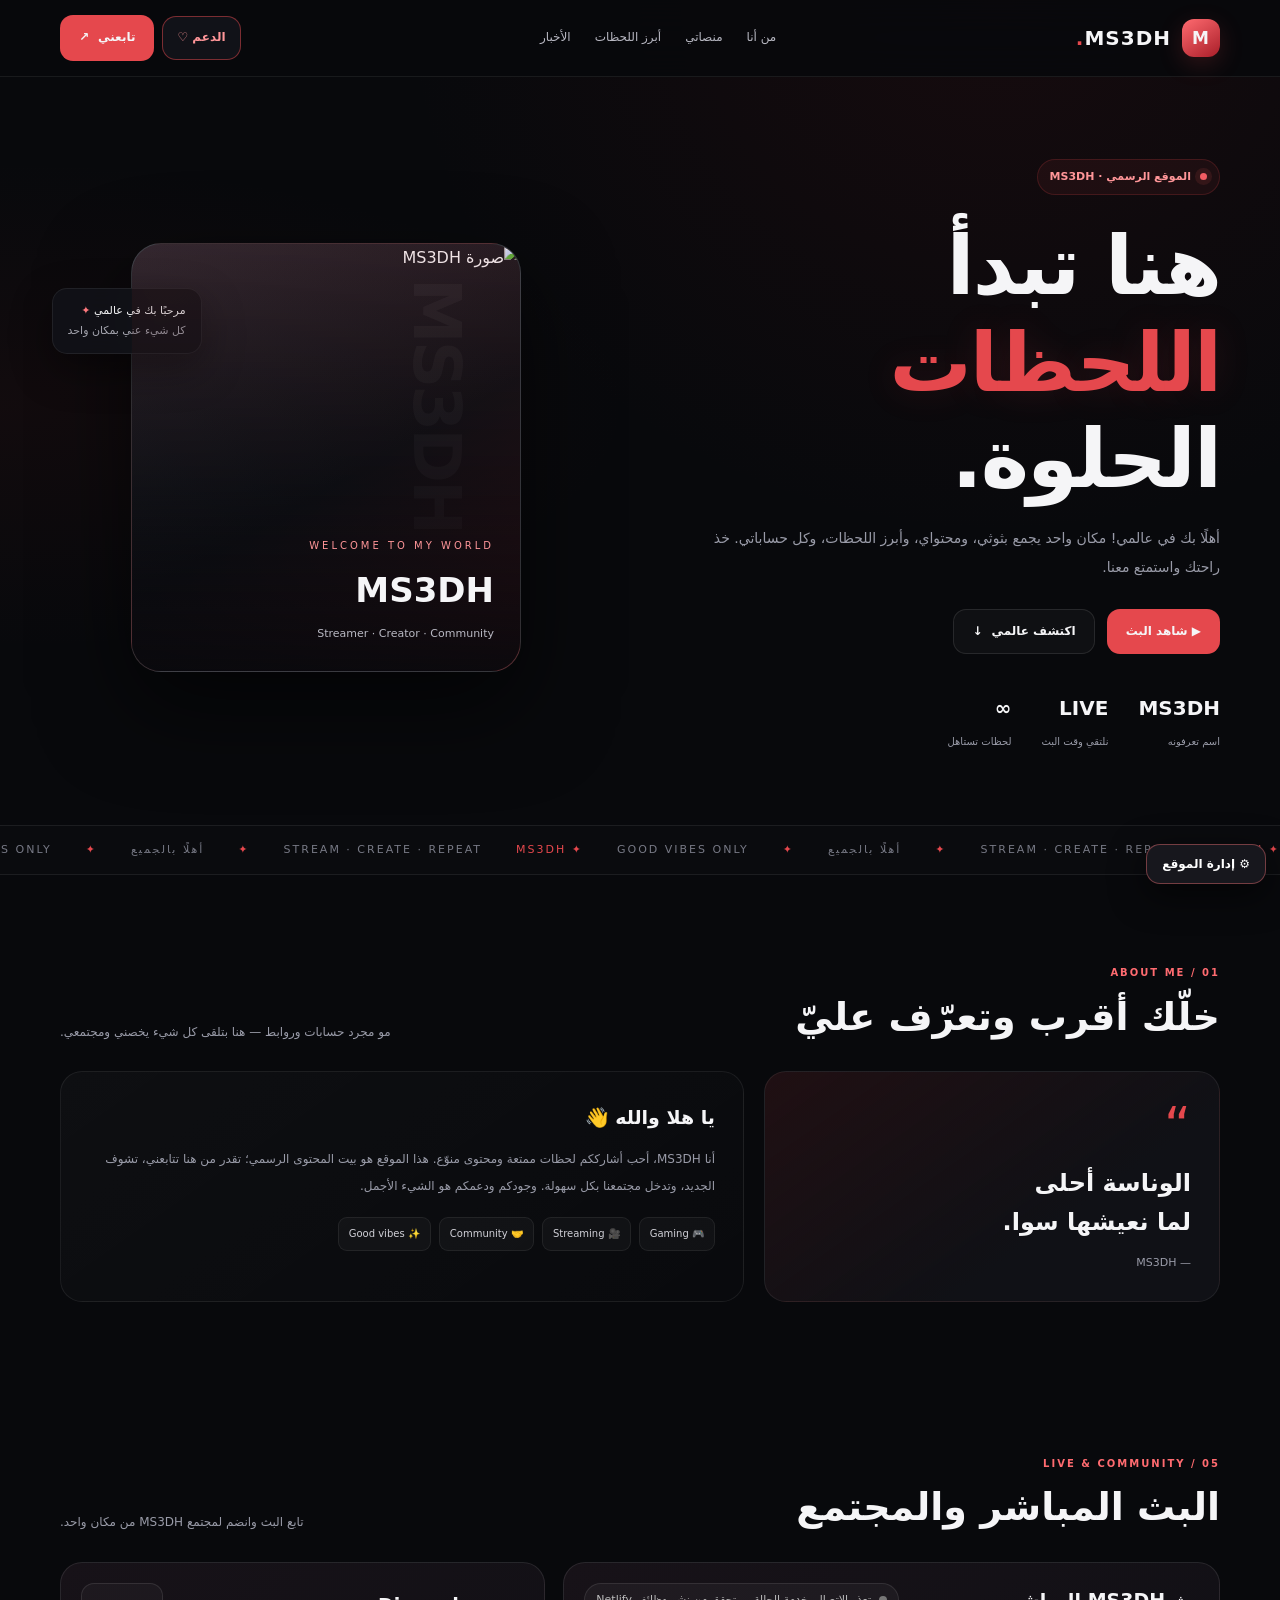
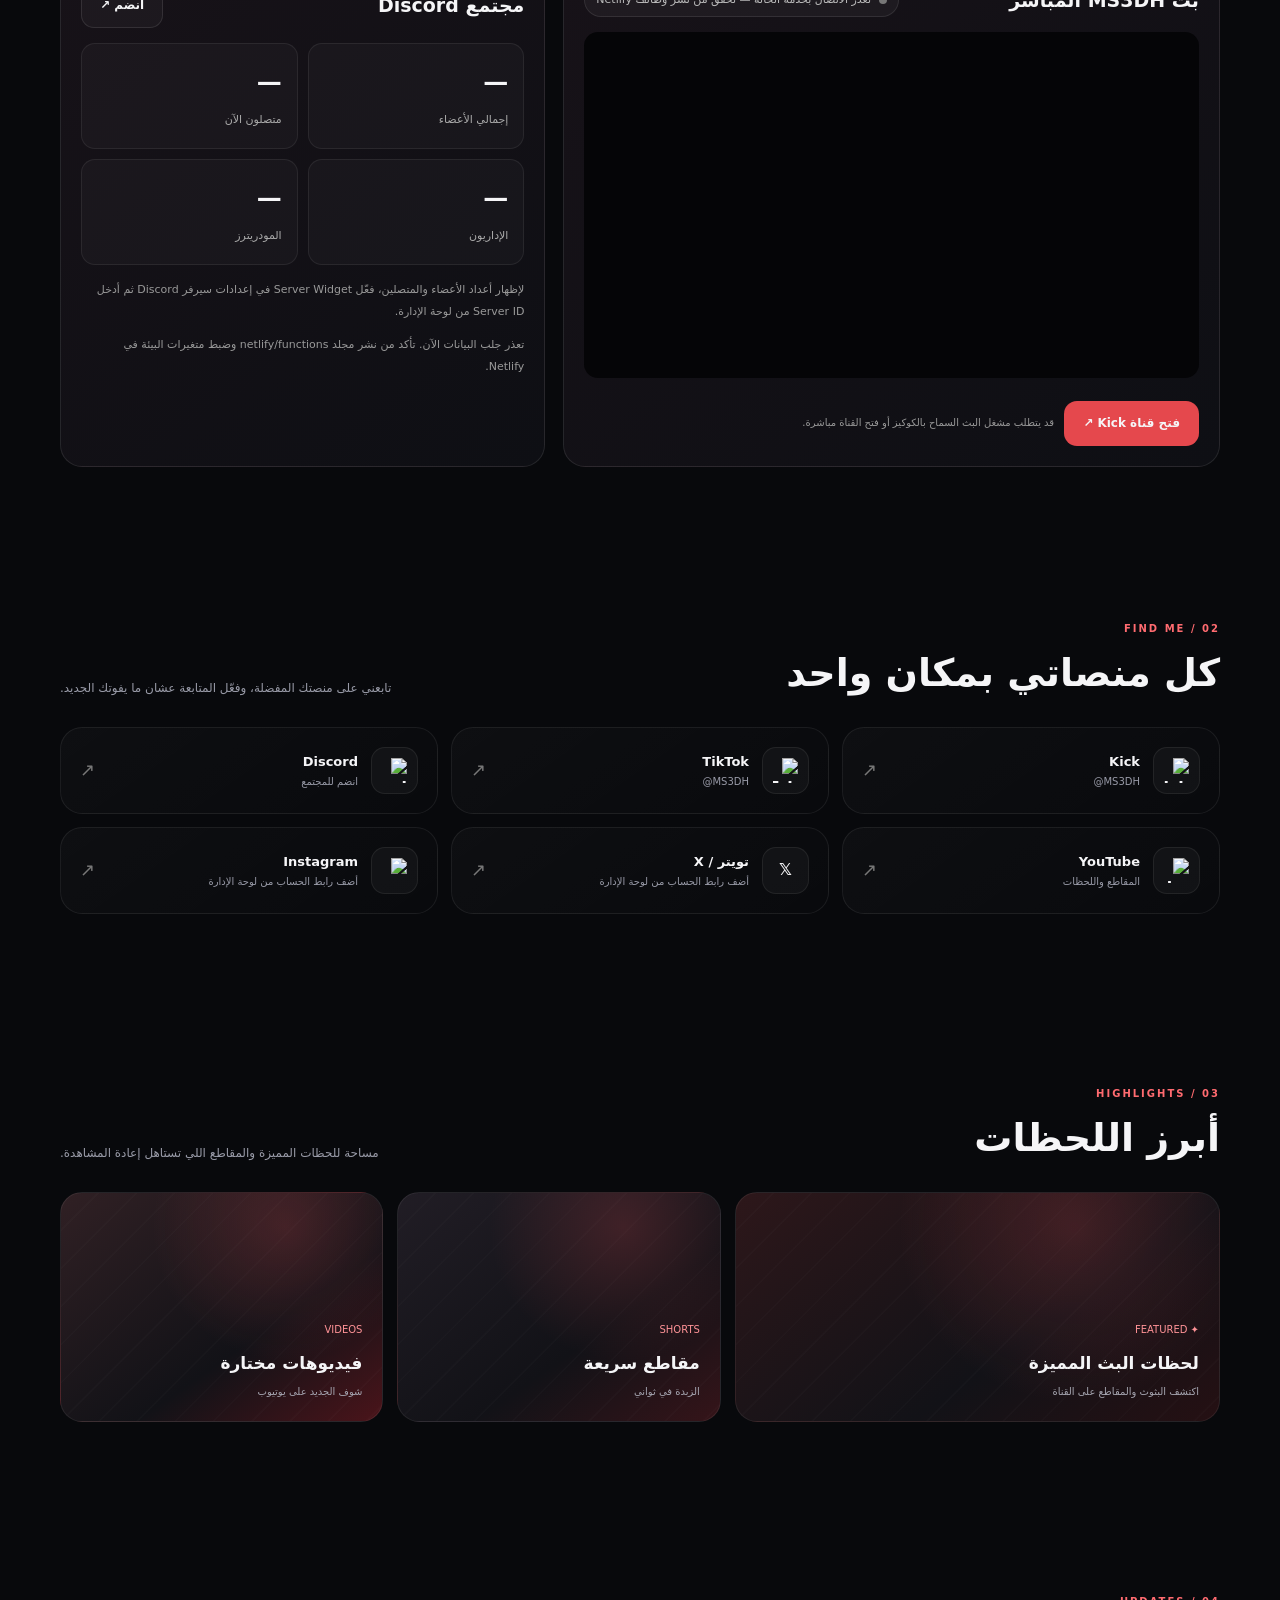
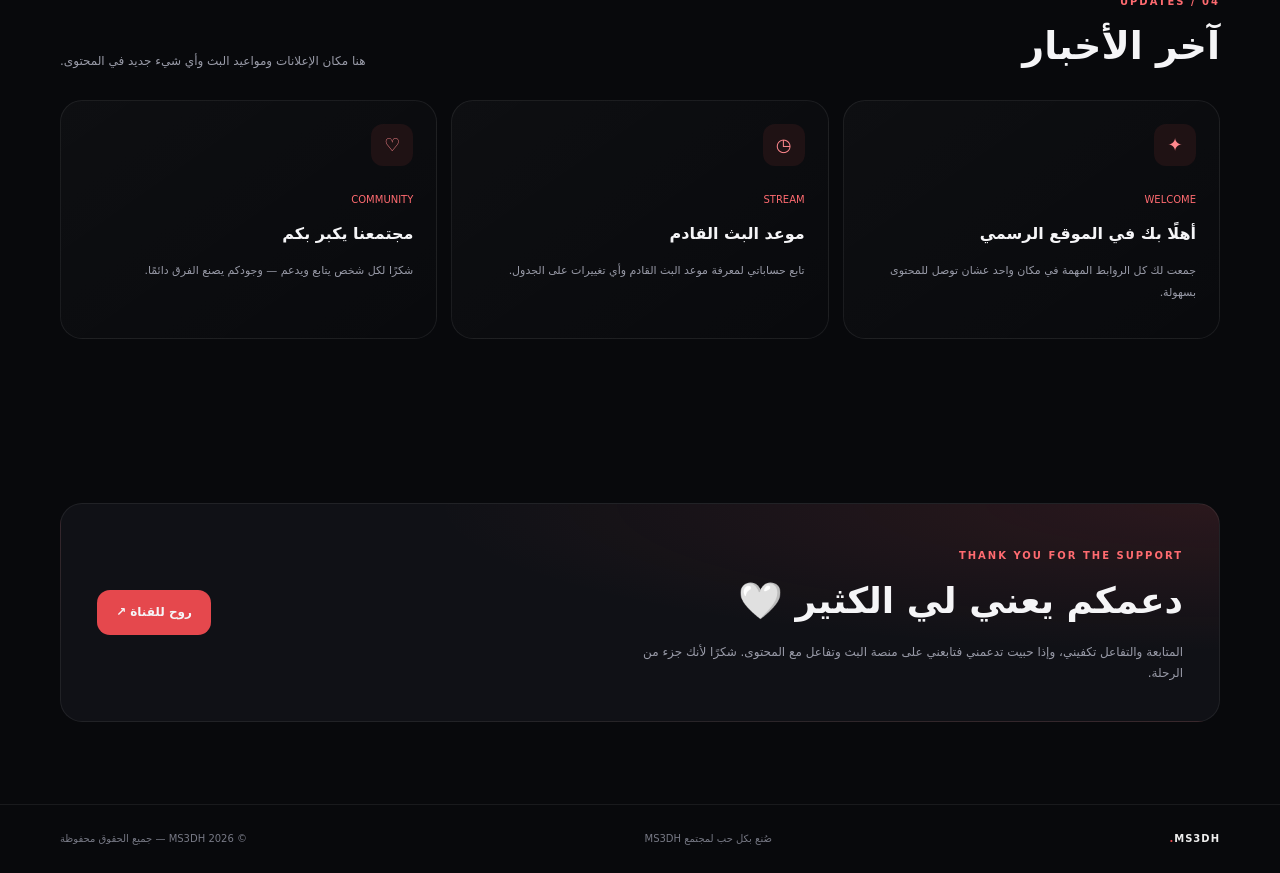
==== index.html @ df0d7928 "Add files via upload" ====
<!doctype html>
<html lang="ar" dir="rtl">
<head>
<meta charset="utf-8">
<meta name="viewport" content="width=device-width, initial-scale=1">
<meta name="theme-color" content="#08090c">
<meta name="description" content="الموقع الرسمي لـ MS3DH — البث، المحتوى، أبرز اللحظات وجميع الروابط في مكان واحد.">
<meta property="og:title" content="MS3DH | الموقع الرسمي">
<meta property="og:description" content="إنسى العالم، واستمتع بالمحتوى.">
<title>MS3DH | الموقع الرسمي</title>

<style type="text/css">@font-face {font-family:'Alexandria';font-style:normal;font-weight:300;src:url(/cf-fonts/v/alexandria/5.2.8/vietnamese/wght/normal.woff2);unicode-range:U+0102-0103,U+0110-0111,U+0128-0129,U+0168-0169,U+01A0-01A1,U+01AF-01B0,U+0300-0301,U+0303-0304,U+0308-0309,U+0323,U+0329,U+1EA0-1EF9,U+20AB;font-display:swap;}@font-face {font-family:'Alexandria';font-style:normal;font-weight:300;src:url(/cf-fonts/v/alexandria/5.2.8/latin/wght/normal.woff2);unicode-range:U+0000-00FF,U+0131,U+0152-0153,U+02BB-02BC,U+02C6,U+02DA,U+02DC,U+0304,U+0308,U+0329,U+2000-206F,U+20AC,U+2122,U+2191,U+2193,U+2212,U+2215,U+FEFF,U+FFFD;font-display:swap;}@font-face {font-family:'Alexandria';font-style:normal;font-weight:300;src:url(/cf-fonts/v/alexandria/5.2.8/arabic/wght/normal.woff2);unicode-range:U+0600-06FF,U+0750-077F,U+0870-088E,U+0890-0891,U+0897-08E1,U+08E3-08FF,U+200C-200E,U+2010-2011,U+204F,U+2E41,U+FB50-FDFF,U+FE70-FE74,U+FE76-FEFC,U+102E0-102FB,U+10E60-10E7E,U+10EC2-10EC4,U+10EFC-10EFF,U+1EE00-1EE03,U+1EE05-1EE1F,U+1EE21-1EE22,U+1EE24,U+1EE27,U+1EE29-1EE32,U+1EE34-1EE37,U+1EE39,U+1EE3B,U+1EE42,U+1EE47,U+1EE49,U+1EE4B,U+1EE4D-1EE4F,U+1EE51-1EE52,U+1EE54,U+1EE57,U+1EE59,U+1EE5B,U+1EE5D,U+1EE5F,U+1EE61-1EE62,U+1EE64,U+1EE67-1EE6A,U+1EE6C-1EE72,U+1EE74-1EE77,U+1EE79-1EE7C,U+1EE7E,U+1EE80-1EE89,U+1EE8B-1EE9B,U+1EEA1-1EEA3,U+1EEA5-1EEA9,U+1EEAB-1EEBB,U+1EEF0-1EEF1;font-display:swap;}@font-face {font-family:'Alexandria';font-style:normal;font-weight:300;src:url(/cf-fonts/v/alexandria/5.2.8/latin-ext/wght/normal.woff2);unicode-range:U+0100-02BA,U+02BD-02C5,U+02C7-02CC,U+02CE-02D7,U+02DD-02FF,U+0304,U+0308,U+0329,U+1D00-1DBF,U+1E00-1E9F,U+1EF2-1EFF,U+2020,U+20A0-20AB,U+20AD-20C0,U+2113,U+2C60-2C7F,U+A720-A7FF;font-display:swap;}@font-face {font-family:'Alexandria';font-style:normal;font-weight:400;src:url(/cf-fonts/v/alexandria/5.2.8/vietnamese/wght/normal.woff2);unicode-range:U+0102-0103,U+0110-0111,U+0128-0129,U+0168-0169,U+01A0-01A1,U+01AF-01B0,U+0300-0301,U+0303-0304,U+0308-0309,U+0323,U+0329,U+1EA0-1EF9,U+20AB;font-display:swap;}@font-face {font-family:'Alexandria';font-style:normal;font-weight:400;src:url(/cf-fonts/v/alexandria/5.2.8/latin/wght/normal.woff2);unicode-range:U+0000-00FF,U+0131,U+0152-0153,U+02BB-02BC,U+02C6,U+02DA,U+02DC,U+0304,U+0308,U+0329,U+2000-206F,U+20AC,U+2122,U+2191,U+2193,U+2212,U+2215,U+FEFF,U+FFFD;font-display:swap;}@font-face {font-family:'Alexandria';font-style:normal;font-weight:400;src:url(/cf-fonts/v/alexandria/5.2.8/arabic/wght/normal.woff2);unicode-range:U+0600-06FF,U+0750-077F,U+0870-088E,U+0890-0891,U+0897-08E1,U+08E3-08FF,U+200C-200E,U+2010-2011,U+204F,U+2E41,U+FB50-FDFF,U+FE70-FE74,U+FE76-FEFC,U+102E0-102FB,U+10E60-10E7E,U+10EC2-10EC4,U+10EFC-10EFF,U+1EE00-1EE03,U+1EE05-1EE1F,U+1EE21-1EE22,U+1EE24,U+1EE27,U+1EE29-1EE32,U+1EE34-1EE37,U+1EE39,U+1EE3B,U+1EE42,U+1EE47,U+1EE49,U+1EE4B,U+1EE4D-1EE4F,U+1EE51-1EE52,U+1EE54,U+1EE57,U+1EE59,U+1EE5B,U+1EE5D,U+1EE5F,U+1EE61-1EE62,U+1EE64,U+1EE67-1EE6A,U+1EE6C-1EE72,U+1EE74-1EE77,U+1EE79-1EE7C,U+1EE7E,U+1EE80-1EE89,U+1EE8B-1EE9B,U+1EEA1-1EEA3,U+1EEA5-1EEA9,U+1EEAB-1EEBB,U+1EEF0-1EEF1;font-display:swap;}@font-face {font-family:'Alexandria';font-style:normal;font-weight:400;src:url(/cf-fonts/v/alexandria/5.2.8/latin-ext/wght/normal.woff2);unicode-range:U+0100-02BA,U+02BD-02C5,U+02C7-02CC,U+02CE-02D7,U+02DD-02FF,U+0304,U+0308,U+0329,U+1D00-1DBF,U+1E00-1E9F,U+1EF2-1EFF,U+2020,U+20A0-20AB,U+20AD-20C0,U+2113,U+2C60-2C7F,U+A720-A7FF;font-display:swap;}@font-face {font-family:'Alexandria';font-style:normal;font-weight:500;src:url(/cf-fonts/v/alexandria/5.2.8/latin/wght/normal.woff2);unicode-range:U+0000-00FF,U+0131,U+0152-0153,U+02BB-02BC,U+02C6,U+02DA,U+02DC,U+0304,U+0308,U+0329,U+2000-206F,U+20AC,U+2122,U+2191,U+2193,U+2212,U+2215,U+FEFF,U+FFFD;font-display:swap;}@font-face {font-family:'Alexandria';font-style:normal;font-weight:500;src:url(/cf-fonts/v/alexandria/5.2.8/latin-ext/wght/normal.woff2);unicode-range:U+0100-02BA,U+02BD-02C5,U+02C7-02CC,U+02CE-02D7,U+02DD-02FF,U+0304,U+0308,U+0329,U+1D00-1DBF,U+1E00-1E9F,U+1EF2-1EFF,U+2020,U+20A0-20AB,U+20AD-20C0,U+2113,U+2C60-2C7F,U+A720-A7FF;font-display:swap;}@font-face {font-family:'Alexandria';font-style:normal;font-weight:500;src:url(/cf-fonts/v/alexandria/5.2.8/arabic/wght/normal.woff2);unicode-range:U+0600-06FF,U+0750-077F,U+0870-088E,U+0890-0891,U+0897-08E1,U+08E3-08FF,U+200C-200E,U+2010-2011,U+204F,U+2E41,U+FB50-FDFF,U+FE70-FE74,U+FE76-FEFC,U+102E0-102FB,U+10E60-10E7E,U+10EC2-10EC4,U+10EFC-10EFF,U+1EE00-1EE03,U+1EE05-1EE1F,U+1EE21-1EE22,U+1EE24,U+1EE27,U+1EE29-1EE32,U+1EE34-1EE37,U+1EE39,U+1EE3B,U+1EE42,U+1EE47,U+1EE49,U+1EE4B,U+1EE4D-1EE4F,U+1EE51-1EE52,U+1EE54,U+1EE57,U+1EE59,U+1EE5B,U+1EE5D,U+1EE5F,U+1EE61-1EE62,U+1EE64,U+1EE67-1EE6A,U+1EE6C-1EE72,U+1EE74-1EE77,U+1EE79-1EE7C,U+1EE7E,U+1EE80-1EE89,U+1EE8B-1EE9B,U+1EEA1-1EEA3,U+1EEA5-1EEA9,U+1EEAB-1EEBB,U+1EEF0-1EEF1;font-display:swap;}@font-face {font-family:'Alexandria';font-style:normal;font-weight:500;src:url(/cf-fonts/v/alexandria/5.2.8/vietnamese/wght/normal.woff2);unicode-range:U+0102-0103,U+0110-0111,U+0128-0129,U+0168-0169,U+01A0-01A1,U+01AF-01B0,U+0300-0301,U+0303-0304,U+0308-0309,U+0323,U+0329,U+1EA0-1EF9,U+20AB;font-display:swap;}@font-face {font-family:'Alexandria';font-style:normal;font-weight:600;src:url(/cf-fonts/v/alexandria/5.2.8/latin/wght/normal.woff2);unicode-range:U+0000-00FF,U+0131,U+0152-0153,U+02BB-02BC,U+02C6,U+02DA,U+02DC,U+0304,U+0308,U+0329,U+2000-206F,U+20AC,U+2122,U+2191,U+2193,U+2212,U+2215,U+FEFF,U+FFFD;font-display:swap;}@font-face {font-family:'Alexandria';font-style:normal;font-weight:600;src:url(/cf-fonts/v/alexandria/5.2.8/arabic/wght/normal.woff2);unicode-range:U+0600-06FF,U+0750-077F,U+0870-088E,U+0890-0891,U+0897-08E1,U+08E3-08FF,U+200C-200E,U+2010-2011,U+204F,U+2E41,U+FB50-FDFF,U+FE70-FE74,U+FE76-FEFC,U+102E0-102FB,U+10E60-10E7E,U+10EC2-10EC4,U+10EFC-10EFF,U+1EE00-1EE03,U+1EE05-1EE1F,U+1EE21-1EE22,U+1EE24,U+1EE27,U+1EE29-1EE32,U+1EE34-1EE37,U+1EE39,U+1EE3B,U+1EE42,U+1EE47,U+1EE49,U+1EE4B,U+1EE4D-1EE4F,U+1EE51-1EE52,U+1EE54,U+1EE57,U+1EE59,U+1EE5B,U+1EE5D,U+1EE5F,U+1EE61-1EE62,U+1EE64,U+1EE67-1EE6A,U+1EE6C-1EE72,U+1EE74-1EE77,U+1EE79-1EE7C,U+1EE7E,U+1EE80-1EE89,U+1EE8B-1EE9B,U+1EEA1-1EEA3,U+1EEA5-1EEA9,U+1EEAB-1EEBB,U+1EEF0-1EEF1;font-display:swap;}@font-face {font-family:'Alexandria';font-style:normal;font-weight:600;src:url(/cf-fonts/v/alexandria/5.2.8/vietnamese/wght/normal.woff2);unicode-range:U+0102-0103,U+0110-0111,U+0128-0129,U+0168-0169,U+01A0-01A1,U+01AF-01B0,U+0300-0301,U+0303-0304,U+0308-0309,U+0323,U+0329,U+1EA0-1EF9,U+20AB;font-display:swap;}@font-face {font-family:'Alexandria';font-style:normal;font-weight:600;src:url(/cf-fonts/v/alexandria/5.2.8/latin-ext/wght/normal.woff2);unicode-range:U+0100-02BA,U+02BD-02C5,U+02C7-02CC,U+02CE-02D7,U+02DD-02FF,U+0304,U+0308,U+0329,U+1D00-1DBF,U+1E00-1E9F,U+1EF2-1EFF,U+2020,U+20A0-20AB,U+20AD-20C0,U+2113,U+2C60-2C7F,U+A720-A7FF;font-display:swap;}@font-face {font-family:'Alexandria';font-style:normal;font-weight:700;src:url(/cf-fonts/v/alexandria/5.2.8/latin-ext/wght/normal.woff2);unicode-range:U+0100-02BA,U+02BD-02C5,U+02C7-02CC,U+02CE-02D7,U+02DD-02FF,U+0304,U+0308,U+0329,U+1D00-1DBF,U+1E00-1E9F,U+1EF2-1EFF,U+2020,U+20A0-20AB,U+20AD-20C0,U+2113,U+2C60-2C7F,U+A720-A7FF;font-display:swap;}@font-face {font-family:'Alexandria';font-style:normal;font-weight:700;src:url(/cf-fonts/v/alexandria/5.2.8/latin/wght/normal.woff2);unicode-range:U+0000-00FF,U+0131,U+0152-0153,U+02BB-02BC,U+02C6,U+02DA,U+02DC,U+0304,U+0308,U+0329,U+2000-206F,U+20AC,U+2122,U+2191,U+2193,U+2212,U+2215,U+FEFF,U+FFFD;font-display:swap;}@font-face {font-family:'Alexandria';font-style:normal;font-weight:700;src:url(/cf-fonts/v/alexandria/5.2.8/arabic/wght/normal.woff2);unicode-range:U+0600-06FF,U+0750-077F,U+0870-088E,U+0890-0891,U+0897-08E1,U+08E3-08FF,U+200C-200E,U+2010-2011,U+204F,U+2E41,U+FB50-FDFF,U+FE70-FE74,U+FE76-FEFC,U+102E0-102FB,U+10E60-10E7E,U+10EC2-10EC4,U+10EFC-10EFF,U+1EE00-1EE03,U+1EE05-1EE1F,U+1EE21-1EE22,U+1EE24,U+1EE27,U+1EE29-1EE32,U+1EE34-1EE37,U+1EE39,U+1EE3B,U+1EE42,U+1EE47,U+1EE49,U+1EE4B,U+1EE4D-1EE4F,U+1EE51-1EE52,U+1EE54,U+1EE57,U+1EE59,U+1EE5B,U+1EE5D,U+1EE5F,U+1EE61-1EE62,U+1EE64,U+1EE67-1EE6A,U+1EE6C-1EE72,U+1EE74-1EE77,U+1EE79-1EE7C,U+1EE7E,U+1EE80-1EE89,U+1EE8B-1EE9B,U+1EEA1-1EEA3,U+1EEA5-1EEA9,U+1EEAB-1EEBB,U+1EEF0-1EEF1;font-display:swap;}@font-face {font-family:'Alexandria';font-style:normal;font-weight:700;src:url(/cf-fonts/v/alexandria/5.2.8/vietnamese/wght/normal.woff2);unicode-range:U+0102-0103,U+0110-0111,U+0128-0129,U+0168-0169,U+01A0-01A1,U+01AF-01B0,U+0300-0301,U+0303-0304,U+0308-0309,U+0323,U+0329,U+1EA0-1EF9,U+20AB;font-display:swap;}@font-face {font-family:'Alexandria';font-style:normal;font-weight:800;src:url(/cf-fonts/v/alexandria/5.2.8/arabic/wght/normal.woff2);unicode-range:U+0600-06FF,U+0750-077F,U+0870-088E,U+0890-0891,U+0897-08E1,U+08E3-08FF,U+200C-200E,U+2010-2011,U+204F,U+2E41,U+FB50-FDFF,U+FE70-FE74,U+FE76-FEFC,U+102E0-102FB,U+10E60-10E7E,U+10EC2-10EC4,U+10EFC-10EFF,U+1EE00-1EE03,U+1EE05-1EE1F,U+1EE21-1EE22,U+1EE24,U+1EE27,U+1EE29-1EE32,U+1EE34-1EE37,U+1EE39,U+1EE3B,U+1EE42,U+1EE47,U+1EE49,U+1EE4B,U+1EE4D-1EE4F,U+1EE51-1EE52,U+1EE54,U+1EE57,U+1EE59,U+1EE5B,U+1EE5D,U+1EE5F,U+1EE61-1EE62,U+1EE64,U+1EE67-1EE6A,U+1EE6C-1EE72,U+1EE74-1EE77,U+1EE79-1EE7C,U+1EE7E,U+1EE80-1EE89,U+1EE8B-1EE9B,U+1EEA1-1EEA3,U+1EEA5-1EEA9,U+1EEAB-1EEBB,U+1EEF0-1EEF1;font-display:swap;}@font-face {font-family:'Alexandria';font-style:normal;font-weight:800;src:url(/cf-fonts/v/alexandria/5.2.8/vietnamese/wght/normal.woff2);unicode-range:U+0102-0103,U+0110-0111,U+0128-0129,U+0168-0169,U+01A0-01A1,U+01AF-01B0,U+0300-0301,U+0303-0304,U+0308-0309,U+0323,U+0329,U+1EA0-1EF9,U+20AB;font-display:swap;}@font-face {font-family:'Alexandria';font-style:normal;font-weight:800;src:url(/cf-fonts/v/alexandria/5.2.8/latin-ext/wght/normal.woff2);unicode-range:U+0100-02BA,U+02BD-02C5,U+02C7-02CC,U+02CE-02D7,U+02DD-02FF,U+0304,U+0308,U+0329,U+1D00-1DBF,U+1E00-1E9F,U+1EF2-1EFF,U+2020,U+20A0-20AB,U+20AD-20C0,U+2113,U+2C60-2C7F,U+A720-A7FF;font-display:swap;}@font-face {font-family:'Alexandria';font-style:normal;font-weight:800;src:url(/cf-fonts/v/alexandria/5.2.8/latin/wght/normal.woff2);unicode-range:U+0000-00FF,U+0131,U+0152-0153,U+02BB-02BC,U+02C6,U+02DA,U+02DC,U+0304,U+0308,U+0329,U+2000-206F,U+20AC,U+2122,U+2191,U+2193,U+2212,U+2215,U+FEFF,U+FFFD;font-display:swap;}@font-face {font-family:'Alexandria';font-style:normal;font-weight:900;src:url(/cf-fonts/v/alexandria/5.2.8/latin-ext/wght/normal.woff2);unicode-range:U+0100-02BA,U+02BD-02C5,U+02C7-02CC,U+02CE-02D7,U+02DD-02FF,U+0304,U+0308,U+0329,U+1D00-1DBF,U+1E00-1E9F,U+1EF2-1EFF,U+2020,U+20A0-20AB,U+20AD-20C0,U+2113,U+2C60-2C7F,U+A720-A7FF;font-display:swap;}@font-face {font-family:'Alexandria';font-style:normal;font-weight:900;src:url(/cf-fonts/v/alexandria/5.2.8/latin/wght/normal.woff2);unicode-range:U+0000-00FF,U+0131,U+0152-0153,U+02BB-02BC,U+02C6,U+02DA,U+02DC,U+0304,U+0308,U+0329,U+2000-206F,U+20AC,U+2122,U+2191,U+2193,U+2212,U+2215,U+FEFF,U+FFFD;font-display:swap;}@font-face {font-family:'Alexandria';font-style:normal;font-weight:900;src:url(/cf-fonts/v/alexandria/5.2.8/vietnamese/wght/normal.woff2);unicode-range:U+0102-0103,U+0110-0111,U+0128-0129,U+0168-0169,U+01A0-01A1,U+01AF-01B0,U+0300-0301,U+0303-0304,U+0308-0309,U+0323,U+0329,U+1EA0-1EF9,U+20AB;font-display:swap;}@font-face {font-family:'Alexandria';font-style:normal;font-weight:900;src:url(/cf-fonts/v/alexandria/5.2.8/arabic/wght/normal.woff2);unicode-range:U+0600-06FF,U+0750-077F,U+0870-088E,U+0890-0891,U+0897-08E1,U+08E3-08FF,U+200C-200E,U+2010-2011,U+204F,U+2E41,U+FB50-FDFF,U+FE70-FE74,U+FE76-FEFC,U+102E0-102FB,U+10E60-10E7E,U+10EC2-10EC4,U+10EFC-10EFF,U+1EE00-1EE03,U+1EE05-1EE1F,U+1EE21-1EE22,U+1EE24,U+1EE27,U+1EE29-1EE32,U+1EE34-1EE37,U+1EE39,U+1EE3B,U+1EE42,U+1EE47,U+1EE49,U+1EE4B,U+1EE4D-1EE4F,U+1EE51-1EE52,U+1EE54,U+1EE57,U+1EE59,U+1EE5B,U+1EE5D,U+1EE5F,U+1EE61-1EE62,U+1EE64,U+1EE67-1EE6A,U+1EE6C-1EE72,U+1EE74-1EE77,U+1EE79-1EE7C,U+1EE7E,U+1EE80-1EE89,U+1EE8B-1EE9B,U+1EEA1-1EEA3,U+1EEA5-1EEA9,U+1EEAB-1EEBB,U+1EEF0-1EEF1;font-display:swap;}
</style>
<style>
:root{--bg:#08090c;--panel:#101116;--panel2:#15161d;--text:#f5f5f7;--muted:#999ba8;--accent:#e5484d;--accent2:#ff6b70;--line:#ffffff12;--radius:22px}
*{box-sizing:border-box}html{scroll-behavior:smooth;scroll-padding-top:90px}body{margin:0;background:var(--bg);color:var(--text);font-family:Alexandria,system-ui,sans-serif;line-height:1.8;overflow-x:hidden}
body:before{content:"";position:fixed;inset:0;z-index:-2;background:radial-gradient(ellipse at 78% 0%,#6b171b24,transparent 42%),radial-gradient(ellipse at 0% 45%,#7b222016,transparent 35%),#08090c}
a{color:inherit;text-decoration:none}button{font:inherit;cursor:pointer}.wrap{width:min(1160px,calc(100% - 36px));margin:auto}
.topbar{position:sticky;top:0;z-index:20;background:#08090cdb;backdrop-filter:blur(18px);border-bottom:1px solid var(--line)}
.nav{height:76px;display:flex;align-items:center;justify-content:space-between;gap:24px}.brand{display:flex;align-items:center;gap:11px;font-size:20px;font-weight:900;letter-spacing:1px}.brandmark{width:38px;height:38px;border-radius:12px;background:linear-gradient(145deg,var(--accent2),#a91e29);display:grid;place-items:center;overflow:hidden;box-shadow:0 7px 24px #e5484d30;font-weight:900;font-size:17px}.brandmark img{width:100%;height:100%;object-fit:cover;display:block}
.navlinks{display:flex;gap:24px;color:#b8b8c2;font-size:12px}.navlinks a:hover{color:white}.navcta,.btn{display:inline-flex;align-items:center;justify-content:center;gap:9px;padding:11px 18px;border-radius:13px;background:var(--accent);font-weight:700;font-size:12px;transition:.25s;border:1px solid transparent}.navactions{display:flex;align-items:center;gap:8px;flex-shrink:0}.navsupport{display:inline-flex!important;visibility:visible!important;opacity:1!important;align-items:center;justify-content:center;gap:6px;padding:10px 14px;border-radius:14px;background:#111218;border:1px solid #e5484d80;color:#ff9699;font-weight:800;font-size:12px;text-decoration:none;white-space:nowrap;flex-shrink:0;position:relative;z-index:21}.navsupport:hover{background:#e5484d;color:#fff}.navcta:hover,.btn:hover{transform:translateY(-2px);background:var(--accent2);box-shadow:0 10px 30px #e5484d28}.btn.secondary{background:#ffffff08;border-color:#ffffff1a}.btn.secondary:hover{background:#ffffff12}
.hero{position:relative;padding:82px 0 70px;min-height:565px;display:grid;grid-template-columns:1.05fr .95fr;align-items:center;gap:40px}.eyebrow{display:inline-flex;align-items:center;gap:9px;color:#ff9699;background:#e5484d12;border:1px solid #e5484d30;padding:7px 12px;border-radius:999px;font-size:11px;font-weight:700}.pulse{width:7px;height:7px;border-radius:50%;background:#f15c62;box-shadow:0 0 0 5px #f15c621b}.hero h1{font-size:clamp(43px,6.7vw,82px);line-height:1.18;margin:23px 0 16px;font-weight:900;letter-spacing:-2px}.hero h1 span{color:var(--accent);text-shadow:0 0 35px #e5484d25}.hero p{max-width:540px;color:var(--muted);font-size:14px;line-height:2.1}.actions{display:flex;flex-wrap:wrap;gap:12px;margin-top:26px}.mini-stats{display:flex;gap:30px;margin-top:36px}.stat strong{display:block;font-size:20px}.stat small{color:var(--muted);font-size:10px}.hero-art{position:relative;min-height:370px;display:grid;place-items:center}.orb{position:absolute;width:min(360px,80vw);aspect-ratio:1;border-radius:50%;background:radial-gradient(circle at 35% 25%,#e5484d55,transparent 62%);filter:blur(10px)}.hero-card{position:relative;width:min(390px,100%);aspect-ratio:4/4.4;border-radius:30px;overflow:hidden;border:1px solid #ffffff20;background:linear-gradient(150deg,#25252d,#101116 55%,#3d1116);box-shadow:0 35px 90px #0009;display:flex;align-items:flex-end;padding:26px}.hero-photo{position:absolute;inset:0;width:100%;height:100%;object-fit:cover;z-index:0}.hero-card:before{content:"";position:absolute;inset:0;z-index:1;background:linear-gradient(0deg,#09090df2 0%,#09090d66 42%,#e5484d15 100%)}.hero-card:after{content:"MS3DH";position:absolute;top:34px;right:25px;font-size:clamp(40px,6vw,66px);font-weight:900;letter-spacing:-3px;color:#ffffff0b;writing-mode:vertical-rl}.card-copy{position:relative;z-index:2}.card-copy small{color:#ff9699;font-size:10px;letter-spacing:3px}.card-copy h2{font-size:34px;margin:2px 0 0;font-weight:900}.card-copy p{margin:0;font-size:11px;color:#b9b9c3}.floating{position:absolute;top:45px;left:-8px;padding:12px 15px;border-radius:15px;border:1px solid var(--line);background:#111218e8;backdrop-filter:blur(12px);font-size:11px;box-shadow:0 15px 40px #0006}.floating b{color:#ff797e}
.ticker{border-block:1px solid var(--line);overflow:hidden;background:#ffffff03}.ticker-inner{display:flex;gap:34px;white-space:nowrap;padding:14px 0;color:#777985;font-size:11px;letter-spacing:2px;animation:marquee 28s linear infinite;width:max-content}.ticker span{color:var(--accent)}@keyframes marquee{to{transform:translateX(-30%)}}
section{padding:82px 0}.section-head{display:flex;align-items:end;justify-content:space-between;gap:20px;margin-bottom:28px}.kicker{color:var(--accent2);font-size:10px;font-weight:800;letter-spacing:2px}.section-head h2{font-size:clamp(26px,4vw,38px);line-height:1.35;margin:6px 0 0;font-weight:900}.section-head p{color:var(--muted);font-size:12px;max-width:440px;margin:0}
.about-grid{display:grid;grid-template-columns:.8fr 1.2fr;gap:20px}.about-quote,.about-copy,.social-card,.moment,.news-card,.device,.support-box{border:1px solid var(--line);background:linear-gradient(145deg,#ffffff07,#ffffff02);border-radius:var(--radius)}.about-quote{padding:28px;display:flex;flex-direction:column;justify-content:space-between;min-height:230px;background:linear-gradient(145deg,#e5484d1c,#101116 65%)}.quote-mark{font-size:52px;color:var(--accent);line-height:1}.about-quote h3{font-size:24px;line-height:1.6;margin:12px 0}.about-quote small{color:var(--muted);font-size:11px}.about-copy{padding:28px}.about-copy h3{margin:0 0 12px;font-size:19px}.about-copy p{color:var(--muted);font-size:12px;line-height:2.2;margin:0 0 18px}.tags{display:flex;flex-wrap:wrap;gap:8px}.tag{font-size:10px;padding:7px 10px;background:#ffffff08;border:1px solid var(--line);border-radius:9px;color:#d1d1d8}
.social-grid{display:grid;grid-template-columns:repeat(3,1fr);gap:13px}.social-card{padding:19px;display:flex;align-items:center;gap:13px;transition:.25s}.social-card:hover{transform:translateY(-4px);border-color:#e5484d70;background:#e5484d0b}.social-icon{width:47px;height:47px;display:grid;place-items:center;background:#ffffff09;border:1px solid var(--line);border-radius:14px;font-weight:900;font-size:16px;flex-shrink:0}.social-icon img{width:25px;height:25px;object-fit:contain;display:block}.social-info{flex:1;min-width:0}.social-info b{display:block;font-size:13px}.social-info small{display:block;color:var(--muted);font-size:10px;direction:ltr;text-align:right;overflow:hidden;text-overflow:ellipsis}.arrow{color:#777;font-size:18px}
.moments-grid{display:grid;grid-template-columns:1.2fr .8fr .8fr;gap:14px}.moment{min-height:230px;position:relative;overflow:hidden;padding:20px;display:flex;align-items:end;background:linear-gradient(145deg,#2d171a,#121217 62%,#251013);transition:.25s}.moment:nth-child(2){background:linear-gradient(145deg,#211d25,#121217 62%,#351419)}.moment:nth-child(3){background:linear-gradient(145deg,#302024,#121217 62%,#4a141a)}.moment-photo{position:absolute;inset:0;width:100%;height:100%;object-fit:cover;z-index:0;opacity:.78;transition:transform .35s}.moment:hover .moment-photo{transform:scale(1.04)}.moment:before{content:"";position:absolute;inset:0;background:radial-gradient(circle at 70% 15%,#f0525930,transparent 45%),repeating-linear-gradient(135deg,transparent 0 25px,#ffffff04 26px 27px)}.moment:hover{transform:translateY(-4px)}.moment-content{position:relative}.moment small{color:#ff9397;font-size:10px}.moment h3{margin:5px 0;font-size:17px}.moment p{margin:0;color:#a6a6b1;font-size:10px}
.news-grid{display:grid;grid-template-columns:repeat(3,1fr);gap:14px}.news-card{padding:23px}.news-icon{width:42px;height:42px;border-radius:12px;background:#e5484d16;color:#ff888d;display:grid;place-items:center;font-size:18px;margin-bottom:18px}.news-card small{color:var(--accent2);font-size:10px}.news-card h3{font-size:16px;margin:7px 0}.news-card p{color:var(--muted);font-size:11px;line-height:2}
.devices-grid{display:grid;grid-template-columns:repeat(4,1fr);gap:12px}.device{padding:19px}.device .emoji{font-size:24px}.device h3{font-size:13px;margin:12px 0 2px}.device p{font-size:11px;color:var(--muted);margin:0}
.support-message{min-height:190px}.support-box{padding:36px;display:flex;align-items:center;justify-content:space-between;gap:25px;background:radial-gradient(ellipse at 100% 0%,#e5484d20,transparent 48%),#101116}.support-box h2{font-size:clamp(24px,4vw,36px);margin:0 0 8px}.support-box p{color:var(--muted);font-size:12px;margin:0;max-width:570px}
footer{border-top:1px solid var(--line);padding:25px 0;color:#777985;font-size:10px}.footer-inner{display:flex;align-items:center;justify-content:space-between;gap:18px}.footer-brand{color:#eee;font-weight:900;letter-spacing:1px}.backtop{position:fixed;bottom:20px;left:20px;width:44px;height:44px;border-radius:14px;background:#e5484d;color:white;border:0;box-shadow:0 8px 25px #0008;display:none;z-index:15}.backtop.show{display:block}
.reveal{opacity:0;transform:translateY(18px);transition:opacity .65s ease,transform .65s ease}.reveal.visible{opacity:1;transform:none}
@media(max-width:800px){.navlinks{display:none}.hero{grid-template-columns:1fr;padding:56px 0 42px;gap:16px}.hero-copy{text-align:center}.hero-copy p{margin-inline:auto}.actions,.mini-stats{justify-content:center}.hero-art{min-height:330px}.hero-card{width:min(330px,90%)}.floating{left:2px;top:25px}.about-grid{grid-template-columns:1fr}.social-grid{grid-template-columns:repeat(2,1fr)}.moments-grid{grid-template-columns:1fr 1fr}.moment:first-child{grid-column:span 2}.news-grid{grid-template-columns:1fr 1fr}.devices-grid{grid-template-columns:repeat(2,1fr)}section{padding:62px 0}.support-box{align-items:flex-start;flex-direction:column}}
@media(max-width:480px){.wrap{width:calc(100% - 26px)}.nav{height:66px}.brand{font-size:17px}.navactions{display:flex!important;flex-direction:row-reverse;align-items:center;gap:6px;flex-shrink:0;visibility:visible;opacity:1}.navsupport{display:inline-flex!important;padding:9px 10px;font-size:10px;transition:.2s}.navsupport:hover{background:#e5484d;color:#fff}.navactions{flex-direction:row-reverse;gap:6px}.navsupport{padding:9px 10px;font-size:10px}.navcta{padding:9px 12px;font-size:10px}.hero h1{font-size:46px}.hero p{font-size:12px}.mini-stats{gap:22px}.stat strong{font-size:17px}.hero-art{min-height:295px}.hero-card{width:275px}.section-head{align-items:flex-start;flex-direction:column}.social-grid{grid-template-columns:1fr}.social-card{padding:15px}.moments-grid,.news-grid{grid-template-columns:1fr}.moment:first-child{grid-column:auto}.moment{min-height:190px}.devices-grid{grid-template-columns:1fr 1fr}.device{padding:14px}.support-box{padding:24px}.footer-inner{flex-direction:column;text-align:center}.about-copy,.about-quote{padding:22px}}
@media(max-width:480px){.nav{gap:6px}.brand{gap:7px;letter-spacing:0}.brandmark{width:34px;height:34px}.navactions{gap:5px}.navsupport{padding:8px 9px;font-size:10px}.navcta{padding:8px 9px;font-size:10px}}
/* Ensure the support button remains visible beside Follow on every screen */
.navactions{display:flex!important;flex-direction:row!important;align-items:center!important;justify-content:flex-start!important;gap:8px!important;flex-shrink:0!important;visibility:visible!important;opacity:1!important;position:relative;z-index:30;}
.navsupport{display:inline-flex!important;visibility:visible!important;opacity:1!important;position:relative!important;z-index:31!important;flex:0 0 auto!important;order:0!important;min-height:38px;align-items:center!important;justify-content:center!important;white-space:nowrap!important;pointer-events:auto!important;}
.navcta{display:inline-flex!important;visibility:visible!important;opacity:1!important;flex:0 0 auto!important;order:1!important;white-space:nowrap!important;}
@media(max-width:800px){.nav{display:flex!important;justify-content:space-between!important;gap:8px!important}.navactions{gap:5px!important;max-width:none!important}.navsupport{padding:8px 9px!important;font-size:10px!important}.navcta{padding:8px 9px!important;font-size:10px!important}.brand{min-width:0!important;flex-shrink:1!important}}
@media(max-width:360px){.nav{gap:4px!important}.brand{font-size:14px!important;gap:5px!important}.brandmark{width:30px!important;height:30px!important}.navactions{gap:4px!important}.navsupport,.navcta{padding:7px 6px!important;font-size:9px!important}}
</style>
</head>
<body>
<header class="topbar">
  <div class="wrap nav">
    <a class="brand" href="#home"><span class="brandmark"><img src="https://i.ibb.co/qLXk0xDk/IMG.jpg" alt="MS3DH logo" onerror="this.style.display='none';this.parentElement.textContent='M'"></span><span>MS3DH<span style="color:var(--accent)">.</span></span></a>
    <nav class="navlinks" aria-label="التنقل"><a href="#about">من أنا</a><a href="#socials">منصاتي</a><a href="#moments">أبرز اللحظات</a><a href="#news">الأخبار</a></nav>
    <div class="navactions"><a class="navsupport" href="https://creators.sa/ms3dh" target="_blank" rel="noopener noreferrer">الدعم ♡</a><a class="navcta" href="#socials">تابعني <span>↗</span></a></div>
  </div>
</header>
<main>
  <div class="wrap hero" id="home">
    <div class="hero-copy reveal">
      <span class="eyebrow"><i class="pulse"></i> الموقع الرسمي · MS3DH</span>
      <h1>هنا تبدأ<br><span>اللحظات</span> الحلوة.</h1>
      <p>أهلًا بك في عالمي! مكان واحد يجمع بثوثي، ومحتواي، وأبرز اللحظات، وكل حساباتي. خذ راحتك واستمتع معنا.</p>
      <div class="actions"><a class="btn" href="https://kick.com/MS3DH" target="_blank" rel="noopener">▶ شاهد البث</a><a class="btn secondary" href="#about">اكتشف عالمي <span>↓</span></a></div>
      <div class="mini-stats"><div class="stat"><strong>MS3DH</strong><small>اسم تعرفونه</small></div><div class="stat"><strong>LIVE</strong><small>نلتقي وقت البث</small></div><div class="stat"><strong>∞</strong><small>لحظات تستاهل</small></div></div>
    </div>
    <div class="hero-art reveal"><div class="orb"></div><div class="hero-card"><img class="hero-photo" src="https://i.ibb.co/qLXk0xDk/IMG.jpg" alt="صورة MS3DH"><div class="card-copy"><small>WELCOME TO MY WORLD</small><h2>MS3DH</h2><p>Streamer · Creator · Community</p></div></div><div class="floating">مرحبًا بك في عالمي <b>✦</b><br><span style="color:#a5a5af">كل شيء عني بمكان واحد</span></div></div>
  </div>
  <div class="ticker"><div class="ticker-inner"><span>✦ MS3DH</span> STREAM · CREATE · REPEAT <span>✦</span> أهلًا بالجميع <span>✦</span> GOOD VIBES ONLY <span>✦ MS3DH</span> STREAM · CREATE · REPEAT <span>✦</span> أهلًا بالجميع <span>✦</span> GOOD VIBES ONLY <span>✦ MS3DH</span> STREAM · CREATE · REPEAT</div></div>
  <section id="about"><div class="wrap reveal">
    <div class="section-head"><div><span class="kicker">01 / ABOUT ME</span><h2>خلّك أقرب وتعرّف عليّ</h2></div><p>مو مجرد حسابات وروابط — هنا بتلقى كل شيء يخصني ومجتمعي.</p></div>
    <div class="about-grid">
      <div class="about-quote"><div class="quote-mark">“</div><h3>الوناسة أحلى<br>لما نعيشها سوا.</h3><small>— MS3DH</small></div>
      <div class="about-copy"><h3>يا هلا والله 👋</h3><p>أنا MS3DH، أحب أشارككم لحظات ممتعة ومحتوى منوّع. هذا الموقع هو بيت المحتوى الرسمي؛ تقدر من هنا تتابعني، تشوف الجديد، وتدخل مجتمعنا بكل سهولة. وجودكم ودعمكم هو الشيء الأجمل.</p><div class="tags"><span class="tag">🎮 Gaming</span><span class="tag">🎥 Streaming</span><span class="tag">🤝 Community</span><span class="tag">✨ Good vibes</span></div></div>
    </div>
  </div></section>

<style>
.ms-live-discord{padding:64px 0}.ms-live-grid{display:grid;grid-template-columns:1.15fr .85fr;gap:18px}.ms-live-panel{border:1px solid #ffffff18;border-radius:22px;background:linear-gradient(145deg,#171218,#0e0f14);padding:20px;overflow:hidden}.ms-live-head{display:flex;justify-content:space-between;align-items:center;gap:12px;margin-bottom:15px}.ms-live-head h3{margin:0;font-size:19px}.ms-live-badge{display:inline-flex;align-items:center;gap:8px;border-radius:999px;padding:6px 11px;background:#ffffff0a;border:1px solid #ffffff18;font-size:11px;color:#bbb}.ms-live-badge .dot{width:8px;height:8px;border-radius:50%;background:#777}.ms-live-badge.is-live{color:#ff8c91;border-color:#e5484d66;background:#e5484d18}.ms-live-badge.is-live .dot{background:#ff454d;box-shadow:0 0 12px #ff454d;animation:msPulse 1.3s infinite}@keyframes msPulse{50%{opacity:.35;transform:scale(.75)}}.ms-player{width:100%;aspect-ratio:16/9;border:0;border-radius:14px;background:#050507}.ms-discord-stats{display:grid;grid-template-columns:repeat(2,1fr);gap:10px;margin:14px 0}.ms-discord-stat{padding:15px;border-radius:14px;background:#ffffff07;border:1px solid #ffffff12}.ms-discord-stat b{display:block;font-size:25px}.ms-discord-stat span{font-size:11px;color:#aaa}.ms-discord-widget{width:100%;height:360px;border:0;border-radius:14px;background:#0b0c11}.ms-role-note{font-size:11px;color:#999;line-height:2}.ms-role-list{display:flex;gap:8px;flex-wrap:wrap;margin-top:12px}.ms-role-pill{padding:7px 10px;border-radius:10px;background:#e5484d12;border:1px solid #e5484d30;font-size:11px}
@media(max-width:800px){.ms-live-grid{grid-template-columns:1fr}.ms-live-discord{padding:45px 0}.ms-player{aspect-ratio:16/10}}
</style>
<section class="ms-live-discord" id="live-community"><div class="wrap reveal">
 <div class="section-head"><div><span class="kicker">05 / LIVE & COMMUNITY</span><h2>البث المباشر والمجتمع</h2></div><p>تابع البث وانضم لمجتمع MS3DH من مكان واحد.</p></div>
 <div class="ms-live-grid">
  <div class="ms-live-panel"><div class="ms-live-head"><h3>بث MS3DH المباشر</h3><span class="ms-live-badge" id="ms-live-status"><i class="dot"></i><span>جارٍ التحقق من البث</span></span></div>
   <iframe class="ms-player" id="ms-kick-player" src="https://player.kick.com/i5vb" title="بث Kick المباشر لـ MS3DH" allow="autoplay; fullscreen; picture-in-picture" allowfullscreen></iframe>
   <div class="ms-actions" style="display:flex;gap:10px;flex-wrap:wrap;margin-top:13px"><a class="btn" id="ms-kick-open" href="https://kick.com/i5vb" target="_blank" rel="noopener">فتح قناة Kick ↗</a><span style="font-size:10px;color:#999;align-self:center">قد يتطلب مشغل البث السماح بالكوكيز أو فتح القناة مباشرة.</span></div>
  </div>
  <div class="ms-live-panel"><div class="ms-live-head"><h3>مجتمع Discord</h3><a class="btn secondary" id="ms-discord-join" href="https://discord.gg/PY9y7Vj5A" target="_blank" rel="noopener">انضم ↗</a></div>
   <div class="ms-discord-stats"><div class="ms-discord-stat"><b id="ms-discord-members">—</b><span>إجمالي الأعضاء</span></div><div class="ms-discord-stat"><b id="ms-discord-online">—</b><span>متصلون الآن</span></div><div class="ms-discord-stat"><b id="ms-discord-admins">—</b><span>الإداريون</span></div><div class="ms-discord-stat"><b id="ms-discord-mods">—</b><span>المودريترز</span></div></div>
   <div id="ms-discord-widget-wrap"><p class="ms-role-note">لإظهار أعداد الأعضاء والمتصلين، فعّل Server Widget في إعدادات سيرفر Discord ثم أدخل Server ID من لوحة الإدارة.</p></div>
   <p class="ms-role-note" id="ms-discord-note">يتم جلب الأعضاء والمتصلين والإداريين والمودريترز تلقائيًا بعد إعداد بوت Discord الآمن في Netlify.</p>
  </div>
 </div>
</div></section>

  <section id="socials"><div class="wrap reveal">
    <div class="section-head"><div><span class="kicker">02 / FIND ME</span><h2>كل منصاتي بمكان واحد</h2></div><p>تابعني على منصتك المفضلة، وفعّل المتابعة عشان ما يفوتك الجديد.</p></div>
    <div class="social-grid">
      <a class="social-card" href="https://kick.com/MS3DH" target="_blank" rel="noopener"><span class="social-icon"><img src="https://cdn.simpleicons.org/kick/e5484d" alt="Kick logo"></span><span class="social-info"><b>Kick</b><small>@MS3DH</small></span><span class="arrow">↗</span></a>
      <a class="social-card" href="https://www.tiktok.com/@ms3dh_?_r=1&_t=ZS-9ATO76HznXU" target="_blank" rel="noopener"><span class="social-icon"><img src="https://cdn.simpleicons.org/tiktok/e5484d" alt="TikTok logo"></span><span class="social-info"><b>TikTok</b><small>@MS3DH</small></span><span class="arrow">↗</span></a>
      <a class="social-card" href="https://discord.gg/PY9y7Vj5A" target="_blank" rel="noopener"><span class="social-icon"><img src="https://cdn.simpleicons.org/discord/e5484d" alt="Discord logo"></span><span class="social-info"><b>Discord</b><small>انضم للمجتمع</small></span><span class="arrow">↗</span></a>
      <a class="social-card" href="https://www.youtube.com/" target="_blank" rel="noopener"><span class="social-icon"><img src="https://cdn.simpleicons.org/youtube/e5484d" alt="YouTube logo"></span><span class="social-info"><b>YouTube</b><small>المقاطع واللحظات</small></span><span class="arrow">↗</span></a>
      <a class="social-card" data-ms-social="twitter" href="#" target="_blank" rel="noopener noreferrer"><span class="social-icon" aria-label="Twitter">𝕏</span><span class="social-info"><b data-ms-social-name>تويتر / X</b><small data-ms-social-handle>أضف رابط الحساب من لوحة الإدارة</small></span><span class="arrow">↗</span></a>
      <a class="social-card" data-ms-social="instagram" href="#" target="_blank" rel="noopener noreferrer"><span class="social-icon"><img src="https://cdn.simpleicons.org/instagram/e5484d" alt="Instagram logo"></span><span class="social-info"><b data-ms-social-name>Instagram</b><small data-ms-social-handle>أضف رابط الحساب من لوحة الإدارة</small></span><span class="arrow">↗</span></a>
    </div>
  </div></section>
  <section id="moments"><div class="wrap reveal">
    <div class="section-head"><div><span class="kicker">03 / HIGHLIGHTS</span><h2>أبرز اللحظات</h2></div><p>مساحة للحظات المميزة والمقاطع اللي تستاهل إعادة المشاهدة.</p></div>
    <div class="moments-grid">
      <a class="moment" href="https://kick.com/MS3DH" target="_blank" rel="noopener"><img class="moment-photo" src="https://i.ibb.co/wN2VgYmb/image-10.png" alt="صورة لحظات البث" onerror="this.style.display='none'"><div class="moment-content"><small>✦ FEATURED</small><h3>لحظات البث المميزة</h3><p>اكتشف البثوث والمقاطع على القناة</p></div></a>
      <a class="moment" href="https://www.tiktok.com/@ms3dh_?_r=1&_t=ZS-9ATO76HznXU" target="_blank" rel="noopener"><img class="moment-photo" src="https://i.ibb.co/bp5fkdm/file-000000001e008211bd5a2aeb6dd0a10c.png" alt="صورة المقاطع السريعة" onerror="this.style.display='none'"><div class="moment-content"><small>SHORTS</small><h3>مقاطع سريعة</h3><p>الزبدة في ثواني</p></div></a>
      <a class="moment" href="https://www.youtube.com/" target="_blank" rel="noopener"><img class="moment-photo" src="https://i.ibb.co/RkzQmh9B/file-00000000e7ac8211b9393662de19f4c1.png" alt="صورة الفيديوهات" onerror="this.style.display='none'"><div class="moment-content"><small>VIDEOS</small><h3>فيديوهات مختارة</h3><p>شوف الجديد على يوتيوب</p></div></a>
    </div>
  </div></section>
  <section id="news"><div class="wrap reveal">
    <div class="section-head"><div><span class="kicker">04 / UPDATES</span><h2>آخر الأخبار</h2></div><p>هنا مكان الإعلانات ومواعيد البث وأي شيء جديد في المحتوى.</p></div>
    <div class="news-grid">
      <article class="news-card"><div class="news-icon">✦</div><small>WELCOME</small><h3>أهلًا بك في الموقع الرسمي</h3><p>جمعت لك كل الروابط المهمة في مكان واحد عشان توصل للمحتوى بسهولة.</p></article>
      <article class="news-card"><div class="news-icon">◷</div><small>STREAM</small><h3>موعد البث القادم</h3><p>تابع حساباتي لمعرفة موعد البث القادم وأي تغييرات على الجدول.</p></article>
      <article class="news-card"><div class="news-icon">♡</div><small>COMMUNITY</small><h3>مجتمعنا يكبر بكم</h3><p>شكرًا لكل شخص يتابع ويدعم — وجودكم يصنع الفرق دائمًا.</p></article>
    </div>
  </div></section>
  <section id="support" data-ms-hidden="0"><div class="wrap"><div class="support-box support-message"><div><span class="kicker">THANK YOU FOR THE SUPPORT</span><h2>دعمكم يعني لي الكثير 🤍</h2><p>المتابعة والتفاعل تكفيني، وإذا حبيت تدعمني فتابعني على منصة البث وتفاعل مع المحتوى. شكرًا لأنك جزء من الرحلة.</p></div><a class="btn" href="https://kick.com/MS3DH" target="_blank" rel="noopener">روح للقناة ↗</a></div></div></section>
</main>
<footer><div class="wrap footer-inner"><div class="footer-brand">MS3DH<span style="color:var(--accent)">.</span></div><div>صُنع بكل حب لمجتمع MS3DH</div><div>© <span id="year"></span> MS3DH — جميع الحقوق محفوظة</div></div></footer>
<button class="backtop" id="backtop" aria-label="العودة للأعلى">↑</button>
<script>
document.getElementById('year').textContent=new Date().getFullYear();
const observer=new IntersectionObserver(entries=>entries.forEach(entry=>{if(entry.isIntersecting){entry.target.classList.add('visible');observer.unobserve(entry.target)}}),{threshold:.12});
document.querySelectorAll('.reveal').forEach(el=>observer.observe(el));
const backtop=document.getElementById('backtop');
window.addEventListener('scroll',()=>backtop.classList.toggle('show',window.scrollY>500),{passive:true});
backtop.addEventListener('click',()=>window.scrollTo({top:0,behavior:'smooth'}));
</script>
<script type="module" src="https://static.cloudflareinsights.com/beacon.min.js/v4bc70e2c01a94c73b74392e4234840661791215815920" integrity="sha512-L0ha0OXavK/8okipN9F8BtP84dg9DUhPERbBXzwI6dgTA55d2+yweo3pn5CSFYs45/r8md2+xvUPtTdvTNRfjA==" data-cf-beacon='{"version":"2024.11.0","token":"a3a7c5d0bbae400096ba173e48f04ab7","r":1,"spa":2}' crossorigin="anonymous"></script>

<style>
/* MS3DH self-service admin */
#ms-admin-launch{position:fixed;right:14px;bottom:16px;z-index:9998;border:1px solid #ff777b66;border-radius:14px;background:#17171d;color:#fff;padding:12px 15px;font:700 12px Alexandria,system-ui;box-shadow:0 10px 35px #0009}
#ms-admin-overlay{position:fixed;inset:0;z-index:9999;background:#050507eF;display:none;overflow:auto;padding:16px}
#ms-admin-overlay.open{display:block}
.ms-admin-shell{max-width:920px;margin:0 auto;background:#111218;border:1px solid #ffffff1c;border-radius:20px;overflow:hidden;color:#f6f6f8;font-family:Alexandria,system-ui}
.ms-admin-top{position:sticky;top:0;background:#15161d;border-bottom:1px solid #ffffff18;padding:15px 18px;display:flex;align-items:center;justify-content:space-between;gap:12px;z-index:2}
.ms-admin-top h2{font-size:17px;margin:0}.ms-admin-top p{font-size:10px;color:#a8a8b3;margin:3px 0 0}
.ms-admin-body{padding:18px;display:grid;gap:15px}
.ms-admin-box{border:1px solid #ffffff18;border-radius:15px;padding:15px;background:#ffffff04}
.ms-admin-box h3{font-size:13px;margin:0 0 10px}.ms-admin-box p{font-size:11px;color:#aaa;line-height:1.9}
.ms-admin-grid{display:grid;grid-template-columns:repeat(2,minmax(0,1fr));gap:10px}
.ms-admin-field{display:grid;gap:5px;font-size:11px;color:#c7c7d0}
.ms-admin-field input,.ms-admin-field textarea,.ms-admin-field select{width:100%;min-width:0;background:#090a0e;border:1px solid #ffffff22;border-radius:10px;padding:10px;color:white;font:12px Alexandria,system-ui;outline:none}
.ms-admin-field textarea{min-height:76px;resize:vertical}
.ms-admin-actions{display:flex;flex-wrap:wrap;gap:8px;margin-top:12px}
.ms-admin-btn{border:1px solid #ffffff22;border-radius:10px;background:#24252d;color:white;padding:10px 12px;font:700 11px Alexandria,system-ui}
.ms-admin-btn.primary{background:#e5484d;border-color:#e5484d}.ms-admin-btn.danger{background:#391519;border-color:#7b292f}
.ms-admin-tabs{display:flex;gap:7px;overflow:auto;padding:12px 16px;border-bottom:1px solid #ffffff15}
.ms-admin-tabs button{white-space:nowrap}.ms-admin-tab.active{background:#e5484d;border-color:#e5484d}
.ms-admin-list{display:grid;gap:8px}.ms-admin-item{display:flex;align-items:center;justify-content:space-between;gap:10px;background:#ffffff06;border:1px solid #ffffff12;border-radius:11px;padding:10px;font-size:11px}.ms-admin-item span{overflow-wrap:anywhere}
#ms-admin-toast{position:fixed;z-index:10001;bottom:78px;left:50%;transform:translateX(-50%);background:#24252d;color:#fff;border:1px solid #ffffff24;padding:10px 14px;border-radius:12px;font:12px Alexandria,system-ui;display:none;max-width:90vw;text-align:center}
.ms-editing [data-ms-editable="1"]{outline:none;outline-offset:0;cursor:text}
.ms-editing img{cursor:pointer}
@media(max-width:600px){#ms-admin-overlay{padding:7px}.ms-admin-top{padding:12px}.ms-admin-body{padding:10px}.ms-admin-box{padding:12px}.ms-admin-grid{grid-template-columns:1fr}.ms-admin-top h2{font-size:14px}}
</style>

<button id="ms-admin-launch" type="button" onclick="document.getElementById('ms-admin-overlay').classList.add('open')">⚙ إدارة الموقع</button>
<div id="ms-admin-overlay" aria-modal="true" role="dialog" aria-label="لوحة إدارة MS3DH">
  <div class="ms-admin-shell">
    <div class="ms-admin-top">
      <div><h2>لوحة إدارة MS3DH</h2><p>تحكم بالمحتوى من جهازك</p></div>
      <button class="ms-admin-btn" id="ms-admin-close" onclick="document.getElementById('ms-admin-overlay').classList.remove('open')">إغلاق ✕</button>
    </div>
    <div id="ms-admin-login" class="ms-admin-body" style="display:grid">
      <div class="ms-admin-box">
        <h3>تسجيل دخول الإدارة</h3>
        <p>أول دخول: اسم المستخدم <b></b> وكلمة المرور <b></b>. غيّر بيانات الدخول فورًا من تبويب «الإعدادات».</p>
        <div class="ms-admin-grid">
          <label class="ms-admin-field">اسم المستخدم<input id="ms-login-user" autocomplete="username" value=""></label>
          <label class="ms-admin-field">كلمة المرور<input id="ms-login-pass" type="password" autocomplete="current-password"></label>
        </div>
        <div class="ms-admin-actions"><button class="ms-admin-btn primary" id="ms-login-submit">دخول</button></div>
        <p id="ms-login-error" style="color:#ff777b;display:none">بيانات الدخول غير صحيحة.</p>
      </div>
      <div class="ms-admin-box"><h3></p></div>
    </div>
    <div id="ms-admin-app" style="display:none">
      <div class="ms-admin-tabs">
        <button class="ms-admin-btn ms-admin-tab active" data-tab="content">تعديل المحتوى</button>
        <button class="ms-admin-btn ms-admin-tab" data-tab="collections">إدارة الأقسام</button>
        <button class="ms-admin-btn ms-admin-tab" data-tab="settings">الإعدادات</button>
        <button class="ms-admin-btn ms-admin-tab" data-tab="backup">نسخ احتياطي</button>
      </div>
      <div class="ms-admin-body">
        <div class="ms-admin-panel" id="ms-tab-content">
          <div class="ms-admin-box">
            <h3>إدارة قسم About Me / من أنا</h3>
            <p>عدّل العنوان والوصف والعبارة الرئيسية والوسوم من هنا مباشرة.</p>
            <div class="ms-admin-grid">
              <label class="ms-admin-field">عنوان القسم<input id="ms-about-heading"></label>
              <label class="ms-admin-field">عنوان النبذة<input id="ms-about-title"></label>
              <label class="ms-admin-field">العبارة البارزة<textarea id="ms-about-quote"></textarea></label>
              <label class="ms-admin-field">الوصف<textarea id="ms-about-description"></textarea></label>
              <label class="ms-admin-field">الوسوم (افصل بينها بفاصلة)<input id="ms-about-tags" placeholder="Gaming, Streaming, Community"></label>
            </div>
            <div class="ms-admin-actions"><button class="ms-admin-btn primary" id="ms-about-save">حفظ قسم About Me</button></div>
          </div>
          <div class="ms-admin-box" id="ms-platform-settings-box">
            <h3>تعديل أسماء وروابط المنصات</h3>
            <div class="ms-admin-grid">
              <label class="ms-admin-field">اسم Kick<input id="ms-platform-kick-name"></label>
              <label class="ms-admin-field">رابط Kick<input id="ms-platform-kick-url" type="url" placeholder="https://"></label>
              <label class="ms-admin-field">اسم TikTok<input id="ms-platform-tiktok-name"></label>
              <label class="ms-admin-field">رابط TikTok<input id="ms-platform-tiktok-url" type="url" placeholder="https://"></label>
              <label class="ms-admin-field">اسم Discord<input id="ms-platform-discord-name"></label>
              <label class="ms-admin-field">رابط Discord<input id="ms-platform-discord-url" type="url" placeholder="https://"></label>
              <label class="ms-admin-field">اسم YouTube<input id="ms-platform-youtube-name"></label>
              <label class="ms-admin-field">رابط YouTube<input id="ms-platform-youtube-url" type="url" placeholder="https://"></label>
            </div>
            <div class="ms-admin-actions"><button class="ms-admin-btn primary" id="ms-platform-save">حفظ أسماء وروابط المنصات</button></div>
          </div>
          <div class="ms-admin-box" id="ms-social-settings-box">
            <h3>إدارة حسابات تويتر وإنستغرام</h3>
            <p>غيّر اسم كل حساب والرابط واسم المستخدم، أو أخفِ الحساب من قسم «كل منصاتي».</p>
            <div class="ms-admin-grid">
              <label class="ms-admin-field">اسم حساب تويتر / X<input id="ms-twitter-name" value="تويتر / X" placeholder="تويتر / X"></label>
              <label class="ms-admin-field">اسم المستخدم في تويتر<input id="ms-twitter-handle" placeholder="@username"></label>
              <label class="ms-admin-field">رابط تويتر / X<input id="ms-twitter-url" type="url" placeholder="https://x.com/username"></label>
              <label class="ms-admin-field" style="display:flex;align-items:center;gap:8px">إظهار تويتر <input id="ms-twitter-visible" type="checkbox" checked style="width:20px;height:20px"></label>
              <label class="ms-admin-field">اسم حساب إنستغرام<input id="ms-instagram-name" value="Instagram" placeholder="Instagram"></label>
              <label class="ms-admin-field">اسم المستخدم في إنستغرام<input id="ms-instagram-handle" placeholder="@username"></label>
              <label class="ms-admin-field">رابط إنستغرام<input id="ms-instagram-url" type="url" placeholder="https://instagram.com/username"></label>
              <label class="ms-admin-field" style="display:flex;align-items:center;gap:8px">إظهار إنستغرام <input id="ms-instagram-visible" type="checkbox" checked style="width:20px;height:20px"></label>
            </div>
            <div class="ms-admin-actions"><button class="ms-admin-btn primary" id="ms-social-save">حفظ حسابات التواصل</button></div>
          </div>
          <div class="ms-admin-box">
            <h3>تعديل النصوص مباشرة</h3>
            <p>اضغط «تشغيل وضع التعديل»، ثم اضغط على أي عنوان أو نص في الموقع وعدّله. اضغط على أي صورة لتغيير رابطها، وعلى أي رابط لتغيير وجهته. ثم اضغط «حفظ التغييرات».</p>
            <div class="ms-admin-actions">
              <button class="ms-admin-btn primary" id="ms-edit-toggle">تشغيل وضع التعديل</button>
              <button class="ms-admin-btn primary" id="ms-save">حفظ التغييرات</button>
              <button class="ms-admin-btn" id="ms-cancel-edit">إلغاء وضع التعديل</button>
            </div>
          </div>
          <div class="ms-admin-box">
            <h3>تحكم شامل بالموقع</h3>
            <p>إظهار أو إخفاء الأقسام، وضبط الخلفية وحجم النصوص على كامل الموقع.</p>
            <div class="ms-admin-grid">
              <label class="ms-admin-field">لون الخلفية<input id="ms-bg-color" type="color" value="#08090c"></label>
              <label class="ms-admin-field">لون النص<input id="ms-text-color" type="color" value="#f5f5f7"></label>
              <label class="ms-admin-field">حجم النص العام<select id="ms-font-size"><option value="12px">صغير</option><option value="14px" selected>متوسط</option><option value="16px">كبير</option><option value="18px">كبير جدًا</option></select></label>
            </div>
            <div id="ms-section-toggles" class="ms-admin-list" style="margin-top:12px"></div>
            <div class="ms-admin-actions"><button class="ms-admin-btn primary" id="ms-global-save">تطبيق وحفظ التحكم الشامل</button></div>
          </div>
          <div class="ms-admin-box">
            <h3>إعدادات سريعة للرئيسية</h3>
            <div class="ms-admin-grid">
              <label class="ms-admin-field">رابط زر البث<input id="ms-kick-url" placeholder="ضع رابط قناتك"></label>
              <label class="ms-admin-field">لون التمييز<input id="ms-accent" type="color" value="#e5484d"></label>
              <label class="ms-admin-field">عنوان الصفحة للمتصفح<input id="ms-page-title"></label>
              <label class="ms-admin-field">وصف الموقع لمحركات البحث<textarea id="ms-page-description"></textarea></label>
            </div>
            <div class="ms-admin-actions"><button class="ms-admin-btn primary" id="ms-quick-save">حفظ الإعدادات السريعة</button></div>
          </div>

          <div class="ms-admin-box">
            <h3>إعدادات البث وDiscord</h3>
            <p>حالة البث وإحصاءات Discord تُجلب تلقائيًا من وظائف Netlify الآمنة. قناة Kick ورابط الدعوة هنا للعرض فقط؛ إعدادات البوت والرتب السرية تُضبط في متغيرات البيئة داخل Netlify ولا توضع في HTML.</p>
            <div class="ms-admin-grid">
              <label class="ms-admin-field">اسم قناة Kick<input id="ms-live-kick-channel" value="i5vb"></label>
              <label class="ms-admin-field">رابط دعوة Discord<input id="ms-live-discord-invite" value="https://discord.gg/PY9y7Vj5A" placeholder="https://discord.gg/..."></label>
            </div>
            <div class="ms-admin-actions"><button class="ms-admin-btn primary" id="ms-live-discord-save">حفظ إعدادات العرض</button><button class="ms-admin-btn" id="ms-live-discord-refresh">تحديث البيانات الآن</button></div>
            <p class="ms-role-note">لتفعيل البيانات الحقيقية: راجع ملف README_AR.md داخل المشروع، وأضف DISCORD_BOT_TOKEN وDISCORD_GUILD_ID ومعرّفات رتب الإداريين والمودريترز في Netlify Environment variables.</p>
          </div>
        </div>
        <div class="ms-admin-panel" id="ms-tab-collections" style="display:none">
          <div class="ms-admin-box">
            <h3>إضافة عنصر إلى قسم</h3>
            <div class="ms-admin-grid">
              <label class="ms-admin-field">القسم<select id="ms-new-type"><option value="news">خبر جديد</option><option value="moment">لحظة مميزة</option><option value="device">جهاز جديد</option><option value="social">حساب / منصة</option></select></label>
              <label class="ms-admin-field">العنوان<input id="ms-new-title" placeholder="اكتب العنوان"></label>
              <label class="ms-admin-field">وصف أو اسم الحساب<input id="ms-new-desc" placeholder="وصف مختصر"></label>
              <label class="ms-admin-field">رابط صورة (اختياري)<input id="ms-new-image" placeholder="https://..."></label>
              <label class="ms-admin-field">الرابط عند الضغط (اختياري)<input id="ms-new-url" placeholder="https://..."></label>
              <label class="ms-admin-field">تصنيف / رمز<input id="ms-new-meta" placeholder="مثلاً: UPDATE أو 🎮"></label>
            </div>
            <div class="ms-admin-actions"><button class="ms-admin-btn primary" id="ms-add-item">إضافة العنصر</button></div>
          </div>
          <div class="ms-admin-box"><h3>العناصر الموجودة</h3><p>يمكن حذف العناصر المضافة من هذه اللوحة. العناصر الأصلية يمكن تعديل نصوصها مباشرة في وضع التعديل، أو حذفها من الصفحة نفسها بعد اختيارها.</p><div id="ms-admin-items" class="ms-admin-list"></div></div>
        </div>
        <div class="ms-admin-panel" id="ms-tab-settings" style="display:none">
          <div class="ms-admin-box">
            <h3>تغيير بيانات دخول لوحة التحكم</h3>
            <p>هذه البيانات محفوظة محليًا في هذا المتصفح فقط وليست مصادقة آمنة لموقع منشور.</p>
            <div class="ms-admin-grid">
              <label class="ms-admin-field">اسم مستخدم جديد<input id="ms-new-username" autocomplete="off"></label>
              <label class="ms-admin-field">كلمة مرور جديدة<input id="ms-new-password" type="password" autocomplete="new-password"></label>
            </div>
            <div class="ms-admin-actions"><button class="ms-admin-btn primary" id="ms-change-creds">تغيير بيانات الدخول</button></div>
          </div>
          <div class="ms-admin-box"><h3>إجراءات الموقع</h3><div class="ms-admin-actions"><button class="ms-admin-btn" id="ms-preview">معاينة الموقع</button><button class="ms-admin-btn danger" id="ms-reset">إعادة ضبط التعديلات المحلية</button><button class="ms-admin-btn" id="ms-logout">تسجيل الخروج</button></div></div>
        </div>
        <div class="ms-admin-panel" id="ms-tab-backup" style="display:none">
          <div class="ms-admin-box"><h3>نسخة احتياطية</h3><p>نزّل نسخة من تعديلاتك أو استورد نسخة سابقة على هذا المتصفح.</p><div class="ms-admin-actions"><button class="ms-admin-btn primary" id="ms-export">تنزيل نسخة احتياطية</button><label class="ms-admin-btn" for="ms-import-file" style="cursor:pointer">استيراد نسخة</label><input id="ms-import-file" type="file" accept="application/json" style="display:none"></div></div>
          <div class="ms-admin-box"><h3>الحفظ</h3><p>يتم حفظ التعديلات في هذا المتصفح. مسح بيانات المتصفح أو فتح الموقع على جهاز آخر لا ينقل التعديلات تلقائيًا؛ استخدم النسخة الاحتياطية.</p></div>
        </div>
      </div>
    </div>
  </div>
</div>
<div id="ms-admin-toast" role="status"></div>
<script>
(function(){
'use strict';
const $=s=>document.querySelector(s), $$=s=>Array.from(document.querySelectorAll(s));
const STORE='ms3dh_site_admin_v2', CREDS='ms3dh_admin_creds_v1';
const originalHTML=document.body.innerHTML;
let editing=false, authenticated=false, addedIds=0;
const defaults={username:'ms3dh',password:'ms3dh@505'};
function toast(msg){const t=$('#ms-admin-toast');t.textContent=msg;t.style.display='block';clearTimeout(toast.timer);toast.timer=setTimeout(()=>t.style.display='none',2600)}
function getCreds(){try{return {...defaults,...JSON.parse(localStorage.getItem(CREDS)||'{}')}}catch(e){return defaults}}
function getState(){try{return JSON.parse(localStorage.getItem(STORE)||'{}')}catch(e){return {}}}
function saveState(){try{const clone=document.body.cloneNode(true);const overlay=clone.querySelector('#ms-admin-overlay');if(overlay){overlay.classList.remove('open');overlay.style.display='none';const login=overlay.querySelector('#ms-admin-login'),app=overlay.querySelector('#ms-admin-app');if(login)login.style.display='grid';if(app)app.style.display='none';}clone.classList.remove('ms-editing');clone.querySelectorAll('[contenteditable]').forEach(el=>el.removeAttribute('contenteditable'));clone.querySelectorAll('[data-ms-editable],[data-ms-link-editable],[data-ms-image-editable]').forEach(el=>{delete el.dataset.msEditable;delete el.dataset.msLinkEditable;delete el.dataset.msImageEditable});const state={...getState(),html:clone.innerHTML,accent:getComputedStyle(document.documentElement).getPropertyValue('--accent').trim(),title:document.title,description:document.querySelector('meta[name="description"]')?.content||''};localStorage.setItem(STORE,JSON.stringify(state));toast('تم حفظ التعديلات في هذا المتصفح ✓')}catch(e){toast('تعذر الحفظ. قد تكون مساحة التخزين ممتلئة.');}}
function ensureTopSupport(){
 const header=document.querySelector('header.topbar'); if(!header)return;
 const nav=header.querySelector('.nav'); if(!nav)return;
 let actions=nav.querySelector('.navactions');
 if(!actions){actions=document.createElement('div');actions.className='navactions';nav.appendChild(actions);}
 let support=actions.querySelector('.navsupport')||header.querySelector('.navsupport');
 if(!support){support=document.createElement('a');support.className='navsupport';support.textContent='الدعم ♡';}
 support.href='https://creators.sa/ms3dh';support.target='_blank';support.rel='noopener noreferrer';support.setAttribute('aria-label','الدعم');
 const follow=actions.querySelector('.navcta')||header.querySelector('.navcta');
 if(follow && follow.parentElement!==actions)actions.appendChild(follow);
 if(support.parentElement!==actions)actions.insertBefore(support,actions.firstChild);
 else if(follow && support.nextElementSibling!==follow)actions.insertBefore(support,follow);
 support.style.setProperty('display','inline-flex','important');
 support.style.setProperty('visibility','visible','important');
 support.style.setProperty('opacity','1','important');
 actions.style.setProperty('display','flex','important');
 actions.style.setProperty('visibility','visible','important');
 actions.style.setProperty('opacity','1','important');
}
function ensureSocialCards(){
 const grid=document.querySelector('.social-grid');if(!grid)return;
 const specs=[
  {key:'twitter',name:'تويتر / X',handle:'أضف رابط الحساب من لوحة الإدارة',icon:'𝕏'},
  {key:'instagram',name:'Instagram',handle:'أضف رابط الحساب من لوحة الإدارة',icon:'instagram'}
 ];
 specs.forEach(item=>{
  let card=grid.querySelector('[data-ms-social="'+item.key+'"]');
  if(!card){
   card=document.createElement('a');card.className='social-card';card.dataset.msSocial=item.key;card.href='#';card.target='_blank';card.rel='noopener noreferrer';
   const icon=document.createElement('span');icon.className='social-icon';
   if(item.key==='instagram'){const img=document.createElement('img');img.src='https://cdn.simpleicons.org/instagram/e5484d';img.alt='Instagram logo';icon.appendChild(img)}else icon.textContent=item.icon;
   const info=document.createElement('span');info.className='social-info';const b=document.createElement('b');b.dataset.msSocialName='';b.textContent=item.name;const sm=document.createElement('small');sm.dataset.msSocialHandle='';sm.textContent=item.handle;info.append(b,sm);
   const arrow=document.createElement('span');arrow.className='arrow';arrow.textContent='↗';card.append(icon,info,arrow);grid.appendChild(card);
  }
 });
}
function applySaved(){
 const s=getState();
 if(s.html){
  try{
   const holder=document.createElement('div');holder.innerHTML=s.html;
   ['header','main','footer'].forEach(sel=>{const saved=holder.querySelector(sel),current=document.querySelector(sel);if(saved&&current)current.replaceWith(saved.cloneNode(true));});
  }catch(e){}
 }
 if(s.accent)document.documentElement.style.setProperty('--accent',s.accent);
 if(s.title)document.title=s.title;
 if(s.description){const m=document.querySelector('meta[name="description"]');if(m)m.content=s.description}
 const support=document.querySelector('#support');if(support){const hidden=support.dataset.msHidden==='1';support.style.setProperty('display',hidden?'none':'','important');support.removeAttribute('hidden');}
 ensureTopSupport();
 ensureSocialCards();
}
function openPanel(){ $('#ms-admin-overlay').classList.add('open'); if(authenticated){$('#ms-admin-login').style.display='none';$('#ms-admin-app').style.display='block';}else{$('#ms-admin-login').style.display='grid';$('#ms-admin-app').style.display='none';} }
function closePanel(){$('#ms-admin-overlay').classList.remove('open')}
function setTab(tab){$$('.ms-admin-panel').forEach(p=>p.style.display=p.id==='ms-tab-'+tab?'block':'none');$$('.ms-admin-tab').forEach(b=>b.classList.toggle('active',b.dataset.tab===tab));}
function makeEditable(){document.body.classList.add('ms-editing');$$('body *').forEach(el=>{if(el.closest('#ms-admin-overlay')||el.closest('#ms-admin-launch')||el.id==='ms-admin-toast'||el.children.length>0)return;if(!el.textContent.trim())return;el.dataset.msEditable='1';el.contentEditable='true';});$$('header a,main a,footer a').forEach(a=>{if(a.closest('#ms-admin-overlay'))return;a.dataset.msLinkEditable='1';});$$('header img,main img,footer img').forEach(img=>{img.dataset.msImageEditable='1'});editing=true;$('#ms-edit-toggle').textContent='إيقاف وضع التعديل';toast('وضع التعديل مفعّل: اضغط على أي نص أو صورة أو رابط لتعديله');}
function stopEditing(){document.body.classList.remove('ms-editing');$$('[data-ms-editable]').forEach(el=>{el.contentEditable='false';delete el.dataset.msEditable});$$('[data-ms-link-editable]').forEach(el=>delete el.dataset.msLinkEditable);$$('[data-ms-image-editable]').forEach(el=>delete el.dataset.msImageEditable);editing=false;const b=$('#ms-edit-toggle');if(b)b.textContent='تشغيل وضع التعديل';}
document.addEventListener('click',function(e){
 const target=e.target;
 if(!editing)return;
 const img=target.closest('img[data-ms-image-editable]');
 if(img){e.preventDefault();e.stopPropagation();const v=prompt('أدخل رابط الصورة الجديد:',img.src);if(v!==null&&v.trim()){img.src=v.trim();saveState()}return}
 const a=target.closest('a[data-ms-link-editable]');
 if(a){e.preventDefault();e.stopPropagation();const v=prompt('أدخل الرابط الجديد:',a.href);if(v!==null){a.href=v.trim()||'#';saveState()}return}
},{capture:true});
function listAdded(){const box=$('#ms-admin-items');if(!box)return;box.innerHTML='';const groups=[['الأخبار','.news-card'],['أبرز اللحظات','.moment'],['الأجهزة','.device'],['المنصات','.social-card']];let count=0;groups.forEach(([label,selector])=>{$$(selector).filter(el=>!el.closest('#ms-admin-overlay')).forEach(el=>{count++;const row=document.createElement('div');row.className='ms-admin-item';const name=document.createElement('span');const heading=el.querySelector('h3,b');name.textContent=label+' — '+(heading?.innerText||el.innerText.trim().slice(0,55)||'عنصر');const del=document.createElement('button');del.className='ms-admin-btn danger';del.textContent='حذف';del.onclick=()=>{if(confirm('حذف هذا العنصر من الموقع؟')){el.remove();saveState();listAdded()}};row.append(name,del);box.append(row)})});if(!count)box.innerHTML='<p style="color:#aaa;font-size:11px">لا توجد عناصر في هذه الأقسام.</p>'}
function addItem(){
 const type=$('#ms-new-type').value,title=$('#ms-new-title').value.trim(),desc=$('#ms-new-desc').value.trim(),image=$('#ms-new-image').value.trim(),url=$('#ms-new-url').value.trim(),meta=$('#ms-new-meta').value.trim();
 if(!title){toast('اكتب عنوان العنصر أولًا');return}
 const safeUrl=(url&&/^https?:\/\//i.test(url))?url:'#';
 let el;
 if(type==='news'){const parent=$('.news-grid');if(!parent){toast('لم يتم العثور على قسم الأخبار');return}el=document.createElement('article');el.className='news-card';el.innerHTML='<div class="news-icon">✦</div><small></small><h3></h3><p></p>';el.querySelector('small').textContent=meta||'UPDATE';el.querySelector('h3').textContent=title;el.querySelector('p').textContent=desc;parent.prepend(el)}
 if(type==='moment'){const parent=$('.moments-grid');if(!parent){toast('لم يتم العثور على قسم اللحظات');return}el=document.createElement('a');el.className='moment';el.href=safeUrl;el.target='_blank';el.rel='noopener';if(image){const im=document.createElement('img');im.className='moment-photo';im.src=image;im.alt=title;el.append(im)}const c=document.createElement('div');c.className='moment-content';const sm=document.createElement('small');sm.textContent=meta||'✦ HIGHLIGHT';const h=document.createElement('h3');h.textContent=title;const p=document.createElement('p');p.textContent=desc;c.append(sm,h,p);el.append(c);parent.prepend(el)}
 if(type==='device'){const parent=$('.devices-grid');if(!parent){toast('قسم الأجهزة غير موجود في القالب الحالي');return}el=document.createElement('div');el.className='device';const em=document.createElement('div');em.className='emoji';em.textContent=meta||'🎮';const h=document.createElement('h3');h.textContent=title;const p=document.createElement('p');p.textContent=desc;el.append(em,h,p);parent.append(el)}
 if(type==='social'){const parent=$('.social-grid');if(!parent){toast('لم يتم العثور على قسم المنصات');return}el=document.createElement('a');el.className='social-card';el.href=safeUrl;el.target='_blank';el.rel='noopener';const icon=document.createElement('span');icon.className='social-icon';icon.textContent=meta||'↗';const info=document.createElement('span');info.className='social-info';const b=document.createElement('b');b.textContent=title;const sm=document.createElement('small');sm.textContent=desc;info.append(b,sm);const ar=document.createElement('span');ar.className='arrow';ar.textContent='↗';el.append(icon,info,ar);parent.append(el)}
 if(el){el.dataset.msAdded='1';el.dataset.msTitle=title;$('#ms-new-title').value='';$('#ms-new-desc').value='';$('#ms-new-image').value='';$('#ms-new-url').value='';$('#ms-new-meta').value='';saveState();listAdded();toast('تمت إضافة العنصر')}
}
function fillAbout(){
 const section=$('#about');if(!section)return;
 $('#ms-about-heading').value=section.querySelector('.section-head h2')?.innerText||'';
 $('#ms-about-title').value=section.querySelector('.about-copy h3')?.innerText||'';
 $('#ms-about-quote').value=section.querySelector('.about-quote h3')?.innerText.replace(/\n/g,' ')||'';
 $('#ms-about-description').value=section.querySelector('.about-copy p')?.innerText||'';
 $('#ms-about-tags').value=Array.from(section.querySelectorAll('.tags .tag')).map(x=>x.innerText).join(', ');
}
function saveAbout(){
 const section=$('#about');if(!section)return;
 const heading=section.querySelector('.section-head h2'),title=section.querySelector('.about-copy h3'),quote=section.querySelector('.about-quote h3'),desc=section.querySelector('.about-copy p'),tags=section.querySelector('.tags');
 if(heading)heading.textContent=$('#ms-about-heading').value.trim();
 if(title)title.textContent=$('#ms-about-title').value.trim();
 if(quote)quote.textContent=$('#ms-about-quote').value.trim();
 if(desc)desc.textContent=$('#ms-about-description').value.trim();
 if(tags){tags.innerHTML='';$('#ms-about-tags').value.split(',').map(x=>x.trim()).filter(Boolean).forEach(t=>{const span=document.createElement('span');span.className='tag';span.textContent=t;tags.append(span)})}
 saveState();toast('تم حفظ قسم About Me ✓');
}
function getMainPlatformCards(){
 const cards=Array.from(document.querySelectorAll('.social-grid > .social-card')).filter(c=>!c.hasAttribute('data-ms-social'));
 return cards.slice(0,4);
}
function fillPlatformSettings(){
 const keys=['kick','tiktok','discord','youtube'];
 const cards=getMainPlatformCards();
 keys.forEach((key,i)=>{const card=cards[i];if(!card)return;const name=card.querySelector('.social-info b');const url=card.getAttribute('href')||'';const n=$('#ms-platform-'+key+'-name'),u=$('#ms-platform-'+key+'-url');if(n)n.value=name?.textContent||'';if(u)u.value=url==='#'?'':url;});
}
function savePlatformSettings(){
 const keys=['kick','tiktok','discord','youtube'];
 const cards=getMainPlatformCards();
 for(let i=0;i<keys.length;i++){
  const key=keys[i],card=cards[i];if(!card)continue;
  const name=$('#ms-platform-'+key+'-name').value.trim();
  const url=$('#ms-platform-'+key+'-url').value.trim();
  if(url&&!/^https?:\/\//i.test(url)){toast('رابط '+key+' يجب أن يبدأ بـ https:// أو http://');return}
  const heading=card.querySelector('.social-info b');if(heading&&name)heading.textContent=name;
  if(url)card.href=url;else card.href='#';
 }
 saveState();toast('تم حفظ أسماء وروابط المنصات ✓');
}
function fillSocialSettings(){
 ensureSocialCards();
 ['twitter','instagram'].forEach(key=>{
  const card=document.querySelector('[data-ms-social="'+key+'"]');if(!card)return;
  const name=card.querySelector('[data-ms-social-name]'),handle=card.querySelector('[data-ms-social-handle]');
  const id=key==='twitter'?'twitter':'instagram';
  $('#ms-'+id+'-name').value=name?.textContent|| (key==='twitter'?'تويتر / X':'Instagram');
  $('#ms-'+id+'-handle').value=handle?.textContent==='أضف رابط الحساب من لوحة الإدارة'?'':(handle?.textContent||'');
  $('#ms-'+id+'-url').value=card.getAttribute('href')&&card.getAttribute('href')!=='#'?card.href:'';
  $('#ms-'+id+'-visible').checked=card.dataset.msHidden!=='1'&&card.style.display!=='none';
 });
}
function saveSocialSettings(){
 ensureSocialCards();
 for(const key of ['twitter','instagram']){
  const card=document.querySelector('[data-ms-social="'+key+'"]');if(!card)continue;
  const name=$('#ms-'+key+'-name').value.trim()||(key==='twitter'?'تويتر / X':'Instagram');
  const handle=$('#ms-'+key+'-handle').value.trim()||'تابع الحساب';
  const url=$('#ms-'+key+'-url').value.trim();
  if(url&&!/^https?:\/\//i.test(url)){toast('اكتب رابط '+(key==='twitter'?'تويتر':'إنستغرام')+' يبدأ بـ https://');return}
  card.querySelector('[data-ms-social-name]').textContent=name;
  card.querySelector('[data-ms-social-handle]').textContent=handle;
  card.href=url||'#';
  card.style.display=$('#ms-'+key+'-visible').checked?'':'none';
  card.dataset.msHidden=$('#ms-'+key+'-visible').checked?'0':'1';
 }
 saveState();toast('تم حفظ حسابات التواصل ✓');
}
function fillQuick(){const kick=$('a[href*="kick.com"]');$('#ms-kick-url').value=kick?kick.href:'';$('#ms-accent').value=getComputedStyle(document.documentElement).getPropertyValue('--accent').trim()||'#e5484d';$('#ms-page-title').value=document.title;$('#ms-page-description').value=document.querySelector('meta[name="description"]')?.content||''}
function quickSave(){const url=$('#ms-kick-url').value.trim();if(url&&/^https?:\/\//i.test(url))$$('a[href*="kick.com"]').forEach(a=>a.href=url);const accent=$('#ms-accent').value;document.documentElement.style.setProperty('--accent',accent);document.documentElement.style.setProperty('--accent2',accent);document.title=$('#ms-page-title').value.trim()||'MS3DH | الموقع الرسمي';const m=document.querySelector('meta[name="description"]');if(m)m.content=$('#ms-page-description').value;saveState()}
function buildSectionToggles(){const box=$('#ms-section-toggles');if(!box)return;box.innerHTML='';const names={about:'نبذة عني (About Me)',socials:'المنصات',highlights:'اللحظات البارزة',news:'الأخبار',devices:'الأجهزة',support:'الدعم'};$$('main section, main .hero, main .ticker').forEach((el,i)=>{if(!el.id)el.dataset.msSection='section-'+i;const key=el.id||el.dataset.msSection;const row=document.createElement('label');row.className='ms-admin-item';const text=document.createElement('span');text.textContent=names[el.id]|| (el.id?('قسم: '+el.id):('قسم إضافي '+(i+1)));const cb=document.createElement('input');cb.type='checkbox';cb.checked=el.dataset.msHidden!=='1'&&el.style.display!=='none';cb.style.width='20px';cb.style.height='20px';cb.onchange=()=>{el.style.setProperty('display',cb.checked?'':'none','important');el.dataset.msHidden=cb.checked?'0':'1';saveState();toast((names[el.id]||el.id||'القسم')+(cb.checked?' — تم إظهاره':' — تم إخفاؤه'))};row.append(text,cb);box.append(row)})}
function applyGlobal(){document.body.style.background=$('#ms-bg-color').value;document.body.style.color=$('#ms-text-color').value;document.body.style.fontSize=$('#ms-font-size').value;saveState()}
function wireAdmin(){
 $('#ms-admin-launch').onclick=openPanel;$('#ms-admin-close').onclick=closePanel;
 $('#ms-admin-overlay').addEventListener('click',e=>{if(e.target.id==='ms-admin-overlay')closePanel()});
 $('#ms-login-submit').onclick=()=>{const c=getCreds();if($('#ms-login-user').value===c.username&&$('#ms-login-pass').value===c.password){authenticated=true;openPanel();fillQuick();fillAbout();fillPlatformSettings();fillSocialSettings();listAdded();buildSectionToggles();toast('تم فتح لوحة الإدارة')}else $('#ms-login-error').style.display='block'};
 $('#ms-login-pass').addEventListener('keydown',e=>{if(e.key==='Enter')$('#ms-login-submit').click()});
 $$('.ms-admin-tab').forEach(b=>b.onclick=()=>setTab(b.dataset.tab));
 $('#ms-edit-toggle').onclick=()=>editing?stopEditing():makeEditable();
 $('#ms-save').onclick=()=>{stopEditing();saveState()};
 $('#ms-cancel-edit').onclick=()=>{stopEditing();toast('تم إيقاف وضع التعديل')};
 $('#ms-add-item').onclick=addItem;
 $('#ms-about-save').onclick=saveAbout;
 $('#ms-social-save').onclick=saveSocialSettings;
 $('#ms-platform-save').onclick=savePlatformSettings;
 $('#ms-quick-save').onclick=quickSave;
 $('#ms-global-save').onclick=applyGlobal;
 $('#ms-change-creds').onclick=()=>{const u=$('#ms-new-username').value.trim(),p=$('#ms-new-password').value;if(!u||p.length<8){toast('أدخل اسم مستخدم وكلمة مرور من 8 أحرف على الأقل');return}localStorage.setItem(CREDS,JSON.stringify({username:u,password:p}));$('#ms-new-username').value='';$('#ms-new-password').value='';toast('تم تغيير بيانات الدخول المحلية')};
 $('#ms-preview').onclick=()=>closePanel();
 $('#ms-logout').onclick=()=>{authenticated=false;stopEditing();closePanel();$('#ms-login-pass').value='';toast('تم تسجيل الخروج')};
 $('#ms-reset').onclick=()=>{if(confirm('سيتم حذف تعديلات هذا المتصفح والرجوع للملف الأصلي بعد إعادة تحميل الصفحة. متابعة؟')){localStorage.removeItem(STORE);location.reload()}};
 $('#ms-export').onclick=()=>{const data={site:getState(),credentials:getCreds(),exportedAt:new Date().toISOString()};const blob=new Blob([JSON.stringify(data,null,2)],{type:'application/json'});const a=document.createElement('a');a.href=URL.createObjectURL(blob);a.download='MS3DH-backup.json';a.click();setTimeout(()=>URL.revokeObjectURL(a.href),1000)};
 $('#ms-import-file').onchange=async e=>{const f=e.target.files[0];if(!f)return;try{const d=JSON.parse(await f.text());if(!d.site||typeof d.site!=='object')throw new Error();localStorage.setItem(STORE,JSON.stringify(d.site));if(d.credentials)localStorage.setItem(CREDS,JSON.stringify(d.credentials));toast('تم الاستيراد، سيتم تحديث الصفحة');setTimeout(()=>location.reload(),800)}catch(err){toast('ملف النسخة الاحتياطية غير صالح')}e.target.value=''};
}

let msStatusTimer=null;
function msLiveLoadSettings(){
 const st=getState(), cfg=st.msLiveDiscord||{};
 const channel=cfg.channel||'i5vb', invite=cfg.invite||'https://discord.gg/PY9y7Vj5A';
 const player=document.getElementById('ms-kick-player'), open=document.getElementById('ms-kick-open');
 if(player && !player.src.includes('player.kick.com/'+encodeURIComponent(channel)))player.src='https://player.kick.com/'+encodeURIComponent(channel);
 if(open)open.href='https://kick.com/'+encodeURIComponent(channel);
 const ci=document.getElementById('ms-live-kick-channel'), di=document.getElementById('ms-live-discord-invite');
 if(ci)ci.value=channel;if(di)di.value=invite;
 const join=document.getElementById('ms-discord-join');if(join)join.href=invite;
 const note=document.getElementById('ms-discord-note');
 if(note)note.textContent='يتم تحديث حالة البث وإحصاءات Discord تلقائيًا من خدمة Netlify الآمنة.';
 msRefreshLiveAndDiscord();
 if(msStatusTimer)clearInterval(msStatusTimer);
 msStatusTimer=setInterval(msRefreshLiveAndDiscord,60000);
}
async function msRefreshLiveAndDiscord(){
 const badge=document.getElementById('ms-live-status');
 if(badge){badge.classList.remove('is-live');badge.innerHTML='<i class="dot"></i><span>جارٍ التحقق من البث…</span>'}
 try{
  const r=await fetch('/.netlify/functions/status?ts='+Date.now(),{cache:'no-store'});
  if(!r.ok)throw new Error('status endpoint unavailable');
  const d=await r.json();
  if(d.kick){
   if(badge){if(d.kick.isLive===true){badge.classList.add('is-live');badge.innerHTML='<i class="dot"></i><span>LIVE الآن'+(Number.isFinite(d.kick.viewerCount)?' · '+d.kick.viewerCount+' مشاهد':'')+'</span>'}else if(d.kick.isLive===false){badge.innerHTML='<i class="dot"></i><span>غير مباشر الآن</span>'}else{badge.innerHTML='<i class="dot"></i><span>حالة البث غير متاحة مؤقتًا</span>'}}
   const title=document.getElementById('ms-kick-player');
  }
  if(d.discord){
   const set=(id,v)=>{const el=document.getElementById(id);if(el)el.textContent=(v===null||v===undefined)?'—':Number(v).toLocaleString('en-US')};
   set('ms-discord-members',d.discord.memberCount);set('ms-discord-online',d.discord.onlineCount);set('ms-discord-admins',d.discord.adminsCount);set('ms-discord-mods',d.discord.moderatorsCount);
   const wrap=document.getElementById('ms-discord-widget-wrap');
   if(wrap && d.discord.guildName){wrap.innerHTML='<p class="ms-role-note">متصل بسيرفر <b></b> · تحديث تلقائي كل دقيقة</p>';const b=wrap.querySelector('b');if(b)b.textContent=d.discord.guildName;}
   const note=document.getElementById('ms-discord-note');if(note)note.textContent=d.discord.message||'تم تحديث إحصاءات Discord تلقائيًا.';
  }
 }catch(e){
  if(badge)badge.innerHTML='<i class="dot"></i><span>تعذر الاتصال بخدمة الحالة — تحقق من نشر وظائف Netlify</span>';
  const note=document.getElementById('ms-discord-note');if(note)note.textContent='تعذر جلب البيانات الآن. تأكد من نشر مجلد netlify/functions وضبط متغيرات البيئة في Netlify.';
 }
}
document.getElementById('ms-live-discord-save')?.addEventListener('click',()=>{
 const channel=document.getElementById('ms-live-kick-channel').value.trim()||'i5vb';
 const invite=document.getElementById('ms-live-discord-invite').value.trim()||'https://discord.gg/PY9y7Vj5A';
 const st=getState();st.msLiveDiscord={...(st.msLiveDiscord||{}),channel,invite};localStorage.setItem(STORE,JSON.stringify(st));msLiveLoadSettings();toast('تم حفظ إعدادات العرض ✓');
});
document.getElementById('ms-live-discord-refresh')?.addEventListener('click',()=>msRefreshLiveAndDiscord());

applySaved();
ensureSocialCards();
ensureTopSupport();
wireAdmin();
fillQuick();fillAbout();fillPlatformSettings();fillSocialSettings();buildSectionToggles();msLiveLoadSettings();
})();
</script>

</body>
</html>
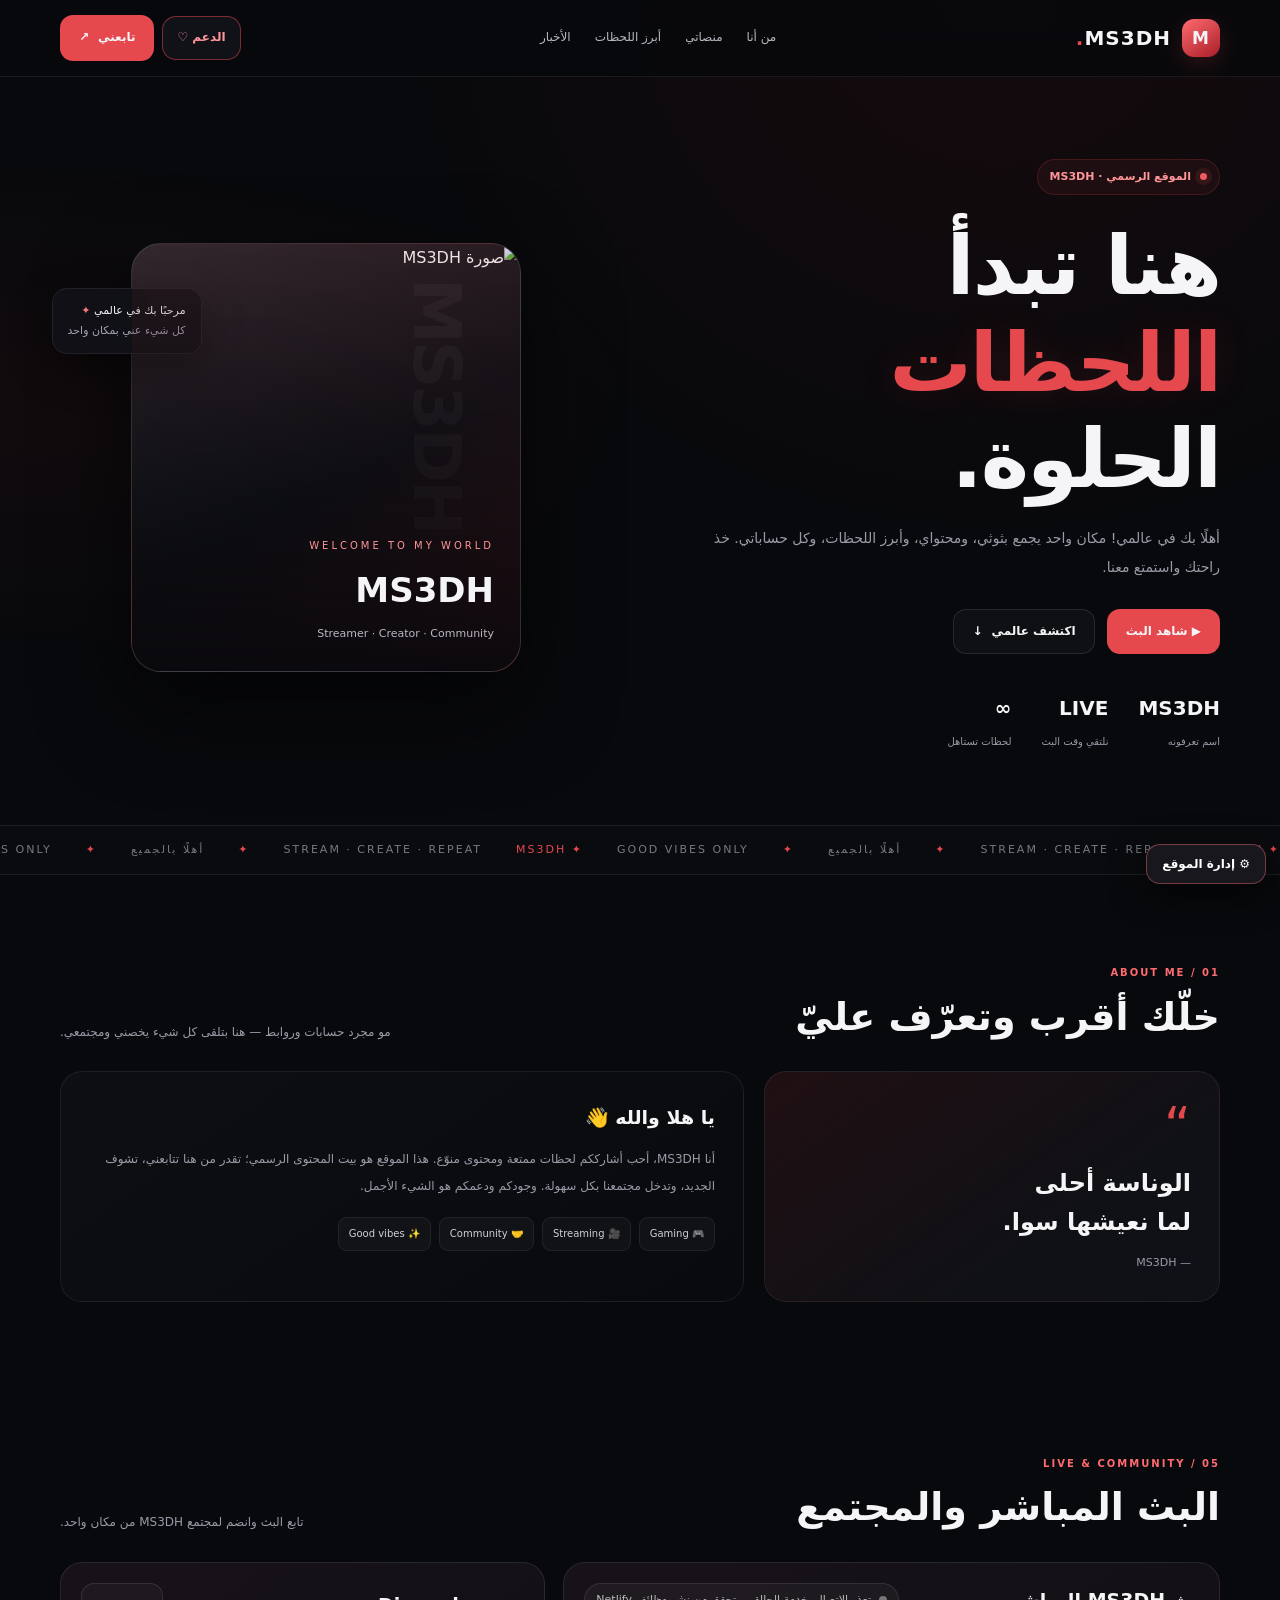
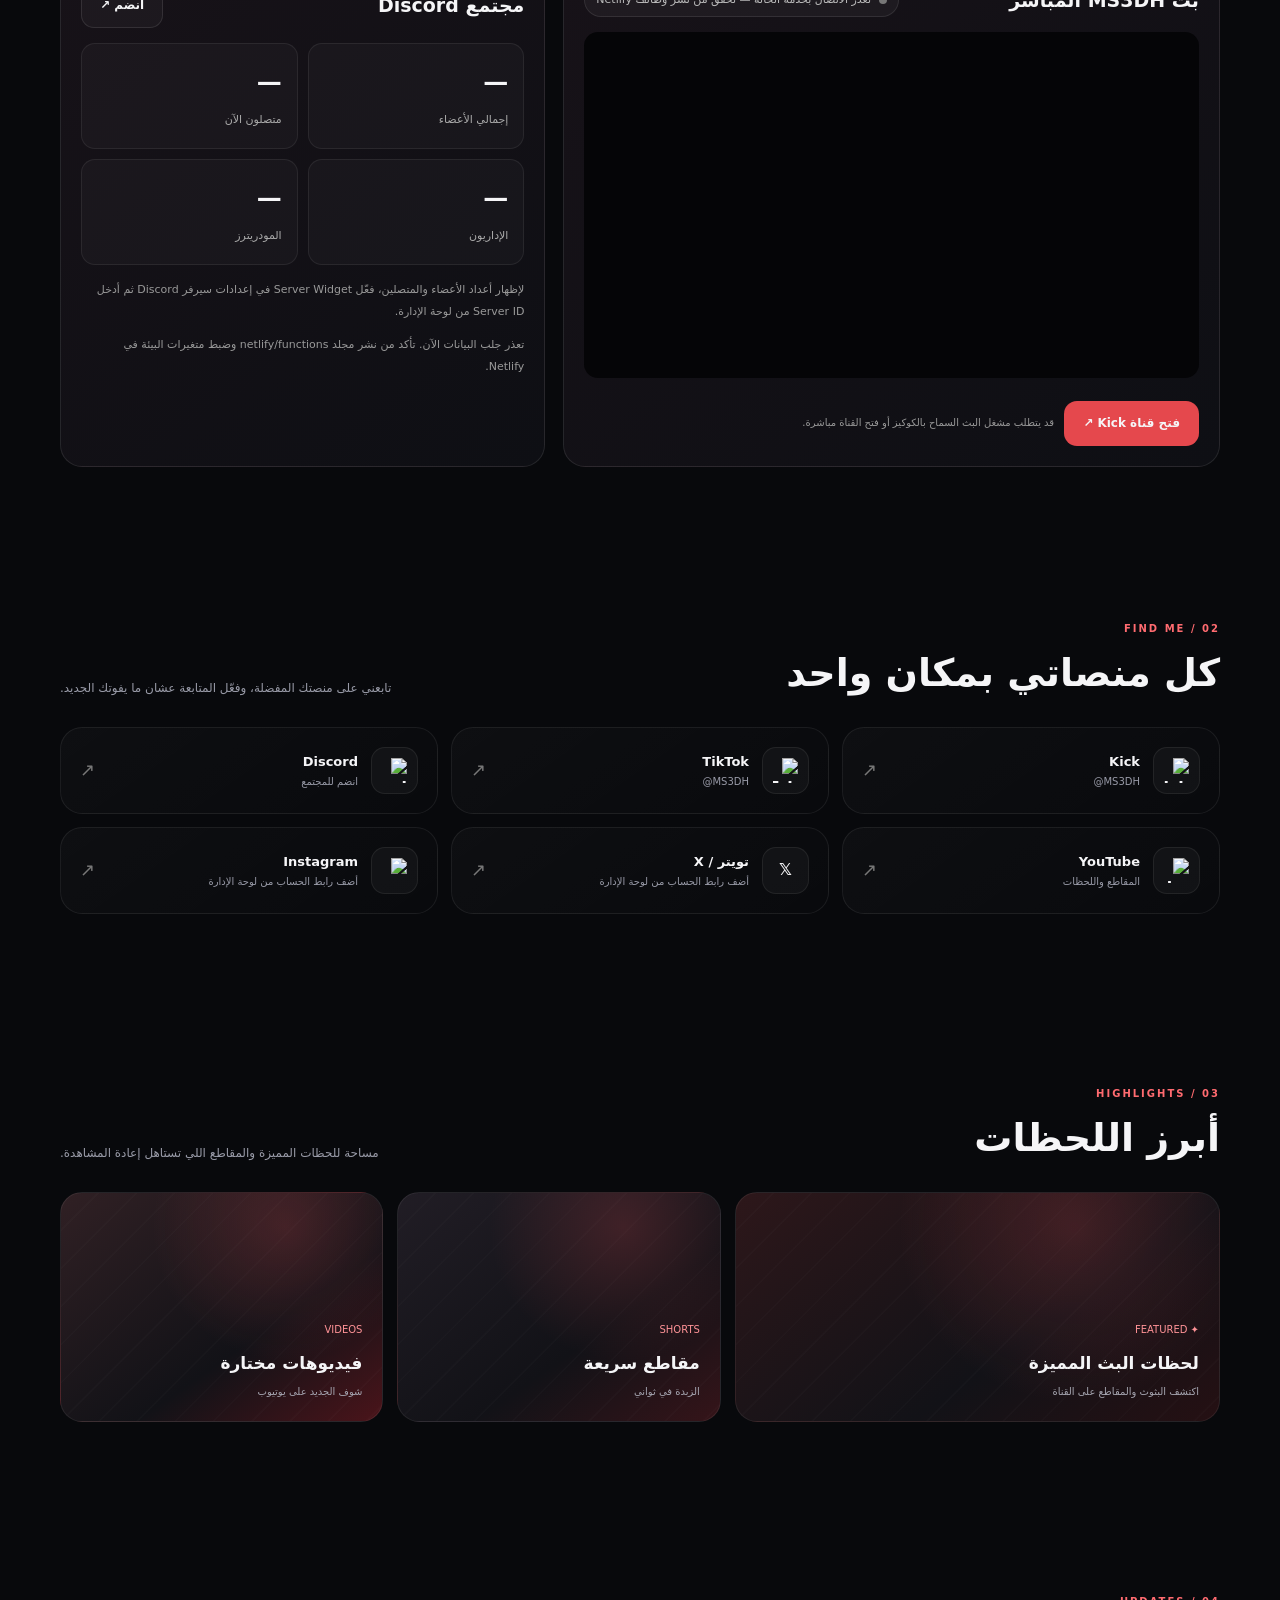
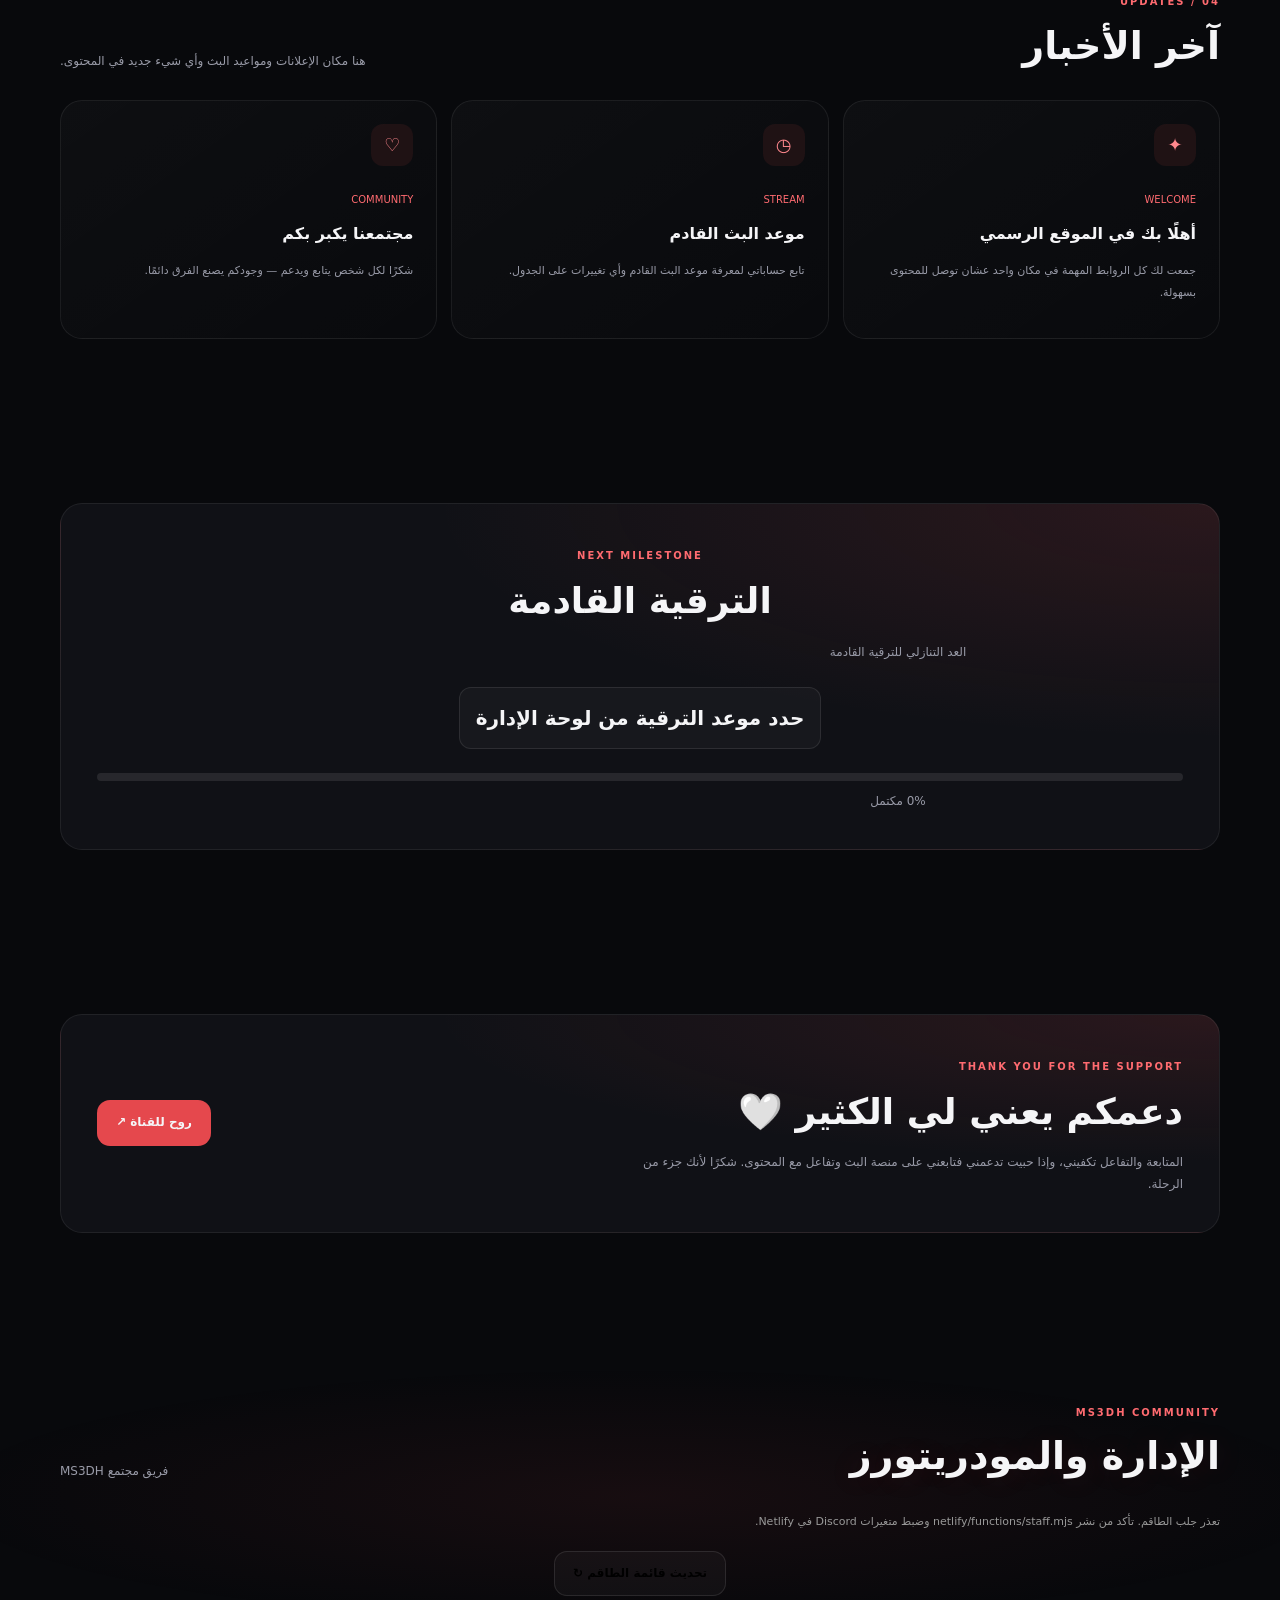
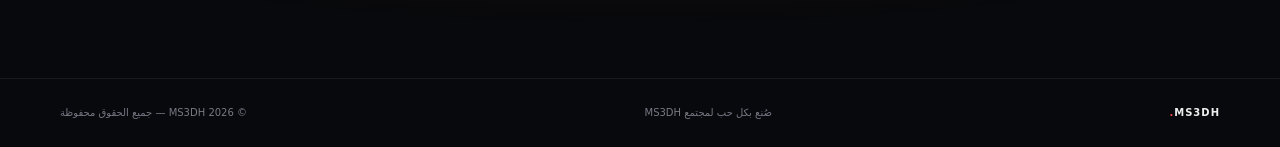
==== commit 55dc9900: "Add files via upload" ====
--- a/index.html
+++ b/index.html
@@ -33,6 +33,23 @@
 @media(max-width:800px){.navlinks{display:none}.hero{grid-template-columns:1fr;padding:56px 0 42px;gap:16px}.hero-copy{text-align:center}.hero-copy p{margin-inline:auto}.actions,.mini-stats{justify-content:center}.hero-art{min-height:330px}.hero-card{width:min(330px,90%)}.floating{left:2px;top:25px}.about-grid{grid-template-columns:1fr}.social-grid{grid-template-columns:repeat(2,1fr)}.moments-grid{grid-template-columns:1fr 1fr}.moment:first-child{grid-column:span 2}.news-grid{grid-template-columns:1fr 1fr}.devices-grid{grid-template-columns:repeat(2,1fr)}section{padding:62px 0}.support-box{align-items:flex-start;flex-direction:column}}
 @media(max-width:480px){.wrap{width:calc(100% - 26px)}.nav{height:66px}.brand{font-size:17px}.navactions{display:flex!important;flex-direction:row-reverse;align-items:center;gap:6px;flex-shrink:0;visibility:visible;opacity:1}.navsupport{display:inline-flex!important;padding:9px 10px;font-size:10px;transition:.2s}.navsupport:hover{background:#e5484d;color:#fff}.navactions{flex-direction:row-reverse;gap:6px}.navsupport{padding:9px 10px;font-size:10px}.navcta{padding:9px 12px;font-size:10px}.hero h1{font-size:46px}.hero p{font-size:12px}.mini-stats{gap:22px}.stat strong{font-size:17px}.hero-art{min-height:295px}.hero-card{width:275px}.section-head{align-items:flex-start;flex-direction:column}.social-grid{grid-template-columns:1fr}.social-card{padding:15px}.moments-grid,.news-grid{grid-template-columns:1fr}.moment:first-child{grid-column:auto}.moment{min-height:190px}.devices-grid{grid-template-columns:1fr 1fr}.device{padding:14px}.support-box{padding:24px}.footer-inner{flex-direction:column;text-align:center}.about-copy,.about-quote{padding:22px}}
 @media(max-width:480px){.nav{gap:6px}.brand{gap:7px;letter-spacing:0}.brandmark{width:34px;height:34px}.navactions{gap:5px}.navsupport{padding:8px 9px;font-size:10px}.navcta{padding:8px 9px;font-size:10px}}
+/* MS3DH motion polish: subtle cinematic movement, accessible reduced-motion support */
+#ms-staff-section{position:relative;isolation:isolate;overflow:hidden}
+#ms-staff-section:before{content:"";position:absolute;inset:8% -15%;z-index:-1;pointer-events:none;background:radial-gradient(ellipse at 50% 50%,#e5484d12,transparent 60%);animation:msStaffGlow 8s ease-in-out infinite alternate}
+#ms-staff-section .section-head h2{text-shadow:0 0 28px #e5484d20}
+#ms-staff-list .social-card{animation:msStaffEnter .55s both;will-change:transform;position:relative;overflow:hidden}
+#ms-staff-list .social-card:after{content:"";position:absolute;inset:0;pointer-events:none;background:linear-gradient(110deg,transparent 25%,#ffffff0b 48%,transparent 70%);transform:translateX(-120%);transition:transform .7s ease}
+#ms-staff-list .social-card:hover:after{transform:translateX(120%)}
+#ms-staff-list .social-card img{box-shadow:0 0 0 2px #e5484d55;transition:transform .35s ease,box-shadow .35s ease}
+#ms-staff-list .social-card:hover img{transform:scale(1.07);box-shadow:0 0 0 3px #e5484d99,0 0 24px #e5484d25}
+#ms-promo-countdown .stat{animation:msCountFloat 3s ease-in-out infinite alternate}
+#ms-promo-countdown .stat:nth-child(2){animation-delay:.2s}#ms-promo-countdown .stat:nth-child(3){animation-delay:.4s}#ms-promo-countdown .stat:nth-child(4){animation-delay:.6s}
+#ms-promo-progress{box-shadow:0 0 18px #e5484d80}
+@keyframes msStaffEnter{from{opacity:0;transform:translateY(14px) scale(.985)}to{opacity:1;transform:translateY(0) scale(1)}}
+@keyframes msStaffGlow{from{opacity:.45;transform:translateX(-2%)}to{opacity:1;transform:translateX(2%)}}
+@keyframes msCountFloat{from{transform:translateY(0)}to{transform:translateY(-4px)}}
+@media(prefers-reduced-motion:reduce){#ms-staff-section:before,#ms-staff-list .social-card,#ms-promo-countdown .stat{animation:none!important}#ms-staff-list .social-card,#ms-staff-list .social-card img,#ms-staff-list .social-card:after{transition:none!important}.reveal{transition:none!important}}
+
 /* Ensure the support button remains visible beside Follow on every screen */
 .navactions{display:flex!important;flex-direction:row!important;align-items:center!important;justify-content:flex-start!important;gap:8px!important;flex-shrink:0!important;visibility:visible!important;opacity:1!important;position:relative;z-index:30;}
 .navsupport{display:inline-flex!important;visibility:visible!important;opacity:1!important;position:relative!important;z-index:31!important;flex:0 0 auto!important;order:0!important;min-height:38px;align-items:center!important;justify-content:center!important;white-space:nowrap!important;pointer-events:auto!important;}
@@ -115,7 +132,20 @@
       <article class="news-card"><div class="news-icon">♡</div><small>COMMUNITY</small><h3>مجتمعنا يكبر بكم</h3><p>شكرًا لكل شخص يتابع ويدعم — وجودكم يصنع الفرق دائمًا.</p></article>
     </div>
   </div></section>
+  
+  <section id="ms-promotion" data-ms-hidden="0"><div class="wrap"><div class="support-box" style="display:block;text-align:center">
+    <span class="kicker">NEXT MILESTONE</span><h2 id="ms-promo-title">الترقية القادمة</h2><p id="ms-promo-description">العد التنازلي للترقية القادمة</p>
+    <div id="ms-promo-countdown" style="display:flex;justify-content:center;gap:12px;flex-wrap:wrap;margin:24px 0"></div>
+    <div style="height:8px;background:#ffffff18;border-radius:20px;overflow:hidden"><div id="ms-promo-progress" style="height:100%;width:0;background:var(--accent);transition:width .5s"></div></div>
+    <p id="ms-promo-progress-label" style="margin-top:10px">0% مكتمل</p>
+  </div></div></section>
   <section id="support" data-ms-hidden="0"><div class="wrap"><div class="support-box support-message"><div><span class="kicker">THANK YOU FOR THE SUPPORT</span><h2>دعمكم يعني لي الكثير 🤍</h2><p>المتابعة والتفاعل تكفيني، وإذا حبيت تدعمني فتابعني على منصة البث وتفاعل مع المحتوى. شكرًا لأنك جزء من الرحلة.</p></div><a class="btn" href="https://kick.com/MS3DH" target="_blank" rel="noopener">روح للقناة ↗</a></div></div></section>
+  <section id="ms-staff-section" class="reveal" data-ms-hidden="0"><div class="wrap">
+    <div class="section-head"><div><span class="kicker">MS3DH COMMUNITY</span><h2>الإدارة والمودريتورز</h2></div><p>فريق مجتمع MS3DH</p></div>
+    <div id="ms-staff-status" class="ms-role-note" role="status">جارٍ تحميل الطاقم...</div>
+    <div id="ms-staff-list" class="social-grid"></div>
+    <div style="text-align:center;margin-top:18px"><button class="btn secondary" id="ms-staff-refresh" type="button">تحديث قائمة الطاقم ↻</button></div>
+  </div></section>
 </main>
 <footer><div class="wrap footer-inner"><div class="footer-brand">MS3DH<span style="color:var(--accent)">.</span></div><div>صُنع بكل حب لمجتمع MS3DH</div><div>© <span id="year"></span> MS3DH — جميع الحقوق محفوظة</div></div></footer>
 <button class="backtop" id="backtop" aria-label="العودة للأعلى">↑</button>
@@ -257,6 +287,17 @@
             <div class="ms-admin-actions"><button class="ms-admin-btn primary" id="ms-quick-save">حفظ الإعدادات السريعة</button></div>
           </div>
 
+          <div class="ms-admin-box" id="ms-promo-admin-box">
+            <h3>إدارة الترقية والعد التنازلي</h3><p>حدد اسم الهدف وموعده ونسبة التقدم، وسيظهر العد التنازلي للزوار.</p>
+            <div class="ms-admin-grid">
+              <label class="ms-admin-field">اسم الترقية<input id="ms-promo-admin-title" placeholder="الترقية القادمة"></label>
+              <label class="ms-admin-field">وصف الترقية<input id="ms-promo-admin-description" placeholder="الهدف القادم"></label>
+              <label class="ms-admin-field">موعد الترقية<input id="ms-promo-admin-date" type="datetime-local"></label>
+              <label class="ms-admin-field">نسبة التقدم الحالية (%)<input id="ms-promo-admin-progress" type="number" min="0" max="100" value="0"></label>
+            </div>
+            <div class="ms-admin-actions"><button class="ms-admin-btn primary" id="ms-promo-admin-save" type="button">حفظ إعدادات الترقية</button></div>
+            <p class="ms-role-note">ملاحظة: إعدادات الترقية تُحفظ في هذا المتصفح فقط، وليست مشتركة تلقائيًا بين الأجهزة.</p>
+          </div>
           <div class="ms-admin-box">
             <h3>إعدادات البث وDiscord</h3>
             <p>حالة البث وإحصاءات Discord تُجلب تلقائيًا من وظائف Netlify الآمنة. قناة Kick ورابط الدعوة هنا للعرض فقط؛ إعدادات البوت والرتب السرية تُضبط في متغيرات البيئة داخل Netlify ولا توضع في HTML.</p>
@@ -352,6 +393,34 @@
   }
  });
 }
+function msPromoRender(){
+ const p=getState().msPromotion||{};
+ const title=document.getElementById('ms-promo-title'),desc=document.getElementById('ms-promo-description');
+ const countdown=document.getElementById('ms-promo-countdown'),bar=document.getElementById('ms-promo-progress'),label=document.getElementById('ms-promo-progress-label');
+ if(!countdown||!bar||!label)return;
+ if(title)title.textContent=p.title||'الترقية القادمة';
+ if(desc)desc.textContent=p.description||'العد التنازلي للترقية القادمة';
+ const progress=Math.max(0,Math.min(100,Number(p.progress)||0));bar.style.width=progress+'%';label.textContent=progress+'% مكتمل';
+ const target=p.date?new Date(p.date).getTime():NaN,remaining=target-Date.now();countdown.replaceChildren();let parts;
+ if(!Number.isFinite(target))parts=['حدد موعد الترقية من لوحة الإدارة'];
+ else if(remaining<=0)parts=['حان موعد الترقية!'];
+ else parts=[`${Math.floor(remaining/86400000)} يوم`,`${Math.floor((remaining%86400000)/3600000)} ساعة`,`${Math.floor((remaining%3600000)/60000)} دقيقة`,`${Math.floor((remaining%60000)/1000)} ثانية`];
+ parts.forEach(value=>{const item=document.createElement('div');item.className='stat';item.style.cssText='padding:12px 16px;background:#ffffff08;border:1px solid #ffffff18;border-radius:12px';const strong=document.createElement('strong');strong.textContent=value;item.appendChild(strong);countdown.appendChild(item)});
+}
+function msPromoLoad(){const p=getState().msPromotion||{};const title=document.getElementById('ms-promo-admin-title'),desc=document.getElementById('ms-promo-admin-description'),date=document.getElementById('ms-promo-admin-date'),progress=document.getElementById('ms-promo-admin-progress');if(title)title.value=p.title||'';if(desc)desc.value=p.description||'';if(date)date.value=p.date||'';if(progress)progress.value=p.progress??0;msPromoRender()}
+function msStaffRender(data){
+ const status=document.getElementById('ms-staff-status'),list=document.getElementById('ms-staff-list');if(!status||!list)return;
+ list.replaceChildren();const members=Array.isArray(data.staff)?data.staff:[];
+ if(!members.length){status.textContent='لا توجد رتب مطابقة للإعدادات حاليًا.';return}
+ members.forEach(member=>{const card=document.createElement('article');card.className='social-card';const avatar=member.avatar||member.avatarUrl||member.avatar_url;
+ if(avatar){const img=document.createElement('img');img.src=avatar;img.alt='';img.loading='lazy';img.referrerPolicy='no-referrer';img.style.cssText='width:52px;height:52px;border-radius:50%;object-fit:cover';card.appendChild(img)}
+ const info=document.createElement('span');info.className='social-info';const name=document.createElement('b');name.textContent=member.name||member.username||'عضو الطاقم';const category=document.createElement('small');category.textContent=(member.category==='admin'||member.type==='admin')?'الإدارة':'المودريتورز';const roles=document.createElement('small');const roleNames=member.roles||member.roleNames||[];roles.textContent=Array.isArray(roleNames)?roleNames.map(r=>typeof r==='string'?r:(r.name||'')).filter(Boolean).join(' · '):String(roleNames||'');info.append(name,category,roles);card.appendChild(info);list.appendChild(card)});
+ status.textContent=`تم تحديث الطاقم · ${members.length} عضو`;
+}
+async function msStaffLoad(){const status=document.getElementById('ms-staff-status');if(!status)return;status.textContent='جارٍ تحديث قائمة الطاقم...';try{const response=await fetch('/.netlify/functions/staff?ts='+Date.now(),{cache:'no-store'});if(!response.ok)throw new Error('staff endpoint unavailable');const data=await response.json();if(data.success===false)throw new Error(data.error||'staff endpoint error');msStaffRender(data)}catch(e){status.textContent='تعذر جلب الطاقم. تأكد من نشر netlify/functions/staff.mjs وضبط متغيرات Discord في Netlify.'}}
+document.getElementById('ms-promo-admin-save')?.addEventListener('click',()=>{const title=document.getElementById('ms-promo-admin-title').value.trim(),description=document.getElementById('ms-promo-admin-description').value.trim(),date=document.getElementById('ms-promo-admin-date').value,progress=Number(document.getElementById('ms-promo-admin-progress').value);if(!title){toast('اكتب اسم الترقية');return}if(!date||!Number.isFinite(new Date(date).getTime())){toast('حدد موعد الترقية');return}if(!Number.isFinite(progress)||progress<0||progress>100){toast('نسبة التقدم يجب أن تكون من 0 إلى 100');return}const state=getState();state.msPromotion={title,description,date,progress};localStorage.setItem(STORE,JSON.stringify(state));msPromoRender();toast('تم حفظ إعدادات الترقية ✓')});
+document.getElementById('ms-staff-refresh')?.addEventListener('click',msStaffLoad);
+
 function applySaved(){
  const s=getState();
  if(s.html){
@@ -462,7 +531,7 @@
 }
 function fillQuick(){const kick=$('a[href*="kick.com"]');$('#ms-kick-url').value=kick?kick.href:'';$('#ms-accent').value=getComputedStyle(document.documentElement).getPropertyValue('--accent').trim()||'#e5484d';$('#ms-page-title').value=document.title;$('#ms-page-description').value=document.querySelector('meta[name="description"]')?.content||''}
 function quickSave(){const url=$('#ms-kick-url').value.trim();if(url&&/^https?:\/\//i.test(url))$$('a[href*="kick.com"]').forEach(a=>a.href=url);const accent=$('#ms-accent').value;document.documentElement.style.setProperty('--accent',accent);document.documentElement.style.setProperty('--accent2',accent);document.title=$('#ms-page-title').value.trim()||'MS3DH | الموقع الرسمي';const m=document.querySelector('meta[name="description"]');if(m)m.content=$('#ms-page-description').value;saveState()}
-function buildSectionToggles(){const box=$('#ms-section-toggles');if(!box)return;box.innerHTML='';const names={about:'نبذة عني (About Me)',socials:'المنصات',highlights:'اللحظات البارزة',news:'الأخبار',devices:'الأجهزة',support:'الدعم'};$$('main section, main .hero, main .ticker').forEach((el,i)=>{if(!el.id)el.dataset.msSection='section-'+i;const key=el.id||el.dataset.msSection;const row=document.createElement('label');row.className='ms-admin-item';const text=document.createElement('span');text.textContent=names[el.id]|| (el.id?('قسم: '+el.id):('قسم إضافي '+(i+1)));const cb=document.createElement('input');cb.type='checkbox';cb.checked=el.dataset.msHidden!=='1'&&el.style.display!=='none';cb.style.width='20px';cb.style.height='20px';cb.onchange=()=>{el.style.setProperty('display',cb.checked?'':'none','important');el.dataset.msHidden=cb.checked?'0':'1';saveState();toast((names[el.id]||el.id||'القسم')+(cb.checked?' — تم إظهاره':' — تم إخفاؤه'))};row.append(text,cb);box.append(row)})}
+function buildSectionToggles(){const box=$('#ms-section-toggles');if(!box)return;box.innerHTML='';const names={about:'نبذة عني (About Me)',socials:'المنصات',highlights:'اللحظات البارزة',news:'الأخبار',devices:'الأجهزة',support:'الدعم','ms-staff-section':'الإدارة والمودريتورز','ms-promotion':'الترقية والعد التنازلي'};$$('main section, main .hero, main .ticker').forEach((el,i)=>{if(!el.id)el.dataset.msSection='section-'+i;const key=el.id||el.dataset.msSection;const row=document.createElement('label');row.className='ms-admin-item';const text=document.createElement('span');text.textContent=names[el.id]|| (el.id?('قسم: '+el.id):('قسم إضافي '+(i+1)));const cb=document.createElement('input');cb.type='checkbox';cb.checked=el.dataset.msHidden!=='1'&&el.style.display!=='none';cb.style.width='20px';cb.style.height='20px';cb.onchange=()=>{el.style.setProperty('display',cb.checked?'':'none','important');el.dataset.msHidden=cb.checked?'0':'1';saveState();toast((names[el.id]||el.id||'القسم')+(cb.checked?' — تم إظهاره':' — تم إخفاؤه'))};row.append(text,cb);box.append(row)})}
 function applyGlobal(){document.body.style.background=$('#ms-bg-color').value;document.body.style.color=$('#ms-text-color').value;document.body.style.fontSize=$('#ms-font-size').value;saveState()}
 function wireAdmin(){
  $('#ms-admin-launch').onclick=openPanel;$('#ms-admin-close').onclick=closePanel;
@@ -534,10 +603,12 @@
 document.getElementById('ms-live-discord-refresh')?.addEventListener('click',()=>msRefreshLiveAndDiscord());
 
 applySaved();
+// Keep the team section last, including when older saved HTML is restored from this browser.
+(()=>{const staff=document.getElementById('ms-staff-section'),support=document.getElementById('support');if(staff&&support&&support.parentNode===staff.parentNode)support.after(staff);})();
 ensureSocialCards();
 ensureTopSupport();
 wireAdmin();
-fillQuick();fillAbout();fillPlatformSettings();fillSocialSettings();buildSectionToggles();msLiveLoadSettings();
+fillQuick();fillAbout();fillPlatformSettings();fillSocialSettings();buildSectionToggles();msLiveLoadSettings();msPromoLoad();msStaffLoad();setInterval(msPromoRender,1000);setInterval(msStaffLoad,60000);
 })();
 </script>
 
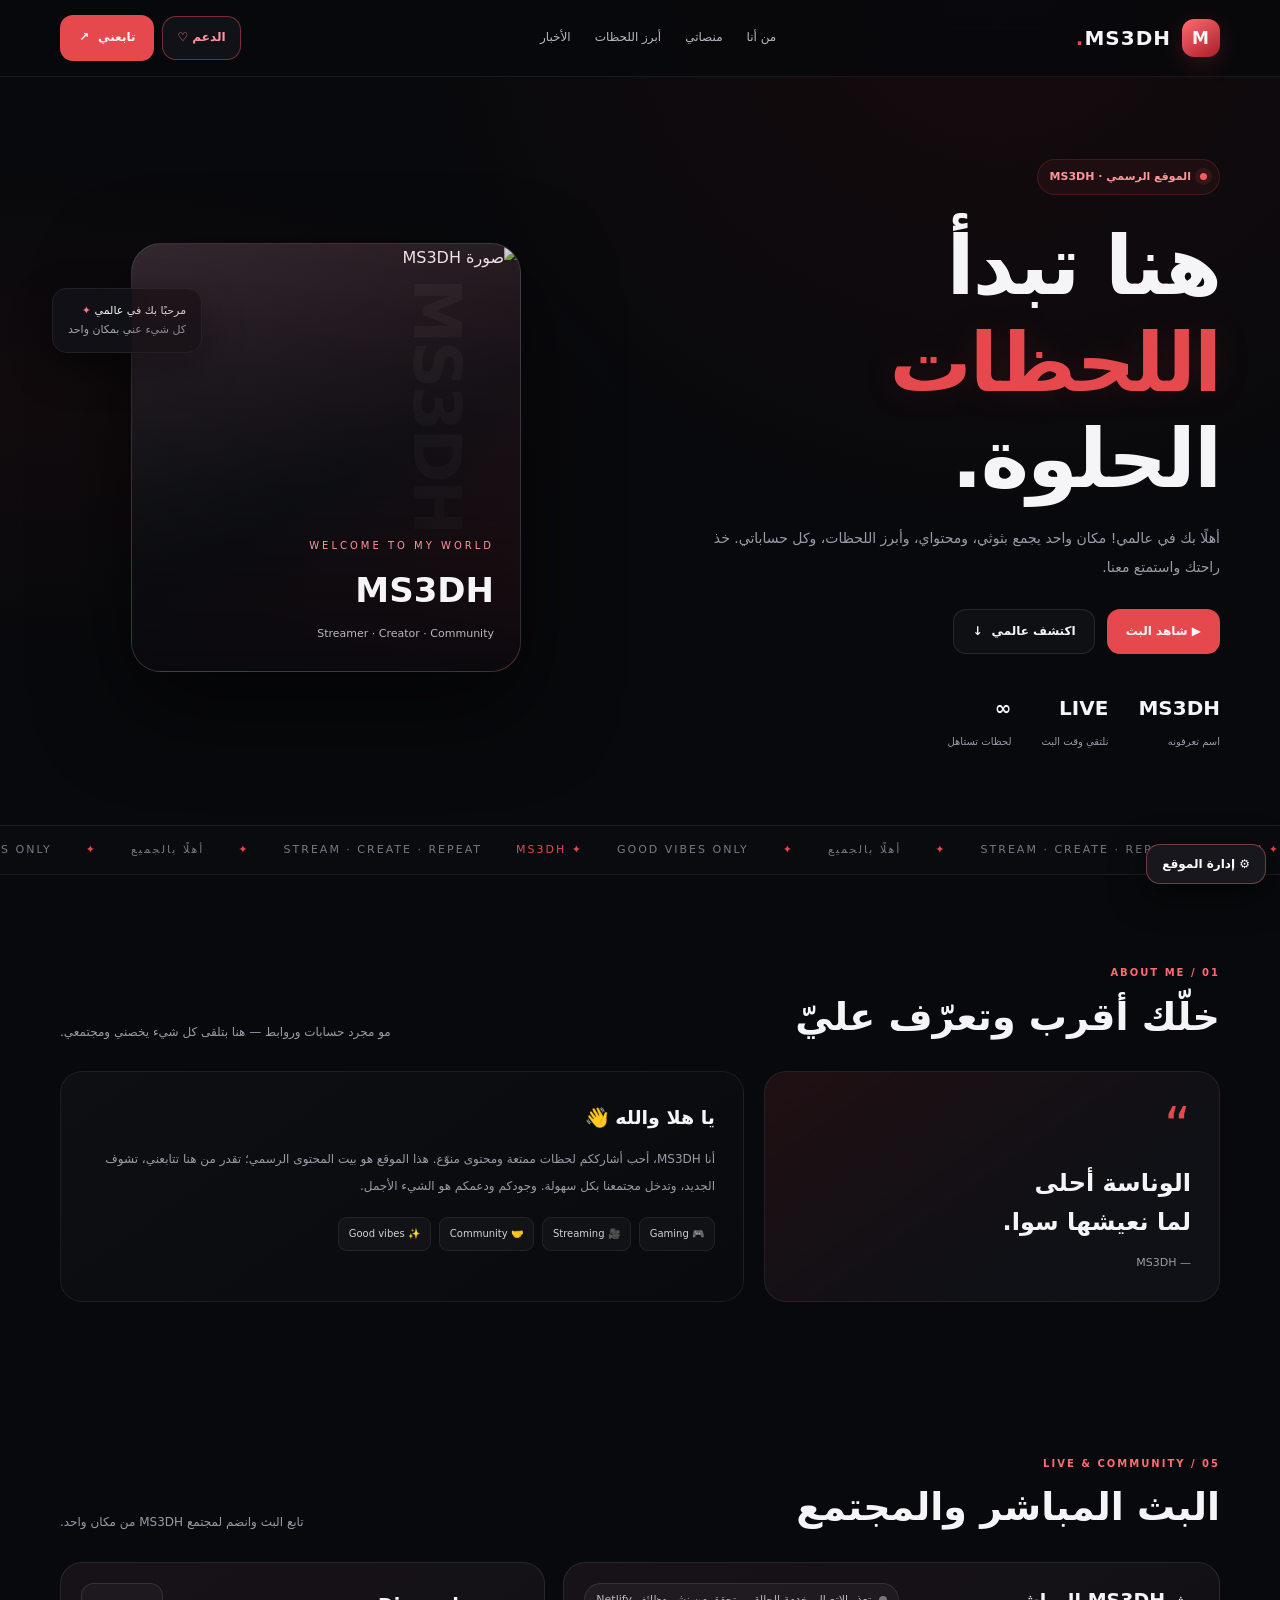
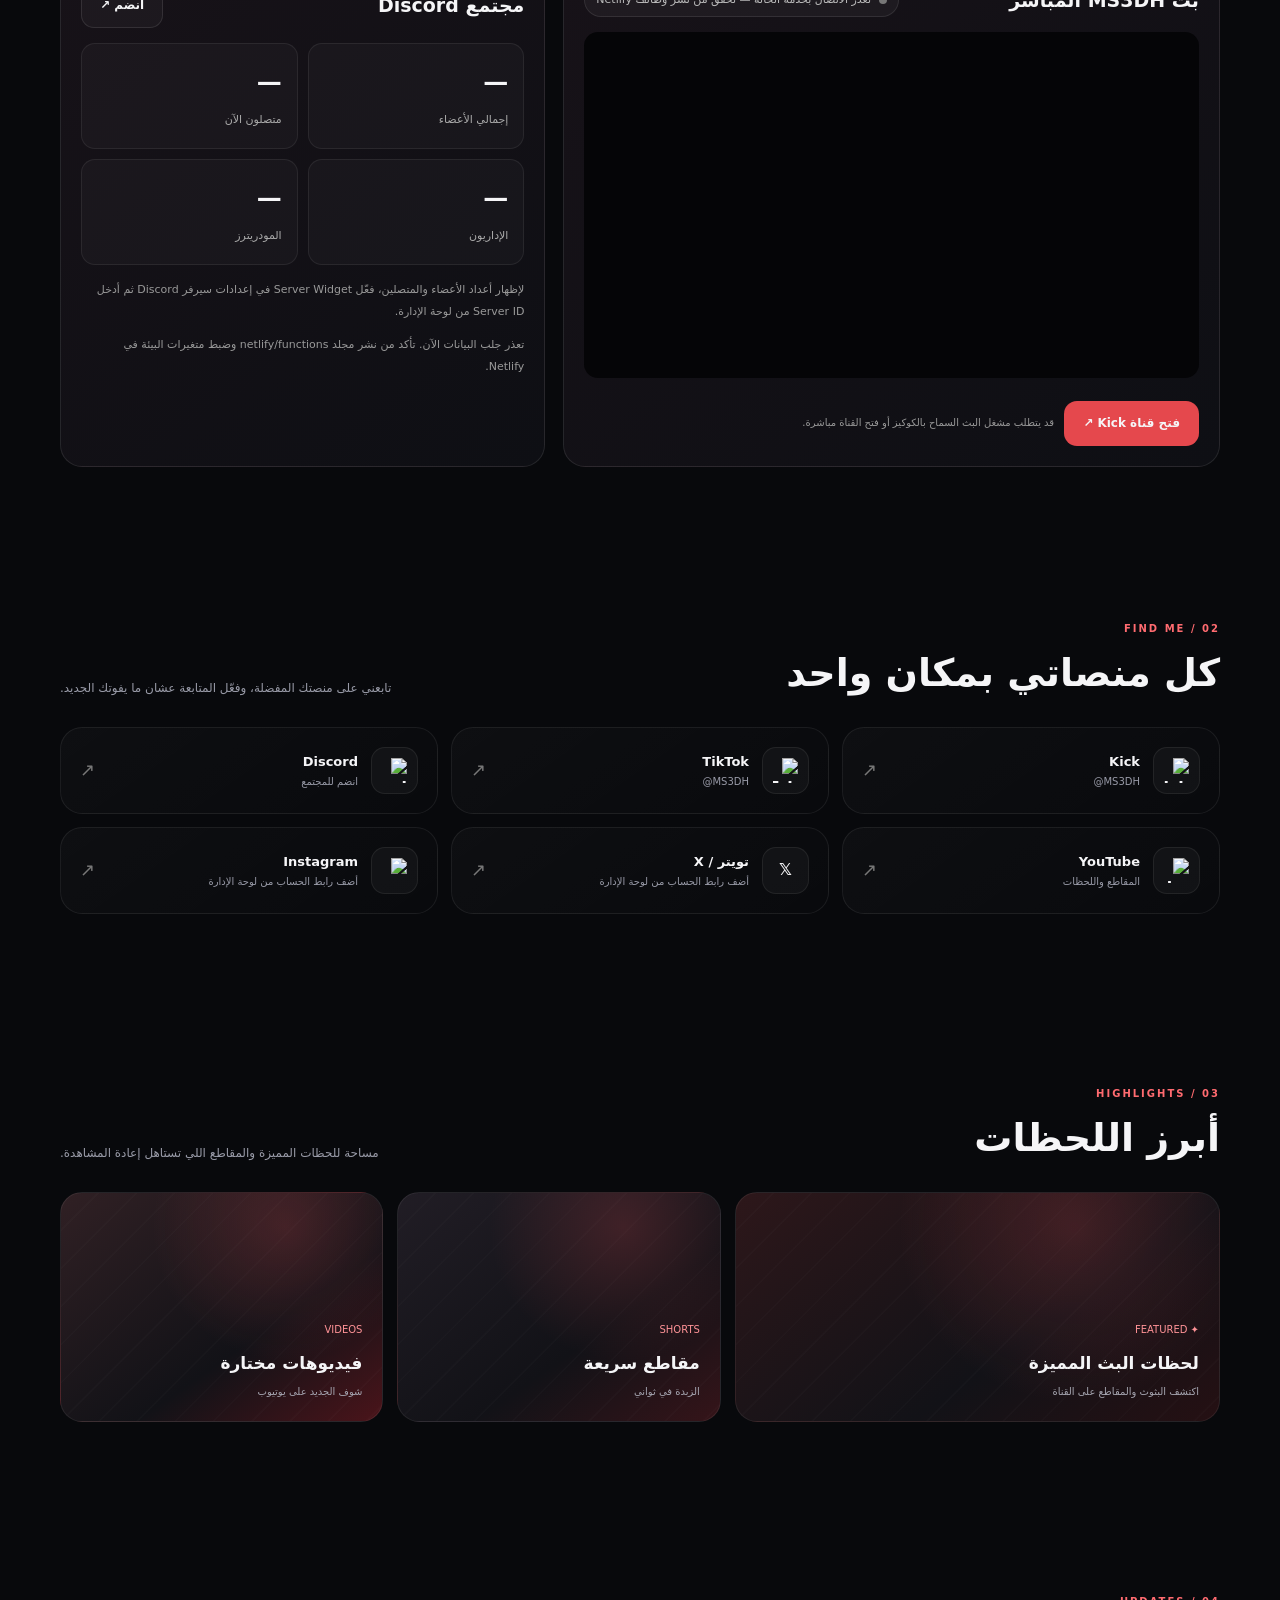
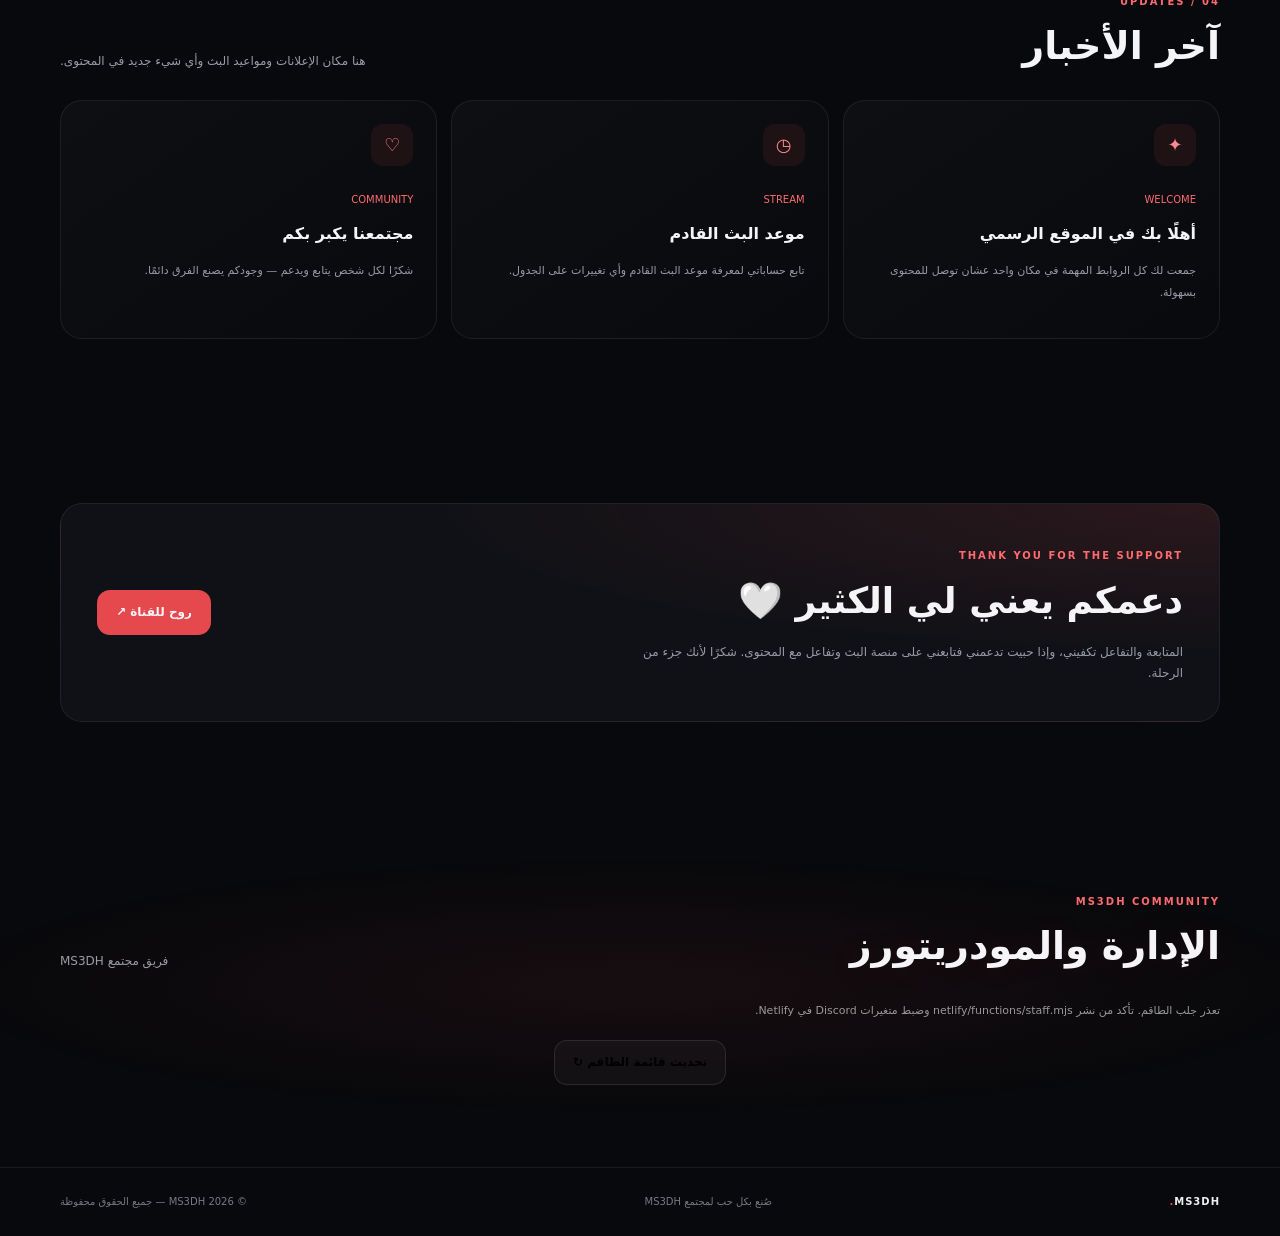
==== commit 47d398c9: "Add files via upload" ====
--- a/index.html
+++ b/index.html
@@ -50,6 +50,11 @@
 @keyframes msCountFloat{from{transform:translateY(0)}to{transform:translateY(-4px)}}
 @media(prefers-reduced-motion:reduce){#ms-staff-section:before,#ms-staff-list .social-card,#ms-promo-countdown .stat{animation:none!important}#ms-staff-list .social-card,#ms-staff-list .social-card img,#ms-staff-list .social-card:after{transition:none!important}.reveal{transition:none!important}}
 
+/* Enhanced per-member promotion countdown motion */
+.ms-staff-countdown{animation:msCountdownPulse 2.4s ease-in-out infinite alternate;text-shadow:0 0 12px #e5484d30}
+.ms-staff-admin-person{animation:msStaffEnter .45s both;border:1px solid #e5484d24!important}
+.ms-staff-admin-person:hover{border-color:#e5484d70!important;transform:translateY(-2px);transition:transform .25s,border-color .25s}
+@keyframes msCountdownPulse{from{opacity:.78;transform:translateY(0)}to{opacity:1;transform:translateY(-2px)}}
 /* Ensure the support button remains visible beside Follow on every screen */
 .navactions{display:flex!important;flex-direction:row!important;align-items:center!important;justify-content:flex-start!important;gap:8px!important;flex-shrink:0!important;visibility:visible!important;opacity:1!important;position:relative;z-index:30;}
 .navsupport{display:inline-flex!important;visibility:visible!important;opacity:1!important;position:relative!important;z-index:31!important;flex:0 0 auto!important;order:0!important;min-height:38px;align-items:center!important;justify-content:center!important;white-space:nowrap!important;pointer-events:auto!important;}
@@ -133,12 +138,6 @@
     </div>
   </div></section>
   
-  <section id="ms-promotion" data-ms-hidden="0"><div class="wrap"><div class="support-box" style="display:block;text-align:center">
-    <span class="kicker">NEXT MILESTONE</span><h2 id="ms-promo-title">الترقية القادمة</h2><p id="ms-promo-description">العد التنازلي للترقية القادمة</p>
-    <div id="ms-promo-countdown" style="display:flex;justify-content:center;gap:12px;flex-wrap:wrap;margin:24px 0"></div>
-    <div style="height:8px;background:#ffffff18;border-radius:20px;overflow:hidden"><div id="ms-promo-progress" style="height:100%;width:0;background:var(--accent);transition:width .5s"></div></div>
-    <p id="ms-promo-progress-label" style="margin-top:10px">0% مكتمل</p>
-  </div></div></section>
   <section id="support" data-ms-hidden="0"><div class="wrap"><div class="support-box support-message"><div><span class="kicker">THANK YOU FOR THE SUPPORT</span><h2>دعمكم يعني لي الكثير 🤍</h2><p>المتابعة والتفاعل تكفيني، وإذا حبيت تدعمني فتابعني على منصة البث وتفاعل مع المحتوى. شكرًا لأنك جزء من الرحلة.</p></div><a class="btn" href="https://kick.com/MS3DH" target="_blank" rel="noopener">روح للقناة ↗</a></div></div></section>
   <section id="ms-staff-section" class="reveal" data-ms-hidden="0"><div class="wrap">
     <div class="section-head"><div><span class="kicker">MS3DH COMMUNITY</span><h2>الإدارة والمودريتورز</h2></div><p>فريق مجتمع MS3DH</p></div>
@@ -184,6 +183,32 @@
 .ms-editing [data-ms-editable="1"]{outline:none;outline-offset:0;cursor:text}
 .ms-editing img{cursor:pointer}
 @media(max-width:600px){#ms-admin-overlay{padding:7px}.ms-admin-top{padding:12px}.ms-admin-body{padding:10px}.ms-admin-box{padding:12px}.ms-admin-grid{grid-template-columns:1fr}.ms-admin-top h2{font-size:14px}}
+
+/* MS3DH animated staff cards and mission board */
+#ms-staff-list{display:grid;grid-template-columns:repeat(auto-fit,minmax(min(100%,280px),1fr));gap:18px}
+#ms-staff-list .social-card{display:flex;align-items:flex-start;gap:14px;min-width:0;padding:22px;border:1px solid #e5484d44;border-radius:20px;background:linear-gradient(145deg,#17171d,#0b0b10 72%);box-shadow:0 12px 36px #0005;transition:transform .28s,border-color .28s,box-shadow .28s;animation:msCardIn .6s both;}
+#ms-staff-list .social-card:hover{transform:translateY(-7px) scale(1.012);border-color:#ff5964;box-shadow:0 18px 42px #e5484d20,0 0 0 1px #e5484d24}
+#ms-staff-list .social-info{min-width:0;flex:1}
+.ms-member-missions{margin-top:13px;padding:12px;border:1px solid #ffffff14;border-radius:14px;background:#ffffff05}
+.ms-member-missions h4{margin:0 0 9px;font-size:13px;color:#ff858a;display:flex;align-items:center;gap:7px}
+.ms-public-task{display:flex;gap:8px;align-items:flex-start;padding:7px 0;border-top:1px solid #ffffff0c;font-size:12px;line-height:1.7;color:#dedee5}
+.ms-public-task .ms-task-dot{width:8px;height:8px;flex:0 0 8px;margin-top:6px;border-radius:50%;background:#ff5a64;box-shadow:0 0 12px #ff5a6470}
+.ms-public-task.is-done{opacity:.6;text-decoration:line-through}
+.ms-public-task.is-done .ms-task-dot{background:#55d6a2;box-shadow:0 0 12px #55d6a270}
+.ms-admin-task-board{margin-top:14px;padding:14px;border:1px solid #e5484d35;border-radius:16px;background:linear-gradient(145deg,#e5484d0c,#ffffff03)}
+.ms-admin-task-row{display:grid;grid-template-columns:minmax(0,1fr) minmax(0,1fr) auto auto;gap:8px;align-items:center;margin:8px 0;padding:10px;border:1px solid #ffffff12;border-radius:12px;background:#08090c}
+.ms-admin-task-row input[type=text]{min-width:0;width:100%;box-sizing:border-box}
+.ms-task-remove{border:1px solid #ff596455;background:#ff596412;color:#ff858a;border-radius:9px;padding:8px 10px;cursor:pointer}
+.ms-task-add{border:1px dashed #ff596477;color:#ff858a;background:#ff59640b;border-radius:10px;padding:10px 14px;cursor:pointer;transition:background .2s,transform .2s}
+.ms-task-add:hover{background:#ff59641c;transform:translateY(-2px)}
+.ms-staff-admin-person{border-radius:18px!important;background:linear-gradient(145deg,#17171d,#0b0b10)!important;box-shadow:0 12px 30px #0003;transition:transform .25s,border-color .25s}
+.ms-staff-admin-person:hover{transform:translateY(-3px);border-color:#e5484d70!important}
+@keyframes msCardIn{from{opacity:0;transform:translateY(18px) scale(.985)}to{opacity:1;transform:translateY(0) scale(1)}}
+@keyframes msGlowPulse{0%,100%{box-shadow:0 0 12px #e5484d08}50%{box-shadow:0 0 28px #e5484d20}}
+#ms-staff-section .section-head,#ms-staff-list .social-card{animation:msCardIn .6s both}
+#ms-staff-section .support-box,#ms-staff-section .social-card{animation:msGlowPulse 4s ease-in-out infinite alternate,msCardIn .6s both}
+@media(max-width:640px){.ms-admin-task-row{grid-template-columns:1fr}.ms-admin-task-row label{font-size:12px}}
+@media(prefers-reduced-motion:reduce){#ms-staff-list .social-card,#ms-staff-section .support-box,#ms-staff-section .section-head{animation:none!important;transition:none!important}}
 </style>
 
 <button id="ms-admin-launch" type="button" onclick="document.getElementById('ms-admin-overlay').classList.add('open')">⚙ إدارة الموقع</button>
@@ -287,26 +312,19 @@
             <div class="ms-admin-actions"><button class="ms-admin-btn primary" id="ms-quick-save">حفظ الإعدادات السريعة</button></div>
           </div>
 
-          <div class="ms-admin-box" id="ms-promo-admin-box">
-            <h3>إدارة الترقية والعد التنازلي</h3><p>حدد اسم الهدف وموعده ونسبة التقدم، وسيظهر العد التنازلي للزوار.</p>
-            <div class="ms-admin-grid">
-              <label class="ms-admin-field">اسم الترقية<input id="ms-promo-admin-title" placeholder="الترقية القادمة"></label>
-              <label class="ms-admin-field">وصف الترقية<input id="ms-promo-admin-description" placeholder="الهدف القادم"></label>
-              <label class="ms-admin-field">موعد الترقية<input id="ms-promo-admin-date" type="datetime-local"></label>
-              <label class="ms-admin-field">نسبة التقدم الحالية (%)<input id="ms-promo-admin-progress" type="number" min="0" max="100" value="0"></label>
-            </div>
-            <div class="ms-admin-actions"><button class="ms-admin-btn primary" id="ms-promo-admin-save" type="button">حفظ إعدادات الترقية</button></div>
-            <p class="ms-role-note">ملاحظة: إعدادات الترقية تُحفظ في هذا المتصفح فقط، وليست مشتركة تلقائيًا بين الأجهزة.</p>
+          <div class="ms-admin-box" id="ms-staff-admin-box">
+            <h3>إدارة فريق الإدارة والمودريتورز والترقيات</h3>
+            <p>قائمة الأشخاص تُجلب من Discord. حدّد لكل شخص موعد ترقيته والرتبة القادمة من هنا؛ سيظهر العد التنازلي على بطاقته في الموقع.</p>
+            <div id="ms-staff-admin-list" class="ms-admin-list"><p class="ms-role-note">جارٍ تحميل أعضاء الطاقم...</p></div>
+            <p class="ms-role-note">مواعيد الترقية تُحفظ في هذا المتصفح فقط. لعرضها لكل الزوار والأجهزة، يلزم تخزين مشترك في خدمة خلفية.</p>
           </div>
           <div class="ms-admin-box">
             <h3>إعدادات البث وDiscord</h3>
-            <p>حالة البث وإحصاءات Discord تُجلب تلقائيًا من وظائف Netlify الآمنة. قناة Kick ورابط الدعوة هنا للعرض فقط؛ إعدادات البوت والرتب السرية تُضبط في متغيرات البيئة داخل Netlify ولا توضع في HTML.</p>
             <div class="ms-admin-grid">
               <label class="ms-admin-field">اسم قناة Kick<input id="ms-live-kick-channel" value="i5vb"></label>
               <label class="ms-admin-field">رابط دعوة Discord<input id="ms-live-discord-invite" value="https://discord.gg/PY9y7Vj5A" placeholder="https://discord.gg/..."></label>
             </div>
             <div class="ms-admin-actions"><button class="ms-admin-btn primary" id="ms-live-discord-save">حفظ إعدادات العرض</button><button class="ms-admin-btn" id="ms-live-discord-refresh">تحديث البيانات الآن</button></div>
-            <p class="ms-role-note">لتفعيل البيانات الحقيقية: راجع ملف README_AR.md داخل المشروع، وأضف DISCORD_BOT_TOKEN وDISCORD_GUILD_ID ومعرّفات رتب الإداريين والمودريترز في Netlify Environment variables.</p>
           </div>
         </div>
         <div class="ms-admin-panel" id="ms-tab-collections" style="display:none">
@@ -393,32 +411,38 @@
   }
  });
 }
-function msPromoRender(){
- const p=getState().msPromotion||{};
- const title=document.getElementById('ms-promo-title'),desc=document.getElementById('ms-promo-description');
- const countdown=document.getElementById('ms-promo-countdown'),bar=document.getElementById('ms-promo-progress'),label=document.getElementById('ms-promo-progress-label');
- if(!countdown||!bar||!label)return;
- if(title)title.textContent=p.title||'الترقية القادمة';
- if(desc)desc.textContent=p.description||'العد التنازلي للترقية القادمة';
- const progress=Math.max(0,Math.min(100,Number(p.progress)||0));bar.style.width=progress+'%';label.textContent=progress+'% مكتمل';
- const target=p.date?new Date(p.date).getTime():NaN,remaining=target-Date.now();countdown.replaceChildren();let parts;
- if(!Number.isFinite(target))parts=['حدد موعد الترقية من لوحة الإدارة'];
- else if(remaining<=0)parts=['حان موعد الترقية!'];
- else parts=[`${Math.floor(remaining/86400000)} يوم`,`${Math.floor((remaining%86400000)/3600000)} ساعة`,`${Math.floor((remaining%3600000)/60000)} دقيقة`,`${Math.floor((remaining%60000)/1000)} ثانية`];
- parts.forEach(value=>{const item=document.createElement('div');item.className='stat';item.style.cssText='padding:12px 16px;background:#ffffff08;border:1px solid #ffffff18;border-radius:12px';const strong=document.createElement('strong');strong.textContent=value;item.appendChild(strong);countdown.appendChild(item)});
-}
-function msPromoLoad(){const p=getState().msPromotion||{};const title=document.getElementById('ms-promo-admin-title'),desc=document.getElementById('ms-promo-admin-description'),date=document.getElementById('ms-promo-admin-date'),progress=document.getElementById('ms-promo-admin-progress');if(title)title.value=p.title||'';if(desc)desc.value=p.description||'';if(date)date.value=p.date||'';if(progress)progress.value=p.progress??0;msPromoRender()}
+function msStaffPromotionMap(){return getState().msStaffPromotions||{}}
+function msStaffKey(member){return String(member.id||member.userId||member.user_id||member.username||member.name||'member')}
+function msStaffCountdown(date){if(!date)return 'موعد الترقية غير محدد';const target=new Date(date).getTime();if(!Number.isFinite(target))return 'موعد غير صالح';const left=target-Date.now();if(left<=0)return 'حان موعد الترقية!';const d=Math.floor(left/86400000),h=Math.floor(left%86400000/3600000),m=Math.floor(left%3600000/60000),sec=Math.floor(left%60000/1000);return `باقي ${d} يوم · ${h} ساعة · ${m} دقيقة · ${sec} ثانية`}
+function msStaffAdminRender(members){
+ const box=document.getElementById('ms-staff-admin-list');if(!box)return;box.replaceChildren();const map=msStaffPromotionMap();
+ if(!members.length){box.textContent='لم يتم تحميل أعضاء الطاقم بعد.';return}
+ members.forEach(member=>{
+  const key=msStaffKey(member),saved=map[key]||{};const card=document.createElement('div');card.className='ms-admin-box ms-staff-admin-person';card.style.margin='12px 0';
+  const heading=document.createElement('h3');heading.textContent=(member.name||member.username||'عضو الطاقم')+' — إعدادات الترقية والمهمات';
+  const grid=document.createElement('div');grid.className='ms-admin-grid';
+  const makeField=(label,type,value,placeholder)=>{const wrap=document.createElement('label');wrap.className='ms-admin-field';wrap.append(document.createTextNode(label));const input=document.createElement('input');input.type=type;input.value=value||'';if(placeholder)input.placeholder=placeholder;wrap.appendChild(input);grid.appendChild(wrap);return input};
+  const rank=makeField('الرتبة القادمة','text',saved.rank,'مثال: مشرف');const date=makeField('موعد الترقية','datetime-local',saved.date,'');const desc=makeField('ملاحظة الترقية (اختياري)','text',saved.note,'شروط أو ملاحظات');
+  const taskBoard=document.createElement('div');taskBoard.className='ms-admin-task-board';const taskTitle=document.createElement('h4');taskTitle.textContent='المهمات المساعدة لهذا الشخص';taskBoard.appendChild(taskTitle);
+  const taskRows=document.createElement('div');taskBoard.appendChild(taskRows);let tasks=Array.isArray(saved.tasks)?saved.tasks.map(t=>({...t})):[];
+  const drawTasks=()=>{taskRows.replaceChildren();tasks.forEach((task,i)=>{const row=document.createElement('div');row.className='ms-admin-task-row';const title=document.createElement('input');title.type='text';title.placeholder='اسم المهمة';title.value=task.title||'';title.setAttribute('aria-label','اسم المهمة');title.oninput=()=>tasks[i].title=title.value;const detail=document.createElement('input');detail.type='text';detail.placeholder='تفاصيل المهمة (اختياري)';detail.value=task.description||'';detail.setAttribute('aria-label','تفاصيل المهمة');detail.oninput=()=>tasks[i].description=detail.value;const doneLabel=document.createElement('label');doneLabel.style.cssText='display:flex;gap:6px;align-items:center;white-space:nowrap';const done=document.createElement('input');done.type='checkbox';done.checked=!!task.done;done.onchange=()=>tasks[i].done=done.checked;doneLabel.append(done,document.createTextNode('مكتملة'));const remove=document.createElement('button');remove.type='button';remove.className='ms-task-remove';remove.textContent='حذف';remove.onclick=()=>{tasks.splice(i,1);drawTasks()};row.append(title,detail,doneLabel,remove);taskRows.appendChild(row)})};drawTasks();
+  const add=document.createElement('button');add.type='button';add.className='ms-task-add';add.textContent='+ إضافة مهمة';add.onclick=()=>{tasks.push({title:'',description:'',done:false});drawTasks();taskRows.lastElementChild?.querySelector('input[type="text"]')?.focus()};taskBoard.appendChild(add);
+  const actions=document.createElement('div');actions.className='ms-admin-actions';const save=document.createElement('button');save.className='ms-admin-btn primary';save.type='button';save.textContent='حفظ الترقية والمهمات';save.onclick=()=>{const state=getState();state.msStaffPromotions=state.msStaffPromotions||{};state.msStaffPromotions[key]={rank:rank.value.trim(),date:date.value,note:desc.value.trim(),tasks:tasks.map(t=>({title:String(t.title||'').trim(),description:String(t.description||'').trim(),done:!!t.done})).filter(t=>t.title)};localStorage.setItem(STORE,JSON.stringify(state));msStaffRender({staff:window.__msStaffMembers||members});toast('تم حفظ الترقية والمهمات ✓')};actions.appendChild(save);card.append(heading,grid,taskBoard,actions);box.appendChild(card)
+ })
+}
 function msStaffRender(data){
  const status=document.getElementById('ms-staff-status'),list=document.getElementById('ms-staff-list');if(!status||!list)return;
- list.replaceChildren();const members=Array.isArray(data.staff)?data.staff:[];
+ list.replaceChildren();const members=Array.isArray(data.staff)?data.staff:[];window.__msStaffMembers=members;msStaffAdminRender(members);
  if(!members.length){status.textContent='لا توجد رتب مطابقة للإعدادات حاليًا.';return}
- members.forEach(member=>{const card=document.createElement('article');card.className='social-card';const avatar=member.avatar||member.avatarUrl||member.avatar_url;
- if(avatar){const img=document.createElement('img');img.src=avatar;img.alt='';img.loading='lazy';img.referrerPolicy='no-referrer';img.style.cssText='width:52px;height:52px;border-radius:50%;object-fit:cover';card.appendChild(img)}
- const info=document.createElement('span');info.className='social-info';const name=document.createElement('b');name.textContent=member.name||member.username||'عضو الطاقم';const category=document.createElement('small');category.textContent=(member.category==='admin'||member.type==='admin')?'الإدارة':'المودريتورز';const roles=document.createElement('small');const roleNames=member.roles||member.roleNames||[];roles.textContent=Array.isArray(roleNames)?roleNames.map(r=>typeof r==='string'?r:(r.name||'')).filter(Boolean).join(' · '):String(roleNames||'');info.append(name,category,roles);card.appendChild(info);list.appendChild(card)});
+ const promos=msStaffPromotionMap();members.forEach((member,index)=>{const card=document.createElement('article');card.className='social-card';card.style.animationDelay=(Math.min(index,12)*70)+'ms';const avatar=member.avatar||member.avatarUrl||member.avatar_url;
+ if(avatar){const img=document.createElement('img');img.src=avatar;img.alt='';img.loading='lazy';img.referrerPolicy='no-referrer';img.style.cssText='width:58px;height:58px;border-radius:16px;object-fit:cover';card.appendChild(img)}
+ const info=document.createElement('span');info.className='social-info';const name=document.createElement('b');name.textContent=member.name||member.username||'عضو الطاقم';const category=document.createElement('small');category.textContent=(member.category==='admin'||member.type==='admin')?'الإدارة':'المودريتورز';const roles=document.createElement('small');const roleNames=member.roles||member.roleNames||[];roles.textContent=Array.isArray(roleNames)?roleNames.map(r=>typeof r==='string'?r:(r.name||'')).filter(Boolean).join(' · '):String(roleNames||'');info.append(name,category,roles);
+ const promo=promos[msStaffKey(member)]||{};if(promo.rank){const rank=document.createElement('small');rank.textContent='الترقية القادمة: '+promo.rank;rank.style.cssText='display:block;color:#fff;margin-top:8px;font-weight:700';info.appendChild(rank)}if(promo.note){const note=document.createElement('small');note.textContent=promo.note;note.style.cssText='display:block;margin-top:4px;color:#b9bac4';info.appendChild(note)}const countdown=document.createElement('small');countdown.className='ms-staff-countdown';countdown.dataset.promoDate=promo.date||'';countdown.textContent=msStaffCountdown(promo.date);countdown.style.cssText='display:block;color:#ff858a;margin-top:8px;direction:rtl;text-align:right;font-weight:800;line-height:1.8';info.appendChild(countdown);
+ const tasks=Array.isArray(promo.tasks)?promo.tasks:[];if(tasks.length){const board=document.createElement('div');board.className='ms-member-missions';const title=document.createElement('h4');title.textContent='✦ المهمات المساعدة';board.appendChild(title);tasks.forEach(task=>{const row=document.createElement('div');row.className='ms-public-task'+(task.done?' is-done':'');const dot=document.createElement('span');dot.className='ms-task-dot';const text=document.createElement('span');text.textContent=task.title+(task.description?' — '+task.description:'');row.append(dot,text);board.appendChild(row)});info.appendChild(board)}card.appendChild(info);list.appendChild(card)});
  status.textContent=`تم تحديث الطاقم · ${members.length} عضو`;
 }
+function msStaffTick(){document.querySelectorAll('.ms-staff-countdown').forEach(el=>el.textContent=msStaffCountdown(el.dataset.promoDate));}
 async function msStaffLoad(){const status=document.getElementById('ms-staff-status');if(!status)return;status.textContent='جارٍ تحديث قائمة الطاقم...';try{const response=await fetch('/.netlify/functions/staff?ts='+Date.now(),{cache:'no-store'});if(!response.ok)throw new Error('staff endpoint unavailable');const data=await response.json();if(data.success===false)throw new Error(data.error||'staff endpoint error');msStaffRender(data)}catch(e){status.textContent='تعذر جلب الطاقم. تأكد من نشر netlify/functions/staff.mjs وضبط متغيرات Discord في Netlify.'}}
-document.getElementById('ms-promo-admin-save')?.addEventListener('click',()=>{const title=document.getElementById('ms-promo-admin-title').value.trim(),description=document.getElementById('ms-promo-admin-description').value.trim(),date=document.getElementById('ms-promo-admin-date').value,progress=Number(document.getElementById('ms-promo-admin-progress').value);if(!title){toast('اكتب اسم الترقية');return}if(!date||!Number.isFinite(new Date(date).getTime())){toast('حدد موعد الترقية');return}if(!Number.isFinite(progress)||progress<0||progress>100){toast('نسبة التقدم يجب أن تكون من 0 إلى 100');return}const state=getState();state.msPromotion={title,description,date,progress};localStorage.setItem(STORE,JSON.stringify(state));msPromoRender();toast('تم حفظ إعدادات الترقية ✓')});
 document.getElementById('ms-staff-refresh')?.addEventListener('click',msStaffLoad);
 
 function applySaved(){
@@ -531,7 +555,7 @@
 }
 function fillQuick(){const kick=$('a[href*="kick.com"]');$('#ms-kick-url').value=kick?kick.href:'';$('#ms-accent').value=getComputedStyle(document.documentElement).getPropertyValue('--accent').trim()||'#e5484d';$('#ms-page-title').value=document.title;$('#ms-page-description').value=document.querySelector('meta[name="description"]')?.content||''}
 function quickSave(){const url=$('#ms-kick-url').value.trim();if(url&&/^https?:\/\//i.test(url))$$('a[href*="kick.com"]').forEach(a=>a.href=url);const accent=$('#ms-accent').value;document.documentElement.style.setProperty('--accent',accent);document.documentElement.style.setProperty('--accent2',accent);document.title=$('#ms-page-title').value.trim()||'MS3DH | الموقع الرسمي';const m=document.querySelector('meta[name="description"]');if(m)m.content=$('#ms-page-description').value;saveState()}
-function buildSectionToggles(){const box=$('#ms-section-toggles');if(!box)return;box.innerHTML='';const names={about:'نبذة عني (About Me)',socials:'المنصات',highlights:'اللحظات البارزة',news:'الأخبار',devices:'الأجهزة',support:'الدعم','ms-staff-section':'الإدارة والمودريتورز','ms-promotion':'الترقية والعد التنازلي'};$$('main section, main .hero, main .ticker').forEach((el,i)=>{if(!el.id)el.dataset.msSection='section-'+i;const key=el.id||el.dataset.msSection;const row=document.createElement('label');row.className='ms-admin-item';const text=document.createElement('span');text.textContent=names[el.id]|| (el.id?('قسم: '+el.id):('قسم إضافي '+(i+1)));const cb=document.createElement('input');cb.type='checkbox';cb.checked=el.dataset.msHidden!=='1'&&el.style.display!=='none';cb.style.width='20px';cb.style.height='20px';cb.onchange=()=>{el.style.setProperty('display',cb.checked?'':'none','important');el.dataset.msHidden=cb.checked?'0':'1';saveState();toast((names[el.id]||el.id||'القسم')+(cb.checked?' — تم إظهاره':' — تم إخفاؤه'))};row.append(text,cb);box.append(row)})}
+function buildSectionToggles(){const box=$('#ms-section-toggles');if(!box)return;box.innerHTML='';const names={about:'نبذة عني (About Me)',socials:'المنصات',highlights:'اللحظات البارزة',news:'الأخبار',devices:'الأجهزة',support:'الدعم','ms-staff-section':'الإدارة والمودريتورز والترقيات'};$$('main section, main .hero, main .ticker').forEach((el,i)=>{if(!el.id)el.dataset.msSection='section-'+i;const key=el.id||el.dataset.msSection;const row=document.createElement('label');row.className='ms-admin-item';const text=document.createElement('span');text.textContent=names[el.id]|| (el.id?('قسم: '+el.id):('قسم إضافي '+(i+1)));const cb=document.createElement('input');cb.type='checkbox';cb.checked=el.dataset.msHidden!=='1'&&el.style.display!=='none';cb.style.width='20px';cb.style.height='20px';cb.onchange=()=>{el.style.setProperty('display',cb.checked?'':'none','important');el.dataset.msHidden=cb.checked?'0':'1';saveState();toast((names[el.id]||el.id||'القسم')+(cb.checked?' — تم إظهاره':' — تم إخفاؤه'))};row.append(text,cb);box.append(row)})}
 function applyGlobal(){document.body.style.background=$('#ms-bg-color').value;document.body.style.color=$('#ms-text-color').value;document.body.style.fontSize=$('#ms-font-size').value;saveState()}
 function wireAdmin(){
  $('#ms-admin-launch').onclick=openPanel;$('#ms-admin-close').onclick=closePanel;
@@ -608,9 +632,13 @@
 ensureSocialCards();
 ensureTopSupport();
 wireAdmin();
-fillQuick();fillAbout();fillPlatformSettings();fillSocialSettings();buildSectionToggles();msLiveLoadSettings();msPromoLoad();msStaffLoad();setInterval(msPromoRender,1000);setInterval(msStaffLoad,60000);
+fillQuick();fillAbout();fillPlatformSettings();fillSocialSettings();buildSectionToggles();msLiveLoadSettings();msStaffLoad();setInterval(msStaffTick,1000);setInterval(msStaffLoad,60000);
 })();
 </script>
 
+<script>
+/* Remove only the moderators navigation shortcut beside Support; keep the staff section intact. */
+(()=>{const clean=()=>{document.querySelectorAll('header a, nav a, .navlinks a, .navactions a').forEach(a=>{const t=(a.textContent||'').trim().toLowerCase();if(/مدريتزر|مودريتزر|مودريترز|المودريتزرز|moderators?|mods/.test(t)&&!a.classList.contains('navsupport'))a.remove();});};if(document.readyState==='loading')document.addEventListener('DOMContentLoaded',clean);else clean();})();
+</script>
 </body>
 </html>
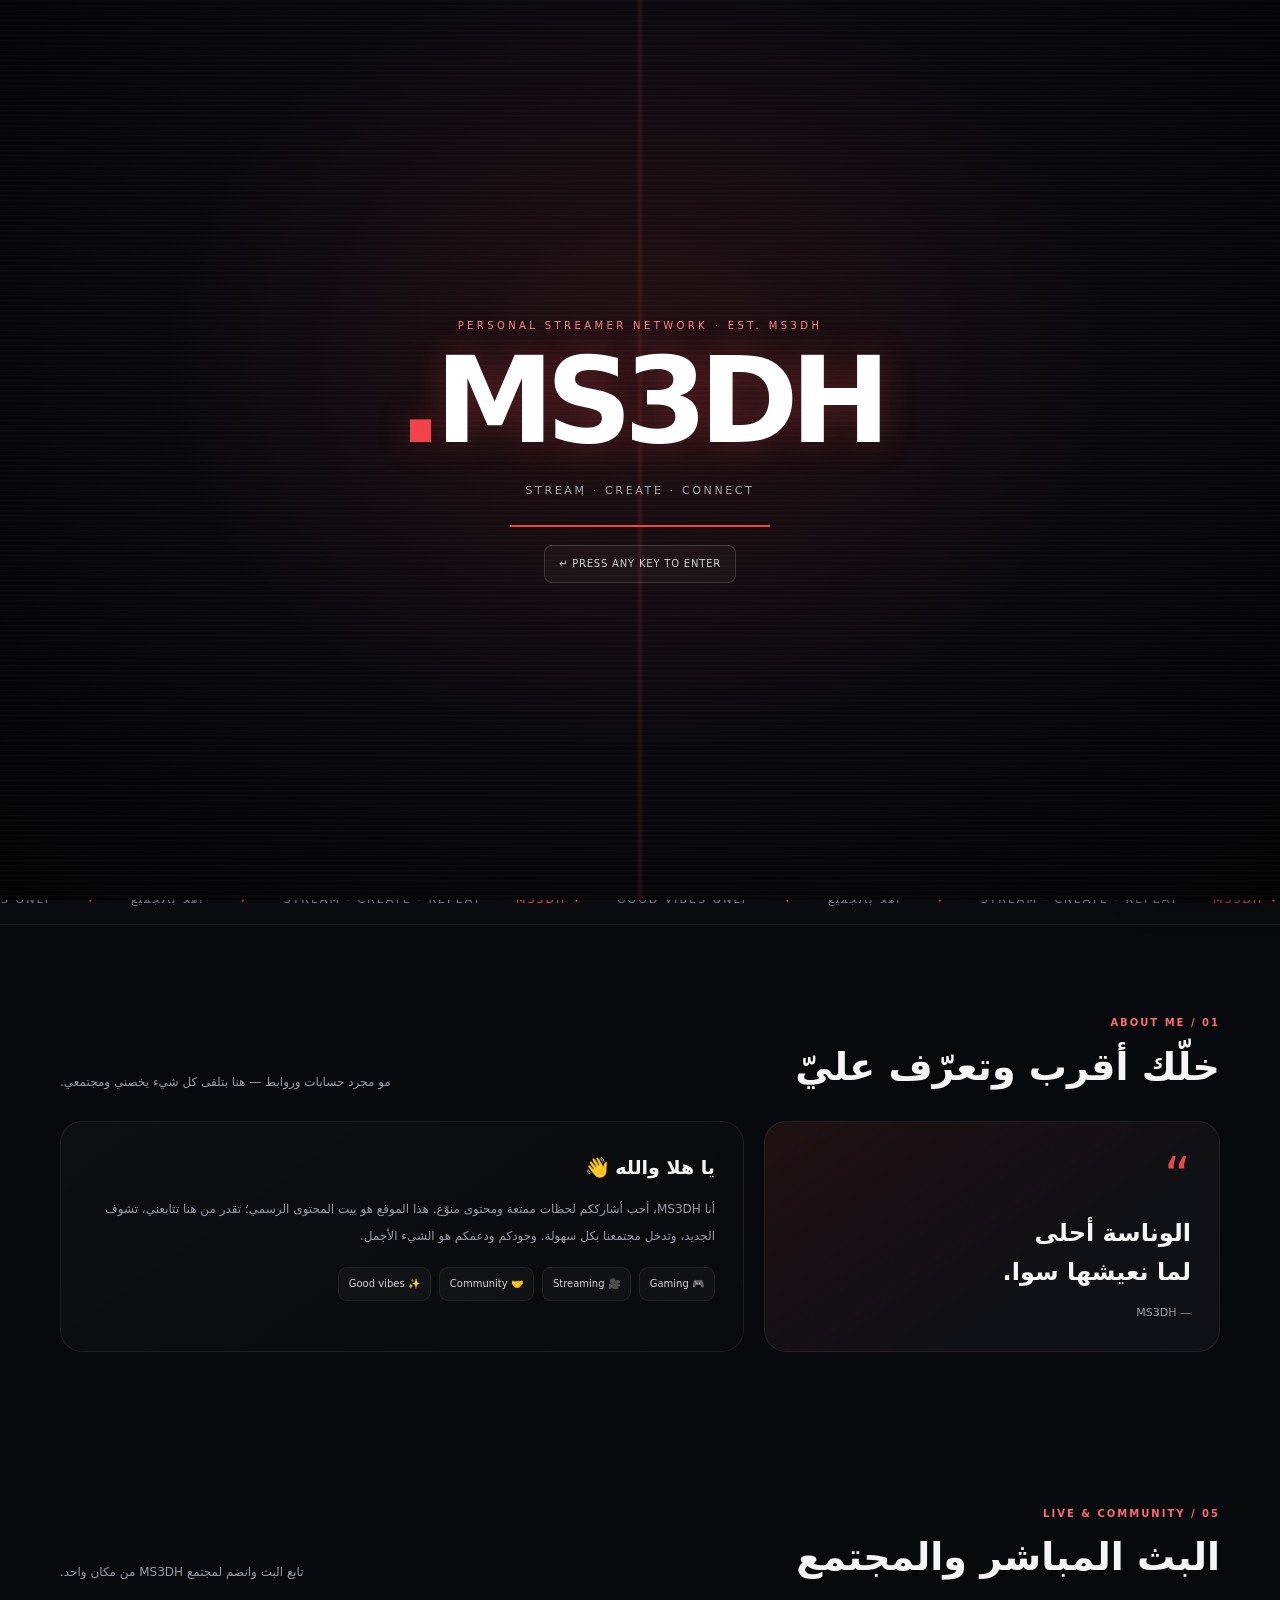
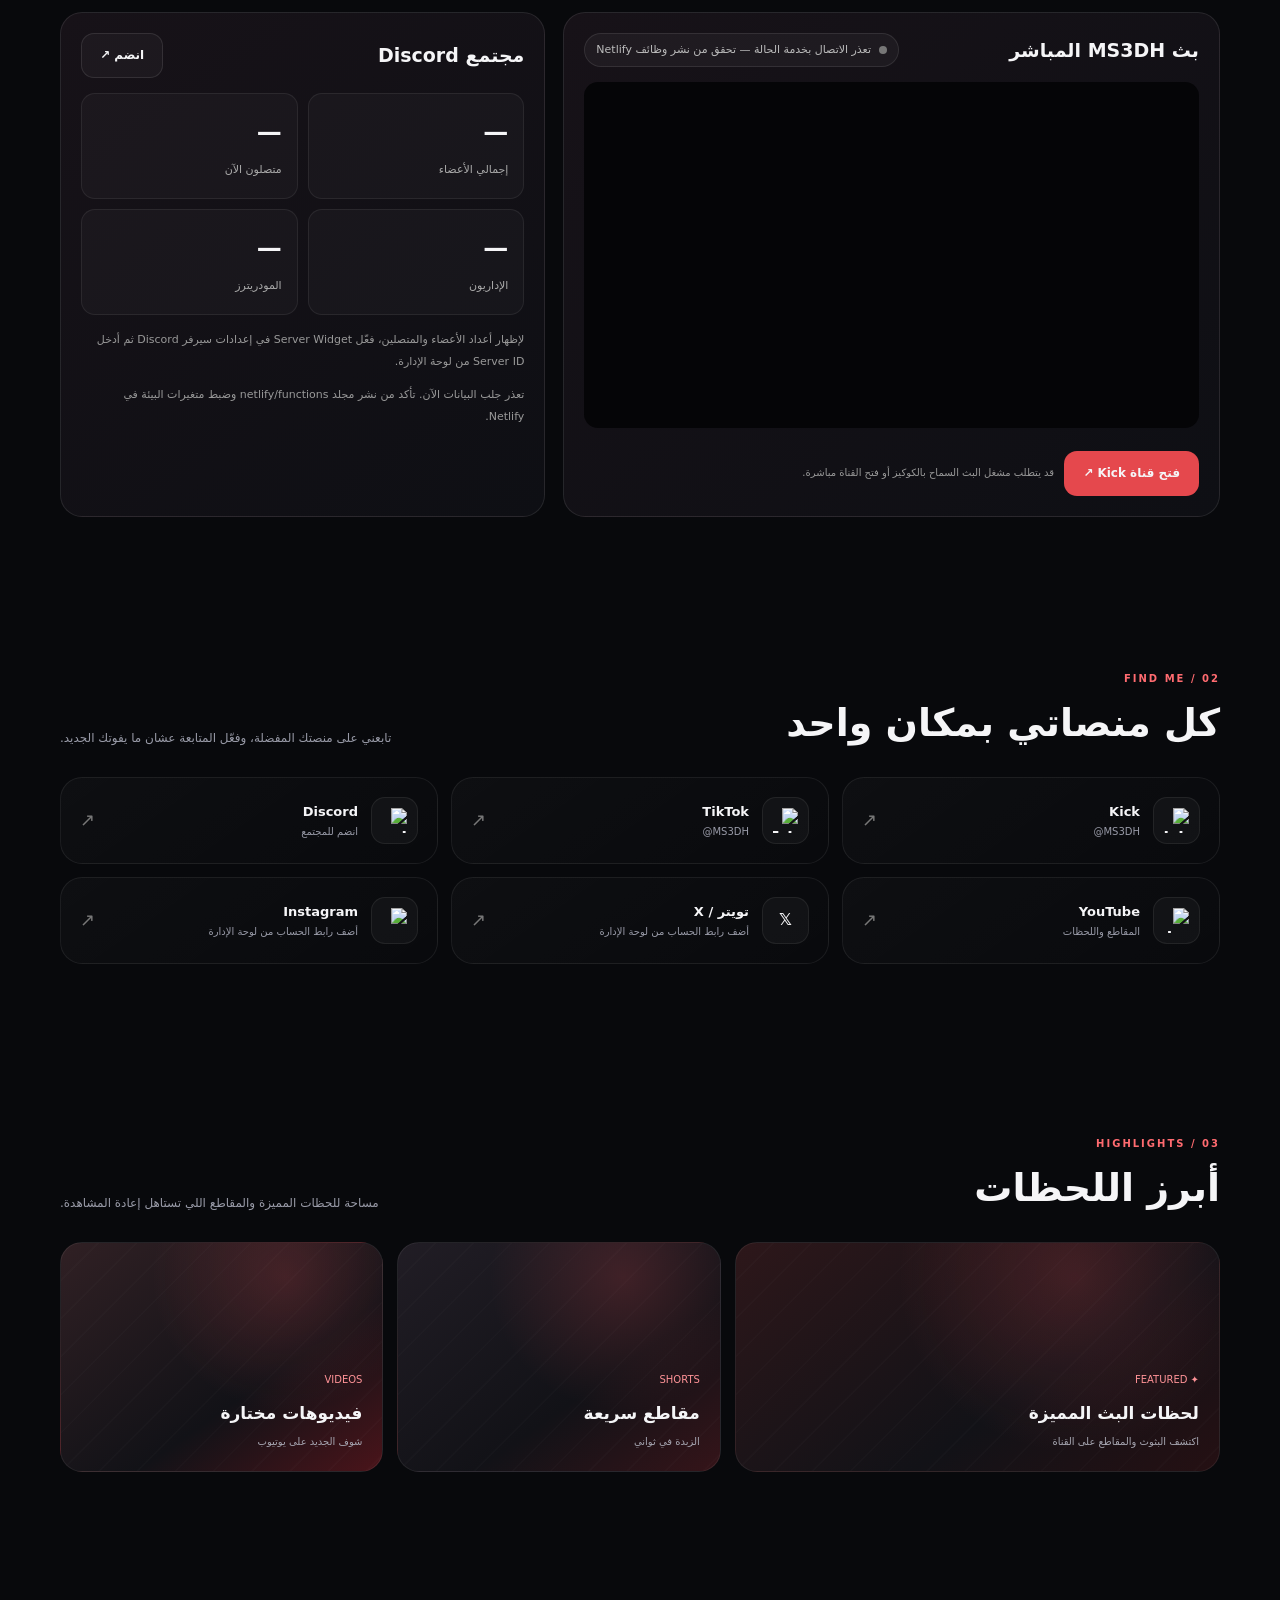
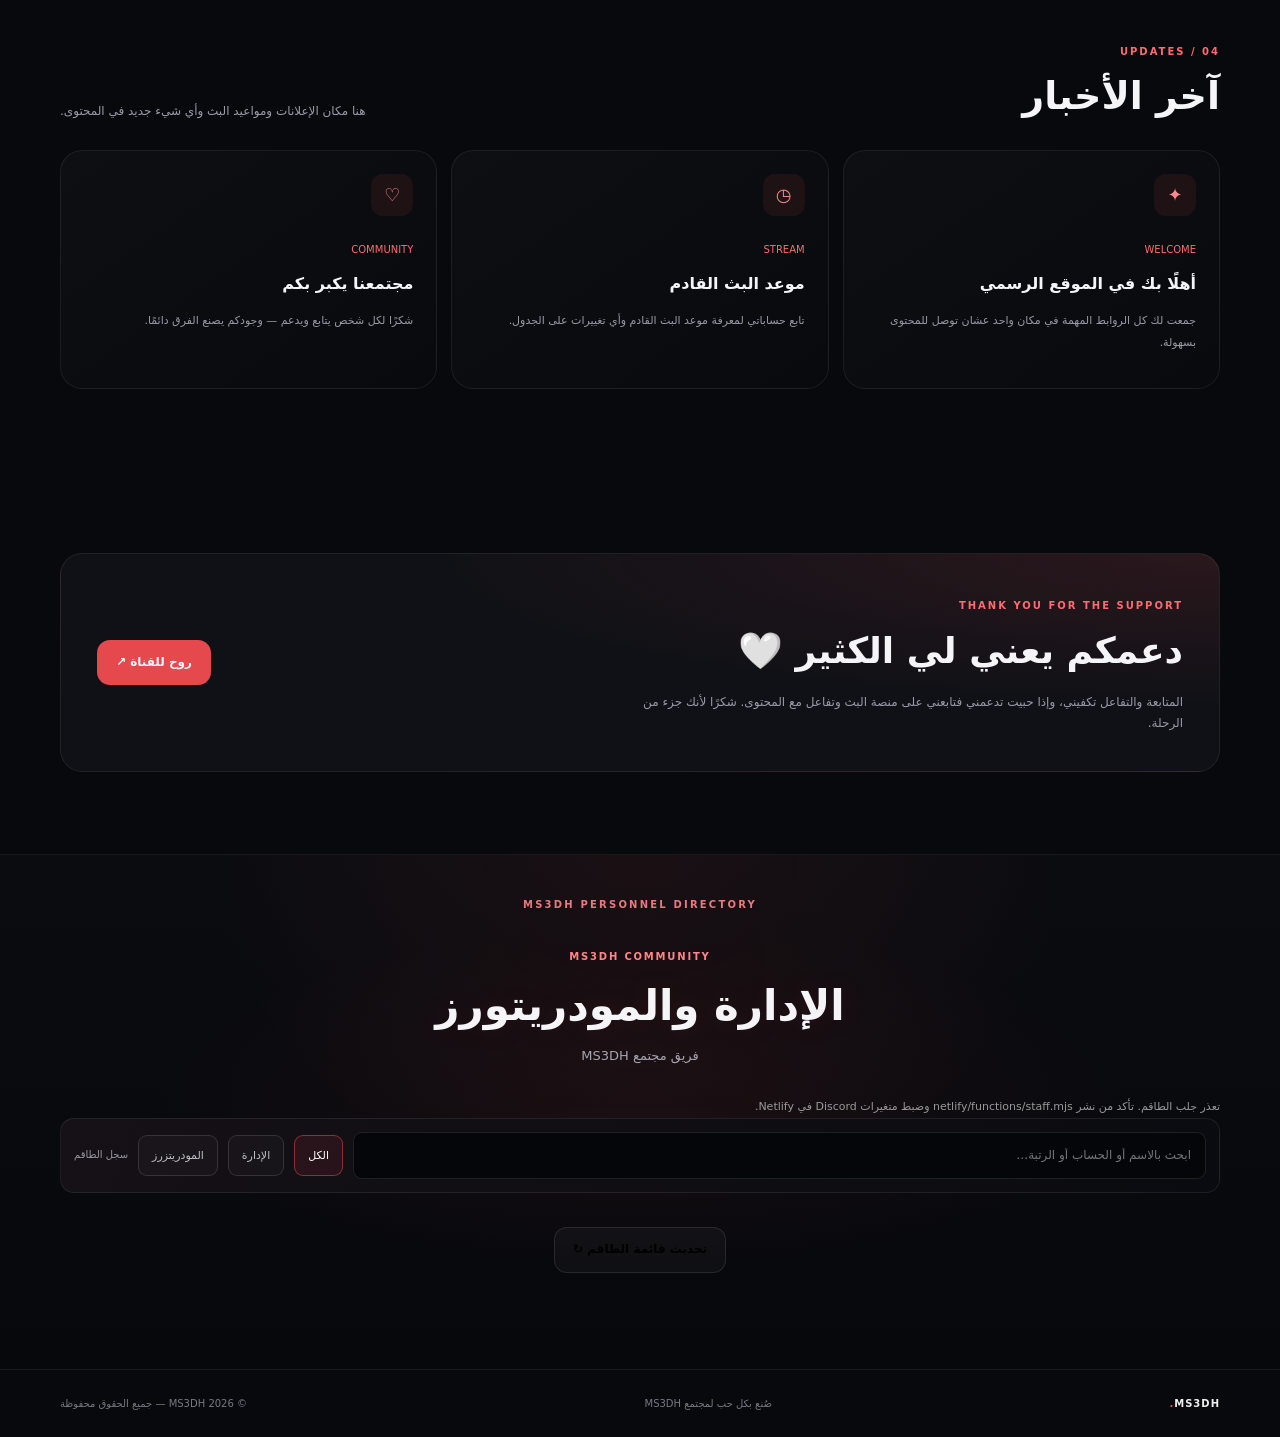
==== commit 15a3c130: "Add files via upload" ====
--- a/index.html
+++ b/index.html
@@ -10,6 +10,20 @@
 <title>MS3DH | الموقع الرسمي</title>
 
 <style type="text/css">@font-face {font-family:'Alexandria';font-style:normal;font-weight:300;src:url(/cf-fonts/v/alexandria/5.2.8/vietnamese/wght/normal.woff2);unicode-range:U+0102-0103,U+0110-0111,U+0128-0129,U+0168-0169,U+01A0-01A1,U+01AF-01B0,U+0300-0301,U+0303-0304,U+0308-0309,U+0323,U+0329,U+1EA0-1EF9,U+20AB;font-display:swap;}@font-face {font-family:'Alexandria';font-style:normal;font-weight:300;src:url(/cf-fonts/v/alexandria/5.2.8/latin/wght/normal.woff2);unicode-range:U+0000-00FF,U+0131,U+0152-0153,U+02BB-02BC,U+02C6,U+02DA,U+02DC,U+0304,U+0308,U+0329,U+2000-206F,U+20AC,U+2122,U+2191,U+2193,U+2212,U+2215,U+FEFF,U+FFFD;font-display:swap;}@font-face {font-family:'Alexandria';font-style:normal;font-weight:300;src:url(/cf-fonts/v/alexandria/5.2.8/arabic/wght/normal.woff2);unicode-range:U+0600-06FF,U+0750-077F,U+0870-088E,U+0890-0891,U+0897-08E1,U+08E3-08FF,U+200C-200E,U+2010-2011,U+204F,U+2E41,U+FB50-FDFF,U+FE70-FE74,U+FE76-FEFC,U+102E0-102FB,U+10E60-10E7E,U+10EC2-10EC4,U+10EFC-10EFF,U+1EE00-1EE03,U+1EE05-1EE1F,U+1EE21-1EE22,U+1EE24,U+1EE27,U+1EE29-1EE32,U+1EE34-1EE37,U+1EE39,U+1EE3B,U+1EE42,U+1EE47,U+1EE49,U+1EE4B,U+1EE4D-1EE4F,U+1EE51-1EE52,U+1EE54,U+1EE57,U+1EE59,U+1EE5B,U+1EE5D,U+1EE5F,U+1EE61-1EE62,U+1EE64,U+1EE67-1EE6A,U+1EE6C-1EE72,U+1EE74-1EE77,U+1EE79-1EE7C,U+1EE7E,U+1EE80-1EE89,U+1EE8B-1EE9B,U+1EEA1-1EEA3,U+1EEA5-1EEA9,U+1EEAB-1EEBB,U+1EEF0-1EEF1;font-display:swap;}@font-face {font-family:'Alexandria';font-style:normal;font-weight:300;src:url(/cf-fonts/v/alexandria/5.2.8/latin-ext/wght/normal.woff2);unicode-range:U+0100-02BA,U+02BD-02C5,U+02C7-02CC,U+02CE-02D7,U+02DD-02FF,U+0304,U+0308,U+0329,U+1D00-1DBF,U+1E00-1E9F,U+1EF2-1EFF,U+2020,U+20A0-20AB,U+20AD-20C0,U+2113,U+2C60-2C7F,U+A720-A7FF;font-display:swap;}@font-face {font-family:'Alexandria';font-style:normal;font-weight:400;src:url(/cf-fonts/v/alexandria/5.2.8/vietnamese/wght/normal.woff2);unicode-range:U+0102-0103,U+0110-0111,U+0128-0129,U+0168-0169,U+01A0-01A1,U+01AF-01B0,U+0300-0301,U+0303-0304,U+0308-0309,U+0323,U+0329,U+1EA0-1EF9,U+20AB;font-display:swap;}@font-face {font-family:'Alexandria';font-style:normal;font-weight:400;src:url(/cf-fonts/v/alexandria/5.2.8/latin/wght/normal.woff2);unicode-range:U+0000-00FF,U+0131,U+0152-0153,U+02BB-02BC,U+02C6,U+02DA,U+02DC,U+0304,U+0308,U+0329,U+2000-206F,U+20AC,U+2122,U+2191,U+2193,U+2212,U+2215,U+FEFF,U+FFFD;font-display:swap;}@font-face {font-family:'Alexandria';font-style:normal;font-weight:400;src:url(/cf-fonts/v/alexandria/5.2.8/arabic/wght/normal.woff2);unicode-range:U+0600-06FF,U+0750-077F,U+0870-088E,U+0890-0891,U+0897-08E1,U+08E3-08FF,U+200C-200E,U+2010-2011,U+204F,U+2E41,U+FB50-FDFF,U+FE70-FE74,U+FE76-FEFC,U+102E0-102FB,U+10E60-10E7E,U+10EC2-10EC4,U+10EFC-10EFF,U+1EE00-1EE03,U+1EE05-1EE1F,U+1EE21-1EE22,U+1EE24,U+1EE27,U+1EE29-1EE32,U+1EE34-1EE37,U+1EE39,U+1EE3B,U+1EE42,U+1EE47,U+1EE49,U+1EE4B,U+1EE4D-1EE4F,U+1EE51-1EE52,U+1EE54,U+1EE57,U+1EE59,U+1EE5B,U+1EE5D,U+1EE5F,U+1EE61-1EE62,U+1EE64,U+1EE67-1EE6A,U+1EE6C-1EE72,U+1EE74-1EE77,U+1EE79-1EE7C,U+1EE7E,U+1EE80-1EE89,U+1EE8B-1EE9B,U+1EEA1-1EEA3,U+1EEA5-1EEA9,U+1EEAB-1EEBB,U+1EEF0-1EEF1;font-display:swap;}@font-face {font-family:'Alexandria';font-style:normal;font-weight:400;src:url(/cf-fonts/v/alexandria/5.2.8/latin-ext/wght/normal.woff2);unicode-range:U+0100-02BA,U+02BD-02C5,U+02C7-02CC,U+02CE-02D7,U+02DD-02FF,U+0304,U+0308,U+0329,U+1D00-1DBF,U+1E00-1E9F,U+1EF2-1EFF,U+2020,U+20A0-20AB,U+20AD-20C0,U+2113,U+2C60-2C7F,U+A720-A7FF;font-display:swap;}@font-face {font-family:'Alexandria';font-style:normal;font-weight:500;src:url(/cf-fonts/v/alexandria/5.2.8/latin/wght/normal.woff2);unicode-range:U+0000-00FF,U+0131,U+0152-0153,U+02BB-02BC,U+02C6,U+02DA,U+02DC,U+0304,U+0308,U+0329,U+2000-206F,U+20AC,U+2122,U+2191,U+2193,U+2212,U+2215,U+FEFF,U+FFFD;font-display:swap;}@font-face {font-family:'Alexandria';font-style:normal;font-weight:500;src:url(/cf-fonts/v/alexandria/5.2.8/latin-ext/wght/normal.woff2);unicode-range:U+0100-02BA,U+02BD-02C5,U+02C7-02CC,U+02CE-02D7,U+02DD-02FF,U+0304,U+0308,U+0329,U+1D00-1DBF,U+1E00-1E9F,U+1EF2-1EFF,U+2020,U+20A0-20AB,U+20AD-20C0,U+2113,U+2C60-2C7F,U+A720-A7FF;font-display:swap;}@font-face {font-family:'Alexandria';font-style:normal;font-weight:500;src:url(/cf-fonts/v/alexandria/5.2.8/arabic/wght/normal.woff2);unicode-range:U+0600-06FF,U+0750-077F,U+0870-088E,U+0890-0891,U+0897-08E1,U+08E3-08FF,U+200C-200E,U+2010-2011,U+204F,U+2E41,U+FB50-FDFF,U+FE70-FE74,U+FE76-FEFC,U+102E0-102FB,U+10E60-10E7E,U+10EC2-10EC4,U+10EFC-10EFF,U+1EE00-1EE03,U+1EE05-1EE1F,U+1EE21-1EE22,U+1EE24,U+1EE27,U+1EE29-1EE32,U+1EE34-1EE37,U+1EE39,U+1EE3B,U+1EE42,U+1EE47,U+1EE49,U+1EE4B,U+1EE4D-1EE4F,U+1EE51-1EE52,U+1EE54,U+1EE57,U+1EE59,U+1EE5B,U+1EE5D,U+1EE5F,U+1EE61-1EE62,U+1EE64,U+1EE67-1EE6A,U+1EE6C-1EE72,U+1EE74-1EE77,U+1EE79-1EE7C,U+1EE7E,U+1EE80-1EE89,U+1EE8B-1EE9B,U+1EEA1-1EEA3,U+1EEA5-1EEA9,U+1EEAB-1EEBB,U+1EEF0-1EEF1;font-display:swap;}@font-face {font-family:'Alexandria';font-style:normal;font-weight:500;src:url(/cf-fonts/v/alexandria/5.2.8/vietnamese/wght/normal.woff2);unicode-range:U+0102-0103,U+0110-0111,U+0128-0129,U+0168-0169,U+01A0-01A1,U+01AF-01B0,U+0300-0301,U+0303-0304,U+0308-0309,U+0323,U+0329,U+1EA0-1EF9,U+20AB;font-display:swap;}@font-face {font-family:'Alexandria';font-style:normal;font-weight:600;src:url(/cf-fonts/v/alexandria/5.2.8/latin/wght/normal.woff2);unicode-range:U+0000-00FF,U+0131,U+0152-0153,U+02BB-02BC,U+02C6,U+02DA,U+02DC,U+0304,U+0308,U+0329,U+2000-206F,U+20AC,U+2122,U+2191,U+2193,U+2212,U+2215,U+FEFF,U+FFFD;font-display:swap;}@font-face {font-family:'Alexandria';font-style:normal;font-weight:600;src:url(/cf-fonts/v/alexandria/5.2.8/arabic/wght/normal.woff2);unicode-range:U+0600-06FF,U+0750-077F,U+0870-088E,U+0890-0891,U+0897-08E1,U+08E3-08FF,U+200C-200E,U+2010-2011,U+204F,U+2E41,U+FB50-FDFF,U+FE70-FE74,U+FE76-FEFC,U+102E0-102FB,U+10E60-10E7E,U+10EC2-10EC4,U+10EFC-10EFF,U+1EE00-1EE03,U+1EE05-1EE1F,U+1EE21-1EE22,U+1EE24,U+1EE27,U+1EE29-1EE32,U+1EE34-1EE37,U+1EE39,U+1EE3B,U+1EE42,U+1EE47,U+1EE49,U+1EE4B,U+1EE4D-1EE4F,U+1EE51-1EE52,U+1EE54,U+1EE57,U+1EE59,U+1EE5B,U+1EE5D,U+1EE5F,U+1EE61-1EE62,U+1EE64,U+1EE67-1EE6A,U+1EE6C-1EE72,U+1EE74-1EE77,U+1EE79-1EE7C,U+1EE7E,U+1EE80-1EE89,U+1EE8B-1EE9B,U+1EEA1-1EEA3,U+1EEA5-1EEA9,U+1EEAB-1EEBB,U+1EEF0-1EEF1;font-display:swap;}@font-face {font-family:'Alexandria';font-style:normal;font-weight:600;src:url(/cf-fonts/v/alexandria/5.2.8/vietnamese/wght/normal.woff2);unicode-range:U+0102-0103,U+0110-0111,U+0128-0129,U+0168-0169,U+01A0-01A1,U+01AF-01B0,U+0300-0301,U+0303-0304,U+0308-0309,U+0323,U+0329,U+1EA0-1EF9,U+20AB;font-display:swap;}@font-face {font-family:'Alexandria';font-style:normal;font-weight:600;src:url(/cf-fonts/v/alexandria/5.2.8/latin-ext/wght/normal.woff2);unicode-range:U+0100-02BA,U+02BD-02C5,U+02C7-02CC,U+02CE-02D7,U+02DD-02FF,U+0304,U+0308,U+0329,U+1D00-1DBF,U+1E00-1E9F,U+1EF2-1EFF,U+2020,U+20A0-20AB,U+20AD-20C0,U+2113,U+2C60-2C7F,U+A720-A7FF;font-display:swap;}@font-face {font-family:'Alexandria';font-style:normal;font-weight:700;src:url(/cf-fonts/v/alexandria/5.2.8/latin-ext/wght/normal.woff2);unicode-range:U+0100-02BA,U+02BD-02C5,U+02C7-02CC,U+02CE-02D7,U+02DD-02FF,U+0304,U+0308,U+0329,U+1D00-1DBF,U+1E00-1E9F,U+1EF2-1EFF,U+2020,U+20A0-20AB,U+20AD-20C0,U+2113,U+2C60-2C7F,U+A720-A7FF;font-display:swap;}@font-face {font-family:'Alexandria';font-style:normal;font-weight:700;src:url(/cf-fonts/v/alexandria/5.2.8/latin/wght/normal.woff2);unicode-range:U+0000-00FF,U+0131,U+0152-0153,U+02BB-02BC,U+02C6,U+02DA,U+02DC,U+0304,U+0308,U+0329,U+2000-206F,U+20AC,U+2122,U+2191,U+2193,U+2212,U+2215,U+FEFF,U+FFFD;font-display:swap;}@font-face {font-family:'Alexandria';font-style:normal;font-weight:700;src:url(/cf-fonts/v/alexandria/5.2.8/arabic/wght/normal.woff2);unicode-range:U+0600-06FF,U+0750-077F,U+0870-088E,U+0890-0891,U+0897-08E1,U+08E3-08FF,U+200C-200E,U+2010-2011,U+204F,U+2E41,U+FB50-FDFF,U+FE70-FE74,U+FE76-FEFC,U+102E0-102FB,U+10E60-10E7E,U+10EC2-10EC4,U+10EFC-10EFF,U+1EE00-1EE03,U+1EE05-1EE1F,U+1EE21-1EE22,U+1EE24,U+1EE27,U+1EE29-1EE32,U+1EE34-1EE37,U+1EE39,U+1EE3B,U+1EE42,U+1EE47,U+1EE49,U+1EE4B,U+1EE4D-1EE4F,U+1EE51-1EE52,U+1EE54,U+1EE57,U+1EE59,U+1EE5B,U+1EE5D,U+1EE5F,U+1EE61-1EE62,U+1EE64,U+1EE67-1EE6A,U+1EE6C-1EE72,U+1EE74-1EE77,U+1EE79-1EE7C,U+1EE7E,U+1EE80-1EE89,U+1EE8B-1EE9B,U+1EEA1-1EEA3,U+1EEA5-1EEA9,U+1EEAB-1EEBB,U+1EEF0-1EEF1;font-display:swap;}@font-face {font-family:'Alexandria';font-style:normal;font-weight:700;src:url(/cf-fonts/v/alexandria/5.2.8/vietnamese/wght/normal.woff2);unicode-range:U+0102-0103,U+0110-0111,U+0128-0129,U+0168-0169,U+01A0-01A1,U+01AF-01B0,U+0300-0301,U+0303-0304,U+0308-0309,U+0323,U+0329,U+1EA0-1EF9,U+20AB;font-display:swap;}@font-face {font-family:'Alexandria';font-style:normal;font-weight:800;src:url(/cf-fonts/v/alexandria/5.2.8/arabic/wght/normal.woff2);unicode-range:U+0600-06FF,U+0750-077F,U+0870-088E,U+0890-0891,U+0897-08E1,U+08E3-08FF,U+200C-200E,U+2010-2011,U+204F,U+2E41,U+FB50-FDFF,U+FE70-FE74,U+FE76-FEFC,U+102E0-102FB,U+10E60-10E7E,U+10EC2-10EC4,U+10EFC-10EFF,U+1EE00-1EE03,U+1EE05-1EE1F,U+1EE21-1EE22,U+1EE24,U+1EE27,U+1EE29-1EE32,U+1EE34-1EE37,U+1EE39,U+1EE3B,U+1EE42,U+1EE47,U+1EE49,U+1EE4B,U+1EE4D-1EE4F,U+1EE51-1EE52,U+1EE54,U+1EE57,U+1EE59,U+1EE5B,U+1EE5D,U+1EE5F,U+1EE61-1EE62,U+1EE64,U+1EE67-1EE6A,U+1EE6C-1EE72,U+1EE74-1EE77,U+1EE79-1EE7C,U+1EE7E,U+1EE80-1EE89,U+1EE8B-1EE9B,U+1EEA1-1EEA3,U+1EEA5-1EEA9,U+1EEAB-1EEBB,U+1EEF0-1EEF1;font-display:swap;}@font-face {font-family:'Alexandria';font-style:normal;font-weight:800;src:url(/cf-fonts/v/alexandria/5.2.8/vietnamese/wght/normal.woff2);unicode-range:U+0102-0103,U+0110-0111,U+0128-0129,U+0168-0169,U+01A0-01A1,U+01AF-01B0,U+0300-0301,U+0303-0304,U+0308-0309,U+0323,U+0329,U+1EA0-1EF9,U+20AB;font-display:swap;}@font-face {font-family:'Alexandria';font-style:normal;font-weight:800;src:url(/cf-fonts/v/alexandria/5.2.8/latin-ext/wght/normal.woff2);unicode-range:U+0100-02BA,U+02BD-02C5,U+02C7-02CC,U+02CE-02D7,U+02DD-02FF,U+0304,U+0308,U+0329,U+1D00-1DBF,U+1E00-1E9F,U+1EF2-1EFF,U+2020,U+20A0-20AB,U+20AD-20C0,U+2113,U+2C60-2C7F,U+A720-A7FF;font-display:swap;}@font-face {font-family:'Alexandria';font-style:normal;font-weight:800;src:url(/cf-fonts/v/alexandria/5.2.8/latin/wght/normal.woff2);unicode-range:U+0000-00FF,U+0131,U+0152-0153,U+02BB-02BC,U+02C6,U+02DA,U+02DC,U+0304,U+0308,U+0329,U+2000-206F,U+20AC,U+2122,U+2191,U+2193,U+2212,U+2215,U+FEFF,U+FFFD;font-display:swap;}@font-face {font-family:'Alexandria';font-style:normal;font-weight:900;src:url(/cf-fonts/v/alexandria/5.2.8/latin-ext/wght/normal.woff2);unicode-range:U+0100-02BA,U+02BD-02C5,U+02C7-02CC,U+02CE-02D7,U+02DD-02FF,U+0304,U+0308,U+0329,U+1D00-1DBF,U+1E00-1E9F,U+1EF2-1EFF,U+2020,U+20A0-20AB,U+20AD-20C0,U+2113,U+2C60-2C7F,U+A720-A7FF;font-display:swap;}@font-face {font-family:'Alexandria';font-style:normal;font-weight:900;src:url(/cf-fonts/v/alexandria/5.2.8/latin/wght/normal.woff2);unicode-range:U+0000-00FF,U+0131,U+0152-0153,U+02BB-02BC,U+02C6,U+02DA,U+02DC,U+0304,U+0308,U+0329,U+2000-206F,U+20AC,U+2122,U+2191,U+2193,U+2212,U+2215,U+FEFF,U+FFFD;font-display:swap;}@font-face {font-family:'Alexandria';font-style:normal;font-weight:900;src:url(/cf-fonts/v/alexandria/5.2.8/vietnamese/wght/normal.woff2);unicode-range:U+0102-0103,U+0110-0111,U+0128-0129,U+0168-0169,U+01A0-01A1,U+01AF-01B0,U+0300-0301,U+0303-0304,U+0308-0309,U+0323,U+0329,U+1EA0-1EF9,U+20AB;font-display:swap;}@font-face {font-family:'Alexandria';font-style:normal;font-weight:900;src:url(/cf-fonts/v/alexandria/5.2.8/arabic/wght/normal.woff2);unicode-range:U+0600-06FF,U+0750-077F,U+0870-088E,U+0890-0891,U+0897-08E1,U+08E3-08FF,U+200C-200E,U+2010-2011,U+204F,U+2E41,U+FB50-FDFF,U+FE70-FE74,U+FE76-FEFC,U+102E0-102FB,U+10E60-10E7E,U+10EC2-10EC4,U+10EFC-10EFF,U+1EE00-1EE03,U+1EE05-1EE1F,U+1EE21-1EE22,U+1EE24,U+1EE27,U+1EE29-1EE32,U+1EE34-1EE37,U+1EE39,U+1EE3B,U+1EE42,U+1EE47,U+1EE49,U+1EE4B,U+1EE4D-1EE4F,U+1EE51-1EE52,U+1EE54,U+1EE57,U+1EE59,U+1EE5B,U+1EE5D,U+1EE5F,U+1EE61-1EE62,U+1EE64,U+1EE67-1EE6A,U+1EE6C-1EE72,U+1EE74-1EE77,U+1EE79-1EE7C,U+1EE7E,U+1EE80-1EE89,U+1EE8B-1EE9B,U+1EEA1-1EEA3,U+1EEA5-1EEA9,U+1EEAB-1EEBB,U+1EEF0-1EEF1;font-display:swap;}
+
+/* MS3DH personnel roster: inspired by a command-staff directory, not copied */
+#ms-staff-list{display:flex!important;flex-direction:column;gap:28px}
+.ms-roster-group{border:1px solid #ffffff18;border-radius:18px;overflow:hidden;background:linear-gradient(145deg,#111217,#090a0e);box-shadow:0 18px 45px #0005;animation:msStaffEnter .5s both}
+.ms-roster-heading{display:flex;align-items:center;justify-content:space-between;gap:12px;padding:16px 20px;background:linear-gradient(90deg,#e5484d20,transparent);border-bottom:1px solid #e5484d40}
+.ms-roster-heading h3{margin:0;font-size:16px;letter-spacing:.04em}.ms-roster-heading small{color:#ff858a;font-size:11px;letter-spacing:.12em}
+.ms-roster-table-head{display:grid;grid-template-columns:minmax(180px,1.5fr) minmax(120px,1fr) minmax(230px,1.4fr);gap:14px;padding:10px 18px;color:#92939d;background:#ffffff04;font-size:10px;font-weight:800;letter-spacing:.1em}
+.ms-roster-person{display:grid;grid-template-columns:minmax(180px,1.5fr) minmax(120px,1fr) minmax(230px,1.4fr);gap:14px;align-items:center;padding:16px 18px;border-bottom:1px solid #ffffff10;transition:background .25s,transform .25s;animation:msStaffEnter .45s both}
+.ms-roster-person:last-child{border-bottom:0}.ms-roster-person:hover{background:#e5484d0b}
+.ms-roster-identity{display:flex;align-items:center;gap:12px;min-width:0}.ms-roster-avatar{width:54px;height:54px;flex:0 0 54px;border-radius:12px;object-fit:cover;border:1px solid #e5484d65;background:#191a20;box-shadow:0 0 22px #e5484d15}.ms-roster-name{font-weight:800;overflow-wrap:anywhere;color:#f5f5f7}.ms-roster-sub{display:block;color:#9697a2;font-size:11px;margin-top:5px;line-height:1.6;overflow-wrap:anywhere}
+.ms-roster-rank{display:inline-flex;align-items:center;gap:7px;padding:7px 10px;border:1px solid #e5484d50;background:#e5484d12;color:#ff969b;border-radius:7px;font-size:11px;font-weight:800;width:max-content;max-width:100%}.ms-roster-rank:before{content:"";width:6px;height:6px;border-radius:50%;background:#ff515b;box-shadow:0 0 10px #ff515b}
+.ms-promo-clock{min-width:0}.ms-promo-clock-label{display:flex;justify-content:space-between;gap:8px;font-size:10px;color:#a6a7b0;margin-bottom:8px}.ms-promo-clock-label b{color:#ff858a}.ms-promo-digits{display:flex;direction:ltr;justify-content:flex-end;gap:5px}.ms-promo-unit{min-width:43px;padding:7px 5px 5px;text-align:center;border:1px solid #ffffff15;border-radius:7px;background:linear-gradient(180deg,#1c1d24,#0b0c10);box-shadow:inset 0 1px #ffffff08}.ms-promo-unit strong{display:block;color:#fff;font:800 17px/1.2 ui-monospace,SFMono-Regular,Consolas,monospace;font-variant-numeric:tabular-nums}.ms-promo-unit small{display:block;margin-top:4px;color:#92939d;font-size:8px}.ms-promo-none{color:#858691;font-size:11px;padding:10px;border:1px dashed #ffffff20;border-radius:8px;text-align:center}
+.ms-roster-extra{grid-column:1/-1;margin-inline-start:66px;min-width:0}.ms-roster-extra .ms-member-missions{margin-top:0}.ms-roster-note{font-size:11px;color:#a5a6b0;margin:8px 0 0;line-height:1.7}
+@media(max-width:700px){.ms-roster-table-head{display:none}.ms-roster-person{grid-template-columns:minmax(0,1fr);gap:12px;padding:14px}.ms-roster-identity{grid-row:1}.ms-roster-rank{grid-row:2}.ms-promo-clock{grid-row:3}.ms-roster-extra{margin:0}.ms-promo-digits{justify-content:flex-start}.ms-promo-unit{flex:1;min-width:0}.ms-roster-heading{padding:14px}.ms-roster-heading h3{font-size:14px}}
 </style>
 <style>
 :root{--bg:#08090c;--panel:#101116;--panel2:#15161d;--text:#f5f5f7;--muted:#999ba8;--accent:#e5484d;--accent2:#ff6b70;--line:#ffffff12;--radius:22px}
@@ -62,6 +76,24 @@
 @media(max-width:800px){.nav{display:flex!important;justify-content:space-between!important;gap:8px!important}.navactions{gap:5px!important;max-width:none!important}.navsupport{padding:8px 9px!important;font-size:10px!important}.navcta{padding:8px 9px!important;font-size:10px!important}.brand{min-width:0!important;flex-shrink:1!important}}
 @media(max-width:360px){.nav{gap:4px!important}.brand{font-size:14px!important;gap:5px!important}.brandmark{width:30px!important;height:30px!important}.navactions{gap:4px!important}.navsupport,.navcta{padding:7px 6px!important;font-size:9px!important}}
 </style>
+
+<style id="ms3dh-command-interaction">
+:root{scroll-behavior:smooth;scroll-padding-top:96px}
+body{--ms-command-red:#f0444b;cursor:default}
+::selection{background:#f0444b55;color:#fff}
+.ms-scroll-progress{position:fixed;z-index:10001;top:0;right:0;height:3px;width:0;background:linear-gradient(90deg,#8e1118,#ff555b,#ffb0b2);box-shadow:0 0 14px #ff303866;transition:width .08s linear;pointer-events:none}
+.ms-command-strip{position:relative;z-index:50;display:flex;justify-content:space-between;align-items:center;gap:12px;padding:8px max(20px,calc((100vw - 1180px)/2));background:#08090ceF;border-bottom:1px solid #ffffff12;color:#9fa0aa;font-size:10px;letter-spacing:.06em;backdrop-filter:blur(16px)}
+.ms-command-left,.ms-command-right{display:flex;align-items:center;gap:13px;flex-wrap:wrap}.ms-command-live{display:inline-flex;align-items:center;gap:7px;color:#ff8c91}.ms-command-live i{width:7px;height:7px;border-radius:50%;background:#f0444b;box-shadow:0 0 10px #f0444b;animation:msCommandPulse 1.3s infinite}.ms-command-clock{font-variant-numeric:tabular-nums;color:#e7e7eb}
+.ms-command-search{border:1px solid #ffffff20;background:#ffffff08;color:#ddd;border-radius:8px;padding:6px 10px;font:inherit;cursor:pointer;transition:.2s}.ms-command-search:hover{border-color:#f0444b88;background:#f0444b12;color:white}
+.ms-cinematic-intro{position:fixed;inset:0;z-index:10020;display:grid;place-items:center;background:radial-gradient(ellipse at 50% 40%,#241014 0%,#09090d 52%,#030304 100%);color:#fff;overflow:hidden;transition:opacity .65s ease,visibility .65s ease}.ms-cinematic-intro.is-out{opacity:0;visibility:hidden;pointer-events:none}.ms-cinematic-intro:before,.ms-cinematic-intro:after{content:"";position:absolute;inset:-20%;pointer-events:none}.ms-cinematic-intro:before{background:repeating-linear-gradient(0deg,transparent 0 3px,#ffffff05 4px 5px);animation:msScan 8s linear infinite}.ms-cinematic-intro:after{background:linear-gradient(90deg,transparent 0 49.8%,#f0444b44 50%,transparent 50.2%);opacity:.5}.ms-intro-content{position:relative;z-index:1;text-align:center;padding:24px;animation:msIntroRise .9s both}.ms-intro-kicker{font-size:10px;letter-spacing:.34em;color:#ff858a}.ms-intro-logo{font-size:clamp(56px,13vw,120px);font-weight:900;letter-spacing:-.07em;line-height:1.1;text-shadow:0 0 35px #f0444b45}.ms-intro-logo span{color:#f0444b}.ms-intro-sub{font-size:11px;letter-spacing:.24em;color:#a5a5ae;margin-top:14px}.ms-intro-line{width:min(260px,70vw);height:2px;background:#ffffff16;margin:25px auto 18px;overflow:hidden}.ms-intro-line i{display:block;width:100%;height:100%;background:#f0444b;transform:scaleX(0);transform-origin:right;animation:msIntroLoad 2.2s ease forwards}.ms-intro-skip{border:1px solid #ffffff25;background:#ffffff08;color:#d1d1d7;border-radius:8px;padding:9px 14px;font-size:10px;letter-spacing:.08em;cursor:pointer;transition:.2s}.ms-intro-skip:hover{border-color:#f0444b;color:#fff}
+.ms-roster-toolbar{display:flex;align-items:center;gap:10px;flex-wrap:wrap;margin:0 0 16px;padding:13px;border:1px solid #ffffff14;border-radius:14px;background:linear-gradient(110deg,#151116,#0a0b10)}.ms-roster-search{flex:1;min-width:190px;border:1px solid #ffffff1b;background:#050609;color:#fff;border-radius:9px;padding:12px 14px;font:inherit;font-size:12px;outline:none}.ms-roster-search:focus{border-color:#f0444b99;box-shadow:0 0 0 3px #f0444b15}.ms-roster-filter{border:1px solid #ffffff20;background:#ffffff06;color:#bfc0c8;border-radius:9px;padding:10px 13px;font:inherit;font-size:11px;cursor:pointer;transition:.2s}.ms-roster-filter:hover,.ms-roster-filter.is-active{background:#f0444b18;border-color:#f0444b88;color:#fff}.ms-roster-result{font-size:10px;color:#999aa4;margin-inline-start:auto}.ms-roster-person{cursor:default}.ms-roster-person.ms-filter-hidden,.ms-roster-group.ms-filter-hidden{display:none!important}.ms-roster-person.is-focused{background:#f0444b10;box-shadow:inset -3px 0 #f0444b}
+.ms-search-modal{position:fixed;inset:0;z-index:10010;display:none;place-items:start center;padding:14vh 16px 20px;background:#000b;backdrop-filter:blur(8px)}.ms-search-modal.is-open{display:grid}.ms-search-box{width:min(620px,100%);border:1px solid #ffffff24;border-radius:17px;background:#101116;box-shadow:0 25px 100px #000b;overflow:hidden;animation:msIntroRise .2s both}.ms-search-input{width:100%;border:0;outline:0;background:transparent;color:#fff;padding:20px;font:inherit;font-size:15px}.ms-search-hint{padding:12px 20px;border-top:1px solid #ffffff12;color:#999;font-size:10px;display:flex;justify-content:space-between;gap:10px}
+.ms-interactive-card{transition:transform .28s ease,border-color .28s ease,box-shadow .28s ease}.ms-interactive-card:hover{transform:translateY(-4px);border-color:#f0444b55!important;box-shadow:0 18px 44px #0005,0 0 25px #f0444b0b}.ms-nav-active{color:#fff!important}.ms-nav-active:after{transform:scaleX(1)!important;opacity:1!important}
+@keyframes msCommandPulse{50%{opacity:.3;transform:scale(.75)}}@keyframes msScan{to{transform:translateY(20px)}}@keyframes msIntroRise{from{opacity:0;transform:translateY(16px)}to{opacity:1;transform:translateY(0)}}@keyframes msIntroLoad{to{transform:scaleX(1)}}
+@media(max-width:650px){.ms-command-strip{padding:8px 14px;font-size:9px}.ms-command-left{gap:8px}.ms-command-right{gap:7px}.ms-command-strip .ms-command-muted{display:none}.ms-roster-toolbar{padding:10px}.ms-roster-filter{flex:1}.ms-roster-result{width:100%;margin:0}.ms-intro-sub{letter-spacing:.12em}}
+@media(prefers-reduced-motion:reduce){*,*:before,*:after{scroll-behavior:auto!important;animation-duration:.01ms!important;animation-iteration-count:1!important;transition-duration:.01ms!important}}
+</style>
+
 </head>
 <body>
 <header class="topbar">
@@ -71,6 +103,7 @@
     <div class="navactions"><a class="navsupport" href="https://creators.sa/ms3dh" target="_blank" rel="noopener noreferrer">الدعم ♡</a><a class="navcta" href="#socials">تابعني <span>↗</span></a></div>
   </div>
 </header>
+<div class="ms-command-strip" id="ms-command-strip"><div class="ms-command-left"><span class="ms-command-live"><i></i> MS3DH NETWORK</span><span class="ms-command-muted">COMMUNITY · STREAM · CONTENT</span></div><div class="ms-command-right"><span id="ms-command-clock" class="ms-command-clock">--:--:--</span><span class="ms-command-muted">LOCAL SYSTEM</span><button class="ms-command-search" id="ms-open-search" type="button">⌕ بحث سريع <kbd>Ctrl K</kbd></button></div></div>
 <main>
   <div class="wrap hero" id="home">
     <div class="hero-copy reveal">
@@ -413,7 +446,8 @@
 }
 function msStaffPromotionMap(){return getState().msStaffPromotions||{}}
 function msStaffKey(member){return String(member.id||member.userId||member.user_id||member.username||member.name||'member')}
-function msStaffCountdown(date){if(!date)return 'موعد الترقية غير محدد';const target=new Date(date).getTime();if(!Number.isFinite(target))return 'موعد غير صالح';const left=target-Date.now();if(left<=0)return 'حان موعد الترقية!';const d=Math.floor(left/86400000),h=Math.floor(left%86400000/3600000),m=Math.floor(left%3600000/60000),sec=Math.floor(left%60000/1000);return `باقي ${d} يوم · ${h} ساعة · ${m} دقيقة · ${sec} ثانية`}
+function msStaffCountdown(date){if(!date)return null;const target=new Date(date).getTime();if(!Number.isFinite(target))return null;const left=target-Date.now();if(left<=0)return {done:true,days:0,hours:0,minutes:0,seconds:0};return {done:false,days:Math.floor(left/86400000),hours:Math.floor(left%86400000/3600000),minutes:Math.floor(left%3600000/60000),seconds:Math.floor(left%60000/1000)}}
+function msStaffCountdownText(date){const t=msStaffCountdown(date);if(!date)return 'موعد الترقية غير محدد';if(!t)return 'موعد غير صالح';if(t.done)return 'حان موعد الترقية!';return `باقي ${t.days} يوم · ${t.hours} ساعة · ${t.minutes} دقيقة · ${t.seconds} ثانية`}
 function msStaffAdminRender(members){
  const box=document.getElementById('ms-staff-admin-list');if(!box)return;box.replaceChildren();const map=msStaffPromotionMap();
  if(!members.length){box.textContent='لم يتم تحميل أعضاء الطاقم بعد.';return}
@@ -430,18 +464,86 @@
   const actions=document.createElement('div');actions.className='ms-admin-actions';const save=document.createElement('button');save.className='ms-admin-btn primary';save.type='button';save.textContent='حفظ الترقية والمهمات';save.onclick=()=>{const state=getState();state.msStaffPromotions=state.msStaffPromotions||{};state.msStaffPromotions[key]={rank:rank.value.trim(),date:date.value,note:desc.value.trim(),tasks:tasks.map(t=>({title:String(t.title||'').trim(),description:String(t.description||'').trim(),done:!!t.done})).filter(t=>t.title)};localStorage.setItem(STORE,JSON.stringify(state));msStaffRender({staff:window.__msStaffMembers||members});toast('تم حفظ الترقية والمهمات ✓')};actions.appendChild(save);card.append(heading,grid,taskBoard,actions);box.appendChild(card)
  })
 }
+function msStaffProfileEnsure(){
+ if(document.getElementById('ms-staff-profile-overlay'))return;
+ const style=document.createElement('style');style.id='ms-staff-profile-style';style.textContent=`
+ #ms-staff-profile-overlay{position:fixed;inset:0;z-index:10050;display:grid;place-items:center;padding:18px;background:#030407d9;backdrop-filter:blur(14px);opacity:0;visibility:hidden;transition:opacity .28s,visibility .28s}
+ #ms-staff-profile-overlay.is-open{opacity:1;visibility:visible}
+ .ms-profile-dialog{position:relative;width:min(720px,100%);max-height:min(88vh,850px);overflow:auto;border:1px solid #e5484d66;border-radius:24px;background:radial-gradient(ellipse at 90% 0%,#e5484d24,transparent 45%),linear-gradient(145deg,#17181f,#090a0e 72%);box-shadow:0 35px 110px #000b,0 0 45px #e5484d12;transform:translateY(24px) scale(.97);transition:transform .35s cubic-bezier(.2,.8,.2,1);overscroll-behavior:contain}
+ #ms-staff-profile-overlay.is-open .ms-profile-dialog{transform:none}
+ .ms-profile-close{position:absolute;top:14px;left:14px;width:40px;height:40px;border:1px solid #ffffff20;border-radius:12px;color:#fff;background:#08090cbb;font-size:22px;z-index:2}
+ .ms-profile-cover{height:125px;background:linear-gradient(120deg,#e5484d40,#16171d 55%,#090a0e);position:relative;overflow:hidden}
+ .ms-profile-cover:after{content:'MS3DH';position:absolute;right:24px;bottom:-25px;font-weight:900;font-size:clamp(60px,12vw,110px);line-height:1;color:#ffffff09;letter-spacing:-5px}
+ .ms-profile-main{padding:0 26px 26px}
+ .ms-profile-hero{display:flex;align-items:flex-end;gap:17px;margin-top:-48px;position:relative;z-index:1}
+ .ms-profile-avatar{width:112px;height:112px;flex:0 0 112px;object-fit:cover;border-radius:23px;border:3px solid #111217;outline:1px solid #e5484d99;background:#181920;box-shadow:0 10px 30px #0008}
+ .ms-profile-title{padding-bottom:8px;min-width:0}.ms-profile-title h2{font-size:clamp(22px,4vw,31px);line-height:1.4;margin:0;font-weight:900;overflow-wrap:anywhere}.ms-profile-title p{margin:4px 0 0;color:#a9aab4;font-size:12px;direction:ltr;text-align:right;overflow-wrap:anywhere}
+ .ms-profile-badge{display:inline-flex;margin-top:8px;padding:5px 10px;border-radius:7px;background:#e5484d18;border:1px solid #e5484d55;color:#ff969b;font-size:10px;font-weight:800}
+ .ms-profile-grid{display:grid;grid-template-columns:repeat(2,minmax(0,1fr));gap:12px;margin-top:22px}
+ .ms-profile-panel{min-width:0;border:1px solid #ffffff14;border-radius:15px;padding:15px;background:#ffffff04;animation:msCardIn .4s both}
+ .ms-profile-panel.wide{grid-column:1/-1}.ms-profile-panel h3{margin:0 0 11px;font-size:12px;color:#ff969b;display:flex;align-items:center;gap:8px}.ms-profile-panel p{margin:0;color:#c9cad2;font-size:12px;line-height:1.9;overflow-wrap:anywhere}
+ .ms-profile-roles{display:flex;gap:7px;flex-wrap:wrap}.ms-profile-role{display:inline-flex;padding:6px 9px;border:1px solid #ffffff18;border-radius:8px;background:#ffffff06;color:#e6e6ec;font-size:10px;max-width:100%;overflow-wrap:anywhere}
+ .ms-profile-countdown{display:grid;grid-template-columns:repeat(4,minmax(0,1fr));gap:7px}.ms-profile-time{border:1px solid #e5484d32;border-radius:10px;padding:10px 4px;text-align:center;background:linear-gradient(180deg,#21151a,#0b0c10)}.ms-profile-time strong{display:block;font:900 20px/1.2 ui-monospace,monospace;color:#fff;font-variant-numeric:tabular-nums}.ms-profile-time small{display:block;font-size:9px;color:#a4a5af;margin-top:5px}.ms-profile-mission{display:flex;gap:9px;align-items:flex-start;padding:10px 0;border-top:1px solid #ffffff0e;color:#d8d9df;font-size:11px;line-height:1.8}.ms-profile-mission:first-of-type{border-top:0}.ms-profile-mission i{width:9px;height:9px;flex:0 0 9px;margin-top:7px;border-radius:50%;background:#ff5a64;box-shadow:0 0 12px #ff5a6455}.ms-profile-mission.done{opacity:.62}.ms-profile-mission.done i{background:#55d6a2;box-shadow:0 0 12px #55d6a255}
+ .ms-profile-empty{color:#898b96;font-size:11px;padding:10px;border:1px dashed #ffffff1c;border-radius:9px;text-align:center}
+ .ms-roster-person[role=button]{cursor:pointer}.ms-roster-person[role=button]:focus-visible{outline:2px solid #ff6b70;outline-offset:3px}
+ .ms-copy-reveal{opacity:0;transform:translateY(18px);clip-path:inset(0 0 100% 0);transition:opacity .7s ease,transform .7s cubic-bezier(.2,.8,.2,1),clip-path .7s ease;transition-delay:var(--ms-reveal-delay,0ms)}.ms-copy-reveal.ms-copy-visible{opacity:1;transform:none;clip-path:inset(0 0 0 0)}
+ .ms-copy-reveal .ms-copy-word{display:inline-block;animation:msWordSettle .55s both;animation-delay:var(--ms-word-delay,0ms)}@keyframes msWordSettle{from{opacity:.15;transform:translateY(9px);filter:blur(3px)}to{opacity:1;transform:none;filter:none}}
+ @media(max-width:560px){#ms-staff-profile-overlay{padding:9px}.ms-profile-dialog{max-height:94vh;border-radius:18px}.ms-profile-main{padding:0 15px 18px}.ms-profile-cover{height:100px}.ms-profile-hero{gap:12px;margin-top:-38px}.ms-profile-avatar{width:84px;height:84px;flex-basis:84px;border-radius:17px}.ms-profile-title h2{font-size:20px}.ms-profile-title p{font-size:10px}.ms-profile-grid{gap:8px;margin-top:16px}.ms-profile-panel{padding:11px}.ms-profile-countdown{gap:4px}.ms-profile-time strong{font-size:16px}.ms-profile-time small{font-size:8px}}
+ @media(prefers-reduced-motion:reduce){.ms-profile-dialog,.ms-copy-reveal,.ms-copy-reveal .ms-copy-word{transition:none!important;animation:none!important}.ms-copy-reveal{opacity:1;transform:none;clip-path:none}}
+ `;document.head.appendChild(style);
+ const overlay=document.createElement('div');overlay.id='ms-staff-profile-overlay';overlay.innerHTML='<div class="ms-profile-dialog" role="dialog" aria-modal="true" aria-labelledby="ms-profile-name"><button type="button" class="ms-profile-close" aria-label="إغلاق الملف التعريفي">×</button><div class="ms-profile-cover"></div><div class="ms-profile-main" id="ms-profile-main"></div></div>';document.body.appendChild(overlay);
+ const close=()=>{overlay.classList.remove('is-open');document.body.classList.remove('ms-profile-open');if(window.__msProfileTimer){clearInterval(window.__msProfileTimer);window.__msProfileTimer=null}};overlay.querySelector('.ms-profile-close').addEventListener('click',close);overlay.addEventListener('click',e=>{if(e.target===overlay)close()});window.addEventListener('keydown',e=>{if(e.key==='Escape')close()});
+}
+function msOpenStaffProfile(member,groupKey){
+ msStaffProfileEnsure();const overlay=document.getElementById('ms-staff-profile-overlay'),main=document.getElementById('ms-profile-main');if(!overlay||!main)return;
+ const promo=msStaffPromotionMap()[msStaffKey(member)]||{},isAdmin=groupKey==='admin';const name=member.name||member.username||'عضو الطاقم',username=member.username||member.user_name||'';const avatar=member.avatar||member.avatarUrl||member.avatar_url||'';const roles=member.roles||member.roleNames||member.role_names||[];const roleList=(Array.isArray(roles)?roles.map(r=>typeof r==='string'?r:(r.name||r.label||'')).filter(Boolean):String(roles||'').split(',').map(x=>x.trim()).filter(Boolean));const currentRole=roleList.length?roleList.join(' · '):(isAdmin?'الإدارة':'مودريتزر');
+ const el=(tag,cls,text)=>{const n=document.createElement(tag);if(cls)n.className=cls;if(text!==undefined)n.textContent=text;return n};
+ main.replaceChildren();const hero=el('div','ms-profile-hero');const img=el('img','ms-profile-avatar');img.alt='صورة '+name;img.referrerPolicy='no-referrer';img.src=avatar||'data:image/svg+xml,%3Csvg xmlns="http://www.w3.org/2000/svg" viewBox="0 0 64 64"%3E%3Crect width="64" height="64" rx="12" fill="%23171920"/%3E%3Ctext x="32" y="39" font-size="25" text-anchor="middle" fill="%23e5484d"%3EMS%3C/text%3E%3C/svg%3E';img.onerror=()=>{img.onerror=null;img.src='data:image/svg+xml,%3Csvg xmlns="http://www.w3.org/2000/svg" viewBox="0 0 64 64"%3E%3Crect width="64" height="64" rx="12" fill="%23171920"/%3E%3Ctext x="32" y="39" font-size="25" text-anchor="middle" fill="%23e5484d"%3EMS%3C/text%3E%3C/svg%3E'};
+ const title=el('div','ms-profile-title');title.append(el('h2','',name));title.append(el('p','',username?'@'+username:'MS3DH STAFF'));title.append(el('span','ms-profile-badge',isAdmin?'✦ الإدارة':'✦ المودريتزرز'));hero.append(img,title);main.appendChild(hero);
+ const grid=el('div','ms-profile-grid');
+ const rolePanel=el('section','ms-profile-panel');rolePanel.append(el('h3','','◈ الرتبة الحالية'));const roleWrap=el('div','ms-profile-roles');(roleList.length?roleList:[currentRole]).forEach(r=>roleWrap.appendChild(el('span','ms-profile-role',r)));rolePanel.appendChild(roleWrap);grid.appendChild(rolePanel);
+ const nextPanel=el('section','ms-profile-panel');nextPanel.append(el('h3','','↗ الترقية القادمة'));nextPanel.append(el('p','',promo.rank||'لم يتم تحديد الرتبة القادمة'));const note=promo.note?el('p','','ملاحظة: '+promo.note):null;if(note){note.style.marginTop='8px';nextPanel.appendChild(note)}grid.appendChild(nextPanel);
+ const timerPanel=el('section','ms-profile-panel wide');timerPanel.append(el('h3','','◷ الوقت المتبقي للترقية'));const target=promo.date?new Date(promo.date).getTime():NaN;const valid=Number.isFinite(target);const countdown=el('div','ms-profile-countdown');countdown.id='ms-profile-countdown';countdown.dataset.target=valid?String(target):'';[['days','يوم'],['hours','ساعة'],['minutes','دقيقة'],['seconds','ثانية']].forEach(([unit,label])=>{const box=el('div','ms-profile-time');box.append(el('strong','',valid?'00':'—'));box.lastChild.dataset.unit=unit;box.append(el('small','',label));countdown.appendChild(box)});if(!valid){countdown.replaceWith(el('div','ms-profile-empty','لم يتم تحديد موعد الترقية من لوحة الإدارة.'))}else timerPanel.appendChild(countdown);grid.appendChild(timerPanel);
+ const taskPanel=el('section','ms-profile-panel wide');const tasks=Array.isArray(promo.tasks)?promo.tasks:[];const done=tasks.filter(t=>t.done).length;taskPanel.append(el('h3','',`✦ المهمات المساعدة · ${done}/${tasks.length} مكتملة`));if(tasks.length){tasks.forEach(task=>{const row=el('div','ms-profile-mission'+(task.done?' done':''));row.append(el('i',''));const copy=el('span','',(task.done?'مكتملة — ':'')+(task.title||'مهمة')+(task.description?' · '+task.description:''));row.appendChild(copy);taskPanel.appendChild(row)})}else taskPanel.appendChild(el('div','ms-profile-empty','لا توجد مهمات مسجلة لهذا الشخص حاليًا.'));grid.appendChild(taskPanel);main.appendChild(grid);
+ const update=()=>{const clock=document.getElementById('ms-profile-countdown');if(!clock||!clock.dataset.target)return;const left=Number(clock.dataset.target)-Date.now();if(left<=0){clock.replaceWith(el('div','ms-profile-empty','✦ حان موعد الترقية'));return}const vals={days:Math.floor(left/86400000),hours:Math.floor(left%86400000/3600000),minutes:Math.floor(left%3600000/60000),seconds:Math.floor(left%60000/1000)};Object.entries(vals).forEach(([unit,val])=>{const n=clock.querySelector('[data-unit="'+unit+'"]');if(n)n.textContent=String(val).padStart(2,'0')})};update();if(window.__msProfileTimer)clearInterval(window.__msProfileTimer);window.__msProfileTimer=setInterval(update,1000);overlay.classList.add('is-open');document.body.classList.add('ms-profile-open');overlay.querySelector('.ms-profile-close').focus();
+}
+function msEnableTextReveal(){
+ const nodes=[...document.querySelectorAll('.hero-copy h1,.hero-copy p,.hero-copy .eyebrow,.section-head .kicker,.section-head h2,.section-head p,.about-copy h3,.about-copy p,.about-quote h3,.moment-content h3,.moment-content p,.news-card h3,.news-card p,.support-box h2,.support-box p,footer .footer-brand')];
+ nodes.forEach((node,i)=>{if(node.dataset.msRevealReady)return;node.dataset.msRevealReady='1';node.classList.add('ms-copy-reveal');node.style.setProperty('--ms-reveal-delay',Math.min(i%5,4)*65+'ms')});
+ if(!('IntersectionObserver'in window)){nodes.forEach(n=>n.classList.add('ms-copy-visible'));return}
+ const observer=new IntersectionObserver(entries=>entries.forEach(entry=>{if(entry.isIntersecting){entry.target.classList.add('ms-copy-visible');observer.unobserve(entry.target)}}),{threshold:.12,rootMargin:'0px 0px -35px 0px'});nodes.forEach(n=>observer.observe(n));
+}
 function msStaffRender(data){
  const status=document.getElementById('ms-staff-status'),list=document.getElementById('ms-staff-list');if(!status||!list)return;
  list.replaceChildren();const members=Array.isArray(data.staff)?data.staff:[];window.__msStaffMembers=members;msStaffAdminRender(members);
  if(!members.length){status.textContent='لا توجد رتب مطابقة للإعدادات حاليًا.';return}
- const promos=msStaffPromotionMap();members.forEach((member,index)=>{const card=document.createElement('article');card.className='social-card';card.style.animationDelay=(Math.min(index,12)*70)+'ms';const avatar=member.avatar||member.avatarUrl||member.avatar_url;
- if(avatar){const img=document.createElement('img');img.src=avatar;img.alt='';img.loading='lazy';img.referrerPolicy='no-referrer';img.style.cssText='width:58px;height:58px;border-radius:16px;object-fit:cover';card.appendChild(img)}
- const info=document.createElement('span');info.className='social-info';const name=document.createElement('b');name.textContent=member.name||member.username||'عضو الطاقم';const category=document.createElement('small');category.textContent=(member.category==='admin'||member.type==='admin')?'الإدارة':'المودريتورز';const roles=document.createElement('small');const roleNames=member.roles||member.roleNames||[];roles.textContent=Array.isArray(roleNames)?roleNames.map(r=>typeof r==='string'?r:(r.name||'')).filter(Boolean).join(' · '):String(roleNames||'');info.append(name,category,roles);
- const promo=promos[msStaffKey(member)]||{};if(promo.rank){const rank=document.createElement('small');rank.textContent='الترقية القادمة: '+promo.rank;rank.style.cssText='display:block;color:#fff;margin-top:8px;font-weight:700';info.appendChild(rank)}if(promo.note){const note=document.createElement('small');note.textContent=promo.note;note.style.cssText='display:block;margin-top:4px;color:#b9bac4';info.appendChild(note)}const countdown=document.createElement('small');countdown.className='ms-staff-countdown';countdown.dataset.promoDate=promo.date||'';countdown.textContent=msStaffCountdown(promo.date);countdown.style.cssText='display:block;color:#ff858a;margin-top:8px;direction:rtl;text-align:right;font-weight:800;line-height:1.8';info.appendChild(countdown);
- const tasks=Array.isArray(promo.tasks)?promo.tasks:[];if(tasks.length){const board=document.createElement('div');board.className='ms-member-missions';const title=document.createElement('h4');title.textContent='✦ المهمات المساعدة';board.appendChild(title);tasks.forEach(task=>{const row=document.createElement('div');row.className='ms-public-task'+(task.done?' is-done':'');const dot=document.createElement('span');dot.className='ms-task-dot';const text=document.createElement('span');text.textContent=task.title+(task.description?' — '+task.description:'');row.append(dot,text);board.appendChild(row)});info.appendChild(board)}card.appendChild(info);list.appendChild(card)});
- status.textContent=`تم تحديث الطاقم · ${members.length} عضو`;
-}
-function msStaffTick(){document.querySelectorAll('.ms-staff-countdown').forEach(el=>el.textContent=msStaffCountdown(el.dataset.promoDate));}
+ const promos=msStaffPromotionMap();
+ const groups=[{key:'admin',title:'الإدارة',en:'ADMINISTRATION'},{key:'moderator',title:'المودريتزرز',en:'MODERATOR UNIT'}];
+ const isAdmin=m=>(String(m.category||m.type||'').toLowerCase()==='admin'||String(m.category||m.type||'').includes('إدارة')||String(m.category||m.type||'').includes('ادارة'));
+ groups.forEach((group,gi)=>{
+  const groupMembers=members.filter(m=>group.key==='admin'?isAdmin(m):!isAdmin(m));if(!groupMembers.length)return;
+  const section=document.createElement('section');section.className='ms-roster-group';
+  const head=document.createElement('div');head.className='ms-roster-heading';const title=document.createElement('h3');title.textContent=group.title;const tag=document.createElement('small');tag.textContent=group.en;head.append(title,tag);
+  const labels=document.createElement('div');labels.className='ms-roster-table-head';['العضو / الحساب','الرتبة الحالية','الوقت المتبقي للترقية'].forEach(t=>{const x=document.createElement('span');x.textContent=t;labels.appendChild(x)});section.append(head,labels);
+  groupMembers.forEach((member,index)=>{
+   const key=msStaffKey(member),promo=promos[key]||{},row=document.createElement('article');row.className='ms-roster-person';row.style.animationDelay=(Math.min(index,10)*45)+'ms';
+   const identity=document.createElement('div');identity.className='ms-roster-identity';const avatar=member.avatar||member.avatarUrl||member.avatar_url;
+   const img=document.createElement('img');img.className='ms-roster-avatar';img.alt='';img.loading='lazy';img.referrerPolicy='no-referrer';img.src=avatar||'data:image/svg+xml,%3Csvg xmlns="http://www.w3.org/2000/svg" viewBox="0 0 64 64"%3E%3Crect width="64" height="64" rx="12" fill="%23171920"/%3E%3Ctext x="32" y="39" font-size="27" text-anchor="middle" fill="%23e5484d"%3EMS%3C/text%3E%3C/svg%3E';img.onerror=()=>{img.style.display='none'};
+   const names=document.createElement('div');names.style.minWidth='0';const name=document.createElement('div');name.className='ms-roster-name';name.textContent=member.name||member.username||'عضو الطاقم';const username=document.createElement('small');username.className='ms-roster-sub';username.textContent=member.username&&member.username!==(member.name||'')?'@'+member.username:'MS3DH STAFF';names.append(name,username);identity.append(img,names);
+   const roleCell=document.createElement('div');const rank=document.createElement('span');rank.className='ms-roster-rank';const roleNames=member.roles||member.roleNames||[];const roleText=Array.isArray(roleNames)?roleNames.map(r=>typeof r==='string'?r:(r.name||'')).filter(Boolean).join(' · '):String(roleNames||'');rank.textContent=roleText|| (group.key==='admin'?'الإدارة':'مودريتزر');roleCell.appendChild(rank);
+   const clock=document.createElement('div');clock.className='ms-promo-clock';const clockLabel=document.createElement('div');clockLabel.className='ms-promo-clock-label';const leftLabel=document.createElement('span');leftLabel.textContent='الترقية القادمة';const rankLabel=document.createElement('b');rankLabel.textContent=promo.rank||'غير محددة';clockLabel.append(leftLabel,rankLabel);clock.appendChild(clockLabel);
+   const timer=msStaffCountdown(promo.date);if(!promo.date||!timer){const none=document.createElement('div');none.className='ms-promo-none';none.textContent=!promo.date?'لم يتم تحديد موعد الترقية':'موعد الترقية غير صالح';clock.appendChild(none)}else if(timer.done){const none=document.createElement('div');none.className='ms-promo-none';none.style.color='#ff858a';none.textContent='✦ حان موعد الترقية';clock.appendChild(none)}else{const digits=document.createElement('div');digits.className='ms-promo-digits';[['days','يوم'],['hours','ساعة'],['minutes','دقيقة'],['seconds','ثانية']].forEach(([unit,label])=>{const box=document.createElement('div');box.className='ms-promo-unit';const value=document.createElement('strong');value.dataset.promoDate=promo.date;value.dataset.promoUnit=unit;value.className='ms-staff-countdown';value.textContent=String(timer[unit]).padStart(2,'0');const small=document.createElement('small');small.textContent=label;box.append(value,small);digits.appendChild(box)});clock.appendChild(digits)}
+   row.append(identity,roleCell,clock);
+   const extras=[];if(promo.note){const note=document.createElement('p');note.className='ms-roster-note';note.textContent='ملاحظة الترقية: '+promo.note;extras.push(note)}
+   const tasks=Array.isArray(promo.tasks)?promo.tasks:[];if(tasks.length){const board=document.createElement('div');board.className='ms-member-missions';const taskTitle=document.createElement('h4');taskTitle.textContent='✦ المهمات المساعدة';board.appendChild(taskTitle);tasks.forEach(task=>{const taskRow=document.createElement('div');taskRow.className='ms-public-task'+(task.done?' is-done':'');const dot=document.createElement('span');dot.className='ms-task-dot';const text=document.createElement('span');text.textContent=task.title+(task.description?' — '+task.description:'');taskRow.append(dot,text);board.appendChild(taskRow)});extras.push(board)}
+   if(extras.length){const extra=document.createElement('div');extra.className='ms-roster-extra';extras.forEach(el=>extra.appendChild(el));row.appendChild(extra)}
+   row.setAttribute('role','button');row.setAttribute('tabindex','0');row.setAttribute('aria-label','عرض الملف التعريفي لـ '+(member.name||member.username||'عضو الطاقم'));row.title='اضغط لعرض الملف التعريفي';row.addEventListener('click',()=>msOpenStaffProfile(member,group.key));row.addEventListener('keydown',e=>{if(e.key==='Enter'||e.key===' '){e.preventDefault();msOpenStaffProfile(member,group.key)}});
+   section.appendChild(row)
+  });list.appendChild(section)
+ });
+ status.textContent=`تم تحديث سجل الطاقم · ${members.length} عضو`;
+}
+function msStaffTick(){document.querySelectorAll('.ms-staff-countdown').forEach(el=>{const t=msStaffCountdown(el.dataset.promoDate);if(!t){el.textContent='--';return}el.textContent=t.done?'00':String(t[el.dataset.promoUnit]??0).padStart(2,'0');if(t.done){const clock=el.closest('.ms-promo-clock');if(clock&&!clock.dataset.done){clock.dataset.done='1';const digits=clock.querySelector('.ms-promo-digits');if(digits){digits.replaceWith(Object.assign(document.createElement('div'),{className:'ms-promo-none',textContent:'✦ حان موعد الترقية'}))}}}})}
 async function msStaffLoad(){const status=document.getElementById('ms-staff-status');if(!status)return;status.textContent='جارٍ تحديث قائمة الطاقم...';try{const response=await fetch('/.netlify/functions/staff?ts='+Date.now(),{cache:'no-store'});if(!response.ok)throw new Error('staff endpoint unavailable');const data=await response.json();if(data.success===false)throw new Error(data.error||'staff endpoint error');msStaffRender(data)}catch(e){status.textContent='تعذر جلب الطاقم. تأكد من نشر netlify/functions/staff.mjs وضبط متغيرات Discord في Netlify.'}}
 document.getElementById('ms-staff-refresh')?.addEventListener('click',msStaffLoad);
 
@@ -628,11 +730,11 @@
 
 applySaved();
 // Keep the team section last, including when older saved HTML is restored from this browser.
-(()=>{const staff=document.getElementById('ms-staff-section'),support=document.getElementById('support');if(staff&&support&&support.parentNode===staff.parentNode)support.after(staff);})();
+(()=>{const staff=document.getElementById('ms-staff-section'),main=document.querySelector('main');if(staff&&main&&staff.parentNode===main)main.appendChild(staff);})();
 ensureSocialCards();
 ensureTopSupport();
 wireAdmin();
-fillQuick();fillAbout();fillPlatformSettings();fillSocialSettings();buildSectionToggles();msLiveLoadSettings();msStaffLoad();setInterval(msStaffTick,1000);setInterval(msStaffLoad,60000);
+fillQuick();fillAbout();fillPlatformSettings();fillSocialSettings();buildSectionToggles();msLiveLoadSettings();msStaffLoad();msEnableTextReveal();setInterval(msStaffTick,1000);setInterval(msStaffLoad,60000);
 })();
 </script>
 
@@ -640,5 +742,165 @@
 /* Remove only the moderators navigation shortcut beside Support; keep the staff section intact. */
 (()=>{const clean=()=>{document.querySelectorAll('header a, nav a, .navlinks a, .navactions a').forEach(a=>{const t=(a.textContent||'').trim().toLowerCase();if(/مدريتزر|مودريتزر|مودريترز|المودريتزرز|moderators?|mods/.test(t)&&!a.classList.contains('navsupport'))a.remove();});};if(document.readyState==='loading')document.addEventListener('DOMContentLoaded',clean);else clean();})();
 </script>
+
+<script id="ms3dh-command-interaction-js">
+(()=>{
+ const $=(q,root=document)=>root.querySelector(q), $$=(q,root=document)=>Array.from(root.querySelectorAll(q));
+ // Cinematic intro: short, skippable and never blocks repeated navigation in the same tab.
+ if(!sessionStorage.getItem('ms3dhIntroSeen')){
+  const intro=document.createElement('div');intro.className='ms-cinematic-intro';intro.id='ms-cinematic-intro';intro.innerHTML='<div class="ms-intro-content"><div class="ms-intro-kicker">PERSONAL STREAMER NETWORK · EST. MS3DH</div><div class="ms-intro-logo">MS3DH<span>.</span></div><div class="ms-intro-sub">STREAM · CREATE · CONNECT</div><div class="ms-intro-line"><i></i></div><button class="ms-intro-skip" type="button">PRESS ANY KEY TO ENTER ↵</button></div>';
+  document.body.appendChild(intro);let finished=false;const close=()=>{if(finished)return;finished=true;intro.classList.add('is-out');sessionStorage.setItem('ms3dhIntroSeen','1');setTimeout(()=>intro.remove(),700);window.removeEventListener('keydown',keyClose)};const keyClose=e=>{if(e.key==='Tab'||e.key==='Shift'||e.key==='Control'||e.key==='Alt')return;close()};intro.querySelector('button').addEventListener('click',close);window.addEventListener('keydown',keyClose);setTimeout(close,2600);
+ }
+ // Live clock, scroll progress, and current section in the navigation.
+ const clock=$('#ms-command-clock');const updateClock=()=>{if(clock)clock.textContent=new Intl.DateTimeFormat('en-GB',{hour:'2-digit',minute:'2-digit',second:'2-digit',hour12:false}).format(new Date())};updateClock();setInterval(updateClock,1000);
+ const progress=document.createElement('div');progress.className='ms-scroll-progress';document.body.appendChild(progress);
+ const navLinks=$$('header .navlinks a[href^="#"]');const sections=navLinks.map(a=>$(a.getAttribute('href'))).filter(Boolean);
+ const updateScroll=()=>{const max=document.documentElement.scrollHeight-innerHeight;progress.style.width=(max>0?scrollY/max*100:0)+'%';};window.addEventListener('scroll',updateScroll,{passive:true});updateScroll();
+ if('IntersectionObserver'in window){const navObserver=new IntersectionObserver(entries=>entries.forEach(entry=>{if(entry.isIntersecting){navLinks.forEach(a=>a.classList.toggle('ms-nav-active',a.getAttribute('href')==='#'+entry.target.id))}}),{rootMargin:'-25% 0px -60% 0px'});sections.forEach(sec=>navObserver.observe(sec))}
+ // Quick command search, opened by button or Ctrl/Cmd+K.
+ const modal=document.createElement('div');modal.className='ms-search-modal';modal.innerHTML='<div class="ms-search-box" role="dialog" aria-modal="true" aria-label="البحث في الموقع"><input class="ms-search-input" type="search" placeholder="ابحث عن البث، المنصات، الأخبار، عضو من الطاقم…" aria-label="بحث سريع"><div class="ms-search-hint"><span>اكتب كلمة ثم اضغط Enter للانتقال</span><span>ESC للإغلاق</span></div></div>';document.body.appendChild(modal);const searchInput=$('.ms-search-input',modal);const openSearch=()=>{modal.classList.add('is-open');searchInput.value='';setTimeout(()=>searchInput.focus(),40)};const closeSearch=()=>modal.classList.remove('is-open');$('#ms-open-search')?.addEventListener('click',openSearch);modal.addEventListener('click',e=>{if(e.target===modal)closeSearch()});window.addEventListener('keydown',e=>{if((e.ctrlKey||e.metaKey)&&e.key.toLowerCase()==='k'){e.preventDefault();openSearch()}if(e.key==='Escape')closeSearch()});searchInput.addEventListener('keydown',e=>{if(e.key!=='Enter')return;const q=searchInput.value.trim().toLowerCase();if(!q)return;const candidates=$$('main section, main .hero, #ms-staff-list .ms-roster-person');const target=candidates.find(el=>el.innerText.toLowerCase().includes(q));if(target){closeSearch();target.scrollIntoView({behavior:'smooth',block:'center'});target.classList.add('is-focused');setTimeout(()=>target.classList.remove('is-focused'),2200)}else{searchInput.setCustomValidity('لم يتم العثور على نتيجة مطابقة');searchInput.reportValidity();setTimeout(()=>searchInput.setCustomValidity(''),1600)}});
+ // Staff roster controls: search + all/admin/moderator filters, kept compatible with dynamic staff refreshes.
+ const staffList=$('#ms-staff-list');if(staffList){const toolbar=document.createElement('div');toolbar.className='ms-roster-toolbar';toolbar.innerHTML='<input class="ms-roster-search" type="search" placeholder="ابحث بالاسم أو الحساب أو الرتبة…" aria-label="بحث في سجل الطاقم"><button type="button" class="ms-roster-filter is-active" data-kind="all">الكل</button><button type="button" class="ms-roster-filter" data-kind="admin">الإدارة</button><button type="button" class="ms-roster-filter" data-kind="moderator">المودريتزرز</button><span class="ms-roster-result" aria-live="polite">سجل الطاقم</span>';staffList.parentNode.insertBefore(toolbar,staffList);const rosterSearch=$('.ms-roster-search',toolbar),result=$('.ms-roster-result',toolbar);let kind='all';const applyRoster=()=>{const q=rosterSearch.value.trim().toLowerCase();let shown=0;$$('.ms-roster-group',staffList).forEach(group=>{const heading=$('.ms-roster-heading h3',group)?.textContent||'';const groupKind=/إدارة|ادارة|admin/i.test(heading)?'admin':'moderator';let groupShown=0;$$('.ms-roster-person',group).forEach(row=>{const matchText=row.innerText.toLowerCase().includes(q);const matchKind=kind==='all'||kind===groupKind;row.classList.toggle('ms-filter-hidden',!(matchText&&matchKind));if(matchText&&matchKind){shown++;groupShown++}});group.classList.toggle('ms-filter-hidden',groupShown===0)});result.textContent='النتائج: '+shown+' عضو';};rosterSearch.addEventListener('input',applyRoster);$$('.ms-roster-filter',toolbar).forEach(btn=>btn.addEventListener('click',()=>{kind=btn.dataset.kind;$$('.ms-roster-filter',toolbar).forEach(b=>b.classList.toggle('is-active',b===btn));applyRoster()}));const observer=new MutationObserver(()=>applyRoster());observer.observe(staffList,{childList:true,subtree:true});}
+ // Soft interactive lift on existing panels/cards without changing their behavior.
+ $$('.soci-card,.moment-card,.news-card,.ms-live-panel,.hero-card,.stat,.ms-roster-group').forEach(el=>el.classList.add('ms-interactive-card'));
+})();
+</script>
+
+
+<style id="ms3dh-cinematic-interactions">
+:root{scroll-behavior:smooth;scroll-padding-top:90px;--ms-motion:cubic-bezier(.16,1,.3,1)}
+body{overflow-x:hidden}
+main section,main .hero,main .ticker{scroll-margin-top:90px}
+main section h1,main section h2,main section h3,main .hero h1,main .hero h2{ text-wrap:balance }
+.ms3dh-reveal{opacity:0;transform:translate3d(0,28px,0) scale(.985);filter:blur(4px);transition:opacity .8s var(--ms-motion),transform .8s var(--ms-motion),filter .8s var(--ms-motion);transition-delay:var(--ms3dh-delay,0ms)}
+.ms3dh-reveal.ms3dh-shown{opacity:1;transform:none;filter:none}
+.ms3dh-text-reveal{animation:ms3dhTextIn .9s var(--ms-motion) both;animation-delay:var(--ms3dh-text-delay,0ms)}
+@keyframes ms3dhTextIn{0%{opacity:0;transform:translateY(17px);filter:blur(5px);clip-path:inset(0 0 35% 0)}100%{opacity:1;transform:translateY(0);filter:blur(0);clip-path:inset(0 0 0 0)}}
+.ms3dh-interactive-card{transform:translateZ(0);transition:transform .38s var(--ms-motion),border-color .35s ease,box-shadow .38s ease,background-color .35s ease}
+.ms3dh-interactive-card:hover{transform:translateY(-6px);border-color:#e5484d80;box-shadow:0 18px 48px #0005,0 0 24px #e5484d12}
+button,a,[role=button]{-webkit-tap-highlight-color:transparent}
+button:not(:disabled),a{transition:color .22s ease,background-color .22s ease,border-color .22s ease,box-shadow .28s ease,transform .28s var(--ms-motion)}
+button:not(:disabled):active,a:active{transform:scale(.975)}
+.ms3dh-ripple{position:relative;overflow:hidden;isolation:isolate}
+.ms3dh-ripple-wave{position:absolute;border-radius:50%;pointer-events:none;background:#ffffff38;transform:scale(0);animation:ms3dhRipple .6s ease-out forwards;z-index:0}
+@keyframes ms3dhRipple{to{transform:scale(1);opacity:0}}
+.ms3dh-glow-line{position:relative}
+.ms3dh-glow-line:after{content:"";position:absolute;inset:auto 0 -5px;height:1px;background:linear-gradient(90deg,transparent,#e5484d,transparent);transform:scaleX(0);transform-origin:center;transition:transform .55s var(--ms-motion)}
+.ms3dh-glow-line:hover:after{transform:scaleX(1)}
+.ms-search-modal,.ms-staff-profile-overlay,#ms-staff-profile-overlay{backdrop-filter:blur(16px)}
+.ms-profile-panel{transition:transform .3s var(--ms-motion),border-color .3s ease,background .3s ease}
+.ms-profile-panel:hover{transform:translateY(-2px);border-color:#e5484d4a;background:#e5484d08}
+.ms-profile-avatar{transition:transform .45s var(--ms-motion),box-shadow .45s ease}
+.ms-profile-avatar:hover{transform:scale(1.035) rotate(-1deg);box-shadow:0 12px 34px #e5484d22}
+.ms-roster-person{cursor:pointer;transition:transform .35s var(--ms-motion),border-color .3s ease,box-shadow .35s ease}
+.ms-roster-person:hover{transform:translateY(-4px);border-color:#e5484d80;box-shadow:0 16px 38px #0005,0 0 22px #e5484d12}
+.ms-roster-person:focus-visible,button:focus-visible,a:focus-visible{outline:2px solid #ff737a;outline-offset:3px}
+.is-focused{animation:ms3dhFocus 1.4s ease both}
+@keyframes ms3dhFocus{0%,100%{box-shadow:0 0 0 0 #e5484d00}35%,70%{box-shadow:0 0 0 4px #e5484d70,0 0 35px #e5484d24}}
+@media(prefers-reduced-motion:reduce){:root{scroll-behavior:auto}*,*:before,*:after{animation-duration:.01ms!important;animation-iteration-count:1!important;scroll-behavior:auto!important;transition-duration:.01ms!important}.ms3dh-reveal{opacity:1;transform:none;filter:none}}
+</style>
+<script id="ms3dh-cinematic-interactions-js">
+(()=>{
+ const reduced=window.matchMedia&&window.matchMedia('(prefers-reduced-motion: reduce)').matches;
+ const revealSelector='main section, main .hero, main .ticker, main section h2, main section .section-heading, #ms-staff-list .ms-roster-group, #ms-staff-list .ms-roster-person, .highlight-card, .news-card, .social-card, .platform-card';
+ const prepareReveal=()=>{
+  const nodes=[...document.querySelectorAll(revealSelector)];
+  nodes.forEach((el,i)=>{
+   if(el.dataset.ms3dhMotionReady)return;
+   if(el.closest('#ms-admin-overlay'))return;
+   el.dataset.ms3dhMotionReady='1';
+   if(!reduced){el.classList.add('ms3dh-reveal');el.style.setProperty('--ms3dh-delay',Math.min(i%6,5)*65+'ms');}
+   if(/^(H1|H2|H3|P)$/.test(el.tagName)&&!el.closest('.ms-roster-person'))el.classList.add('ms3dh-glow-line');
+  });
+  if(reduced){nodes.forEach(el=>el.classList.add('ms3dh-shown'));return}
+  if(!('IntersectionObserver'in window)){nodes.forEach(el=>el.classList.add('ms3dh-shown'));return}
+  if(!window.__ms3dhRevealObserver){window.__ms3dhRevealObserver=new IntersectionObserver(entries=>entries.forEach(entry=>{if(entry.isIntersecting){entry.target.classList.add('ms3dh-shown');window.__ms3dhRevealObserver.unobserve(entry.target)}}),{threshold:.08,rootMargin:'0px 0px -35px 0px'})}
+  nodes.forEach(el=>{if(el.classList.contains('ms3dh-reveal')&&!el.classList.contains('ms3dh-shown'))window.__ms3dhRevealObserver.observe(el)});
+ };
+ const textEntrance=()=>{
+  if(reduced)return;
+  document.querySelectorAll('main .hero h1,main .hero p,main section>h2,main section .section-title').forEach((el,i)=>{if(el.dataset.ms3dhTextReady)return;el.dataset.ms3dhTextReady='1';el.classList.add('ms3dh-text-reveal');el.style.setProperty('--ms3dh-text-delay',Math.min(i,5)*90+'ms')});
+ };
+ const addCardMotion=()=>document.querySelectorAll('#ms-staff-list .ms-roster-person, .ms-profile-panel, .highlight-card, .news-card, .social-card, .platform-card').forEach(el=>el.classList.add('ms3dh-interactive-card'));
+ const ripple=e=>{const target=e.target.closest('button,a,[role="button"]');if(!target||reduced||target.disabled)return;const rect=target.getBoundingClientRect();const size=Math.max(rect.width,rect.height)*1.4;const wave=document.createElement('span');wave.className='ms3dh-ripple-wave';wave.style.width=size+'px';wave.style.height=size+'px';wave.style.left=(e.clientX-rect.left-size/2)+'px';wave.style.top=(e.clientY-rect.top-size/2)+'px';target.classList.add('ms3dh-ripple');target.appendChild(wave);wave.addEventListener('animationend',()=>wave.remove(),{once:true})};
+ const init=()=>{prepareReveal();textEntrance();addCardMotion()};
+ if(document.readyState==='loading')document.addEventListener('DOMContentLoaded',init,{once:true});else init();
+ document.addEventListener('click',ripple,true);
+ const mo=new MutationObserver(()=>{if(window.__ms3dhMutationQueued)return;window.__ms3dhMutationQueued=true;requestAnimationFrame(()=>{window.__ms3dhMutationQueued=false;init()})});
+ mo.observe(document.querySelector('main')||document.body,{childList:true,subtree:true});
+})();
+</script>
+
+<style id="ms3dh-staff-directory-redesign">
+/* Staff directory redesign: cinematic personnel cards, inspired by directory layouts */
+#ms-staff-list{display:flex!important;flex-direction:column;gap:30px!important}
+#ms-staff-list .ms-roster-group{position:relative;display:grid;grid-template-columns:repeat(2,minmax(0,1fr));gap:16px;padding:18px;border:1px solid #ffffff16;border-radius:22px;background:radial-gradient(ellipse at 100% 0%,#e5484d12,transparent 38%),linear-gradient(145deg,#111218,#08090c 75%);box-shadow:0 24px 65px #0007;overflow:hidden}
+#ms-staff-list .ms-roster-heading{grid-column:1/-1;position:relative;display:flex;align-items:center;justify-content:space-between;padding:14px 16px 18px;margin:-2px 0 0;background:transparent;border:0;border-bottom:1px solid #ffffff14;border-radius:0}
+#ms-staff-list .ms-roster-heading:before{content:"";position:absolute;right:0;bottom:-1px;width:92px;height:2px;background:linear-gradient(90deg,transparent,#f0444b)}
+#ms-staff-list .ms-roster-heading h3{font-size:19px;font-weight:900;letter-spacing:0;color:#fff}
+#ms-staff-list .ms-roster-heading small{display:inline-flex;align-items:center;gap:8px;padding:7px 10px;border:1px solid #e5484d40;border-radius:7px;background:#e5484d0d;color:#ff858a;font-size:9px;font-weight:900;letter-spacing:.14em}
+#ms-staff-list .ms-roster-heading small:before{content:"";width:6px;height:6px;border-radius:50%;background:#f0444b;box-shadow:0 0 12px #f0444b}
+#ms-staff-list .ms-roster-table-head{display:none!important}
+#ms-staff-list .ms-roster-person{position:relative;display:grid;grid-template-columns:minmax(0,1fr);align-content:start;gap:14px;min-width:0;padding:18px;border:1px solid #ffffff14;border-radius:16px;background:linear-gradient(145deg,#181920,#0d0e13 70%);box-shadow:0 10px 30px #0004;overflow:hidden;cursor:pointer;transition:transform .35s cubic-bezier(.16,1,.3,1),border-color .3s,box-shadow .35s}
+#ms-staff-list .ms-roster-person:before{content:"";position:absolute;inset:0 0 auto;height:3px;background:linear-gradient(90deg,transparent,#e5484d,transparent);opacity:.75}
+#ms-staff-list .ms-roster-person:after{content:"VIEW PROFILE  ↗";position:absolute;left:14px;top:14px;color:#858691;font-size:8px;font-weight:900;letter-spacing:.12em;opacity:.7}
+#ms-staff-list .ms-roster-person:hover{transform:translateY(-5px);border-color:#e5484d85;background:linear-gradient(145deg,#1c171c,#0c0d12 72%);box-shadow:0 20px 42px #0007,0 0 28px #e5484d13}
+#ms-staff-list .ms-roster-identity{display:flex;align-items:center;gap:14px;min-width:0;padding:8px 0 14px;border-bottom:1px solid #ffffff10}
+#ms-staff-list .ms-roster-avatar{width:76px;height:76px;flex:0 0 76px;border-radius:14px;border:1px solid #e5484d65;background:#111218;box-shadow:0 0 0 5px #e5484d09,0 10px 28px #0007;transition:transform .4s,box-shadow .4s}
+#ms-staff-list .ms-roster-person:hover .ms-roster-avatar{transform:scale(1.04);box-shadow:0 0 0 5px #e5484d15,0 0 26px #e5484d20}
+#ms-staff-list .ms-roster-name{font-size:16px;font-weight:900;line-height:1.5;color:#fff;overflow-wrap:anywhere}
+#ms-staff-list .ms-roster-sub{font-size:10px;color:#9b9ca7;letter-spacing:.03em}
+#ms-staff-list .ms-roster-person>div:nth-child(2){display:flex;flex-direction:column;align-items:flex-start;gap:6px}
+#ms-staff-list .ms-roster-rank{border-radius:6px;padding:7px 10px;font-size:10px;letter-spacing:.02em;max-width:100%;white-space:normal;overflow-wrap:anywhere}
+#ms-staff-list .ms-promo-clock{padding:12px;border:1px solid #ffffff10;border-radius:10px;background:#07080b8c}
+#ms-staff-list .ms-promo-clock-label{font-size:10px;margin-bottom:10px}
+#ms-staff-list .ms-promo-unit{flex:1;min-width:0;padding:8px 4px;border-radius:6px;background:linear-gradient(180deg,#1c1d24,#0b0c10);border-color:#ffffff13}
+#ms-staff-list .ms-promo-unit strong{font-size:16px}
+#ms-staff-list .ms-promo-unit small{font-size:8px}
+#ms-staff-list .ms-roster-extra{grid-column:1/-1;margin:0;padding-top:2px}
+#ms-staff-list .ms-roster-note{margin:0 0 8px;padding:9px 11px;border-right:2px solid #e5484d;background:#e5484d08;border-radius:5px;color:#c6c6ce}
+#ms-staff-list .ms-member-missions{padding:12px;border:1px solid #ffffff12;border-radius:10px;background:#ffffff03}
+#ms-staff-list .ms-member-missions h4{margin:0 0 9px;color:#ff858a;font-size:11px}
+#ms-staff-list .ms-public-task{font-size:10px;line-height:1.8}
+#ms-staff-list .ms-roster-toolbar{position:relative;gap:8px;padding:12px;border-radius:14px;border-color:#ffffff16;background:linear-gradient(110deg,#151116,#090a0e);box-shadow:0 10px 28px #0003}
+#ms-staff-list .ms-roster-search{min-height:42px}
+#ms-staff-list .ms-roster-result{width:100%;margin:0;padding:3px 2px 0}
+@media(max-width:760px){#ms-staff-list .ms-roster-group{grid-template-columns:minmax(0,1fr);padding:12px;gap:12px}#ms-staff-list .ms-roster-heading{padding:12px 6px 16px}#ms-staff-list .ms-roster-heading h3{font-size:16px}#ms-staff-list .ms-roster-person{padding:15px}#ms-staff-list .ms-roster-avatar{width:64px;height:64px;flex-basis:64px}#ms-staff-list .ms-roster-person:after{font-size:7px;left:10px;top:10px}#ms-staff-list .ms-roster-toolbar{display:flex}#ms-staff-list .ms-roster-search{min-width:100%;flex-basis:100%}#ms-staff-list .ms-roster-filter{flex:1;padding:9px 8px}}
+@media(prefers-reduced-motion:reduce){#ms-staff-list .ms-roster-person,#ms-staff-list .ms-roster-avatar{transition:none!important}}
+</style>
+
+
+<style id="ms3dh-final-staff-layout">
+/* Final personnel directory layout: staff is the last content section */
+#ms-staff-section{position:relative;padding:86px 0 96px!important;border-top:1px solid #ffffff12;background:radial-gradient(ellipse at 50% 0%,#e5484d12,transparent 48%),linear-gradient(180deg,#0b0c10,#07080b)!important;isolation:isolate}
+#ms-staff-section:before{content:"MS3DH PERSONNEL DIRECTORY";display:block;width:min(1160px,calc(100% - 36px));margin:0 auto 22px;color:#ff858a;font-size:10px;font-weight:900;letter-spacing:.22em;text-align:center;opacity:.9}
+#ms-staff-section .section-head{display:flex;flex-direction:column;align-items:center;text-align:center;gap:10px;margin-bottom:28px}
+#ms-staff-section .section-head .kicker{color:#ff858a;letter-spacing:.18em;font-weight:900}
+#ms-staff-section .section-head h2{font-size:clamp(27px,4vw,42px);font-weight:900;margin:8px 0 0}
+#ms-staff-section .section-head p{max-width:650px;color:#a4a5b0;margin:0;font-size:13px}
+#ms-staff-list{display:flex!important;flex-direction:column;gap:28px!important}
+#ms-staff-list .ms-roster-group{grid-template-columns:repeat(3,minmax(0,1fr));gap:16px;padding:20px;border-radius:20px;border-color:#ffffff18;background:linear-gradient(145deg,#111218,#090a0e 75%);box-shadow:0 22px 58px #0006}
+#ms-staff-list .ms-roster-heading{grid-column:1/-1;padding:14px 8px 18px;margin:0 0 2px;border-bottom:1px solid #ffffff16}
+#ms-staff-list .ms-roster-person{min-height:250px;align-content:start;padding:20px 17px;border-radius:14px;background:linear-gradient(150deg,#191a21,#0d0e13 75%);border-color:#ffffff15}
+#ms-staff-list .ms-roster-person:after{content:"VIEW PROFILE  ↗";top:17px;left:14px;font-size:8px;letter-spacing:.1em}
+#ms-staff-list .ms-roster-identity{align-items:center;gap:13px;padding:8px 0 16px}
+#ms-staff-list .ms-roster-avatar{width:72px;height:72px;flex-basis:72px;border-radius:12px}
+#ms-staff-list .ms-roster-name{font-size:15px}
+#ms-staff-list .ms-roster-rank{margin-top:2px}
+#ms-staff-list .ms-promo-clock{margin-top:2px}
+#ms-staff-list .ms-roster-extra{margin-top:0}
+#ms-staff-list .ms-roster-toolbar{display:flex;flex-wrap:wrap;align-items:center;margin-bottom:18px;padding:14px;border:1px solid #ffffff16;border-radius:14px;background:#101116;gap:9px}
+#ms-staff-list .ms-roster-search{flex:1 1 250px;min-width:180px}
+#ms-staff-list .ms-roster-filter{border:1px solid #ffffff1c;border-radius:9px;background:#ffffff07;color:#ddd;padding:10px 14px;font-size:11px;font-weight:800}
+#ms-staff-list .ms-roster-filter.is-active{background:#e5484d18;border-color:#e5484d75;color:#ff969b}
+#ms-staff-list .ms-roster-result{color:#a5a6b0;font-size:10px}
+#ms-staff-list .ms-filter-hidden{display:none!important}
+@media(max-width:950px){#ms-staff-list .ms-roster-group{grid-template-columns:repeat(2,minmax(0,1fr));padding:15px;gap:12px}}
+@media(max-width:620px){#ms-staff-section{padding:60px 0 68px!important}#ms-staff-list .ms-roster-group{grid-template-columns:minmax(0,1fr);padding:12px;gap:12px}#ms-staff-list .ms-roster-person{min-height:0;padding:16px}#ms-staff-list .ms-roster-avatar{width:64px;height:64px;flex-basis:64px}#ms-staff-list .ms-roster-toolbar{gap:7px}#ms-staff-list .ms-roster-search{flex-basis:100%;min-width:100%}#ms-staff-list .ms-roster-filter{flex:1;padding:9px 8px}#ms-staff-list .ms-roster-result{width:100%}}
+</style>
+<script id="ms3dh-keep-staff-last">
+(()=>{const moveStaffLast=()=>{const main=document.querySelector('main'),staff=document.getElementById('ms-staff-section');if(main&&staff&&staff.parentElement===main&&main.lastElementChild!==staff)main.appendChild(staff)};if(document.readyState==='loading')document.addEventListener('DOMContentLoaded',moveStaffLast,{once:true});else moveStaffLast();})();
+</script>
+
 </body>
 </html>
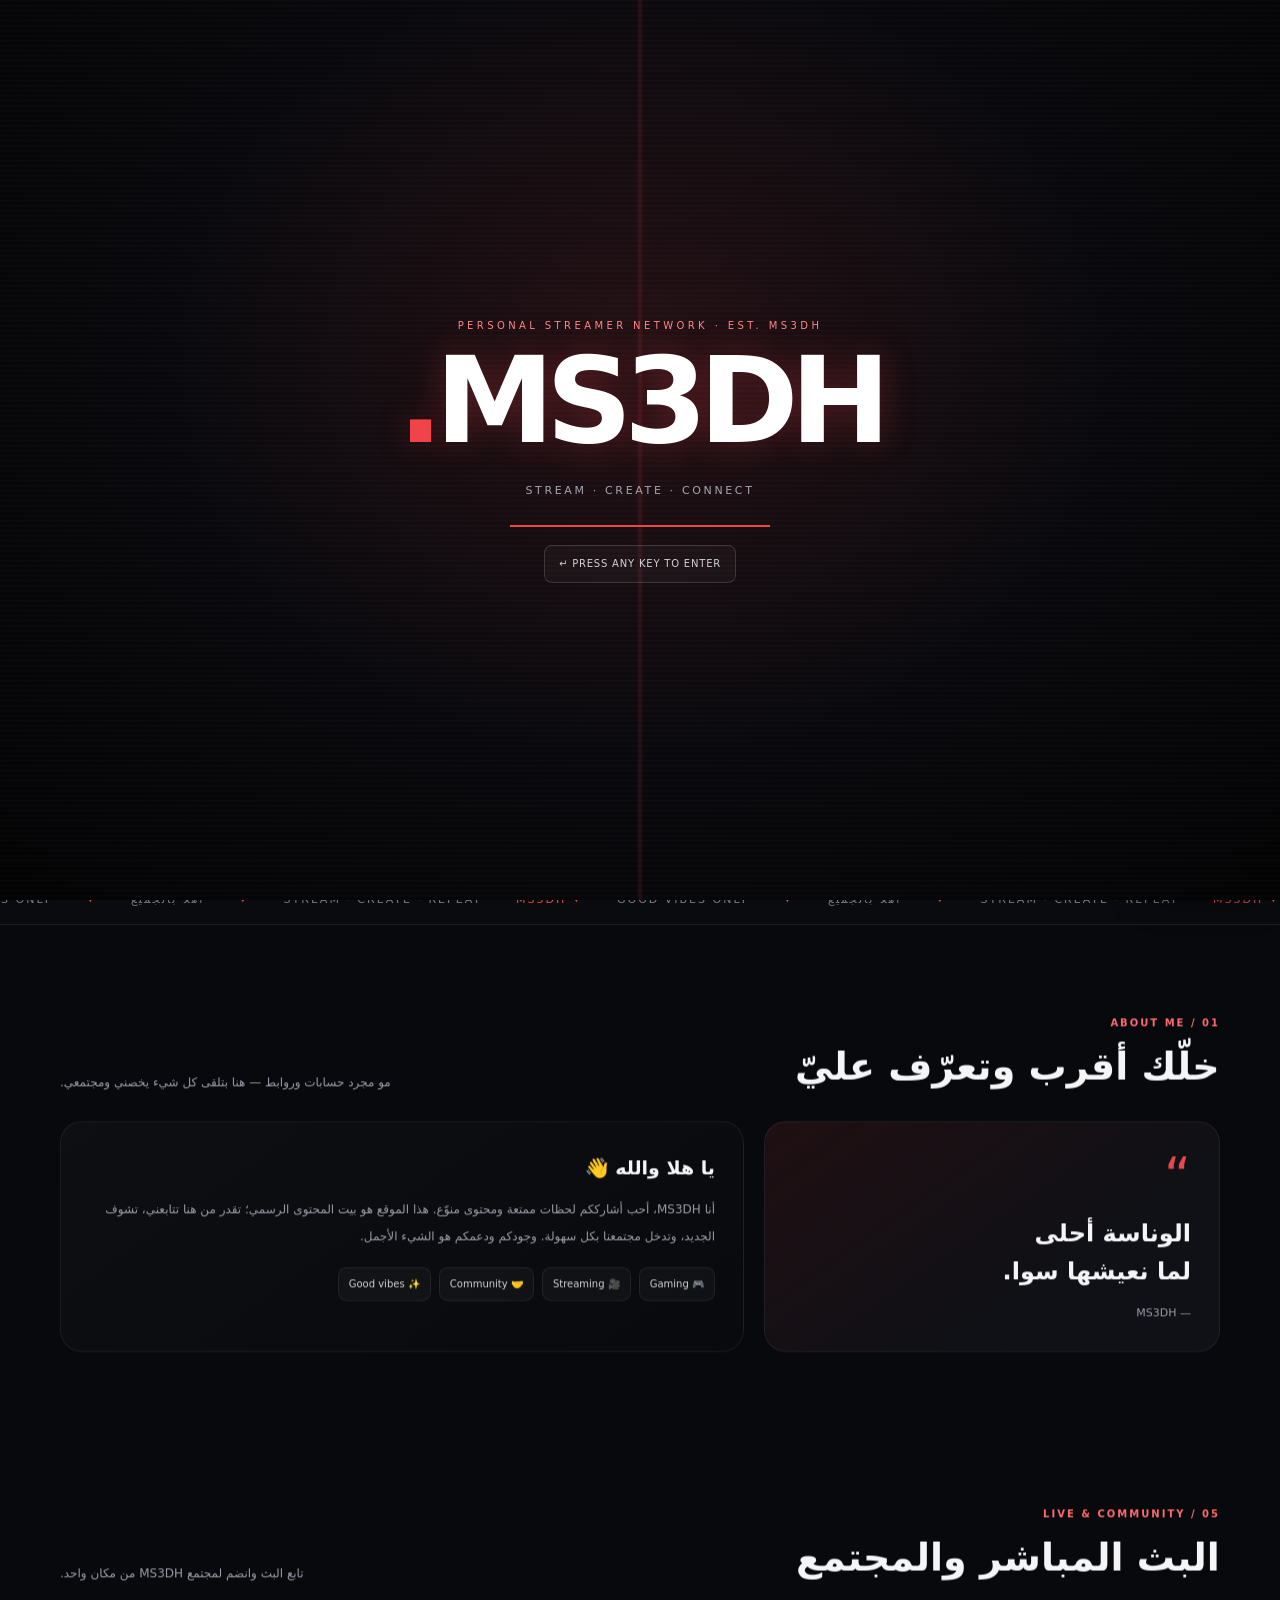
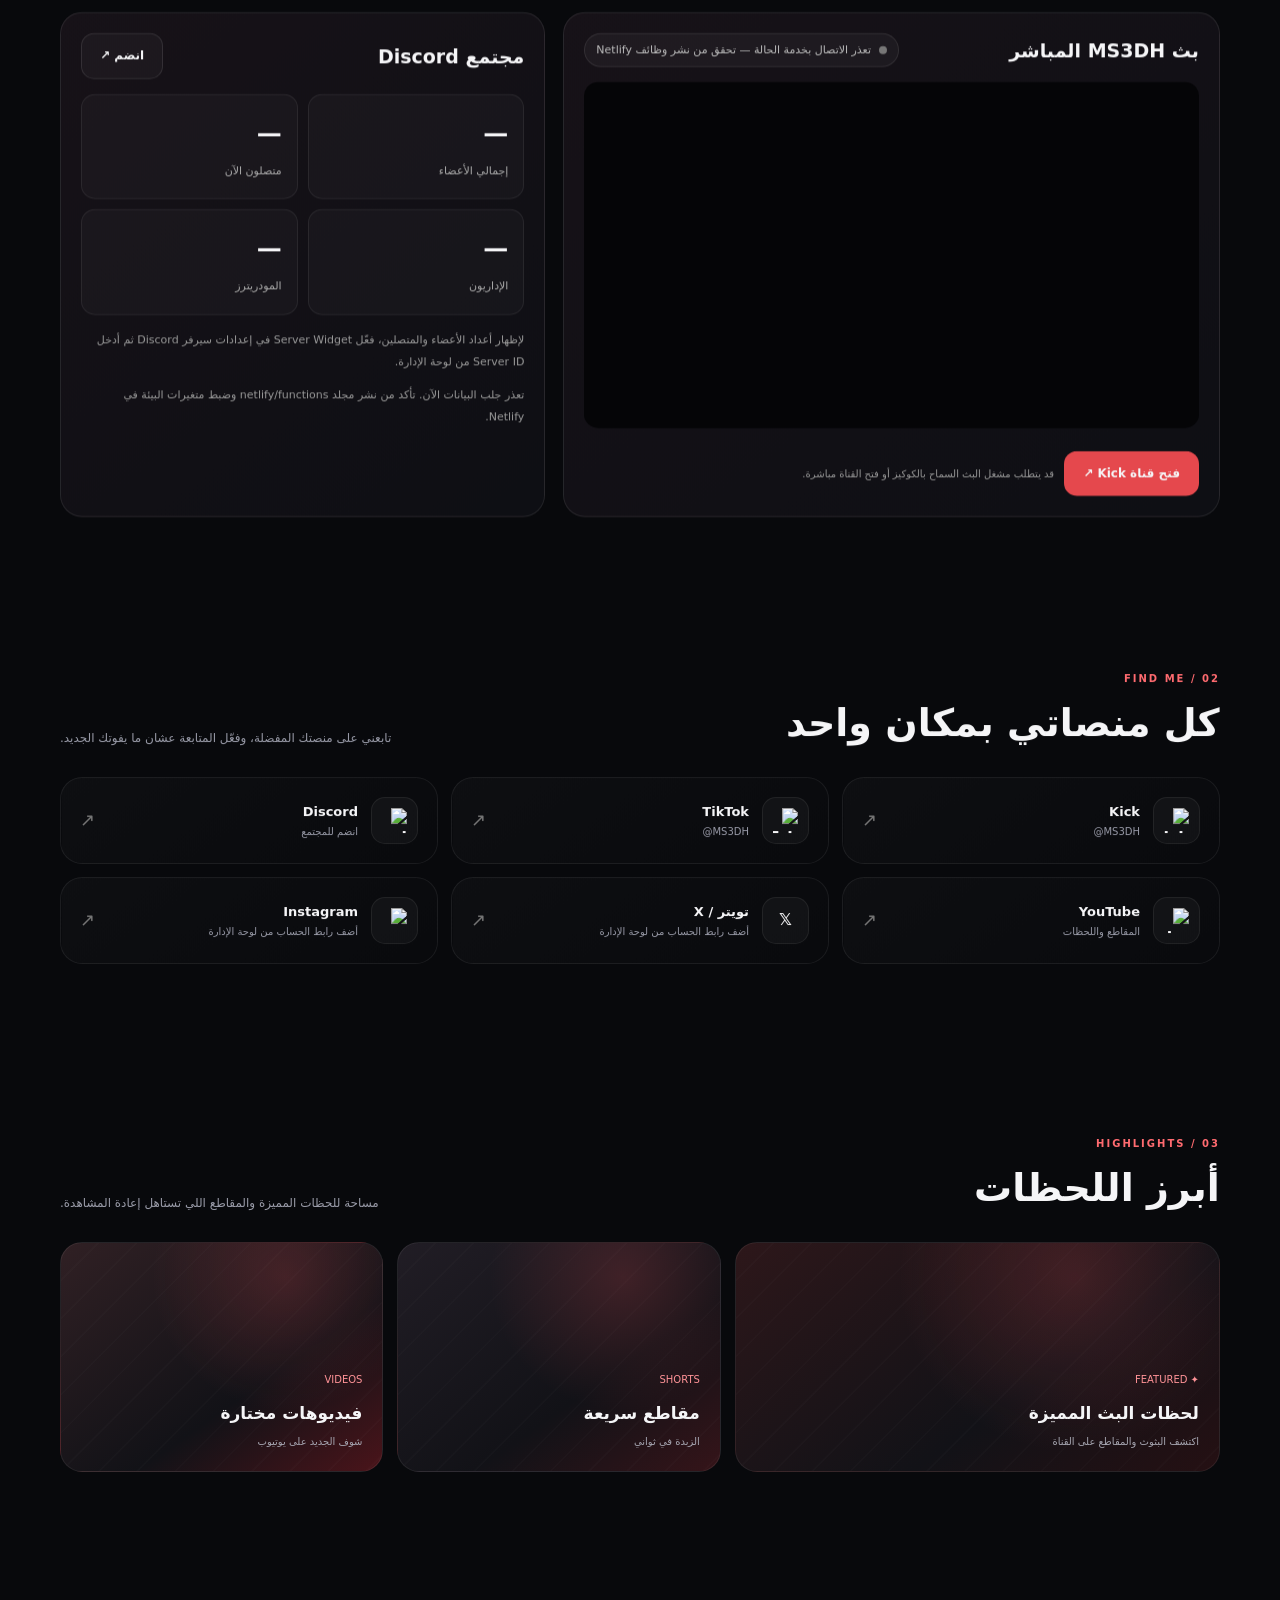
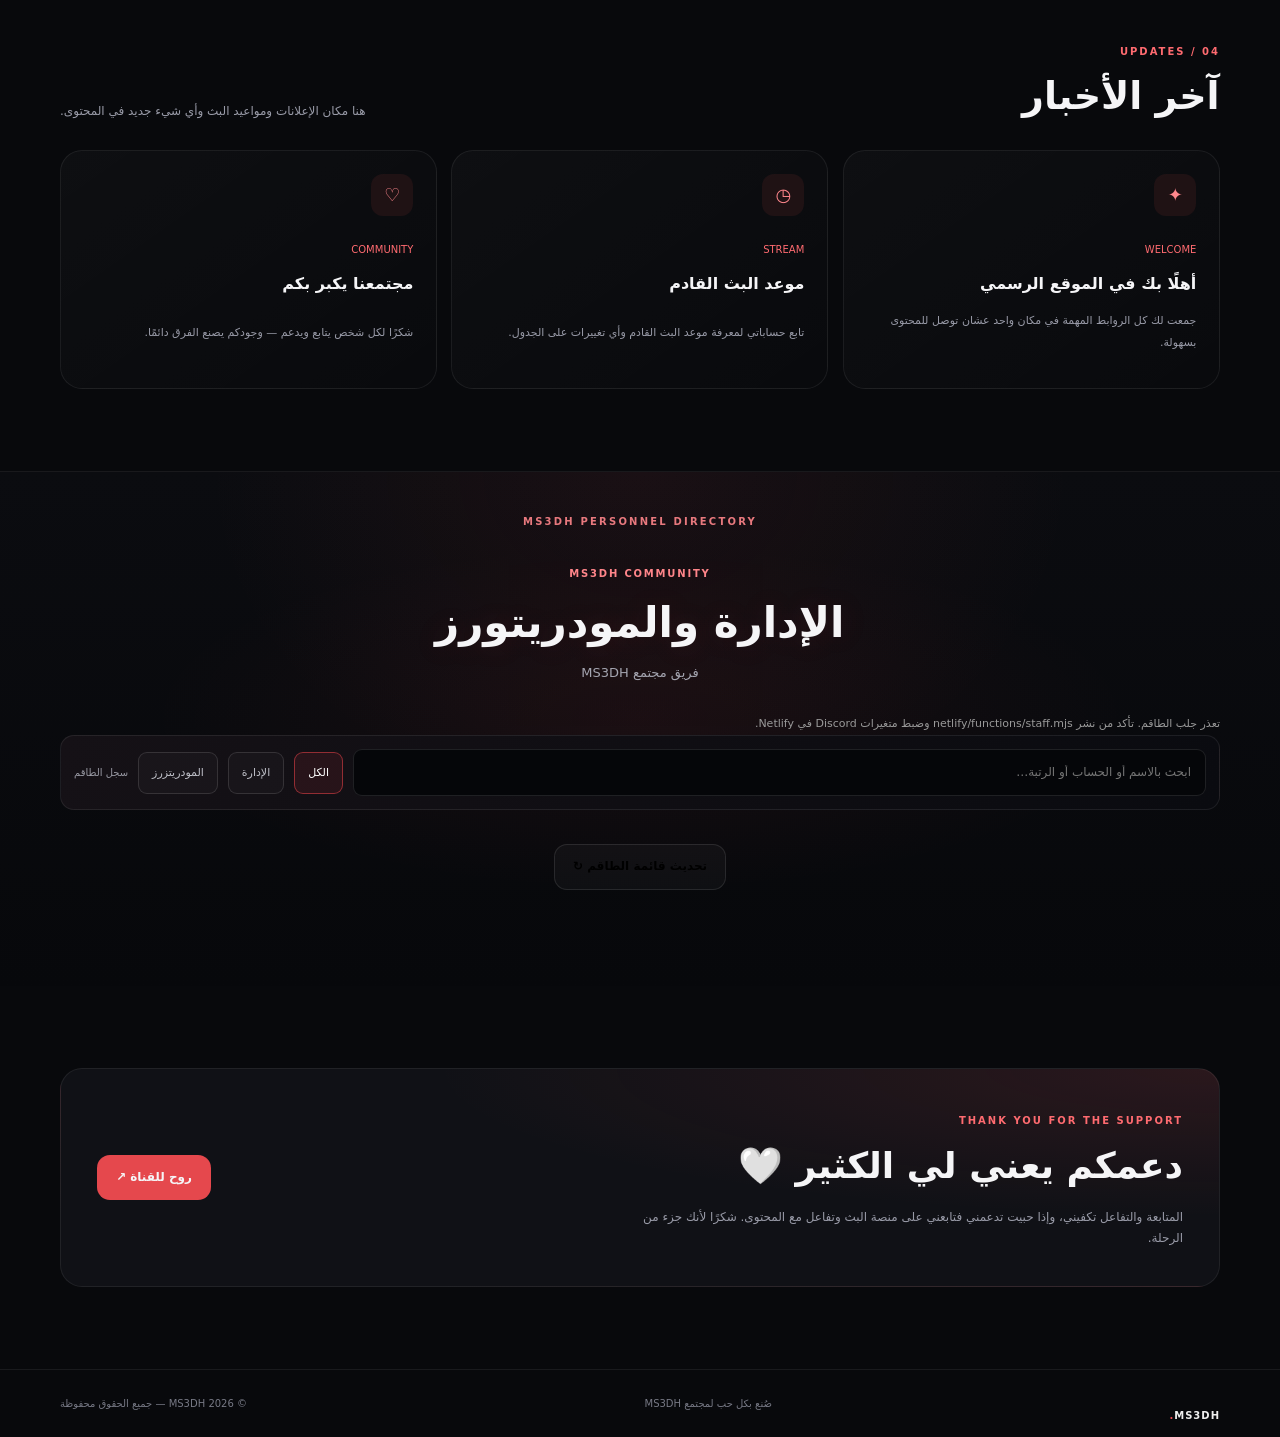
==== commit 31c78107: "Add files via upload" ====
--- a/index.html
+++ b/index.html
@@ -171,13 +171,14 @@
     </div>
   </div></section>
   
-  <section id="support" data-ms-hidden="0"><div class="wrap"><div class="support-box support-message"><div><span class="kicker">THANK YOU FOR THE SUPPORT</span><h2>دعمكم يعني لي الكثير 🤍</h2><p>المتابعة والتفاعل تكفيني، وإذا حبيت تدعمني فتابعني على منصة البث وتفاعل مع المحتوى. شكرًا لأنك جزء من الرحلة.</p></div><a class="btn" href="https://kick.com/MS3DH" target="_blank" rel="noopener">روح للقناة ↗</a></div></div></section>
   <section id="ms-staff-section" class="reveal" data-ms-hidden="0"><div class="wrap">
     <div class="section-head"><div><span class="kicker">MS3DH COMMUNITY</span><h2>الإدارة والمودريتورز</h2></div><p>فريق مجتمع MS3DH</p></div>
     <div id="ms-staff-status" class="ms-role-note" role="status">جارٍ تحميل الطاقم...</div>
     <div id="ms-staff-list" class="social-grid"></div>
     <div style="text-align:center;margin-top:18px"><button class="btn secondary" id="ms-staff-refresh" type="button">تحديث قائمة الطاقم ↻</button></div>
   </div></section>
+    <section id="support" data-ms-hidden="0"><div class="wrap"><div class="support-box support-message"><div><span class="kicker">THANK YOU FOR THE SUPPORT</span><h2>دعمكم يعني لي الكثير 🤍</h2><p>المتابعة والتفاعل تكفيني، وإذا حبيت تدعمني فتابعني على منصة البث وتفاعل مع المحتوى. شكرًا لأنك جزء من الرحلة.</p></div><a class="btn" href="https://kick.com/MS3DH" target="_blank" rel="noopener">روح للقناة ↗</a></div></div></section>
+
 </main>
 <footer><div class="wrap footer-inner"><div class="footer-brand">MS3DH<span style="color:var(--accent)">.</span></div><div>صُنع بكل حب لمجتمع MS3DH</div><div>© <span id="year"></span> MS3DH — جميع الحقوق محفوظة</div></div></footer>
 <button class="backtop" id="backtop" aria-label="العودة للأعلى">↑</button>
@@ -451,18 +452,30 @@
 function msStaffAdminRender(members){
  const box=document.getElementById('ms-staff-admin-list');if(!box)return;box.replaceChildren();const map=msStaffPromotionMap();
  if(!members.length){box.textContent='لم يتم تحميل أعضاء الطاقم بعد.';return}
- members.forEach(member=>{
+ members.forEach((member,index)=>{
   const key=msStaffKey(member),saved=map[key]||{};const card=document.createElement('div');card.className='ms-admin-box ms-staff-admin-person';card.style.margin='12px 0';
-  const heading=document.createElement('h3');heading.textContent=(member.name||member.username||'عضو الطاقم')+' — إعدادات الترقية والمهمات';
+  const heading=document.createElement('button');heading.type='button';heading.className='ms-staff-admin-toggle';heading.setAttribute('aria-expanded','false');
+  const name=document.createElement('span');name.textContent=(member.name||member.username||'عضو الطاقم');
+  const sub=document.createElement('small');sub.textContent=(saved.rank?'الرتبة القادمة: '+saved.rank+' · ':'')+((Array.isArray(saved.tasks)?saved.tasks.length:0)+' مهمة');
+  const arrow=document.createElement('span');arrow.className='ms-staff-admin-arrow';arrow.textContent='＋';heading.append(name,sub,arrow);
+  const editor=document.createElement('div');editor.className='ms-staff-admin-editor';editor.hidden=true;
+  const hint=document.createElement('p');hint.className='ms-role-note';hint.textContent='أضف الوقت المتبقي للترقية والمهام الخاصة بهذا الشخص، ثم اضغط حفظ.';editor.appendChild(hint);
   const grid=document.createElement('div');grid.className='ms-admin-grid';
-  const makeField=(label,type,value,placeholder)=>{const wrap=document.createElement('label');wrap.className='ms-admin-field';wrap.append(document.createTextNode(label));const input=document.createElement('input');input.type=type;input.value=value||'';if(placeholder)input.placeholder=placeholder;wrap.appendChild(input);grid.appendChild(wrap);return input};
-  const rank=makeField('الرتبة القادمة','text',saved.rank,'مثال: مشرف');const date=makeField('موعد الترقية','datetime-local',saved.date,'');const desc=makeField('ملاحظة الترقية (اختياري)','text',saved.note,'شروط أو ملاحظات');
-  const taskBoard=document.createElement('div');taskBoard.className='ms-admin-task-board';const taskTitle=document.createElement('h4');taskTitle.textContent='المهمات المساعدة لهذا الشخص';taskBoard.appendChild(taskTitle);
+  const makeField=(label,type,value,placeholder)=>{const wrap=document.createElement('label');wrap.className='ms-admin-field';wrap.append(document.createTextNode(label));const input=document.createElement('input');input.type=type;input.value=value??'';if(placeholder)input.placeholder=placeholder;if(type==='number'){input.min='0';input.step='1';input.inputMode='numeric'}wrap.appendChild(input);grid.appendChild(wrap);return input};
+  const rank=makeField('الرتبة القادمة','text',saved.rank||'','مثال: مشرف');
+  const leftMs=saved.date?Math.max(0,new Date(saved.date).getTime()-Date.now()):0;
+  const days=makeField('كم باقي — أيام','number',saved.date?Math.floor(leftMs/86400000):'','0');
+  const hours=makeField('كم باقي — ساعات','number',saved.date?Math.floor(leftMs%86400000/3600000):'','0');
+  const minutes=makeField('كم باقي — دقائق','number',saved.date?Math.floor(leftMs%3600000/60000):'','0');
+  const desc=makeField('ملاحظة الترقية (اختياري)','text',saved.note||'','شروط أو ملاحظات');editor.appendChild(grid);
+  const taskBoard=document.createElement('div');taskBoard.className='ms-admin-task-board';const taskTitle=document.createElement('h4');taskTitle.textContent='المهمات الخاصة بهذا الشخص';taskBoard.appendChild(taskTitle);
   const taskRows=document.createElement('div');taskBoard.appendChild(taskRows);let tasks=Array.isArray(saved.tasks)?saved.tasks.map(t=>({...t})):[];
   const drawTasks=()=>{taskRows.replaceChildren();tasks.forEach((task,i)=>{const row=document.createElement('div');row.className='ms-admin-task-row';const title=document.createElement('input');title.type='text';title.placeholder='اسم المهمة';title.value=task.title||'';title.setAttribute('aria-label','اسم المهمة');title.oninput=()=>tasks[i].title=title.value;const detail=document.createElement('input');detail.type='text';detail.placeholder='تفاصيل المهمة (اختياري)';detail.value=task.description||'';detail.setAttribute('aria-label','تفاصيل المهمة');detail.oninput=()=>tasks[i].description=detail.value;const doneLabel=document.createElement('label');doneLabel.style.cssText='display:flex;gap:6px;align-items:center;white-space:nowrap';const done=document.createElement('input');done.type='checkbox';done.checked=!!task.done;done.onchange=()=>tasks[i].done=done.checked;doneLabel.append(done,document.createTextNode('مكتملة'));const remove=document.createElement('button');remove.type='button';remove.className='ms-task-remove';remove.textContent='حذف';remove.onclick=()=>{tasks.splice(i,1);drawTasks()};row.append(title,detail,doneLabel,remove);taskRows.appendChild(row)})};drawTasks();
-  const add=document.createElement('button');add.type='button';add.className='ms-task-add';add.textContent='+ إضافة مهمة';add.onclick=()=>{tasks.push({title:'',description:'',done:false});drawTasks();taskRows.lastElementChild?.querySelector('input[type="text"]')?.focus()};taskBoard.appendChild(add);
-  const actions=document.createElement('div');actions.className='ms-admin-actions';const save=document.createElement('button');save.className='ms-admin-btn primary';save.type='button';save.textContent='حفظ الترقية والمهمات';save.onclick=()=>{const state=getState();state.msStaffPromotions=state.msStaffPromotions||{};state.msStaffPromotions[key]={rank:rank.value.trim(),date:date.value,note:desc.value.trim(),tasks:tasks.map(t=>({title:String(t.title||'').trim(),description:String(t.description||'').trim(),done:!!t.done})).filter(t=>t.title)};localStorage.setItem(STORE,JSON.stringify(state));msStaffRender({staff:window.__msStaffMembers||members});toast('تم حفظ الترقية والمهمات ✓')};actions.appendChild(save);card.append(heading,grid,taskBoard,actions);box.appendChild(card)
- })
+  const add=document.createElement('button');add.type='button';add.className='ms-task-add';add.textContent='+ إضافة مهمة';add.onclick=()=>{tasks.push({title:'',description:'',done:false});drawTasks();taskRows.lastElementChild?.querySelector('input[type="text"]')?.focus()};taskBoard.appendChild(add);editor.appendChild(taskBoard);
+  const actions=document.createElement('div');actions.className='ms-admin-actions';const save=document.createElement('button');save.className='ms-admin-btn primary';save.type='button';save.textContent='حفظ الوقت والمهمات';save.onclick=()=>{const d=Math.max(0,Number(days.value)||0),h=Math.max(0,Number(hours.value)||0),m=Math.max(0,Number(minutes.value)||0),total=(d*86400+h*3600+m*60)*1000;const state=getState();state.msStaffPromotions=state.msStaffPromotions||{};state.msStaffPromotions[key]={rank:rank.value.trim(),date:total?new Date(Date.now()+total).toISOString().slice(0,16):'',startDate:saved.startDate||new Date().toISOString(),note:desc.value.trim(),tasks:tasks.map(t=>({title:String(t.title||'').trim(),description:String(t.description||'').trim(),done:!!t.done})).filter(t=>t.title)};localStorage.setItem(STORE,JSON.stringify(state));msStaffRender({staff:window.__msStaffMembers||members});heading.querySelector('small').textContent=(rank.value.trim()?'الرتبة القادمة: '+rank.value.trim()+' · ':'')+state.msStaffPromotions[key].tasks.length+' مهمة';toast('تم حفظ الوقت والمهمات ✓')};actions.appendChild(save);editor.appendChild(actions);
+  heading.onclick=()=>{const open=editor.hidden;editor.hidden=!open;heading.setAttribute('aria-expanded',String(open));arrow.textContent=open?'－':'＋';card.classList.toggle('is-expanded',open)};
+  card.append(heading,editor);box.appendChild(card);
+ });
 }
 function msStaffProfileEnsure(){
  if(document.getElementById('ms-staff-profile-overlay'))return;
@@ -503,7 +516,7 @@
  const grid=el('div','ms-profile-grid');
  const rolePanel=el('section','ms-profile-panel');rolePanel.append(el('h3','','◈ الرتبة الحالية'));const roleWrap=el('div','ms-profile-roles');(roleList.length?roleList:[currentRole]).forEach(r=>roleWrap.appendChild(el('span','ms-profile-role',r)));rolePanel.appendChild(roleWrap);grid.appendChild(rolePanel);
  const nextPanel=el('section','ms-profile-panel');nextPanel.append(el('h3','','↗ الترقية القادمة'));nextPanel.append(el('p','',promo.rank||'لم يتم تحديد الرتبة القادمة'));const note=promo.note?el('p','','ملاحظة: '+promo.note):null;if(note){note.style.marginTop='8px';nextPanel.appendChild(note)}grid.appendChild(nextPanel);
- const timerPanel=el('section','ms-profile-panel wide');timerPanel.append(el('h3','','◷ الوقت المتبقي للترقية'));const target=promo.date?new Date(promo.date).getTime():NaN;const valid=Number.isFinite(target);const countdown=el('div','ms-profile-countdown');countdown.id='ms-profile-countdown';countdown.dataset.target=valid?String(target):'';[['days','يوم'],['hours','ساعة'],['minutes','دقيقة'],['seconds','ثانية']].forEach(([unit,label])=>{const box=el('div','ms-profile-time');box.append(el('strong','',valid?'00':'—'));box.lastChild.dataset.unit=unit;box.append(el('small','',label));countdown.appendChild(box)});if(!valid){countdown.replaceWith(el('div','ms-profile-empty','لم يتم تحديد موعد الترقية من لوحة الإدارة.'))}else timerPanel.appendChild(countdown);grid.appendChild(timerPanel);
+ const timerPanel=el('section','ms-profile-panel wide');timerPanel.append(el('h3','','◷ الوقت المتبقي للترقية'));const target=promo.date?new Date(promo.date).getTime():NaN;const valid=Number.isFinite(target);const countdown=el('div','ms-profile-countdown');countdown.id='ms-profile-countdown';countdown.dataset.target=valid?String(target):'';[['days','يوم'],['hours','ساعة'],['minutes','دقيقة'],['seconds','ثانية']].forEach(([unit,label])=>{const box=el('div','ms-profile-time');box.append(el('strong','',valid?'00':'—'));box.lastChild.dataset.unit=unit;box.append(el('small','',label));countdown.appendChild(box)});const profileProgress=el('div','ms-promo-progress profile-progress');const profileFill=el('span','ms-promo-progress-fill is-indeterminate');profileProgress.appendChild(profileFill);if(!valid){countdown.replaceWith(el('div','ms-profile-empty','لم يتم تحديد موعد الترقية من لوحة الإدارة.'))}else{timerPanel.appendChild(countdown);timerPanel.appendChild(profileProgress);const start=Date.parse(promo.startDate||promo.startedAt||promo.since||'');if(Number.isFinite(start)&&target>start){profileFill.classList.remove('is-indeterminate');profileFill.style.width=(Math.max(0,Math.min(100,(target-Date.now())/(target-start)*100)))+'%'}}grid.appendChild(timerPanel);
  const taskPanel=el('section','ms-profile-panel wide');const tasks=Array.isArray(promo.tasks)?promo.tasks:[];const done=tasks.filter(t=>t.done).length;taskPanel.append(el('h3','',`✦ المهمات المساعدة · ${done}/${tasks.length} مكتملة`));if(tasks.length){tasks.forEach(task=>{const row=el('div','ms-profile-mission'+(task.done?' done':''));row.append(el('i',''));const copy=el('span','',(task.done?'مكتملة — ':'')+(task.title||'مهمة')+(task.description?' · '+task.description:''));row.appendChild(copy);taskPanel.appendChild(row)})}else taskPanel.appendChild(el('div','ms-profile-empty','لا توجد مهمات مسجلة لهذا الشخص حاليًا.'));grid.appendChild(taskPanel);main.appendChild(grid);
  const update=()=>{const clock=document.getElementById('ms-profile-countdown');if(!clock||!clock.dataset.target)return;const left=Number(clock.dataset.target)-Date.now();if(left<=0){clock.replaceWith(el('div','ms-profile-empty','✦ حان موعد الترقية'));return}const vals={days:Math.floor(left/86400000),hours:Math.floor(left%86400000/3600000),minutes:Math.floor(left%3600000/60000),seconds:Math.floor(left%60000/1000)};Object.entries(vals).forEach(([unit,val])=>{const n=clock.querySelector('[data-unit="'+unit+'"]');if(n)n.textContent=String(val).padStart(2,'0')})};update();if(window.__msProfileTimer)clearInterval(window.__msProfileTimer);window.__msProfileTimer=setInterval(update,1000);overlay.classList.add('is-open');document.body.classList.add('ms-profile-open');overlay.querySelector('.ms-profile-close').focus();
 }
@@ -524,15 +537,16 @@
   const groupMembers=members.filter(m=>group.key==='admin'?isAdmin(m):!isAdmin(m));if(!groupMembers.length)return;
   const section=document.createElement('section');section.className='ms-roster-group';
   const head=document.createElement('div');head.className='ms-roster-heading';const title=document.createElement('h3');title.textContent=group.title;const tag=document.createElement('small');tag.textContent=group.en;head.append(title,tag);
-  const labels=document.createElement('div');labels.className='ms-roster-table-head';['العضو / الحساب','الرتبة الحالية','الوقت المتبقي للترقية'].forEach(t=>{const x=document.createElement('span');x.textContent=t;labels.appendChild(x)});section.append(head,labels);
+  section.append(head);
   groupMembers.forEach((member,index)=>{
    const key=msStaffKey(member),promo=promos[key]||{},row=document.createElement('article');row.className='ms-roster-person';row.style.animationDelay=(Math.min(index,10)*45)+'ms';
    const identity=document.createElement('div');identity.className='ms-roster-identity';const avatar=member.avatar||member.avatarUrl||member.avatar_url;
    const img=document.createElement('img');img.className='ms-roster-avatar';img.alt='';img.loading='lazy';img.referrerPolicy='no-referrer';img.src=avatar||'data:image/svg+xml,%3Csvg xmlns="http://www.w3.org/2000/svg" viewBox="0 0 64 64"%3E%3Crect width="64" height="64" rx="12" fill="%23171920"/%3E%3Ctext x="32" y="39" font-size="27" text-anchor="middle" fill="%23e5484d"%3EMS%3C/text%3E%3C/svg%3E';img.onerror=()=>{img.style.display='none'};
    const names=document.createElement('div');names.style.minWidth='0';const name=document.createElement('div');name.className='ms-roster-name';name.textContent=member.name||member.username||'عضو الطاقم';const username=document.createElement('small');username.className='ms-roster-sub';username.textContent=member.username&&member.username!==(member.name||'')?'@'+member.username:'MS3DH STAFF';names.append(name,username);identity.append(img,names);
-   const roleCell=document.createElement('div');const rank=document.createElement('span');rank.className='ms-roster-rank';const roleNames=member.roles||member.roleNames||[];const roleText=Array.isArray(roleNames)?roleNames.map(r=>typeof r==='string'?r:(r.name||'')).filter(Boolean).join(' · '):String(roleNames||'');rank.textContent=roleText|| (group.key==='admin'?'الإدارة':'مودريتزر');roleCell.appendChild(rank);
-   const clock=document.createElement('div');clock.className='ms-promo-clock';const clockLabel=document.createElement('div');clockLabel.className='ms-promo-clock-label';const leftLabel=document.createElement('span');leftLabel.textContent='الترقية القادمة';const rankLabel=document.createElement('b');rankLabel.textContent=promo.rank||'غير محددة';clockLabel.append(leftLabel,rankLabel);clock.appendChild(clockLabel);
-   const timer=msStaffCountdown(promo.date);if(!promo.date||!timer){const none=document.createElement('div');none.className='ms-promo-none';none.textContent=!promo.date?'لم يتم تحديد موعد الترقية':'موعد الترقية غير صالح';clock.appendChild(none)}else if(timer.done){const none=document.createElement('div');none.className='ms-promo-none';none.style.color='#ff858a';none.textContent='✦ حان موعد الترقية';clock.appendChild(none)}else{const digits=document.createElement('div');digits.className='ms-promo-digits';[['days','يوم'],['hours','ساعة'],['minutes','دقيقة'],['seconds','ثانية']].forEach(([unit,label])=>{const box=document.createElement('div');box.className='ms-promo-unit';const value=document.createElement('strong');value.dataset.promoDate=promo.date;value.dataset.promoUnit=unit;value.className='ms-staff-countdown';value.textContent=String(timer[unit]).padStart(2,'0');const small=document.createElement('small');small.textContent=label;box.append(value,small);digits.appendChild(box)});clock.appendChild(digits)}
+   const roleCell=document.createElement('div');roleCell.className='ms-roster-rolecell';const rank=document.createElement('span');rank.className='ms-roster-rank';const roleNames=member.roles||member.roleNames||member.role_names||[];const roleText=Array.isArray(roleNames)?roleNames.map(r=>typeof r==='string'?r:(r.name||'')).filter(Boolean).join(' · '):String(roleNames||'');rank.textContent=roleText|| (group.key==='admin'?'الإدارة':'مودريتزر');roleCell.appendChild(rank);
+   const clock=document.createElement('div');clock.className='ms-promo-clock ms-promo-compact';const clockLabel=document.createElement('div');clockLabel.className='ms-promo-clock-label';const leftLabel=document.createElement('span');leftLabel.textContent='تقدم الترقية';const rankLabel=document.createElement('b');rankLabel.textContent=promo.rank||'غير محددة';clockLabel.append(leftLabel,rankLabel);clock.appendChild(clockLabel);
+   const progress=document.createElement('div');progress.className='ms-promo-progress';progress.setAttribute('aria-label','مؤشر تقدم الترقية');const progressFill=document.createElement('span');progressFill.className='ms-promo-progress-fill';progress.appendChild(progressFill);clock.appendChild(progress);
+   if(promo.date){const start=Date.parse(promo.startDate||promo.startedAt||promo.since||'');const end=Date.parse(promo.date);if(Number.isFinite(start)&&Number.isFinite(end)&&end>start){progressFill.classList.remove('is-indeterminate');progressFill.style.width=(Math.max(0,Math.min(100,(end-Date.now())/(end-start)*100)))+'%'}else{progressFill.classList.add('is-indeterminate')}}else{progressFill.classList.add('is-indeterminate')}
    row.append(identity,roleCell,clock);
    const extras=[];if(promo.note){const note=document.createElement('p');note.className='ms-roster-note';note.textContent='ملاحظة الترقية: '+promo.note;extras.push(note)}
    const tasks=Array.isArray(promo.tasks)?promo.tasks:[];if(tasks.length){const board=document.createElement('div');board.className='ms-member-missions';const taskTitle=document.createElement('h4');taskTitle.textContent='✦ المهمات المساعدة';board.appendChild(taskTitle);tasks.forEach(task=>{const taskRow=document.createElement('div');taskRow.className='ms-public-task'+(task.done?' is-done':'');const dot=document.createElement('span');dot.className='ms-task-dot';const text=document.createElement('span');text.textContent=task.title+(task.description?' — '+task.description:'');taskRow.append(dot,text);board.appendChild(taskRow)});extras.push(board)}
@@ -730,7 +744,7 @@
 
 applySaved();
 // Keep the team section last, including when older saved HTML is restored from this browser.
-(()=>{const staff=document.getElementById('ms-staff-section'),main=document.querySelector('main');if(staff&&main&&staff.parentNode===main)main.appendChild(staff);})();
+(()=>{const staff=document.getElementById('ms-staff-section'),main=document.querySelector('main'),support=document.getElementById('support');if(staff&&main&&staff.parentNode===main){if(support&&support.parentNode===main)main.insertBefore(staff,support);else main.appendChild(staff)}})();
 ensureSocialCards();
 ensureTopSupport();
 wireAdmin();
@@ -897,10 +911,56 @@
 #ms-staff-list .ms-filter-hidden{display:none!important}
 @media(max-width:950px){#ms-staff-list .ms-roster-group{grid-template-columns:repeat(2,minmax(0,1fr));padding:15px;gap:12px}}
 @media(max-width:620px){#ms-staff-section{padding:60px 0 68px!important}#ms-staff-list .ms-roster-group{grid-template-columns:minmax(0,1fr);padding:12px;gap:12px}#ms-staff-list .ms-roster-person{min-height:0;padding:16px}#ms-staff-list .ms-roster-avatar{width:64px;height:64px;flex-basis:64px}#ms-staff-list .ms-roster-toolbar{gap:7px}#ms-staff-list .ms-roster-search{flex-basis:100%;min-width:100%}#ms-staff-list .ms-roster-filter{flex:1;padding:9px 8px}#ms-staff-list .ms-roster-result{width:100%}}
+#ms-staff-list .ms-roster-table-head{display:none!important}
+#ms-staff-list .ms-roster-group{grid-template-columns:1fr!important;gap:10px!important}
+#ms-staff-list .ms-roster-person{min-height:0!important;display:grid!important;grid-template-columns:minmax(0,1fr) auto minmax(150px,.55fr)!important;align-items:center!important;gap:16px!important;padding:15px 18px!important;border:1px solid #ffffff16!important;border-right:3px solid #d52b37!important;border-radius:12px!important;background:linear-gradient(105deg,#15151b,#0b0c10 75%)!important;cursor:pointer!important;transition:border-color .25s,transform .25s,background .25s!important}
+#ms-staff-list .ms-roster-person:hover{border-color:#e5484d88!important;transform:translateY(-2px)!important;background:linear-gradient(105deg,#201116,#0b0c10 75%)!important}
+#ms-staff-list .ms-roster-identity{padding:0!important;min-width:0!important;gap:12px!important}
+#ms-staff-list .ms-roster-avatar{width:50px!important;height:50px!important;flex-basis:50px!important}
+#ms-staff-list .ms-roster-name{font-size:14px!important}
+#ms-staff-list .ms-roster-rolecell{min-width:90px}
+#ms-staff-list .ms-roster-rank{display:inline-flex!important;align-items:center!important;justify-content:center!important;margin:0!important;padding:7px 10px!important;border:1px solid #e5484d45!important;border-radius:8px!important;background:#e5484d12!important;color:#ff9da2!important;font-size:10px!important;white-space:normal!important}
+#ms-staff-list .ms-promo-compact{min-width:0!important;margin:0!important}
+#ms-staff-list .ms-promo-compact .ms-promo-clock-label{display:flex!important;align-items:center!important;justify-content:space-between!important;gap:8px!important;font-size:9px!important;color:#a7a7b0!important}
+#ms-staff-list .ms-promo-compact .ms-promo-clock-label b{color:#fff!important;font-size:10px!important}
+#ms-staff-list .ms-roster-person:after{content:"عرض الملف ↗"!important;top:6px!important;left:10px!important;font-size:7px!important;opacity:.55!important}
+#ms-staff-list .ms-roster-extra{display:none!important}
+@media(max-width:620px){#ms-staff-list .ms-roster-person{grid-template-columns:minmax(0,1fr) auto!important;gap:10px!important;padding:14px!important}#ms-staff-list .ms-roster-identity{grid-column:1/-1!important}#ms-staff-list .ms-roster-rolecell{grid-column:1!important}#ms-staff-list .ms-promo-compact{grid-column:2!important;grid-row:2!important;min-width:120px!important}#ms-staff-list .ms-roster-avatar{width:46px!important;height:46px!important;flex-basis:46px!important}}
 </style>
 <script id="ms3dh-keep-staff-last">
-(()=>{const moveStaffLast=()=>{const main=document.querySelector('main'),staff=document.getElementById('ms-staff-section');if(main&&staff&&staff.parentElement===main&&main.lastElementChild!==staff)main.appendChild(staff)};if(document.readyState==='loading')document.addEventListener('DOMContentLoaded',moveStaffLast,{once:true});else moveStaffLast();})();
+(()=>{const moveStaffBeforeSupport=()=>{const main=document.querySelector('main'),staff=document.getElementById('ms-staff-section'),support=document.getElementById('support');if(main&&staff&&staff.parentElement===main){if(support&&support.parentElement===main)main.insertBefore(staff,support);else if(main.lastElementChild!==staff)main.appendChild(staff)}};if(document.readyState==='loading')document.addEventListener('DOMContentLoaded',moveStaffBeforeSupport,{once:true});else moveStaffBeforeSupport();})();
 </script>
 
+
+<style id="ms3dh-staff-admin-accordion">
+#ms-staff-admin-list .ms-staff-admin-person{padding:0!important;overflow:hidden;border-radius:13px!important}
+#ms-staff-admin-list .ms-staff-admin-toggle{width:100%;display:grid;grid-template-columns:minmax(0,1fr) auto auto;align-items:center;gap:12px;padding:16px 18px;text-align:right;color:#f5f5f7;background:linear-gradient(105deg,#171116,#0b0c10);border:0;border-right:3px solid #e5484d;cursor:pointer}
+#ms-staff-admin-list .ms-staff-admin-toggle>span:first-child{font-weight:900;font-size:14px;overflow-wrap:anywhere}
+#ms-staff-admin-list .ms-staff-admin-toggle small{font-size:10px;color:#a9a9b4;font-weight:600}
+#ms-staff-admin-list .ms-staff-admin-arrow{display:grid;place-items:center;width:30px;height:30px;border:1px solid #e5484d55;border-radius:8px;color:#ff858a;font-size:18px}
+#ms-staff-admin-list .ms-staff-admin-editor{padding:16px;border-top:1px solid #ffffff12;background:#0d0e13}
+#ms-staff-admin-list .ms-staff-admin-editor[hidden]{display:none!important}
+#ms-staff-admin-list .ms-staff-admin-editor .ms-admin-grid{grid-template-columns:repeat(2,minmax(0,1fr))}
+#ms-staff-admin-list .ms-staff-admin-person.is-expanded .ms-staff-admin-toggle{background:linear-gradient(105deg,#291116,#0b0c10)}
+#ms-staff-admin-list .ms-staff-admin-editor .ms-admin-task-board{margin-top:16px}
+@media(max-width:600px){#ms-staff-admin-list .ms-staff-admin-toggle{grid-template-columns:minmax(0,1fr) auto;gap:6px 10px;padding:14px}#ms-staff-admin-list .ms-staff-admin-toggle small{grid-column:1;grid-row:2}#ms-staff-admin-list .ms-staff-admin-arrow{grid-column:2;grid-row:1/3}#ms-staff-admin-list .ms-staff-admin-editor{padding:12px}#ms-staff-admin-list .ms-staff-admin-editor .ms-admin-grid{grid-template-columns:1fr}}
+</style>
+
 </body>
-</html>+</html>
+<style id="ms3dh-clear-motion-promotion-bars">
+/* Keep the reference-inspired reveal motion, but never blur or hide the text. */
+.ms3dh-reveal{opacity:1!important;filter:none!important;transform:translate3d(0,22px,0)!important;transition:transform .7s cubic-bezier(.2,.8,.2,1)!important;will-change:transform}
+.ms3dh-reveal.ms3dh-shown{opacity:1!important;filter:none!important;transform:none!important}
+.ms3dh-text-reveal{animation:ms3dhTextIn .85s cubic-bezier(.2,.8,.2,1) both!important;filter:none!important}
+.ms-copy-reveal{opacity:1!important;filter:none!important;clip-path:none!important;transform:translateY(12px);transition:transform .65s cubic-bezier(.2,.8,.2,1)!important}
+.ms-copy-reveal.ms-copy-visible{opacity:1!important;filter:none!important;clip-path:none!important;transform:none}
+.ms-copy-reveal .ms-copy-word{animation:ms3dhWordClear .55s both!important;filter:none!important}
+@keyframes ms3dhWordClear{from{opacity:1;transform:translateY(7px)}to{opacity:1;transform:none}}
+#ms-staff-list .ms-promo-progress,.ms-profile-panel .ms-promo-progress{height:7px;overflow:hidden;position:relative;margin:10px 0 2px;border-radius:999px;background:#ffffff12;border:1px solid #ffffff10;direction:rtl}
+#ms-staff-list .ms-promo-progress-fill,.ms-profile-panel .ms-promo-progress-fill{display:block;height:100%;width:100%;border-radius:inherit;background:linear-gradient(90deg,#8e1118,#f0444b,#ff9b9f);box-shadow:0 0 12px #f0444b55;transition:width .6s ease}
+#ms-staff-list .ms-promo-progress-fill.is-indeterminate,.ms-profile-panel .ms-promo-progress-fill.is-indeterminate{width:38%;animation:msPromotionLoading 1.8s ease-in-out infinite alternate}
+@keyframes msPromotionLoading{from{transform:translateX(-150%)}to{transform:translateX(260%)}}
+.ms-profile-panel .profile-progress{margin-top:14px;height:9px}
+@media(prefers-reduced-motion:reduce){.ms3dh-reveal,.ms-copy-reveal,.ms-copy-reveal .ms-copy-word{transition:none!important;animation:none!important;transform:none!important}}
+</style>
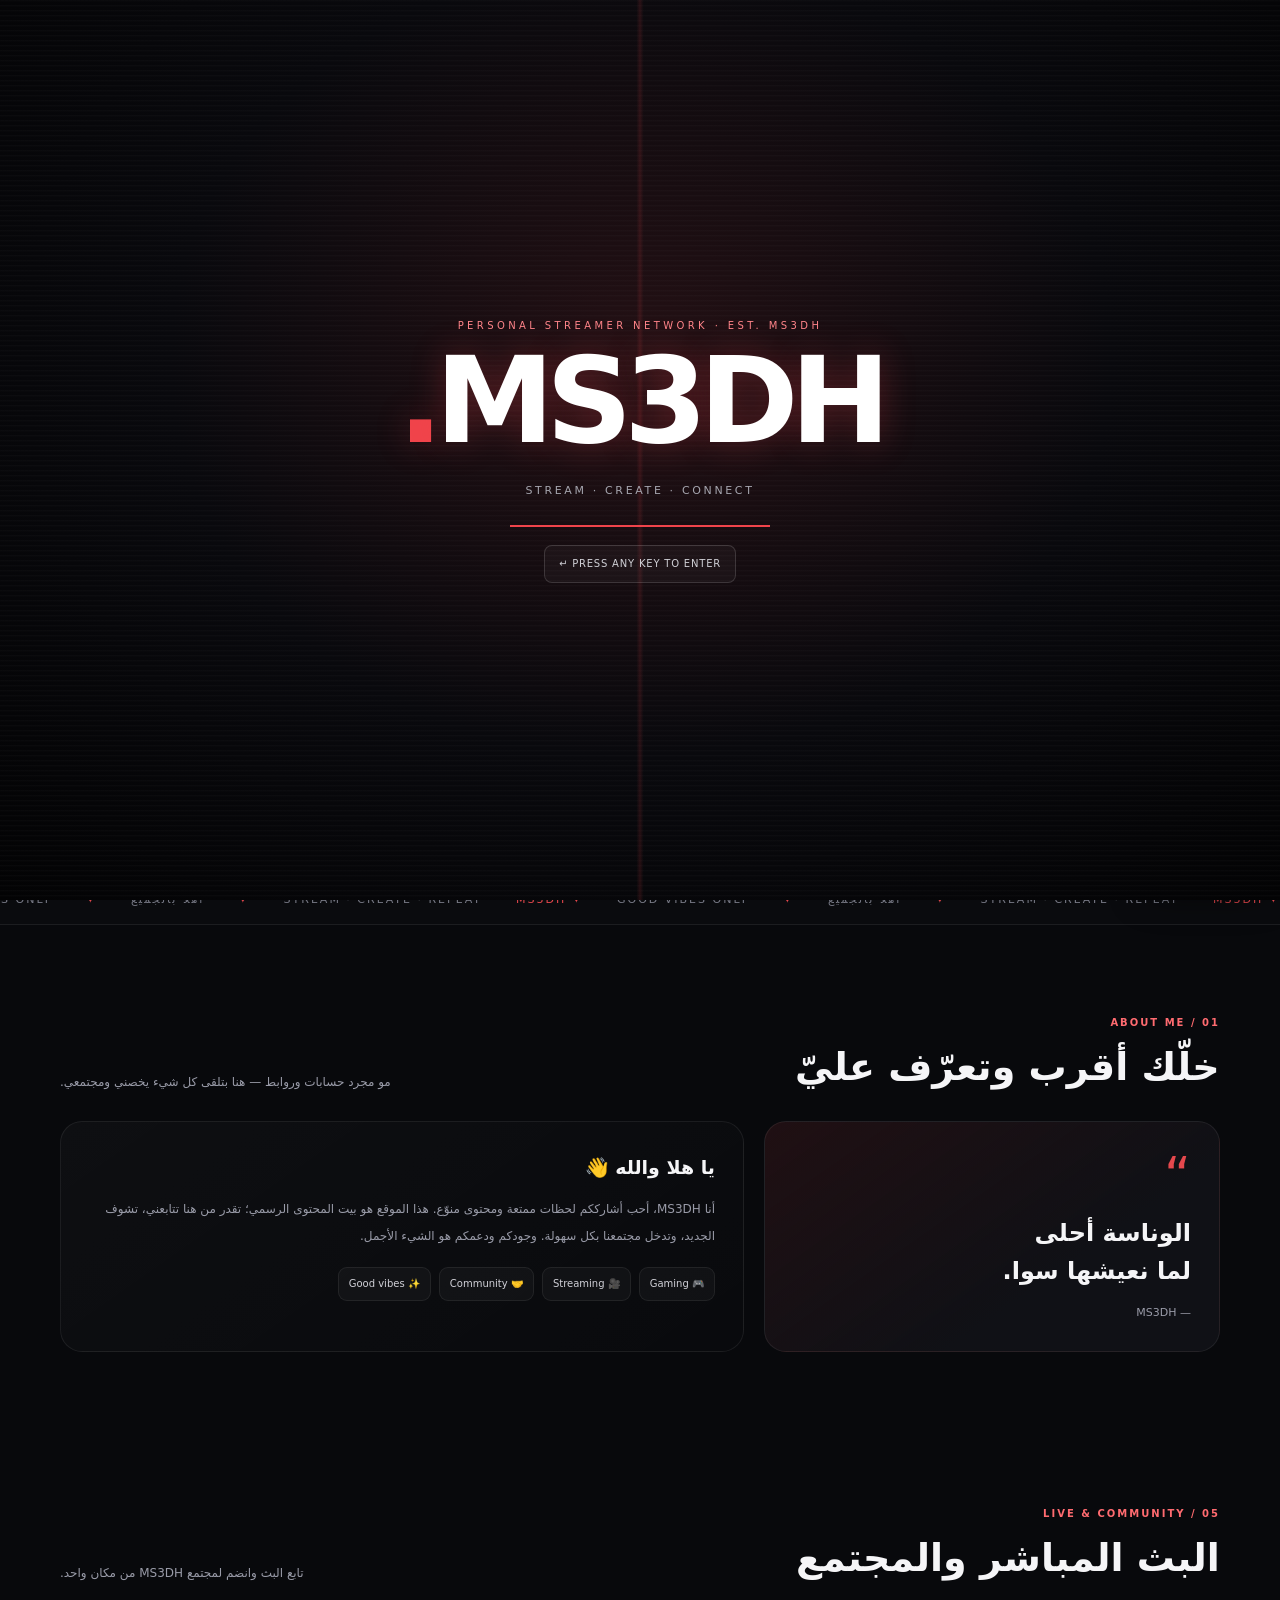
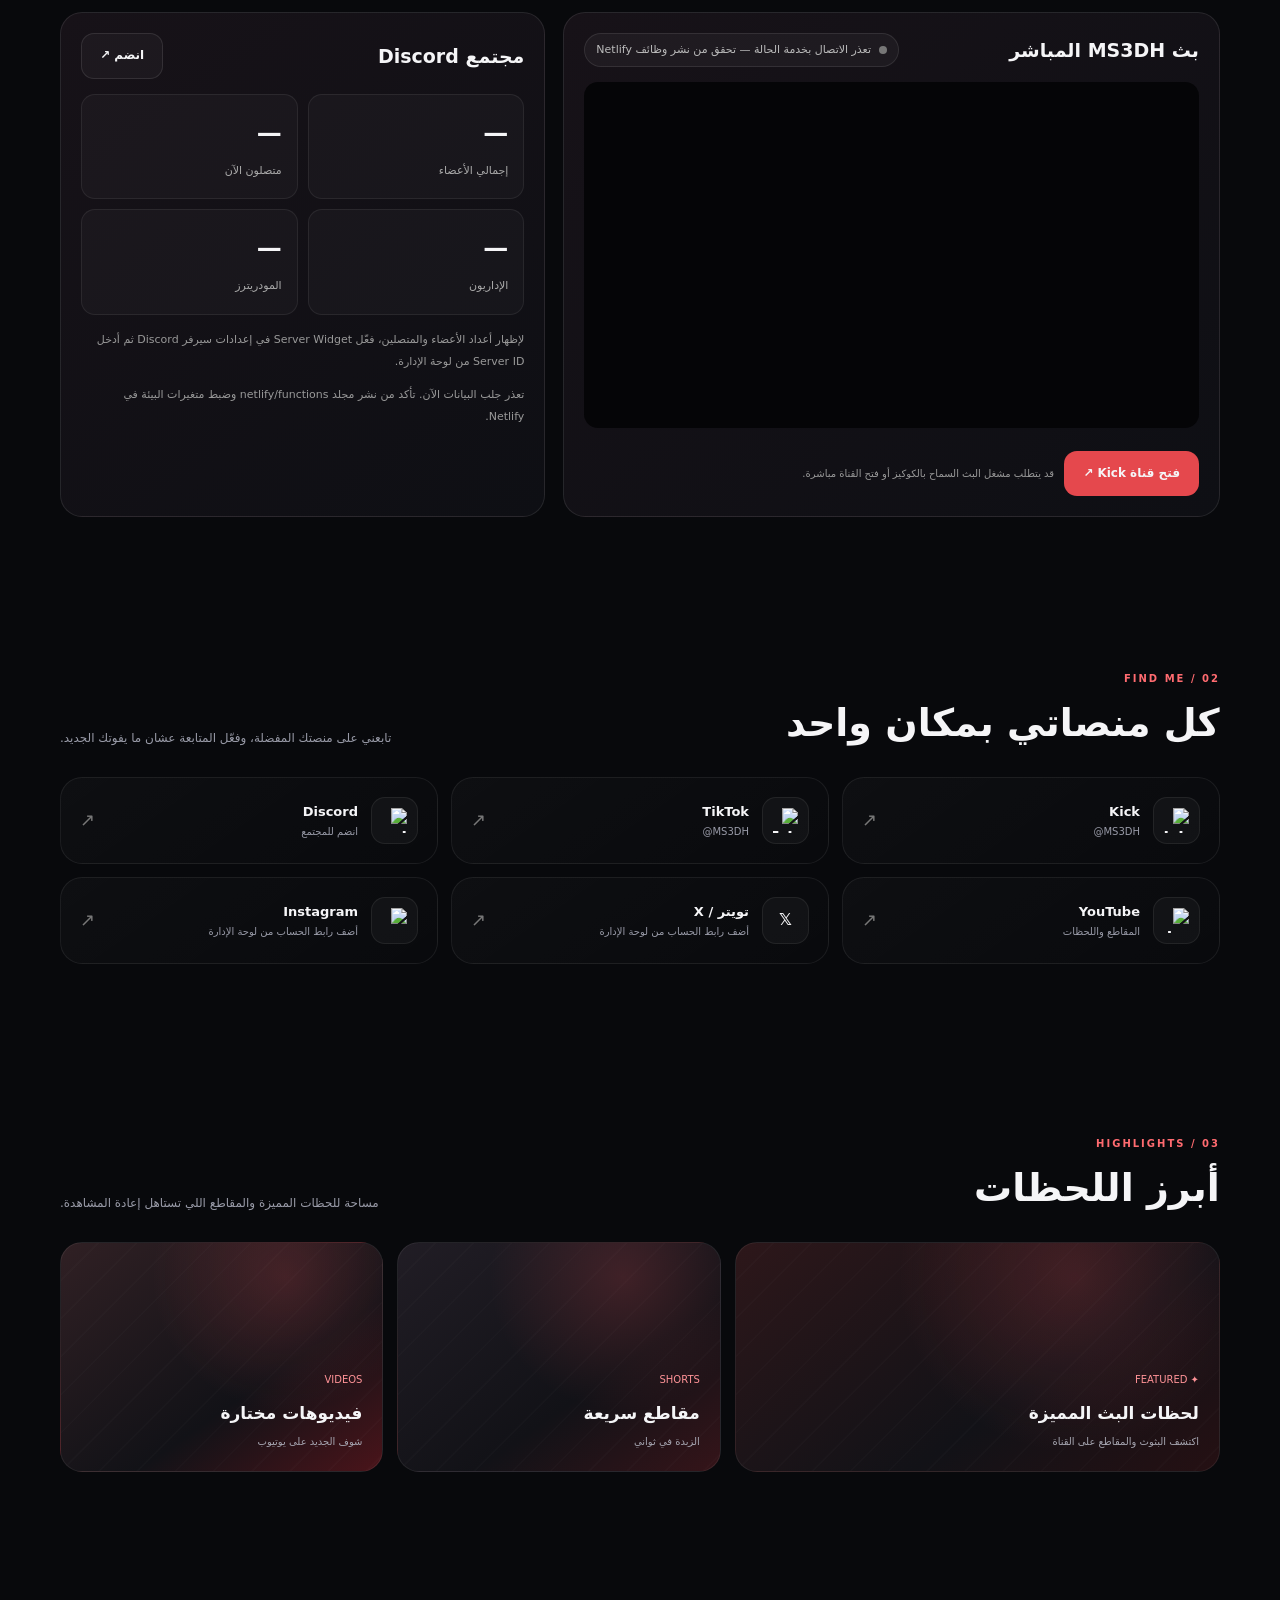
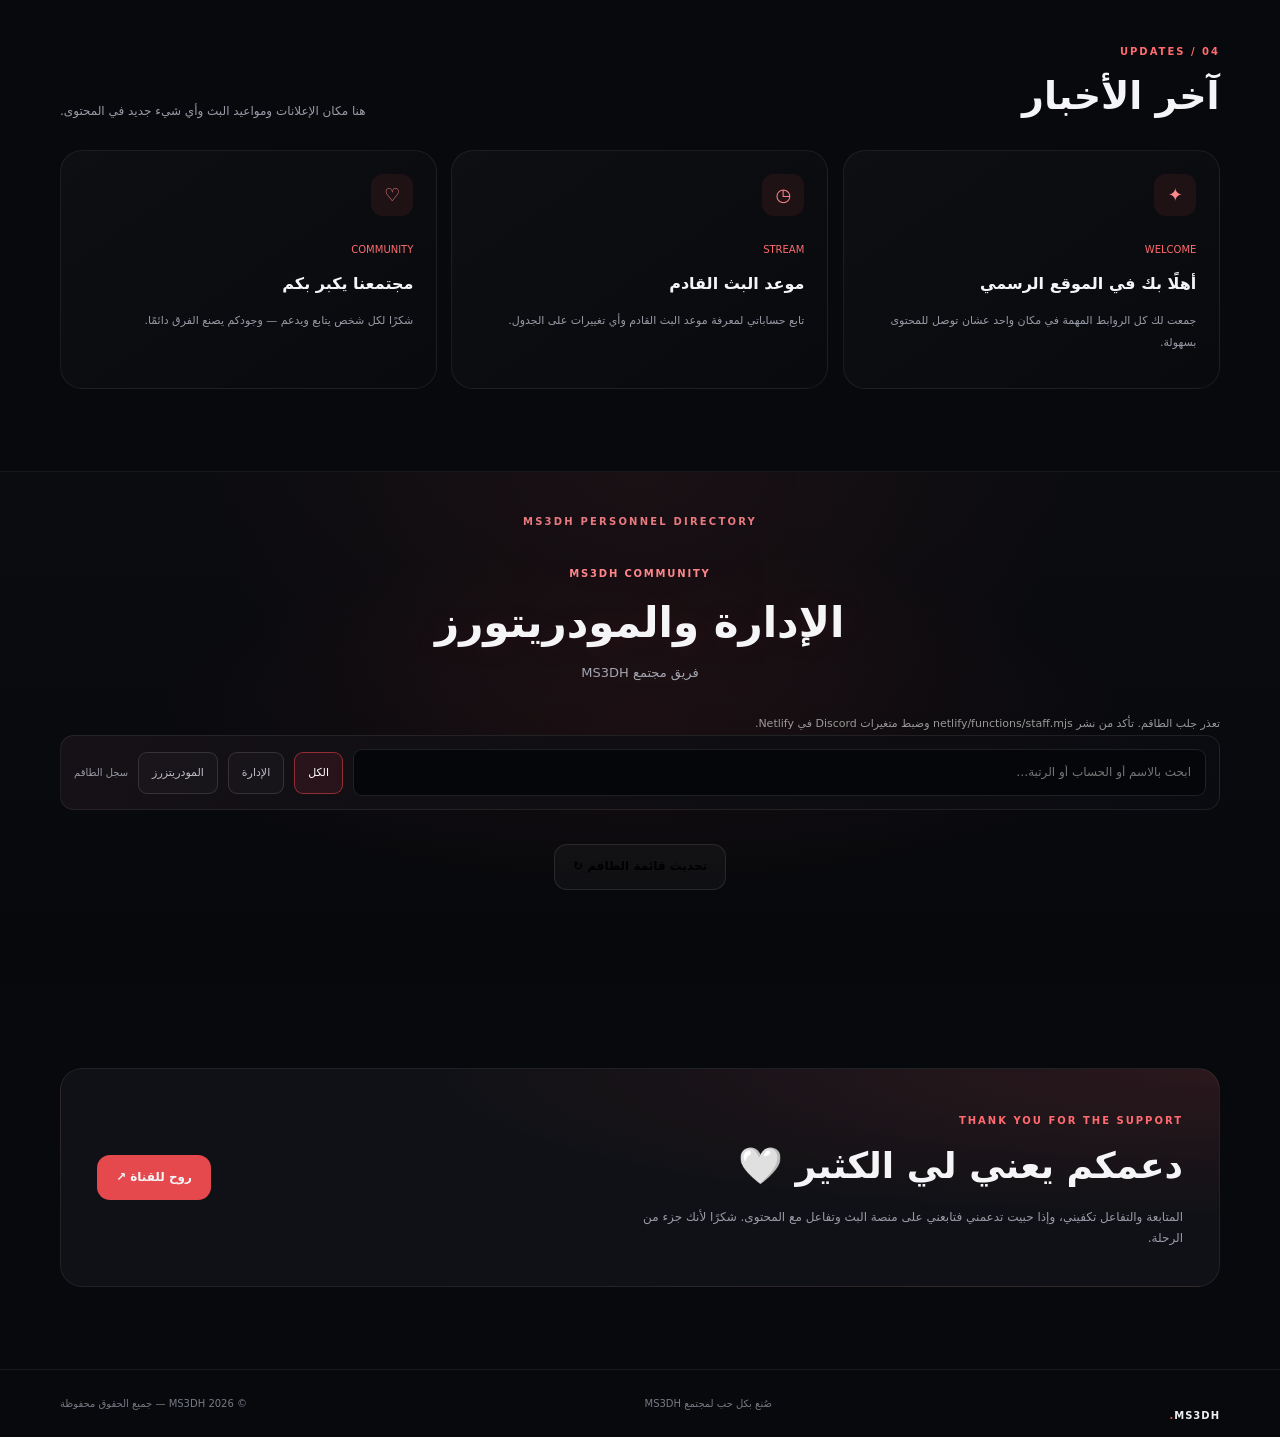
==== commit 20229b23: "Add files via upload" ====
--- a/index.html
+++ b/index.html
@@ -125,7 +125,7 @@
   </div></section>
 
 <style>
-.ms-live-discord{padding:64px 0}.ms-live-grid{display:grid;grid-template-columns:1.15fr .85fr;gap:18px}.ms-live-panel{border:1px solid #ffffff18;border-radius:22px;background:linear-gradient(145deg,#171218,#0e0f14);padding:20px;overflow:hidden}.ms-live-head{display:flex;justify-content:space-between;align-items:center;gap:12px;margin-bottom:15px}.ms-live-head h3{margin:0;font-size:19px}.ms-live-badge{display:inline-flex;align-items:center;gap:8px;border-radius:999px;padding:6px 11px;background:#ffffff0a;border:1px solid #ffffff18;font-size:11px;color:#bbb}.ms-live-badge .dot{width:8px;height:8px;border-radius:50%;background:#777}.ms-live-badge.is-live{color:#ff8c91;border-color:#e5484d66;background:#e5484d18}.ms-live-badge.is-live .dot{background:#ff454d;box-shadow:0 0 12px #ff454d;animation:msPulse 1.3s infinite}@keyframes msPulse{50%{opacity:.35;transform:scale(.75)}}.ms-player{width:100%;aspect-ratio:16/9;border:0;border-radius:14px;background:#050507}.ms-discord-stats{display:grid;grid-template-columns:repeat(2,1fr);gap:10px;margin:14px 0}.ms-discord-stat{padding:15px;border-radius:14px;background:#ffffff07;border:1px solid #ffffff12}.ms-discord-stat b{display:block;font-size:25px}.ms-discord-stat span{font-size:11px;color:#aaa}.ms-discord-widget{width:100%;height:360px;border:0;border-radius:14px;background:#0b0c11}.ms-role-note{font-size:11px;color:#999;line-height:2}.ms-role-list{display:flex;gap:8px;flex-wrap:wrap;margin-top:12px}.ms-role-pill{padding:7px 10px;border-radius:10px;background:#e5484d12;border:1px solid #e5484d30;font-size:11px}
+.ms-live-discord{padding:64px 0}.ms-live-grid{display:grid;grid-template-columns:1.15fr .85fr;gap:18px}.ms-live-panel{border:1px solid #ffffff18;border-radius:22px;background:linear-gradient(145deg,#171218,#0e0f14);padding:20px;overflow:hidden}.ms-live-head{display:flex;justify-content:space-between;align-items:center;gap:12px;margin-bottom:15px}.ms-live-head h3{margin:0;font-size:19px}.ms-live-badge{display:inline-flex;align-items:center;gap:8px;border-radius:999px;padding:6px 11px;background:#ffffff0a;border:1px solid #ffffff18;font-size:11px;color:#bbb}.ms-live-badge .dot{width:8px;height:8px;border-radius:50%;background:#777}.ms-live-badge.is-live{color:#72f5a3;border-color:#27d66b80;background:#16a34a20}.ms-live-badge.is-live .dot{background:#22e36f;box-shadow:0 0 14px #22e36f;animation:msPulse 1.3s infinite}@keyframes msPulse{50%{opacity:.35;transform:scale(.75)}}.ms-player{width:100%;aspect-ratio:16/9;border:0;border-radius:14px;background:#050507}.ms-discord-stats{display:grid;grid-template-columns:repeat(2,1fr);gap:10px;margin:14px 0}.ms-discord-stat{padding:15px;border-radius:14px;background:#ffffff07;border:1px solid #ffffff12}.ms-discord-stat b{display:block;font-size:25px}.ms-discord-stat span{font-size:11px;color:#aaa}.ms-discord-widget{width:100%;height:360px;border:0;border-radius:14px;background:#0b0c11}.ms-role-note{font-size:11px;color:#999;line-height:2}.ms-role-list{display:flex;gap:8px;flex-wrap:wrap;margin-top:12px}.ms-role-pill{padding:7px 10px;border-radius:10px;background:#e5484d12;border:1px solid #e5484d30;font-size:11px}
 @media(max-width:800px){.ms-live-grid{grid-template-columns:1fr}.ms-live-discord{padding:45px 0}.ms-player{aspect-ratio:16/10}}
 </style>
 <section class="ms-live-discord" id="live-community"><div class="wrap reveal">
@@ -720,7 +720,7 @@
   if(!r.ok)throw new Error('status endpoint unavailable');
   const d=await r.json();
   if(d.kick){
-   if(badge){if(d.kick.isLive===true){badge.classList.add('is-live');badge.innerHTML='<i class="dot"></i><span>LIVE الآن'+(Number.isFinite(d.kick.viewerCount)?' · '+d.kick.viewerCount+' مشاهد':'')+'</span>'}else if(d.kick.isLive===false){badge.innerHTML='<i class="dot"></i><span>غير مباشر الآن</span>'}else{badge.innerHTML='<i class="dot"></i><span>حالة البث غير متاحة مؤقتًا</span>'}}
+   if(badge){if(d.kick.isLive===true){badge.classList.add('is-live');badge.innerHTML='<i class="dot"></i><span>مباشر الآن'+(Number.isFinite(d.kick.viewerCount)?' · '+d.kick.viewerCount+' مشاهد':'')+'</span>'}else if(d.kick.isLive===false){badge.innerHTML='<i class="dot"></i><span>غير مباشر الآن</span>'}else{badge.innerHTML='<i class="dot"></i><span>حالة البث غير متاحة مؤقتًا</span>'}}
    const title=document.getElementById('ms-kick-player');
   }
   if(d.discord){
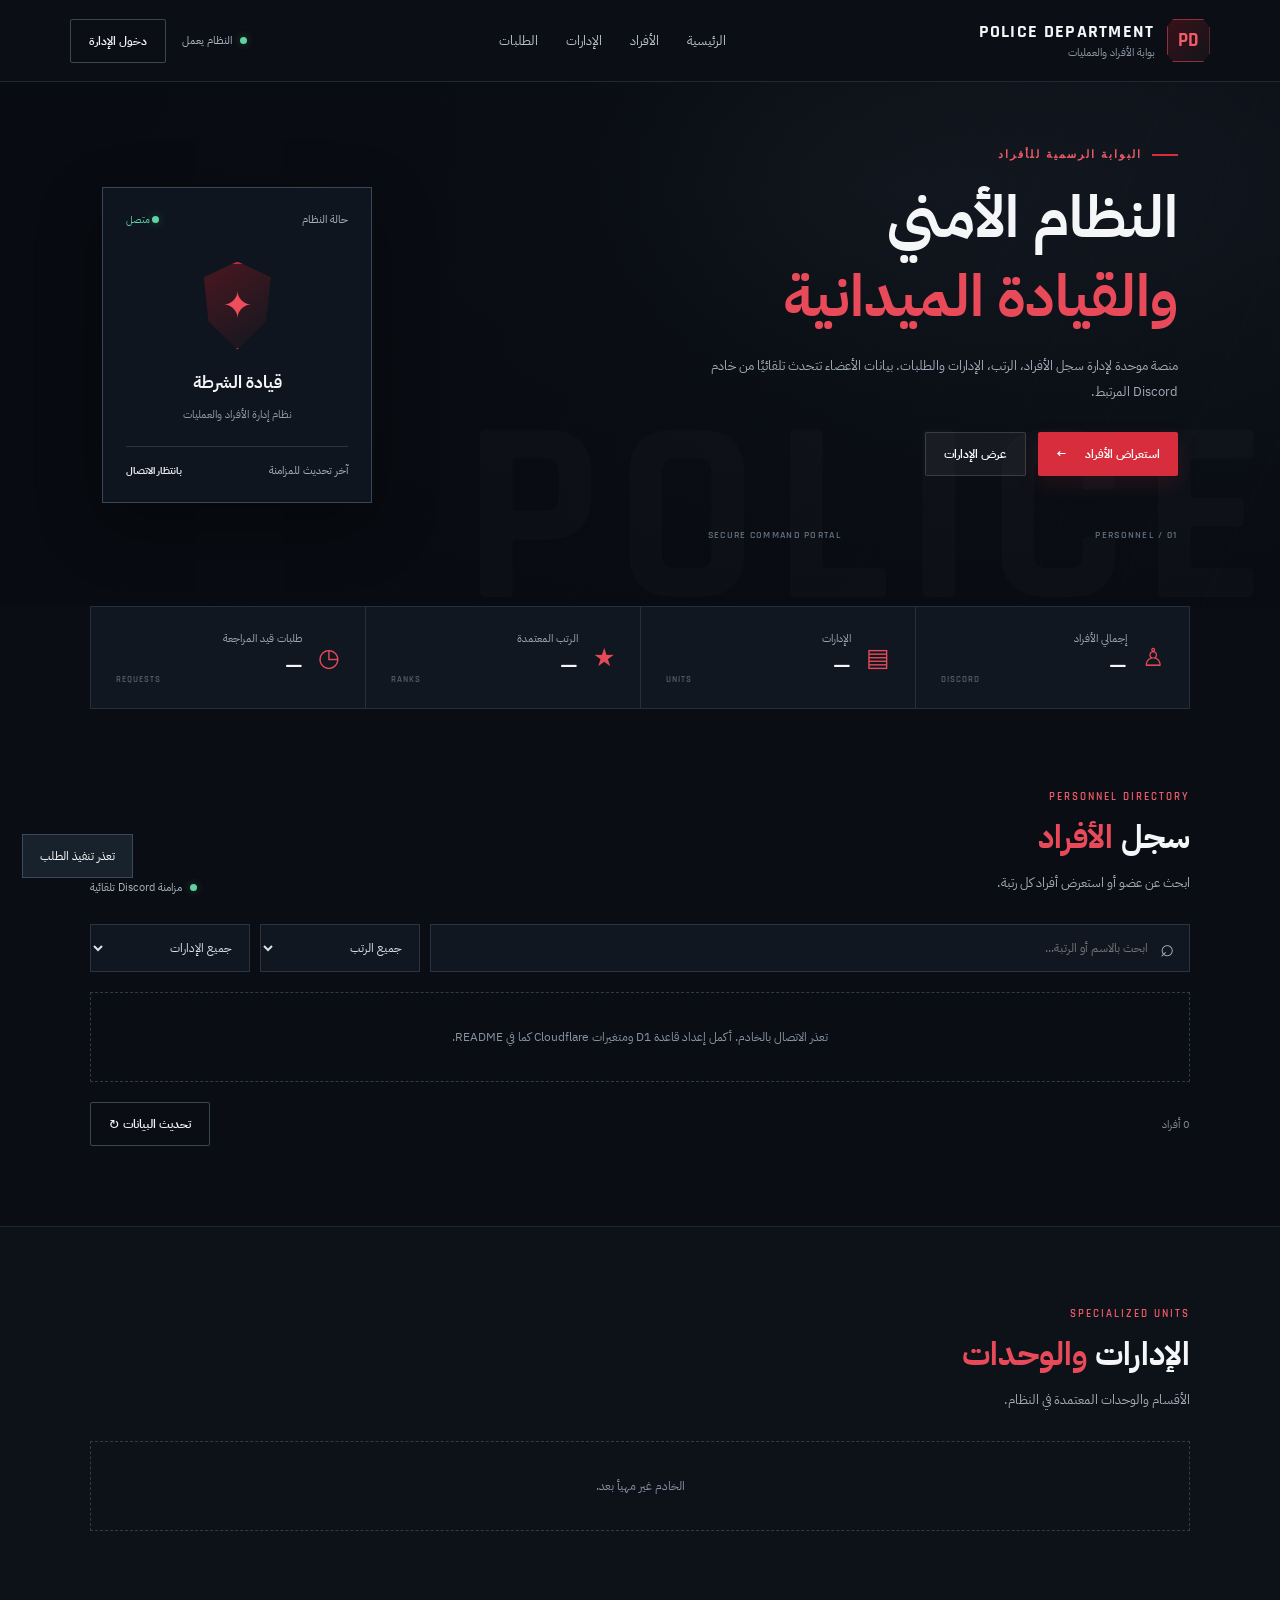
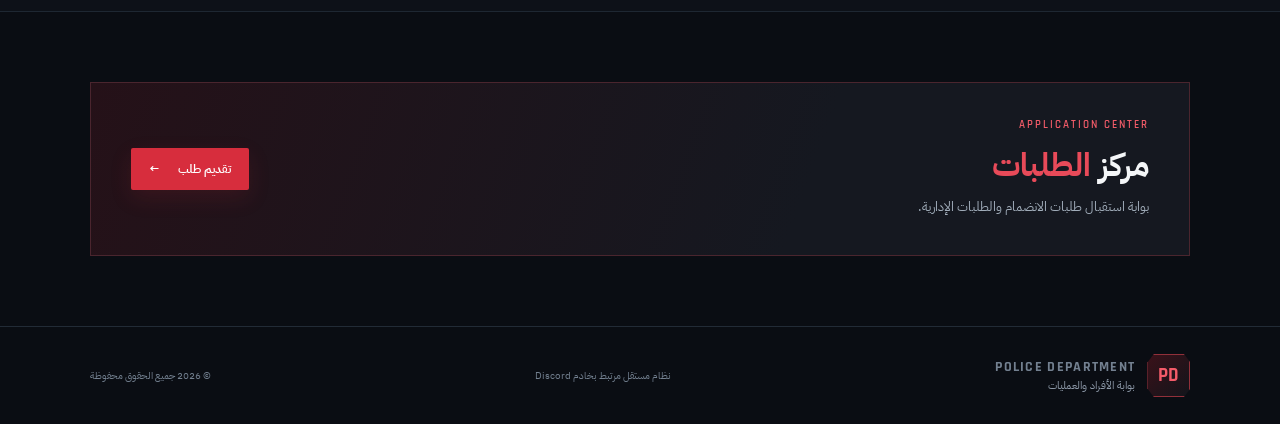
==== commit 5cf5fc39: "Add police website project" ====
--- a/index.html
+++ b/index.html
@@ -1,966 +1,11 @@
 <!doctype html>
-<html lang="ar" dir="rtl">
-<head>
-<meta charset="utf-8">
-<meta name="viewport" content="width=device-width, initial-scale=1">
-<meta name="theme-color" content="#08090c">
-<meta name="description" content="الموقع الرسمي لـ MS3DH — البث، المحتوى، أبرز اللحظات وجميع الروابط في مكان واحد.">
-<meta property="og:title" content="MS3DH | الموقع الرسمي">
-<meta property="og:description" content="إنسى العالم، واستمتع بالمحتوى.">
-<title>MS3DH | الموقع الرسمي</title>
-
-<style type="text/css">@font-face {font-family:'Alexandria';font-style:normal;font-weight:300;src:url(/cf-fonts/v/alexandria/5.2.8/vietnamese/wght/normal.woff2);unicode-range:U+0102-0103,U+0110-0111,U+0128-0129,U+0168-0169,U+01A0-01A1,U+01AF-01B0,U+0300-0301,U+0303-0304,U+0308-0309,U+0323,U+0329,U+1EA0-1EF9,U+20AB;font-display:swap;}@font-face {font-family:'Alexandria';font-style:normal;font-weight:300;src:url(/cf-fonts/v/alexandria/5.2.8/latin/wght/normal.woff2);unicode-range:U+0000-00FF,U+0131,U+0152-0153,U+02BB-02BC,U+02C6,U+02DA,U+02DC,U+0304,U+0308,U+0329,U+2000-206F,U+20AC,U+2122,U+2191,U+2193,U+2212,U+2215,U+FEFF,U+FFFD;font-display:swap;}@font-face {font-family:'Alexandria';font-style:normal;font-weight:300;src:url(/cf-fonts/v/alexandria/5.2.8/arabic/wght/normal.woff2);unicode-range:U+0600-06FF,U+0750-077F,U+0870-088E,U+0890-0891,U+0897-08E1,U+08E3-08FF,U+200C-200E,U+2010-2011,U+204F,U+2E41,U+FB50-FDFF,U+FE70-FE74,U+FE76-FEFC,U+102E0-102FB,U+10E60-10E7E,U+10EC2-10EC4,U+10EFC-10EFF,U+1EE00-1EE03,U+1EE05-1EE1F,U+1EE21-1EE22,U+1EE24,U+1EE27,U+1EE29-1EE32,U+1EE34-1EE37,U+1EE39,U+1EE3B,U+1EE42,U+1EE47,U+1EE49,U+1EE4B,U+1EE4D-1EE4F,U+1EE51-1EE52,U+1EE54,U+1EE57,U+1EE59,U+1EE5B,U+1EE5D,U+1EE5F,U+1EE61-1EE62,U+1EE64,U+1EE67-1EE6A,U+1EE6C-1EE72,U+1EE74-1EE77,U+1EE79-1EE7C,U+1EE7E,U+1EE80-1EE89,U+1EE8B-1EE9B,U+1EEA1-1EEA3,U+1EEA5-1EEA9,U+1EEAB-1EEBB,U+1EEF0-1EEF1;font-display:swap;}@font-face {font-family:'Alexandria';font-style:normal;font-weight:300;src:url(/cf-fonts/v/alexandria/5.2.8/latin-ext/wght/normal.woff2);unicode-range:U+0100-02BA,U+02BD-02C5,U+02C7-02CC,U+02CE-02D7,U+02DD-02FF,U+0304,U+0308,U+0329,U+1D00-1DBF,U+1E00-1E9F,U+1EF2-1EFF,U+2020,U+20A0-20AB,U+20AD-20C0,U+2113,U+2C60-2C7F,U+A720-A7FF;font-display:swap;}@font-face {font-family:'Alexandria';font-style:normal;font-weight:400;src:url(/cf-fonts/v/alexandria/5.2.8/vietnamese/wght/normal.woff2);unicode-range:U+0102-0103,U+0110-0111,U+0128-0129,U+0168-0169,U+01A0-01A1,U+01AF-01B0,U+0300-0301,U+0303-0304,U+0308-0309,U+0323,U+0329,U+1EA0-1EF9,U+20AB;font-display:swap;}@font-face {font-family:'Alexandria';font-style:normal;font-weight:400;src:url(/cf-fonts/v/alexandria/5.2.8/latin/wght/normal.woff2);unicode-range:U+0000-00FF,U+0131,U+0152-0153,U+02BB-02BC,U+02C6,U+02DA,U+02DC,U+0304,U+0308,U+0329,U+2000-206F,U+20AC,U+2122,U+2191,U+2193,U+2212,U+2215,U+FEFF,U+FFFD;font-display:swap;}@font-face {font-family:'Alexandria';font-style:normal;font-weight:400;src:url(/cf-fonts/v/alexandria/5.2.8/arabic/wght/normal.woff2);unicode-range:U+0600-06FF,U+0750-077F,U+0870-088E,U+0890-0891,U+0897-08E1,U+08E3-08FF,U+200C-200E,U+2010-2011,U+204F,U+2E41,U+FB50-FDFF,U+FE70-FE74,U+FE76-FEFC,U+102E0-102FB,U+10E60-10E7E,U+10EC2-10EC4,U+10EFC-10EFF,U+1EE00-1EE03,U+1EE05-1EE1F,U+1EE21-1EE22,U+1EE24,U+1EE27,U+1EE29-1EE32,U+1EE34-1EE37,U+1EE39,U+1EE3B,U+1EE42,U+1EE47,U+1EE49,U+1EE4B,U+1EE4D-1EE4F,U+1EE51-1EE52,U+1EE54,U+1EE57,U+1EE59,U+1EE5B,U+1EE5D,U+1EE5F,U+1EE61-1EE62,U+1EE64,U+1EE67-1EE6A,U+1EE6C-1EE72,U+1EE74-1EE77,U+1EE79-1EE7C,U+1EE7E,U+1EE80-1EE89,U+1EE8B-1EE9B,U+1EEA1-1EEA3,U+1EEA5-1EEA9,U+1EEAB-1EEBB,U+1EEF0-1EEF1;font-display:swap;}@font-face {font-family:'Alexandria';font-style:normal;font-weight:400;src:url(/cf-fonts/v/alexandria/5.2.8/latin-ext/wght/normal.woff2);unicode-range:U+0100-02BA,U+02BD-02C5,U+02C7-02CC,U+02CE-02D7,U+02DD-02FF,U+0304,U+0308,U+0329,U+1D00-1DBF,U+1E00-1E9F,U+1EF2-1EFF,U+2020,U+20A0-20AB,U+20AD-20C0,U+2113,U+2C60-2C7F,U+A720-A7FF;font-display:swap;}@font-face {font-family:'Alexandria';font-style:normal;font-weight:500;src:url(/cf-fonts/v/alexandria/5.2.8/latin/wght/normal.woff2);unicode-range:U+0000-00FF,U+0131,U+0152-0153,U+02BB-02BC,U+02C6,U+02DA,U+02DC,U+0304,U+0308,U+0329,U+2000-206F,U+20AC,U+2122,U+2191,U+2193,U+2212,U+2215,U+FEFF,U+FFFD;font-display:swap;}@font-face {font-family:'Alexandria';font-style:normal;font-weight:500;src:url(/cf-fonts/v/alexandria/5.2.8/latin-ext/wght/normal.woff2);unicode-range:U+0100-02BA,U+02BD-02C5,U+02C7-02CC,U+02CE-02D7,U+02DD-02FF,U+0304,U+0308,U+0329,U+1D00-1DBF,U+1E00-1E9F,U+1EF2-1EFF,U+2020,U+20A0-20AB,U+20AD-20C0,U+2113,U+2C60-2C7F,U+A720-A7FF;font-display:swap;}@font-face {font-family:'Alexandria';font-style:normal;font-weight:500;src:url(/cf-fonts/v/alexandria/5.2.8/arabic/wght/normal.woff2);unicode-range:U+0600-06FF,U+0750-077F,U+0870-088E,U+0890-0891,U+0897-08E1,U+08E3-08FF,U+200C-200E,U+2010-2011,U+204F,U+2E41,U+FB50-FDFF,U+FE70-FE74,U+FE76-FEFC,U+102E0-102FB,U+10E60-10E7E,U+10EC2-10EC4,U+10EFC-10EFF,U+1EE00-1EE03,U+1EE05-1EE1F,U+1EE21-1EE22,U+1EE24,U+1EE27,U+1EE29-1EE32,U+1EE34-1EE37,U+1EE39,U+1EE3B,U+1EE42,U+1EE47,U+1EE49,U+1EE4B,U+1EE4D-1EE4F,U+1EE51-1EE52,U+1EE54,U+1EE57,U+1EE59,U+1EE5B,U+1EE5D,U+1EE5F,U+1EE61-1EE62,U+1EE64,U+1EE67-1EE6A,U+1EE6C-1EE72,U+1EE74-1EE77,U+1EE79-1EE7C,U+1EE7E,U+1EE80-1EE89,U+1EE8B-1EE9B,U+1EEA1-1EEA3,U+1EEA5-1EEA9,U+1EEAB-1EEBB,U+1EEF0-1EEF1;font-display:swap;}@font-face {font-family:'Alexandria';font-style:normal;font-weight:500;src:url(/cf-fonts/v/alexandria/5.2.8/vietnamese/wght/normal.woff2);unicode-range:U+0102-0103,U+0110-0111,U+0128-0129,U+0168-0169,U+01A0-01A1,U+01AF-01B0,U+0300-0301,U+0303-0304,U+0308-0309,U+0323,U+0329,U+1EA0-1EF9,U+20AB;font-display:swap;}@font-face {font-family:'Alexandria';font-style:normal;font-weight:600;src:url(/cf-fonts/v/alexandria/5.2.8/latin/wght/normal.woff2);unicode-range:U+0000-00FF,U+0131,U+0152-0153,U+02BB-02BC,U+02C6,U+02DA,U+02DC,U+0304,U+0308,U+0329,U+2000-206F,U+20AC,U+2122,U+2191,U+2193,U+2212,U+2215,U+FEFF,U+FFFD;font-display:swap;}@font-face {font-family:'Alexandria';font-style:normal;font-weight:600;src:url(/cf-fonts/v/alexandria/5.2.8/arabic/wght/normal.woff2);unicode-range:U+0600-06FF,U+0750-077F,U+0870-088E,U+0890-0891,U+0897-08E1,U+08E3-08FF,U+200C-200E,U+2010-2011,U+204F,U+2E41,U+FB50-FDFF,U+FE70-FE74,U+FE76-FEFC,U+102E0-102FB,U+10E60-10E7E,U+10EC2-10EC4,U+10EFC-10EFF,U+1EE00-1EE03,U+1EE05-1EE1F,U+1EE21-1EE22,U+1EE24,U+1EE27,U+1EE29-1EE32,U+1EE34-1EE37,U+1EE39,U+1EE3B,U+1EE42,U+1EE47,U+1EE49,U+1EE4B,U+1EE4D-1EE4F,U+1EE51-1EE52,U+1EE54,U+1EE57,U+1EE59,U+1EE5B,U+1EE5D,U+1EE5F,U+1EE61-1EE62,U+1EE64,U+1EE67-1EE6A,U+1EE6C-1EE72,U+1EE74-1EE77,U+1EE79-1EE7C,U+1EE7E,U+1EE80-1EE89,U+1EE8B-1EE9B,U+1EEA1-1EEA3,U+1EEA5-1EEA9,U+1EEAB-1EEBB,U+1EEF0-1EEF1;font-display:swap;}@font-face {font-family:'Alexandria';font-style:normal;font-weight:600;src:url(/cf-fonts/v/alexandria/5.2.8/vietnamese/wght/normal.woff2);unicode-range:U+0102-0103,U+0110-0111,U+0128-0129,U+0168-0169,U+01A0-01A1,U+01AF-01B0,U+0300-0301,U+0303-0304,U+0308-0309,U+0323,U+0329,U+1EA0-1EF9,U+20AB;font-display:swap;}@font-face {font-family:'Alexandria';font-style:normal;font-weight:600;src:url(/cf-fonts/v/alexandria/5.2.8/latin-ext/wght/normal.woff2);unicode-range:U+0100-02BA,U+02BD-02C5,U+02C7-02CC,U+02CE-02D7,U+02DD-02FF,U+0304,U+0308,U+0329,U+1D00-1DBF,U+1E00-1E9F,U+1EF2-1EFF,U+2020,U+20A0-20AB,U+20AD-20C0,U+2113,U+2C60-2C7F,U+A720-A7FF;font-display:swap;}@font-face {font-family:'Alexandria';font-style:normal;font-weight:700;src:url(/cf-fonts/v/alexandria/5.2.8/latin-ext/wght/normal.woff2);unicode-range:U+0100-02BA,U+02BD-02C5,U+02C7-02CC,U+02CE-02D7,U+02DD-02FF,U+0304,U+0308,U+0329,U+1D00-1DBF,U+1E00-1E9F,U+1EF2-1EFF,U+2020,U+20A0-20AB,U+20AD-20C0,U+2113,U+2C60-2C7F,U+A720-A7FF;font-display:swap;}@font-face {font-family:'Alexandria';font-style:normal;font-weight:700;src:url(/cf-fonts/v/alexandria/5.2.8/latin/wght/normal.woff2);unicode-range:U+0000-00FF,U+0131,U+0152-0153,U+02BB-02BC,U+02C6,U+02DA,U+02DC,U+0304,U+0308,U+0329,U+2000-206F,U+20AC,U+2122,U+2191,U+2193,U+2212,U+2215,U+FEFF,U+FFFD;font-display:swap;}@font-face {font-family:'Alexandria';font-style:normal;font-weight:700;src:url(/cf-fonts/v/alexandria/5.2.8/arabic/wght/normal.woff2);unicode-range:U+0600-06FF,U+0750-077F,U+0870-088E,U+0890-0891,U+0897-08E1,U+08E3-08FF,U+200C-200E,U+2010-2011,U+204F,U+2E41,U+FB50-FDFF,U+FE70-FE74,U+FE76-FEFC,U+102E0-102FB,U+10E60-10E7E,U+10EC2-10EC4,U+10EFC-10EFF,U+1EE00-1EE03,U+1EE05-1EE1F,U+1EE21-1EE22,U+1EE24,U+1EE27,U+1EE29-1EE32,U+1EE34-1EE37,U+1EE39,U+1EE3B,U+1EE42,U+1EE47,U+1EE49,U+1EE4B,U+1EE4D-1EE4F,U+1EE51-1EE52,U+1EE54,U+1EE57,U+1EE59,U+1EE5B,U+1EE5D,U+1EE5F,U+1EE61-1EE62,U+1EE64,U+1EE67-1EE6A,U+1EE6C-1EE72,U+1EE74-1EE77,U+1EE79-1EE7C,U+1EE7E,U+1EE80-1EE89,U+1EE8B-1EE9B,U+1EEA1-1EEA3,U+1EEA5-1EEA9,U+1EEAB-1EEBB,U+1EEF0-1EEF1;font-display:swap;}@font-face {font-family:'Alexandria';font-style:normal;font-weight:700;src:url(/cf-fonts/v/alexandria/5.2.8/vietnamese/wght/normal.woff2);unicode-range:U+0102-0103,U+0110-0111,U+0128-0129,U+0168-0169,U+01A0-01A1,U+01AF-01B0,U+0300-0301,U+0303-0304,U+0308-0309,U+0323,U+0329,U+1EA0-1EF9,U+20AB;font-display:swap;}@font-face {font-family:'Alexandria';font-style:normal;font-weight:800;src:url(/cf-fonts/v/alexandria/5.2.8/arabic/wght/normal.woff2);unicode-range:U+0600-06FF,U+0750-077F,U+0870-088E,U+0890-0891,U+0897-08E1,U+08E3-08FF,U+200C-200E,U+2010-2011,U+204F,U+2E41,U+FB50-FDFF,U+FE70-FE74,U+FE76-FEFC,U+102E0-102FB,U+10E60-10E7E,U+10EC2-10EC4,U+10EFC-10EFF,U+1EE00-1EE03,U+1EE05-1EE1F,U+1EE21-1EE22,U+1EE24,U+1EE27,U+1EE29-1EE32,U+1EE34-1EE37,U+1EE39,U+1EE3B,U+1EE42,U+1EE47,U+1EE49,U+1EE4B,U+1EE4D-1EE4F,U+1EE51-1EE52,U+1EE54,U+1EE57,U+1EE59,U+1EE5B,U+1EE5D,U+1EE5F,U+1EE61-1EE62,U+1EE64,U+1EE67-1EE6A,U+1EE6C-1EE72,U+1EE74-1EE77,U+1EE79-1EE7C,U+1EE7E,U+1EE80-1EE89,U+1EE8B-1EE9B,U+1EEA1-1EEA3,U+1EEA5-1EEA9,U+1EEAB-1EEBB,U+1EEF0-1EEF1;font-display:swap;}@font-face {font-family:'Alexandria';font-style:normal;font-weight:800;src:url(/cf-fonts/v/alexandria/5.2.8/vietnamese/wght/normal.woff2);unicode-range:U+0102-0103,U+0110-0111,U+0128-0129,U+0168-0169,U+01A0-01A1,U+01AF-01B0,U+0300-0301,U+0303-0304,U+0308-0309,U+0323,U+0329,U+1EA0-1EF9,U+20AB;font-display:swap;}@font-face {font-family:'Alexandria';font-style:normal;font-weight:800;src:url(/cf-fonts/v/alexandria/5.2.8/latin-ext/wght/normal.woff2);unicode-range:U+0100-02BA,U+02BD-02C5,U+02C7-02CC,U+02CE-02D7,U+02DD-02FF,U+0304,U+0308,U+0329,U+1D00-1DBF,U+1E00-1E9F,U+1EF2-1EFF,U+2020,U+20A0-20AB,U+20AD-20C0,U+2113,U+2C60-2C7F,U+A720-A7FF;font-display:swap;}@font-face {font-family:'Alexandria';font-style:normal;font-weight:800;src:url(/cf-fonts/v/alexandria/5.2.8/latin/wght/normal.woff2);unicode-range:U+0000-00FF,U+0131,U+0152-0153,U+02BB-02BC,U+02C6,U+02DA,U+02DC,U+0304,U+0308,U+0329,U+2000-206F,U+20AC,U+2122,U+2191,U+2193,U+2212,U+2215,U+FEFF,U+FFFD;font-display:swap;}@font-face {font-family:'Alexandria';font-style:normal;font-weight:900;src:url(/cf-fonts/v/alexandria/5.2.8/latin-ext/wght/normal.woff2);unicode-range:U+0100-02BA,U+02BD-02C5,U+02C7-02CC,U+02CE-02D7,U+02DD-02FF,U+0304,U+0308,U+0329,U+1D00-1DBF,U+1E00-1E9F,U+1EF2-1EFF,U+2020,U+20A0-20AB,U+20AD-20C0,U+2113,U+2C60-2C7F,U+A720-A7FF;font-display:swap;}@font-face {font-family:'Alexandria';font-style:normal;font-weight:900;src:url(/cf-fonts/v/alexandria/5.2.8/latin/wght/normal.woff2);unicode-range:U+0000-00FF,U+0131,U+0152-0153,U+02BB-02BC,U+02C6,U+02DA,U+02DC,U+0304,U+0308,U+0329,U+2000-206F,U+20AC,U+2122,U+2191,U+2193,U+2212,U+2215,U+FEFF,U+FFFD;font-display:swap;}@font-face {font-family:'Alexandria';font-style:normal;font-weight:900;src:url(/cf-fonts/v/alexandria/5.2.8/vietnamese/wght/normal.woff2);unicode-range:U+0102-0103,U+0110-0111,U+0128-0129,U+0168-0169,U+01A0-01A1,U+01AF-01B0,U+0300-0301,U+0303-0304,U+0308-0309,U+0323,U+0329,U+1EA0-1EF9,U+20AB;font-display:swap;}@font-face {font-family:'Alexandria';font-style:normal;font-weight:900;src:url(/cf-fonts/v/alexandria/5.2.8/arabic/wght/normal.woff2);unicode-range:U+0600-06FF,U+0750-077F,U+0870-088E,U+0890-0891,U+0897-08E1,U+08E3-08FF,U+200C-200E,U+2010-2011,U+204F,U+2E41,U+FB50-FDFF,U+FE70-FE74,U+FE76-FEFC,U+102E0-102FB,U+10E60-10E7E,U+10EC2-10EC4,U+10EFC-10EFF,U+1EE00-1EE03,U+1EE05-1EE1F,U+1EE21-1EE22,U+1EE24,U+1EE27,U+1EE29-1EE32,U+1EE34-1EE37,U+1EE39,U+1EE3B,U+1EE42,U+1EE47,U+1EE49,U+1EE4B,U+1EE4D-1EE4F,U+1EE51-1EE52,U+1EE54,U+1EE57,U+1EE59,U+1EE5B,U+1EE5D,U+1EE5F,U+1EE61-1EE62,U+1EE64,U+1EE67-1EE6A,U+1EE6C-1EE72,U+1EE74-1EE77,U+1EE79-1EE7C,U+1EE7E,U+1EE80-1EE89,U+1EE8B-1EE9B,U+1EEA1-1EEA3,U+1EEA5-1EEA9,U+1EEAB-1EEBB,U+1EEF0-1EEF1;font-display:swap;}
-
-/* MS3DH personnel roster: inspired by a command-staff directory, not copied */
-#ms-staff-list{display:flex!important;flex-direction:column;gap:28px}
-.ms-roster-group{border:1px solid #ffffff18;border-radius:18px;overflow:hidden;background:linear-gradient(145deg,#111217,#090a0e);box-shadow:0 18px 45px #0005;animation:msStaffEnter .5s both}
-.ms-roster-heading{display:flex;align-items:center;justify-content:space-between;gap:12px;padding:16px 20px;background:linear-gradient(90deg,#e5484d20,transparent);border-bottom:1px solid #e5484d40}
-.ms-roster-heading h3{margin:0;font-size:16px;letter-spacing:.04em}.ms-roster-heading small{color:#ff858a;font-size:11px;letter-spacing:.12em}
-.ms-roster-table-head{display:grid;grid-template-columns:minmax(180px,1.5fr) minmax(120px,1fr) minmax(230px,1.4fr);gap:14px;padding:10px 18px;color:#92939d;background:#ffffff04;font-size:10px;font-weight:800;letter-spacing:.1em}
-.ms-roster-person{display:grid;grid-template-columns:minmax(180px,1.5fr) minmax(120px,1fr) minmax(230px,1.4fr);gap:14px;align-items:center;padding:16px 18px;border-bottom:1px solid #ffffff10;transition:background .25s,transform .25s;animation:msStaffEnter .45s both}
-.ms-roster-person:last-child{border-bottom:0}.ms-roster-person:hover{background:#e5484d0b}
-.ms-roster-identity{display:flex;align-items:center;gap:12px;min-width:0}.ms-roster-avatar{width:54px;height:54px;flex:0 0 54px;border-radius:12px;object-fit:cover;border:1px solid #e5484d65;background:#191a20;box-shadow:0 0 22px #e5484d15}.ms-roster-name{font-weight:800;overflow-wrap:anywhere;color:#f5f5f7}.ms-roster-sub{display:block;color:#9697a2;font-size:11px;margin-top:5px;line-height:1.6;overflow-wrap:anywhere}
-.ms-roster-rank{display:inline-flex;align-items:center;gap:7px;padding:7px 10px;border:1px solid #e5484d50;background:#e5484d12;color:#ff969b;border-radius:7px;font-size:11px;font-weight:800;width:max-content;max-width:100%}.ms-roster-rank:before{content:"";width:6px;height:6px;border-radius:50%;background:#ff515b;box-shadow:0 0 10px #ff515b}
-.ms-promo-clock{min-width:0}.ms-promo-clock-label{display:flex;justify-content:space-between;gap:8px;font-size:10px;color:#a6a7b0;margin-bottom:8px}.ms-promo-clock-label b{color:#ff858a}.ms-promo-digits{display:flex;direction:ltr;justify-content:flex-end;gap:5px}.ms-promo-unit{min-width:43px;padding:7px 5px 5px;text-align:center;border:1px solid #ffffff15;border-radius:7px;background:linear-gradient(180deg,#1c1d24,#0b0c10);box-shadow:inset 0 1px #ffffff08}.ms-promo-unit strong{display:block;color:#fff;font:800 17px/1.2 ui-monospace,SFMono-Regular,Consolas,monospace;font-variant-numeric:tabular-nums}.ms-promo-unit small{display:block;margin-top:4px;color:#92939d;font-size:8px}.ms-promo-none{color:#858691;font-size:11px;padding:10px;border:1px dashed #ffffff20;border-radius:8px;text-align:center}
-.ms-roster-extra{grid-column:1/-1;margin-inline-start:66px;min-width:0}.ms-roster-extra .ms-member-missions{margin-top:0}.ms-roster-note{font-size:11px;color:#a5a6b0;margin:8px 0 0;line-height:1.7}
-@media(max-width:700px){.ms-roster-table-head{display:none}.ms-roster-person{grid-template-columns:minmax(0,1fr);gap:12px;padding:14px}.ms-roster-identity{grid-row:1}.ms-roster-rank{grid-row:2}.ms-promo-clock{grid-row:3}.ms-roster-extra{margin:0}.ms-promo-digits{justify-content:flex-start}.ms-promo-unit{flex:1;min-width:0}.ms-roster-heading{padding:14px}.ms-roster-heading h3{font-size:14px}}
-</style>
-<style>
-:root{--bg:#08090c;--panel:#101116;--panel2:#15161d;--text:#f5f5f7;--muted:#999ba8;--accent:#e5484d;--accent2:#ff6b70;--line:#ffffff12;--radius:22px}
-*{box-sizing:border-box}html{scroll-behavior:smooth;scroll-padding-top:90px}body{margin:0;background:var(--bg);color:var(--text);font-family:Alexandria,system-ui,sans-serif;line-height:1.8;overflow-x:hidden}
-body:before{content:"";position:fixed;inset:0;z-index:-2;background:radial-gradient(ellipse at 78% 0%,#6b171b24,transparent 42%),radial-gradient(ellipse at 0% 45%,#7b222016,transparent 35%),#08090c}
-a{color:inherit;text-decoration:none}button{font:inherit;cursor:pointer}.wrap{width:min(1160px,calc(100% - 36px));margin:auto}
-.topbar{position:sticky;top:0;z-index:20;background:#08090cdb;backdrop-filter:blur(18px);border-bottom:1px solid var(--line)}
-.nav{height:76px;display:flex;align-items:center;justify-content:space-between;gap:24px}.brand{display:flex;align-items:center;gap:11px;font-size:20px;font-weight:900;letter-spacing:1px}.brandmark{width:38px;height:38px;border-radius:12px;background:linear-gradient(145deg,var(--accent2),#a91e29);display:grid;place-items:center;overflow:hidden;box-shadow:0 7px 24px #e5484d30;font-weight:900;font-size:17px}.brandmark img{width:100%;height:100%;object-fit:cover;display:block}
-.navlinks{display:flex;gap:24px;color:#b8b8c2;font-size:12px}.navlinks a:hover{color:white}.navcta,.btn{display:inline-flex;align-items:center;justify-content:center;gap:9px;padding:11px 18px;border-radius:13px;background:var(--accent);font-weight:700;font-size:12px;transition:.25s;border:1px solid transparent}.navactions{display:flex;align-items:center;gap:8px;flex-shrink:0}.navsupport{display:inline-flex!important;visibility:visible!important;opacity:1!important;align-items:center;justify-content:center;gap:6px;padding:10px 14px;border-radius:14px;background:#111218;border:1px solid #e5484d80;color:#ff9699;font-weight:800;font-size:12px;text-decoration:none;white-space:nowrap;flex-shrink:0;position:relative;z-index:21}.navsupport:hover{background:#e5484d;color:#fff}.navcta:hover,.btn:hover{transform:translateY(-2px);background:var(--accent2);box-shadow:0 10px 30px #e5484d28}.btn.secondary{background:#ffffff08;border-color:#ffffff1a}.btn.secondary:hover{background:#ffffff12}
-.hero{position:relative;padding:82px 0 70px;min-height:565px;display:grid;grid-template-columns:1.05fr .95fr;align-items:center;gap:40px}.eyebrow{display:inline-flex;align-items:center;gap:9px;color:#ff9699;background:#e5484d12;border:1px solid #e5484d30;padding:7px 12px;border-radius:999px;font-size:11px;font-weight:700}.pulse{width:7px;height:7px;border-radius:50%;background:#f15c62;box-shadow:0 0 0 5px #f15c621b}.hero h1{font-size:clamp(43px,6.7vw,82px);line-height:1.18;margin:23px 0 16px;font-weight:900;letter-spacing:-2px}.hero h1 span{color:var(--accent);text-shadow:0 0 35px #e5484d25}.hero p{max-width:540px;color:var(--muted);font-size:14px;line-height:2.1}.actions{display:flex;flex-wrap:wrap;gap:12px;margin-top:26px}.mini-stats{display:flex;gap:30px;margin-top:36px}.stat strong{display:block;font-size:20px}.stat small{color:var(--muted);font-size:10px}.hero-art{position:relative;min-height:370px;display:grid;place-items:center}.orb{position:absolute;width:min(360px,80vw);aspect-ratio:1;border-radius:50%;background:radial-gradient(circle at 35% 25%,#e5484d55,transparent 62%);filter:blur(10px)}.hero-card{position:relative;width:min(390px,100%);aspect-ratio:4/4.4;border-radius:30px;overflow:hidden;border:1px solid #ffffff20;background:linear-gradient(150deg,#25252d,#101116 55%,#3d1116);box-shadow:0 35px 90px #0009;display:flex;align-items:flex-end;padding:26px}.hero-photo{position:absolute;inset:0;width:100%;height:100%;object-fit:cover;z-index:0}.hero-card:before{content:"";position:absolute;inset:0;z-index:1;background:linear-gradient(0deg,#09090df2 0%,#09090d66 42%,#e5484d15 100%)}.hero-card:after{content:"MS3DH";position:absolute;top:34px;right:25px;font-size:clamp(40px,6vw,66px);font-weight:900;letter-spacing:-3px;color:#ffffff0b;writing-mode:vertical-rl}.card-copy{position:relative;z-index:2}.card-copy small{color:#ff9699;font-size:10px;letter-spacing:3px}.card-copy h2{font-size:34px;margin:2px 0 0;font-weight:900}.card-copy p{margin:0;font-size:11px;color:#b9b9c3}.floating{position:absolute;top:45px;left:-8px;padding:12px 15px;border-radius:15px;border:1px solid var(--line);background:#111218e8;backdrop-filter:blur(12px);font-size:11px;box-shadow:0 15px 40px #0006}.floating b{color:#ff797e}
-.ticker{border-block:1px solid var(--line);overflow:hidden;background:#ffffff03}.ticker-inner{display:flex;gap:34px;white-space:nowrap;padding:14px 0;color:#777985;font-size:11px;letter-spacing:2px;animation:marquee 28s linear infinite;width:max-content}.ticker span{color:var(--accent)}@keyframes marquee{to{transform:translateX(-30%)}}
-section{padding:82px 0}.section-head{display:flex;align-items:end;justify-content:space-between;gap:20px;margin-bottom:28px}.kicker{color:var(--accent2);font-size:10px;font-weight:800;letter-spacing:2px}.section-head h2{font-size:clamp(26px,4vw,38px);line-height:1.35;margin:6px 0 0;font-weight:900}.section-head p{color:var(--muted);font-size:12px;max-width:440px;margin:0}
-.about-grid{display:grid;grid-template-columns:.8fr 1.2fr;gap:20px}.about-quote,.about-copy,.social-card,.moment,.news-card,.device,.support-box{border:1px solid var(--line);background:linear-gradient(145deg,#ffffff07,#ffffff02);border-radius:var(--radius)}.about-quote{padding:28px;display:flex;flex-direction:column;justify-content:space-between;min-height:230px;background:linear-gradient(145deg,#e5484d1c,#101116 65%)}.quote-mark{font-size:52px;color:var(--accent);line-height:1}.about-quote h3{font-size:24px;line-height:1.6;margin:12px 0}.about-quote small{color:var(--muted);font-size:11px}.about-copy{padding:28px}.about-copy h3{margin:0 0 12px;font-size:19px}.about-copy p{color:var(--muted);font-size:12px;line-height:2.2;margin:0 0 18px}.tags{display:flex;flex-wrap:wrap;gap:8px}.tag{font-size:10px;padding:7px 10px;background:#ffffff08;border:1px solid var(--line);border-radius:9px;color:#d1d1d8}
-.social-grid{display:grid;grid-template-columns:repeat(3,1fr);gap:13px}.social-card{padding:19px;display:flex;align-items:center;gap:13px;transition:.25s}.social-card:hover{transform:translateY(-4px);border-color:#e5484d70;background:#e5484d0b}.social-icon{width:47px;height:47px;display:grid;place-items:center;background:#ffffff09;border:1px solid var(--line);border-radius:14px;font-weight:900;font-size:16px;flex-shrink:0}.social-icon img{width:25px;height:25px;object-fit:contain;display:block}.social-info{flex:1;min-width:0}.social-info b{display:block;font-size:13px}.social-info small{display:block;color:var(--muted);font-size:10px;direction:ltr;text-align:right;overflow:hidden;text-overflow:ellipsis}.arrow{color:#777;font-size:18px}
-.moments-grid{display:grid;grid-template-columns:1.2fr .8fr .8fr;gap:14px}.moment{min-height:230px;position:relative;overflow:hidden;padding:20px;display:flex;align-items:end;background:linear-gradient(145deg,#2d171a,#121217 62%,#251013);transition:.25s}.moment:nth-child(2){background:linear-gradient(145deg,#211d25,#121217 62%,#351419)}.moment:nth-child(3){background:linear-gradient(145deg,#302024,#121217 62%,#4a141a)}.moment-photo{position:absolute;inset:0;width:100%;height:100%;object-fit:cover;z-index:0;opacity:.78;transition:transform .35s}.moment:hover .moment-photo{transform:scale(1.04)}.moment:before{content:"";position:absolute;inset:0;background:radial-gradient(circle at 70% 15%,#f0525930,transparent 45%),repeating-linear-gradient(135deg,transparent 0 25px,#ffffff04 26px 27px)}.moment:hover{transform:translateY(-4px)}.moment-content{position:relative}.moment small{color:#ff9397;font-size:10px}.moment h3{margin:5px 0;font-size:17px}.moment p{margin:0;color:#a6a6b1;font-size:10px}
-.news-grid{display:grid;grid-template-columns:repeat(3,1fr);gap:14px}.news-card{padding:23px}.news-icon{width:42px;height:42px;border-radius:12px;background:#e5484d16;color:#ff888d;display:grid;place-items:center;font-size:18px;margin-bottom:18px}.news-card small{color:var(--accent2);font-size:10px}.news-card h3{font-size:16px;margin:7px 0}.news-card p{color:var(--muted);font-size:11px;line-height:2}
-.devices-grid{display:grid;grid-template-columns:repeat(4,1fr);gap:12px}.device{padding:19px}.device .emoji{font-size:24px}.device h3{font-size:13px;margin:12px 0 2px}.device p{font-size:11px;color:var(--muted);margin:0}
-.support-message{min-height:190px}.support-box{padding:36px;display:flex;align-items:center;justify-content:space-between;gap:25px;background:radial-gradient(ellipse at 100% 0%,#e5484d20,transparent 48%),#101116}.support-box h2{font-size:clamp(24px,4vw,36px);margin:0 0 8px}.support-box p{color:var(--muted);font-size:12px;margin:0;max-width:570px}
-footer{border-top:1px solid var(--line);padding:25px 0;color:#777985;font-size:10px}.footer-inner{display:flex;align-items:center;justify-content:space-between;gap:18px}.footer-brand{color:#eee;font-weight:900;letter-spacing:1px}.backtop{position:fixed;bottom:20px;left:20px;width:44px;height:44px;border-radius:14px;background:#e5484d;color:white;border:0;box-shadow:0 8px 25px #0008;display:none;z-index:15}.backtop.show{display:block}
-.reveal{opacity:0;transform:translateY(18px);transition:opacity .65s ease,transform .65s ease}.reveal.visible{opacity:1;transform:none}
-@media(max-width:800px){.navlinks{display:none}.hero{grid-template-columns:1fr;padding:56px 0 42px;gap:16px}.hero-copy{text-align:center}.hero-copy p{margin-inline:auto}.actions,.mini-stats{justify-content:center}.hero-art{min-height:330px}.hero-card{width:min(330px,90%)}.floating{left:2px;top:25px}.about-grid{grid-template-columns:1fr}.social-grid{grid-template-columns:repeat(2,1fr)}.moments-grid{grid-template-columns:1fr 1fr}.moment:first-child{grid-column:span 2}.news-grid{grid-template-columns:1fr 1fr}.devices-grid{grid-template-columns:repeat(2,1fr)}section{padding:62px 0}.support-box{align-items:flex-start;flex-direction:column}}
-@media(max-width:480px){.wrap{width:calc(100% - 26px)}.nav{height:66px}.brand{font-size:17px}.navactions{display:flex!important;flex-direction:row-reverse;align-items:center;gap:6px;flex-shrink:0;visibility:visible;opacity:1}.navsupport{display:inline-flex!important;padding:9px 10px;font-size:10px;transition:.2s}.navsupport:hover{background:#e5484d;color:#fff}.navactions{flex-direction:row-reverse;gap:6px}.navsupport{padding:9px 10px;font-size:10px}.navcta{padding:9px 12px;font-size:10px}.hero h1{font-size:46px}.hero p{font-size:12px}.mini-stats{gap:22px}.stat strong{font-size:17px}.hero-art{min-height:295px}.hero-card{width:275px}.section-head{align-items:flex-start;flex-direction:column}.social-grid{grid-template-columns:1fr}.social-card{padding:15px}.moments-grid,.news-grid{grid-template-columns:1fr}.moment:first-child{grid-column:auto}.moment{min-height:190px}.devices-grid{grid-template-columns:1fr 1fr}.device{padding:14px}.support-box{padding:24px}.footer-inner{flex-direction:column;text-align:center}.about-copy,.about-quote{padding:22px}}
-@media(max-width:480px){.nav{gap:6px}.brand{gap:7px;letter-spacing:0}.brandmark{width:34px;height:34px}.navactions{gap:5px}.navsupport{padding:8px 9px;font-size:10px}.navcta{padding:8px 9px;font-size:10px}}
-/* MS3DH motion polish: subtle cinematic movement, accessible reduced-motion support */
-#ms-staff-section{position:relative;isolation:isolate;overflow:hidden}
-#ms-staff-section:before{content:"";position:absolute;inset:8% -15%;z-index:-1;pointer-events:none;background:radial-gradient(ellipse at 50% 50%,#e5484d12,transparent 60%);animation:msStaffGlow 8s ease-in-out infinite alternate}
-#ms-staff-section .section-head h2{text-shadow:0 0 28px #e5484d20}
-#ms-staff-list .social-card{animation:msStaffEnter .55s both;will-change:transform;position:relative;overflow:hidden}
-#ms-staff-list .social-card:after{content:"";position:absolute;inset:0;pointer-events:none;background:linear-gradient(110deg,transparent 25%,#ffffff0b 48%,transparent 70%);transform:translateX(-120%);transition:transform .7s ease}
-#ms-staff-list .social-card:hover:after{transform:translateX(120%)}
-#ms-staff-list .social-card img{box-shadow:0 0 0 2px #e5484d55;transition:transform .35s ease,box-shadow .35s ease}
-#ms-staff-list .social-card:hover img{transform:scale(1.07);box-shadow:0 0 0 3px #e5484d99,0 0 24px #e5484d25}
-#ms-promo-countdown .stat{animation:msCountFloat 3s ease-in-out infinite alternate}
-#ms-promo-countdown .stat:nth-child(2){animation-delay:.2s}#ms-promo-countdown .stat:nth-child(3){animation-delay:.4s}#ms-promo-countdown .stat:nth-child(4){animation-delay:.6s}
-#ms-promo-progress{box-shadow:0 0 18px #e5484d80}
-@keyframes msStaffEnter{from{opacity:0;transform:translateY(14px) scale(.985)}to{opacity:1;transform:translateY(0) scale(1)}}
-@keyframes msStaffGlow{from{opacity:.45;transform:translateX(-2%)}to{opacity:1;transform:translateX(2%)}}
-@keyframes msCountFloat{from{transform:translateY(0)}to{transform:translateY(-4px)}}
-@media(prefers-reduced-motion:reduce){#ms-staff-section:before,#ms-staff-list .social-card,#ms-promo-countdown .stat{animation:none!important}#ms-staff-list .social-card,#ms-staff-list .social-card img,#ms-staff-list .social-card:after{transition:none!important}.reveal{transition:none!important}}
-
-/* Enhanced per-member promotion countdown motion */
-.ms-staff-countdown{animation:msCountdownPulse 2.4s ease-in-out infinite alternate;text-shadow:0 0 12px #e5484d30}
-.ms-staff-admin-person{animation:msStaffEnter .45s both;border:1px solid #e5484d24!important}
-.ms-staff-admin-person:hover{border-color:#e5484d70!important;transform:translateY(-2px);transition:transform .25s,border-color .25s}
-@keyframes msCountdownPulse{from{opacity:.78;transform:translateY(0)}to{opacity:1;transform:translateY(-2px)}}
-/* Ensure the support button remains visible beside Follow on every screen */
-.navactions{display:flex!important;flex-direction:row!important;align-items:center!important;justify-content:flex-start!important;gap:8px!important;flex-shrink:0!important;visibility:visible!important;opacity:1!important;position:relative;z-index:30;}
-.navsupport{display:inline-flex!important;visibility:visible!important;opacity:1!important;position:relative!important;z-index:31!important;flex:0 0 auto!important;order:0!important;min-height:38px;align-items:center!important;justify-content:center!important;white-space:nowrap!important;pointer-events:auto!important;}
-.navcta{display:inline-flex!important;visibility:visible!important;opacity:1!important;flex:0 0 auto!important;order:1!important;white-space:nowrap!important;}
-@media(max-width:800px){.nav{display:flex!important;justify-content:space-between!important;gap:8px!important}.navactions{gap:5px!important;max-width:none!important}.navsupport{padding:8px 9px!important;font-size:10px!important}.navcta{padding:8px 9px!important;font-size:10px!important}.brand{min-width:0!important;flex-shrink:1!important}}
-@media(max-width:360px){.nav{gap:4px!important}.brand{font-size:14px!important;gap:5px!important}.brandmark{width:30px!important;height:30px!important}.navactions{gap:4px!important}.navsupport,.navcta{padding:7px 6px!important;font-size:9px!important}}
-</style>
-
-<style id="ms3dh-command-interaction">
-:root{scroll-behavior:smooth;scroll-padding-top:96px}
-body{--ms-command-red:#f0444b;cursor:default}
-::selection{background:#f0444b55;color:#fff}
-.ms-scroll-progress{position:fixed;z-index:10001;top:0;right:0;height:3px;width:0;background:linear-gradient(90deg,#8e1118,#ff555b,#ffb0b2);box-shadow:0 0 14px #ff303866;transition:width .08s linear;pointer-events:none}
-.ms-command-strip{position:relative;z-index:50;display:flex;justify-content:space-between;align-items:center;gap:12px;padding:8px max(20px,calc((100vw - 1180px)/2));background:#08090ceF;border-bottom:1px solid #ffffff12;color:#9fa0aa;font-size:10px;letter-spacing:.06em;backdrop-filter:blur(16px)}
-.ms-command-left,.ms-command-right{display:flex;align-items:center;gap:13px;flex-wrap:wrap}.ms-command-live{display:inline-flex;align-items:center;gap:7px;color:#ff8c91}.ms-command-live i{width:7px;height:7px;border-radius:50%;background:#f0444b;box-shadow:0 0 10px #f0444b;animation:msCommandPulse 1.3s infinite}.ms-command-clock{font-variant-numeric:tabular-nums;color:#e7e7eb}
-.ms-command-search{border:1px solid #ffffff20;background:#ffffff08;color:#ddd;border-radius:8px;padding:6px 10px;font:inherit;cursor:pointer;transition:.2s}.ms-command-search:hover{border-color:#f0444b88;background:#f0444b12;color:white}
-.ms-cinematic-intro{position:fixed;inset:0;z-index:10020;display:grid;place-items:center;background:radial-gradient(ellipse at 50% 40%,#241014 0%,#09090d 52%,#030304 100%);color:#fff;overflow:hidden;transition:opacity .65s ease,visibility .65s ease}.ms-cinematic-intro.is-out{opacity:0;visibility:hidden;pointer-events:none}.ms-cinematic-intro:before,.ms-cinematic-intro:after{content:"";position:absolute;inset:-20%;pointer-events:none}.ms-cinematic-intro:before{background:repeating-linear-gradient(0deg,transparent 0 3px,#ffffff05 4px 5px);animation:msScan 8s linear infinite}.ms-cinematic-intro:after{background:linear-gradient(90deg,transparent 0 49.8%,#f0444b44 50%,transparent 50.2%);opacity:.5}.ms-intro-content{position:relative;z-index:1;text-align:center;padding:24px;animation:msIntroRise .9s both}.ms-intro-kicker{font-size:10px;letter-spacing:.34em;color:#ff858a}.ms-intro-logo{font-size:clamp(56px,13vw,120px);font-weight:900;letter-spacing:-.07em;line-height:1.1;text-shadow:0 0 35px #f0444b45}.ms-intro-logo span{color:#f0444b}.ms-intro-sub{font-size:11px;letter-spacing:.24em;color:#a5a5ae;margin-top:14px}.ms-intro-line{width:min(260px,70vw);height:2px;background:#ffffff16;margin:25px auto 18px;overflow:hidden}.ms-intro-line i{display:block;width:100%;height:100%;background:#f0444b;transform:scaleX(0);transform-origin:right;animation:msIntroLoad 2.2s ease forwards}.ms-intro-skip{border:1px solid #ffffff25;background:#ffffff08;color:#d1d1d7;border-radius:8px;padding:9px 14px;font-size:10px;letter-spacing:.08em;cursor:pointer;transition:.2s}.ms-intro-skip:hover{border-color:#f0444b;color:#fff}
-.ms-roster-toolbar{display:flex;align-items:center;gap:10px;flex-wrap:wrap;margin:0 0 16px;padding:13px;border:1px solid #ffffff14;border-radius:14px;background:linear-gradient(110deg,#151116,#0a0b10)}.ms-roster-search{flex:1;min-width:190px;border:1px solid #ffffff1b;background:#050609;color:#fff;border-radius:9px;padding:12px 14px;font:inherit;font-size:12px;outline:none}.ms-roster-search:focus{border-color:#f0444b99;box-shadow:0 0 0 3px #f0444b15}.ms-roster-filter{border:1px solid #ffffff20;background:#ffffff06;color:#bfc0c8;border-radius:9px;padding:10px 13px;font:inherit;font-size:11px;cursor:pointer;transition:.2s}.ms-roster-filter:hover,.ms-roster-filter.is-active{background:#f0444b18;border-color:#f0444b88;color:#fff}.ms-roster-result{font-size:10px;color:#999aa4;margin-inline-start:auto}.ms-roster-person{cursor:default}.ms-roster-person.ms-filter-hidden,.ms-roster-group.ms-filter-hidden{display:none!important}.ms-roster-person.is-focused{background:#f0444b10;box-shadow:inset -3px 0 #f0444b}
-.ms-search-modal{position:fixed;inset:0;z-index:10010;display:none;place-items:start center;padding:14vh 16px 20px;background:#000b;backdrop-filter:blur(8px)}.ms-search-modal.is-open{display:grid}.ms-search-box{width:min(620px,100%);border:1px solid #ffffff24;border-radius:17px;background:#101116;box-shadow:0 25px 100px #000b;overflow:hidden;animation:msIntroRise .2s both}.ms-search-input{width:100%;border:0;outline:0;background:transparent;color:#fff;padding:20px;font:inherit;font-size:15px}.ms-search-hint{padding:12px 20px;border-top:1px solid #ffffff12;color:#999;font-size:10px;display:flex;justify-content:space-between;gap:10px}
-.ms-interactive-card{transition:transform .28s ease,border-color .28s ease,box-shadow .28s ease}.ms-interactive-card:hover{transform:translateY(-4px);border-color:#f0444b55!important;box-shadow:0 18px 44px #0005,0 0 25px #f0444b0b}.ms-nav-active{color:#fff!important}.ms-nav-active:after{transform:scaleX(1)!important;opacity:1!important}
-@keyframes msCommandPulse{50%{opacity:.3;transform:scale(.75)}}@keyframes msScan{to{transform:translateY(20px)}}@keyframes msIntroRise{from{opacity:0;transform:translateY(16px)}to{opacity:1;transform:translateY(0)}}@keyframes msIntroLoad{to{transform:scaleX(1)}}
-@media(max-width:650px){.ms-command-strip{padding:8px 14px;font-size:9px}.ms-command-left{gap:8px}.ms-command-right{gap:7px}.ms-command-strip .ms-command-muted{display:none}.ms-roster-toolbar{padding:10px}.ms-roster-filter{flex:1}.ms-roster-result{width:100%;margin:0}.ms-intro-sub{letter-spacing:.12em}}
-@media(prefers-reduced-motion:reduce){*,*:before,*:after{scroll-behavior:auto!important;animation-duration:.01ms!important;animation-iteration-count:1!important;transition-duration:.01ms!important}}
-</style>
-
-</head>
-<body>
-<header class="topbar">
-  <div class="wrap nav">
-    <a class="brand" href="#home"><span class="brandmark"><img src="https://i.ibb.co/qLXk0xDk/IMG.jpg" alt="MS3DH logo" onerror="this.style.display='none';this.parentElement.textContent='M'"></span><span>MS3DH<span style="color:var(--accent)">.</span></span></a>
-    <nav class="navlinks" aria-label="التنقل"><a href="#about">من أنا</a><a href="#socials">منصاتي</a><a href="#moments">أبرز اللحظات</a><a href="#news">الأخبار</a></nav>
-    <div class="navactions"><a class="navsupport" href="https://creators.sa/ms3dh" target="_blank" rel="noopener noreferrer">الدعم ♡</a><a class="navcta" href="#socials">تابعني <span>↗</span></a></div>
-  </div>
-</header>
-<div class="ms-command-strip" id="ms-command-strip"><div class="ms-command-left"><span class="ms-command-live"><i></i> MS3DH NETWORK</span><span class="ms-command-muted">COMMUNITY · STREAM · CONTENT</span></div><div class="ms-command-right"><span id="ms-command-clock" class="ms-command-clock">--:--:--</span><span class="ms-command-muted">LOCAL SYSTEM</span><button class="ms-command-search" id="ms-open-search" type="button">⌕ بحث سريع <kbd>Ctrl K</kbd></button></div></div>
-<main>
-  <div class="wrap hero" id="home">
-    <div class="hero-copy reveal">
-      <span class="eyebrow"><i class="pulse"></i> الموقع الرسمي · MS3DH</span>
-      <h1>هنا تبدأ<br><span>اللحظات</span> الحلوة.</h1>
-      <p>أهلًا بك في عالمي! مكان واحد يجمع بثوثي، ومحتواي، وأبرز اللحظات، وكل حساباتي. خذ راحتك واستمتع معنا.</p>
-      <div class="actions"><a class="btn" href="https://kick.com/MS3DH" target="_blank" rel="noopener">▶ شاهد البث</a><a class="btn secondary" href="#about">اكتشف عالمي <span>↓</span></a></div>
-      <div class="mini-stats"><div class="stat"><strong>MS3DH</strong><small>اسم تعرفونه</small></div><div class="stat"><strong>LIVE</strong><small>نلتقي وقت البث</small></div><div class="stat"><strong>∞</strong><small>لحظات تستاهل</small></div></div>
-    </div>
-    <div class="hero-art reveal"><div class="orb"></div><div class="hero-card"><img class="hero-photo" src="https://i.ibb.co/qLXk0xDk/IMG.jpg" alt="صورة MS3DH"><div class="card-copy"><small>WELCOME TO MY WORLD</small><h2>MS3DH</h2><p>Streamer · Creator · Community</p></div></div><div class="floating">مرحبًا بك في عالمي <b>✦</b><br><span style="color:#a5a5af">كل شيء عني بمكان واحد</span></div></div>
-  </div>
-  <div class="ticker"><div class="ticker-inner"><span>✦ MS3DH</span> STREAM · CREATE · REPEAT <span>✦</span> أهلًا بالجميع <span>✦</span> GOOD VIBES ONLY <span>✦ MS3DH</span> STREAM · CREATE · REPEAT <span>✦</span> أهلًا بالجميع <span>✦</span> GOOD VIBES ONLY <span>✦ MS3DH</span> STREAM · CREATE · REPEAT</div></div>
-  <section id="about"><div class="wrap reveal">
-    <div class="section-head"><div><span class="kicker">01 / ABOUT ME</span><h2>خلّك أقرب وتعرّف عليّ</h2></div><p>مو مجرد حسابات وروابط — هنا بتلقى كل شيء يخصني ومجتمعي.</p></div>
-    <div class="about-grid">
-      <div class="about-quote"><div class="quote-mark">“</div><h3>الوناسة أحلى<br>لما نعيشها سوا.</h3><small>— MS3DH</small></div>
-      <div class="about-copy"><h3>يا هلا والله 👋</h3><p>أنا MS3DH، أحب أشارككم لحظات ممتعة ومحتوى منوّع. هذا الموقع هو بيت المحتوى الرسمي؛ تقدر من هنا تتابعني، تشوف الجديد، وتدخل مجتمعنا بكل سهولة. وجودكم ودعمكم هو الشيء الأجمل.</p><div class="tags"><span class="tag">🎮 Gaming</span><span class="tag">🎥 Streaming</span><span class="tag">🤝 Community</span><span class="tag">✨ Good vibes</span></div></div>
-    </div>
-  </div></section>
-
-<style>
-.ms-live-discord{padding:64px 0}.ms-live-grid{display:grid;grid-template-columns:1.15fr .85fr;gap:18px}.ms-live-panel{border:1px solid #ffffff18;border-radius:22px;background:linear-gradient(145deg,#171218,#0e0f14);padding:20px;overflow:hidden}.ms-live-head{display:flex;justify-content:space-between;align-items:center;gap:12px;margin-bottom:15px}.ms-live-head h3{margin:0;font-size:19px}.ms-live-badge{display:inline-flex;align-items:center;gap:8px;border-radius:999px;padding:6px 11px;background:#ffffff0a;border:1px solid #ffffff18;font-size:11px;color:#bbb}.ms-live-badge .dot{width:8px;height:8px;border-radius:50%;background:#777}.ms-live-badge.is-live{color:#72f5a3;border-color:#27d66b80;background:#16a34a20}.ms-live-badge.is-live .dot{background:#22e36f;box-shadow:0 0 14px #22e36f;animation:msPulse 1.3s infinite}@keyframes msPulse{50%{opacity:.35;transform:scale(.75)}}.ms-player{width:100%;aspect-ratio:16/9;border:0;border-radius:14px;background:#050507}.ms-discord-stats{display:grid;grid-template-columns:repeat(2,1fr);gap:10px;margin:14px 0}.ms-discord-stat{padding:15px;border-radius:14px;background:#ffffff07;border:1px solid #ffffff12}.ms-discord-stat b{display:block;font-size:25px}.ms-discord-stat span{font-size:11px;color:#aaa}.ms-discord-widget{width:100%;height:360px;border:0;border-radius:14px;background:#0b0c11}.ms-role-note{font-size:11px;color:#999;line-height:2}.ms-role-list{display:flex;gap:8px;flex-wrap:wrap;margin-top:12px}.ms-role-pill{padding:7px 10px;border-radius:10px;background:#e5484d12;border:1px solid #e5484d30;font-size:11px}
-@media(max-width:800px){.ms-live-grid{grid-template-columns:1fr}.ms-live-discord{padding:45px 0}.ms-player{aspect-ratio:16/10}}
-</style>
-<section class="ms-live-discord" id="live-community"><div class="wrap reveal">
- <div class="section-head"><div><span class="kicker">05 / LIVE & COMMUNITY</span><h2>البث المباشر والمجتمع</h2></div><p>تابع البث وانضم لمجتمع MS3DH من مكان واحد.</p></div>
- <div class="ms-live-grid">
-  <div class="ms-live-panel"><div class="ms-live-head"><h3>بث MS3DH المباشر</h3><span class="ms-live-badge" id="ms-live-status"><i class="dot"></i><span>جارٍ التحقق من البث</span></span></div>
-   <iframe class="ms-player" id="ms-kick-player" src="https://player.kick.com/i5vb" title="بث Kick المباشر لـ MS3DH" allow="autoplay; fullscreen; picture-in-picture" allowfullscreen></iframe>
-   <div class="ms-actions" style="display:flex;gap:10px;flex-wrap:wrap;margin-top:13px"><a class="btn" id="ms-kick-open" href="https://kick.com/i5vb" target="_blank" rel="noopener">فتح قناة Kick ↗</a><span style="font-size:10px;color:#999;align-self:center">قد يتطلب مشغل البث السماح بالكوكيز أو فتح القناة مباشرة.</span></div>
-  </div>
-  <div class="ms-live-panel"><div class="ms-live-head"><h3>مجتمع Discord</h3><a class="btn secondary" id="ms-discord-join" href="https://discord.gg/PY9y7Vj5A" target="_blank" rel="noopener">انضم ↗</a></div>
-   <div class="ms-discord-stats"><div class="ms-discord-stat"><b id="ms-discord-members">—</b><span>إجمالي الأعضاء</span></div><div class="ms-discord-stat"><b id="ms-discord-online">—</b><span>متصلون الآن</span></div><div class="ms-discord-stat"><b id="ms-discord-admins">—</b><span>الإداريون</span></div><div class="ms-discord-stat"><b id="ms-discord-mods">—</b><span>المودريترز</span></div></div>
-   <div id="ms-discord-widget-wrap"><p class="ms-role-note">لإظهار أعداد الأعضاء والمتصلين، فعّل Server Widget في إعدادات سيرفر Discord ثم أدخل Server ID من لوحة الإدارة.</p></div>
-   <p class="ms-role-note" id="ms-discord-note">يتم جلب الأعضاء والمتصلين والإداريين والمودريترز تلقائيًا بعد إعداد بوت Discord الآمن في Netlify.</p>
-  </div>
- </div>
-</div></section>
-
-  <section id="socials"><div class="wrap reveal">
-    <div class="section-head"><div><span class="kicker">02 / FIND ME</span><h2>كل منصاتي بمكان واحد</h2></div><p>تابعني على منصتك المفضلة، وفعّل المتابعة عشان ما يفوتك الجديد.</p></div>
-    <div class="social-grid">
-      <a class="social-card" href="https://kick.com/MS3DH" target="_blank" rel="noopener"><span class="social-icon"><img src="https://cdn.simpleicons.org/kick/e5484d" alt="Kick logo"></span><span class="social-info"><b>Kick</b><small>@MS3DH</small></span><span class="arrow">↗</span></a>
-      <a class="social-card" href="https://www.tiktok.com/@ms3dh_?_r=1&_t=ZS-9ATO76HznXU" target="_blank" rel="noopener"><span class="social-icon"><img src="https://cdn.simpleicons.org/tiktok/e5484d" alt="TikTok logo"></span><span class="social-info"><b>TikTok</b><small>@MS3DH</small></span><span class="arrow">↗</span></a>
-      <a class="social-card" href="https://discord.gg/PY9y7Vj5A" target="_blank" rel="noopener"><span class="social-icon"><img src="https://cdn.simpleicons.org/discord/e5484d" alt="Discord logo"></span><span class="social-info"><b>Discord</b><small>انضم للمجتمع</small></span><span class="arrow">↗</span></a>
-      <a class="social-card" href="https://www.youtube.com/" target="_blank" rel="noopener"><span class="social-icon"><img src="https://cdn.simpleicons.org/youtube/e5484d" alt="YouTube logo"></span><span class="social-info"><b>YouTube</b><small>المقاطع واللحظات</small></span><span class="arrow">↗</span></a>
-      <a class="social-card" data-ms-social="twitter" href="#" target="_blank" rel="noopener noreferrer"><span class="social-icon" aria-label="Twitter">𝕏</span><span class="social-info"><b data-ms-social-name>تويتر / X</b><small data-ms-social-handle>أضف رابط الحساب من لوحة الإدارة</small></span><span class="arrow">↗</span></a>
-      <a class="social-card" data-ms-social="instagram" href="#" target="_blank" rel="noopener noreferrer"><span class="social-icon"><img src="https://cdn.simpleicons.org/instagram/e5484d" alt="Instagram logo"></span><span class="social-info"><b data-ms-social-name>Instagram</b><small data-ms-social-handle>أضف رابط الحساب من لوحة الإدارة</small></span><span class="arrow">↗</span></a>
-    </div>
-  </div></section>
-  <section id="moments"><div class="wrap reveal">
-    <div class="section-head"><div><span class="kicker">03 / HIGHLIGHTS</span><h2>أبرز اللحظات</h2></div><p>مساحة للحظات المميزة والمقاطع اللي تستاهل إعادة المشاهدة.</p></div>
-    <div class="moments-grid">
-      <a class="moment" href="https://kick.com/MS3DH" target="_blank" rel="noopener"><img class="moment-photo" src="https://i.ibb.co/wN2VgYmb/image-10.png" alt="صورة لحظات البث" onerror="this.style.display='none'"><div class="moment-content"><small>✦ FEATURED</small><h3>لحظات البث المميزة</h3><p>اكتشف البثوث والمقاطع على القناة</p></div></a>
-      <a class="moment" href="https://www.tiktok.com/@ms3dh_?_r=1&_t=ZS-9ATO76HznXU" target="_blank" rel="noopener"><img class="moment-photo" src="https://i.ibb.co/bp5fkdm/file-000000001e008211bd5a2aeb6dd0a10c.png" alt="صورة المقاطع السريعة" onerror="this.style.display='none'"><div class="moment-content"><small>SHORTS</small><h3>مقاطع سريعة</h3><p>الزبدة في ثواني</p></div></a>
-      <a class="moment" href="https://www.youtube.com/" target="_blank" rel="noopener"><img class="moment-photo" src="https://i.ibb.co/RkzQmh9B/file-00000000e7ac8211b9393662de19f4c1.png" alt="صورة الفيديوهات" onerror="this.style.display='none'"><div class="moment-content"><small>VIDEOS</small><h3>فيديوهات مختارة</h3><p>شوف الجديد على يوتيوب</p></div></a>
-    </div>
-  </div></section>
-  <section id="news"><div class="wrap reveal">
-    <div class="section-head"><div><span class="kicker">04 / UPDATES</span><h2>آخر الأخبار</h2></div><p>هنا مكان الإعلانات ومواعيد البث وأي شيء جديد في المحتوى.</p></div>
-    <div class="news-grid">
-      <article class="news-card"><div class="news-icon">✦</div><small>WELCOME</small><h3>أهلًا بك في الموقع الرسمي</h3><p>جمعت لك كل الروابط المهمة في مكان واحد عشان توصل للمحتوى بسهولة.</p></article>
-      <article class="news-card"><div class="news-icon">◷</div><small>STREAM</small><h3>موعد البث القادم</h3><p>تابع حساباتي لمعرفة موعد البث القادم وأي تغييرات على الجدول.</p></article>
-      <article class="news-card"><div class="news-icon">♡</div><small>COMMUNITY</small><h3>مجتمعنا يكبر بكم</h3><p>شكرًا لكل شخص يتابع ويدعم — وجودكم يصنع الفرق دائمًا.</p></article>
-    </div>
-  </div></section>
-  
-  <section id="ms-staff-section" class="reveal" data-ms-hidden="0"><div class="wrap">
-    <div class="section-head"><div><span class="kicker">MS3DH COMMUNITY</span><h2>الإدارة والمودريتورز</h2></div><p>فريق مجتمع MS3DH</p></div>
-    <div id="ms-staff-status" class="ms-role-note" role="status">جارٍ تحميل الطاقم...</div>
-    <div id="ms-staff-list" class="social-grid"></div>
-    <div style="text-align:center;margin-top:18px"><button class="btn secondary" id="ms-staff-refresh" type="button">تحديث قائمة الطاقم ↻</button></div>
-  </div></section>
-    <section id="support" data-ms-hidden="0"><div class="wrap"><div class="support-box support-message"><div><span class="kicker">THANK YOU FOR THE SUPPORT</span><h2>دعمكم يعني لي الكثير 🤍</h2><p>المتابعة والتفاعل تكفيني، وإذا حبيت تدعمني فتابعني على منصة البث وتفاعل مع المحتوى. شكرًا لأنك جزء من الرحلة.</p></div><a class="btn" href="https://kick.com/MS3DH" target="_blank" rel="noopener">روح للقناة ↗</a></div></div></section>
-
-</main>
-<footer><div class="wrap footer-inner"><div class="footer-brand">MS3DH<span style="color:var(--accent)">.</span></div><div>صُنع بكل حب لمجتمع MS3DH</div><div>© <span id="year"></span> MS3DH — جميع الحقوق محفوظة</div></div></footer>
-<button class="backtop" id="backtop" aria-label="العودة للأعلى">↑</button>
-<script>
-document.getElementById('year').textContent=new Date().getFullYear();
-const observer=new IntersectionObserver(entries=>entries.forEach(entry=>{if(entry.isIntersecting){entry.target.classList.add('visible');observer.unobserve(entry.target)}}),{threshold:.12});
-document.querySelectorAll('.reveal').forEach(el=>observer.observe(el));
-const backtop=document.getElementById('backtop');
-window.addEventListener('scroll',()=>backtop.classList.toggle('show',window.scrollY>500),{passive:true});
-backtop.addEventListener('click',()=>window.scrollTo({top:0,behavior:'smooth'}));
-</script>
-<script type="module" src="https://static.cloudflareinsights.com/beacon.min.js/v4bc70e2c01a94c73b74392e4234840661791215815920" integrity="sha512-L0ha0OXavK/8okipN9F8BtP84dg9DUhPERbBXzwI6dgTA55d2+yweo3pn5CSFYs45/r8md2+xvUPtTdvTNRfjA==" data-cf-beacon='{"version":"2024.11.0","token":"a3a7c5d0bbae400096ba173e48f04ab7","r":1,"spa":2}' crossorigin="anonymous"></script>
-
-<style>
-/* MS3DH self-service admin */
-#ms-admin-launch{position:fixed;right:14px;bottom:16px;z-index:9998;border:1px solid #ff777b66;border-radius:14px;background:#17171d;color:#fff;padding:12px 15px;font:700 12px Alexandria,system-ui;box-shadow:0 10px 35px #0009}
-#ms-admin-overlay{position:fixed;inset:0;z-index:9999;background:#050507eF;display:none;overflow:auto;padding:16px}
-#ms-admin-overlay.open{display:block}
-.ms-admin-shell{max-width:920px;margin:0 auto;background:#111218;border:1px solid #ffffff1c;border-radius:20px;overflow:hidden;color:#f6f6f8;font-family:Alexandria,system-ui}
-.ms-admin-top{position:sticky;top:0;background:#15161d;border-bottom:1px solid #ffffff18;padding:15px 18px;display:flex;align-items:center;justify-content:space-between;gap:12px;z-index:2}
-.ms-admin-top h2{font-size:17px;margin:0}.ms-admin-top p{font-size:10px;color:#a8a8b3;margin:3px 0 0}
-.ms-admin-body{padding:18px;display:grid;gap:15px}
-.ms-admin-box{border:1px solid #ffffff18;border-radius:15px;padding:15px;background:#ffffff04}
-.ms-admin-box h3{font-size:13px;margin:0 0 10px}.ms-admin-box p{font-size:11px;color:#aaa;line-height:1.9}
-.ms-admin-grid{display:grid;grid-template-columns:repeat(2,minmax(0,1fr));gap:10px}
-.ms-admin-field{display:grid;gap:5px;font-size:11px;color:#c7c7d0}
-.ms-admin-field input,.ms-admin-field textarea,.ms-admin-field select{width:100%;min-width:0;background:#090a0e;border:1px solid #ffffff22;border-radius:10px;padding:10px;color:white;font:12px Alexandria,system-ui;outline:none}
-.ms-admin-field textarea{min-height:76px;resize:vertical}
-.ms-admin-actions{display:flex;flex-wrap:wrap;gap:8px;margin-top:12px}
-.ms-admin-btn{border:1px solid #ffffff22;border-radius:10px;background:#24252d;color:white;padding:10px 12px;font:700 11px Alexandria,system-ui}
-.ms-admin-btn.primary{background:#e5484d;border-color:#e5484d}.ms-admin-btn.danger{background:#391519;border-color:#7b292f}
-.ms-admin-tabs{display:flex;gap:7px;overflow:auto;padding:12px 16px;border-bottom:1px solid #ffffff15}
-.ms-admin-tabs button{white-space:nowrap}.ms-admin-tab.active{background:#e5484d;border-color:#e5484d}
-.ms-admin-list{display:grid;gap:8px}.ms-admin-item{display:flex;align-items:center;justify-content:space-between;gap:10px;background:#ffffff06;border:1px solid #ffffff12;border-radius:11px;padding:10px;font-size:11px}.ms-admin-item span{overflow-wrap:anywhere}
-#ms-admin-toast{position:fixed;z-index:10001;bottom:78px;left:50%;transform:translateX(-50%);background:#24252d;color:#fff;border:1px solid #ffffff24;padding:10px 14px;border-radius:12px;font:12px Alexandria,system-ui;display:none;max-width:90vw;text-align:center}
-.ms-editing [data-ms-editable="1"]{outline:none;outline-offset:0;cursor:text}
-.ms-editing img{cursor:pointer}
-@media(max-width:600px){#ms-admin-overlay{padding:7px}.ms-admin-top{padding:12px}.ms-admin-body{padding:10px}.ms-admin-box{padding:12px}.ms-admin-grid{grid-template-columns:1fr}.ms-admin-top h2{font-size:14px}}
-
-/* MS3DH animated staff cards and mission board */
-#ms-staff-list{display:grid;grid-template-columns:repeat(auto-fit,minmax(min(100%,280px),1fr));gap:18px}
-#ms-staff-list .social-card{display:flex;align-items:flex-start;gap:14px;min-width:0;padding:22px;border:1px solid #e5484d44;border-radius:20px;background:linear-gradient(145deg,#17171d,#0b0b10 72%);box-shadow:0 12px 36px #0005;transition:transform .28s,border-color .28s,box-shadow .28s;animation:msCardIn .6s both;}
-#ms-staff-list .social-card:hover{transform:translateY(-7px) scale(1.012);border-color:#ff5964;box-shadow:0 18px 42px #e5484d20,0 0 0 1px #e5484d24}
-#ms-staff-list .social-info{min-width:0;flex:1}
-.ms-member-missions{margin-top:13px;padding:12px;border:1px solid #ffffff14;border-radius:14px;background:#ffffff05}
-.ms-member-missions h4{margin:0 0 9px;font-size:13px;color:#ff858a;display:flex;align-items:center;gap:7px}
-.ms-public-task{display:flex;gap:8px;align-items:flex-start;padding:7px 0;border-top:1px solid #ffffff0c;font-size:12px;line-height:1.7;color:#dedee5}
-.ms-public-task .ms-task-dot{width:8px;height:8px;flex:0 0 8px;margin-top:6px;border-radius:50%;background:#ff5a64;box-shadow:0 0 12px #ff5a6470}
-.ms-public-task.is-done{opacity:.6;text-decoration:line-through}
-.ms-public-task.is-done .ms-task-dot{background:#55d6a2;box-shadow:0 0 12px #55d6a270}
-.ms-admin-task-board{margin-top:14px;padding:14px;border:1px solid #e5484d35;border-radius:16px;background:linear-gradient(145deg,#e5484d0c,#ffffff03)}
-.ms-admin-task-row{display:grid;grid-template-columns:minmax(0,1fr) minmax(0,1fr) auto auto;gap:8px;align-items:center;margin:8px 0;padding:10px;border:1px solid #ffffff12;border-radius:12px;background:#08090c}
-.ms-admin-task-row input[type=text]{min-width:0;width:100%;box-sizing:border-box}
-.ms-task-remove{border:1px solid #ff596455;background:#ff596412;color:#ff858a;border-radius:9px;padding:8px 10px;cursor:pointer}
-.ms-task-add{border:1px dashed #ff596477;color:#ff858a;background:#ff59640b;border-radius:10px;padding:10px 14px;cursor:pointer;transition:background .2s,transform .2s}
-.ms-task-add:hover{background:#ff59641c;transform:translateY(-2px)}
-.ms-staff-admin-person{border-radius:18px!important;background:linear-gradient(145deg,#17171d,#0b0b10)!important;box-shadow:0 12px 30px #0003;transition:transform .25s,border-color .25s}
-.ms-staff-admin-person:hover{transform:translateY(-3px);border-color:#e5484d70!important}
-@keyframes msCardIn{from{opacity:0;transform:translateY(18px) scale(.985)}to{opacity:1;transform:translateY(0) scale(1)}}
-@keyframes msGlowPulse{0%,100%{box-shadow:0 0 12px #e5484d08}50%{box-shadow:0 0 28px #e5484d20}}
-#ms-staff-section .section-head,#ms-staff-list .social-card{animation:msCardIn .6s both}
-#ms-staff-section .support-box,#ms-staff-section .social-card{animation:msGlowPulse 4s ease-in-out infinite alternate,msCardIn .6s both}
-@media(max-width:640px){.ms-admin-task-row{grid-template-columns:1fr}.ms-admin-task-row label{font-size:12px}}
-@media(prefers-reduced-motion:reduce){#ms-staff-list .social-card,#ms-staff-section .support-box,#ms-staff-section .section-head{animation:none!important;transition:none!important}}
-</style>
-
-<button id="ms-admin-launch" type="button" onclick="document.getElementById('ms-admin-overlay').classList.add('open')">⚙ إدارة الموقع</button>
-<div id="ms-admin-overlay" aria-modal="true" role="dialog" aria-label="لوحة إدارة MS3DH">
-  <div class="ms-admin-shell">
-    <div class="ms-admin-top">
-      <div><h2>لوحة إدارة MS3DH</h2><p>تحكم بالمحتوى من جهازك</p></div>
-      <button class="ms-admin-btn" id="ms-admin-close" onclick="document.getElementById('ms-admin-overlay').classList.remove('open')">إغلاق ✕</button>
-    </div>
-    <div id="ms-admin-login" class="ms-admin-body" style="display:grid">
-      <div class="ms-admin-box">
-        <h3>تسجيل دخول الإدارة</h3>
-        <p>أول دخول: اسم المستخدم <b></b> وكلمة المرور <b></b>. غيّر بيانات الدخول فورًا من تبويب «الإعدادات».</p>
-        <div class="ms-admin-grid">
-          <label class="ms-admin-field">اسم المستخدم<input id="ms-login-user" autocomplete="username" value=""></label>
-          <label class="ms-admin-field">كلمة المرور<input id="ms-login-pass" type="password" autocomplete="current-password"></label>
-        </div>
-        <div class="ms-admin-actions"><button class="ms-admin-btn primary" id="ms-login-submit">دخول</button></div>
-        <p id="ms-login-error" style="color:#ff777b;display:none">بيانات الدخول غير صحيحة.</p>
-      </div>
-      <div class="ms-admin-box"><h3></p></div>
-    </div>
-    <div id="ms-admin-app" style="display:none">
-      <div class="ms-admin-tabs">
-        <button class="ms-admin-btn ms-admin-tab active" data-tab="content">تعديل المحتوى</button>
-        <button class="ms-admin-btn ms-admin-tab" data-tab="collections">إدارة الأقسام</button>
-        <button class="ms-admin-btn ms-admin-tab" data-tab="settings">الإعدادات</button>
-        <button class="ms-admin-btn ms-admin-tab" data-tab="backup">نسخ احتياطي</button>
-      </div>
-      <div class="ms-admin-body">
-        <div class="ms-admin-panel" id="ms-tab-content">
-          <div class="ms-admin-box">
-            <h3>إدارة قسم About Me / من أنا</h3>
-            <p>عدّل العنوان والوصف والعبارة الرئيسية والوسوم من هنا مباشرة.</p>
-            <div class="ms-admin-grid">
-              <label class="ms-admin-field">عنوان القسم<input id="ms-about-heading"></label>
-              <label class="ms-admin-field">عنوان النبذة<input id="ms-about-title"></label>
-              <label class="ms-admin-field">العبارة البارزة<textarea id="ms-about-quote"></textarea></label>
-              <label class="ms-admin-field">الوصف<textarea id="ms-about-description"></textarea></label>
-              <label class="ms-admin-field">الوسوم (افصل بينها بفاصلة)<input id="ms-about-tags" placeholder="Gaming, Streaming, Community"></label>
-            </div>
-            <div class="ms-admin-actions"><button class="ms-admin-btn primary" id="ms-about-save">حفظ قسم About Me</button></div>
-          </div>
-          <div class="ms-admin-box" id="ms-platform-settings-box">
-            <h3>تعديل أسماء وروابط المنصات</h3>
-            <div class="ms-admin-grid">
-              <label class="ms-admin-field">اسم Kick<input id="ms-platform-kick-name"></label>
-              <label class="ms-admin-field">رابط Kick<input id="ms-platform-kick-url" type="url" placeholder="https://"></label>
-              <label class="ms-admin-field">اسم TikTok<input id="ms-platform-tiktok-name"></label>
-              <label class="ms-admin-field">رابط TikTok<input id="ms-platform-tiktok-url" type="url" placeholder="https://"></label>
-              <label class="ms-admin-field">اسم Discord<input id="ms-platform-discord-name"></label>
-              <label class="ms-admin-field">رابط Discord<input id="ms-platform-discord-url" type="url" placeholder="https://"></label>
-              <label class="ms-admin-field">اسم YouTube<input id="ms-platform-youtube-name"></label>
-              <label class="ms-admin-field">رابط YouTube<input id="ms-platform-youtube-url" type="url" placeholder="https://"></label>
-            </div>
-            <div class="ms-admin-actions"><button class="ms-admin-btn primary" id="ms-platform-save">حفظ أسماء وروابط المنصات</button></div>
-          </div>
-          <div class="ms-admin-box" id="ms-social-settings-box">
-            <h3>إدارة حسابات تويتر وإنستغرام</h3>
-            <p>غيّر اسم كل حساب والرابط واسم المستخدم، أو أخفِ الحساب من قسم «كل منصاتي».</p>
-            <div class="ms-admin-grid">
-              <label class="ms-admin-field">اسم حساب تويتر / X<input id="ms-twitter-name" value="تويتر / X" placeholder="تويتر / X"></label>
-              <label class="ms-admin-field">اسم المستخدم في تويتر<input id="ms-twitter-handle" placeholder="@username"></label>
-              <label class="ms-admin-field">رابط تويتر / X<input id="ms-twitter-url" type="url" placeholder="https://x.com/username"></label>
-              <label class="ms-admin-field" style="display:flex;align-items:center;gap:8px">إظهار تويتر <input id="ms-twitter-visible" type="checkbox" checked style="width:20px;height:20px"></label>
-              <label class="ms-admin-field">اسم حساب إنستغرام<input id="ms-instagram-name" value="Instagram" placeholder="Instagram"></label>
-              <label class="ms-admin-field">اسم المستخدم في إنستغرام<input id="ms-instagram-handle" placeholder="@username"></label>
-              <label class="ms-admin-field">رابط إنستغرام<input id="ms-instagram-url" type="url" placeholder="https://instagram.com/username"></label>
-              <label class="ms-admin-field" style="display:flex;align-items:center;gap:8px">إظهار إنستغرام <input id="ms-instagram-visible" type="checkbox" checked style="width:20px;height:20px"></label>
-            </div>
-            <div class="ms-admin-actions"><button class="ms-admin-btn primary" id="ms-social-save">حفظ حسابات التواصل</button></div>
-          </div>
-          <div class="ms-admin-box">
-            <h3>تعديل النصوص مباشرة</h3>
-            <p>اضغط «تشغيل وضع التعديل»، ثم اضغط على أي عنوان أو نص في الموقع وعدّله. اضغط على أي صورة لتغيير رابطها، وعلى أي رابط لتغيير وجهته. ثم اضغط «حفظ التغييرات».</p>
-            <div class="ms-admin-actions">
-              <button class="ms-admin-btn primary" id="ms-edit-toggle">تشغيل وضع التعديل</button>
-              <button class="ms-admin-btn primary" id="ms-save">حفظ التغييرات</button>
-              <button class="ms-admin-btn" id="ms-cancel-edit">إلغاء وضع التعديل</button>
-            </div>
-          </div>
-          <div class="ms-admin-box">
-            <h3>تحكم شامل بالموقع</h3>
-            <p>إظهار أو إخفاء الأقسام، وضبط الخلفية وحجم النصوص على كامل الموقع.</p>
-            <div class="ms-admin-grid">
-              <label class="ms-admin-field">لون الخلفية<input id="ms-bg-color" type="color" value="#08090c"></label>
-              <label class="ms-admin-field">لون النص<input id="ms-text-color" type="color" value="#f5f5f7"></label>
-              <label class="ms-admin-field">حجم النص العام<select id="ms-font-size"><option value="12px">صغير</option><option value="14px" selected>متوسط</option><option value="16px">كبير</option><option value="18px">كبير جدًا</option></select></label>
-            </div>
-            <div id="ms-section-toggles" class="ms-admin-list" style="margin-top:12px"></div>
-            <div class="ms-admin-actions"><button class="ms-admin-btn primary" id="ms-global-save">تطبيق وحفظ التحكم الشامل</button></div>
-          </div>
-          <div class="ms-admin-box">
-            <h3>إعدادات سريعة للرئيسية</h3>
-            <div class="ms-admin-grid">
-              <label class="ms-admin-field">رابط زر البث<input id="ms-kick-url" placeholder="ضع رابط قناتك"></label>
-              <label class="ms-admin-field">لون التمييز<input id="ms-accent" type="color" value="#e5484d"></label>
-              <label class="ms-admin-field">عنوان الصفحة للمتصفح<input id="ms-page-title"></label>
-              <label class="ms-admin-field">وصف الموقع لمحركات البحث<textarea id="ms-page-description"></textarea></label>
-            </div>
-            <div class="ms-admin-actions"><button class="ms-admin-btn primary" id="ms-quick-save">حفظ الإعدادات السريعة</button></div>
-          </div>
-
-          <div class="ms-admin-box" id="ms-staff-admin-box">
-            <h3>إدارة فريق الإدارة والمودريتورز والترقيات</h3>
-            <p>قائمة الأشخاص تُجلب من Discord. حدّد لكل شخص موعد ترقيته والرتبة القادمة من هنا؛ سيظهر العد التنازلي على بطاقته في الموقع.</p>
-            <div id="ms-staff-admin-list" class="ms-admin-list"><p class="ms-role-note">جارٍ تحميل أعضاء الطاقم...</p></div>
-            <p class="ms-role-note">مواعيد الترقية تُحفظ في هذا المتصفح فقط. لعرضها لكل الزوار والأجهزة، يلزم تخزين مشترك في خدمة خلفية.</p>
-          </div>
-          <div class="ms-admin-box">
-            <h3>إعدادات البث وDiscord</h3>
-            <div class="ms-admin-grid">
-              <label class="ms-admin-field">اسم قناة Kick<input id="ms-live-kick-channel" value="i5vb"></label>
-              <label class="ms-admin-field">رابط دعوة Discord<input id="ms-live-discord-invite" value="https://discord.gg/PY9y7Vj5A" placeholder="https://discord.gg/..."></label>
-            </div>
-            <div class="ms-admin-actions"><button class="ms-admin-btn primary" id="ms-live-discord-save">حفظ إعدادات العرض</button><button class="ms-admin-btn" id="ms-live-discord-refresh">تحديث البيانات الآن</button></div>
-          </div>
-        </div>
-        <div class="ms-admin-panel" id="ms-tab-collections" style="display:none">
-          <div class="ms-admin-box">
-            <h3>إضافة عنصر إلى قسم</h3>
-            <div class="ms-admin-grid">
-              <label class="ms-admin-field">القسم<select id="ms-new-type"><option value="news">خبر جديد</option><option value="moment">لحظة مميزة</option><option value="device">جهاز جديد</option><option value="social">حساب / منصة</option></select></label>
-              <label class="ms-admin-field">العنوان<input id="ms-new-title" placeholder="اكتب العنوان"></label>
-              <label class="ms-admin-field">وصف أو اسم الحساب<input id="ms-new-desc" placeholder="وصف مختصر"></label>
-              <label class="ms-admin-field">رابط صورة (اختياري)<input id="ms-new-image" placeholder="https://..."></label>
-              <label class="ms-admin-field">الرابط عند الضغط (اختياري)<input id="ms-new-url" placeholder="https://..."></label>
-              <label class="ms-admin-field">تصنيف / رمز<input id="ms-new-meta" placeholder="مثلاً: UPDATE أو 🎮"></label>
-            </div>
-            <div class="ms-admin-actions"><button class="ms-admin-btn primary" id="ms-add-item">إضافة العنصر</button></div>
-          </div>
-          <div class="ms-admin-box"><h3>العناصر الموجودة</h3><p>يمكن حذف العناصر المضافة من هذه اللوحة. العناصر الأصلية يمكن تعديل نصوصها مباشرة في وضع التعديل، أو حذفها من الصفحة نفسها بعد اختيارها.</p><div id="ms-admin-items" class="ms-admin-list"></div></div>
-        </div>
-        <div class="ms-admin-panel" id="ms-tab-settings" style="display:none">
-          <div class="ms-admin-box">
-            <h3>تغيير بيانات دخول لوحة التحكم</h3>
-            <p>هذه البيانات محفوظة محليًا في هذا المتصفح فقط وليست مصادقة آمنة لموقع منشور.</p>
-            <div class="ms-admin-grid">
-              <label class="ms-admin-field">اسم مستخدم جديد<input id="ms-new-username" autocomplete="off"></label>
-              <label class="ms-admin-field">كلمة مرور جديدة<input id="ms-new-password" type="password" autocomplete="new-password"></label>
-            </div>
-            <div class="ms-admin-actions"><button class="ms-admin-btn primary" id="ms-change-creds">تغيير بيانات الدخول</button></div>
-          </div>
-          <div class="ms-admin-box"><h3>إجراءات الموقع</h3><div class="ms-admin-actions"><button class="ms-admin-btn" id="ms-preview">معاينة الموقع</button><button class="ms-admin-btn danger" id="ms-reset">إعادة ضبط التعديلات المحلية</button><button class="ms-admin-btn" id="ms-logout">تسجيل الخروج</button></div></div>
-        </div>
-        <div class="ms-admin-panel" id="ms-tab-backup" style="display:none">
-          <div class="ms-admin-box"><h3>نسخة احتياطية</h3><p>نزّل نسخة من تعديلاتك أو استورد نسخة سابقة على هذا المتصفح.</p><div class="ms-admin-actions"><button class="ms-admin-btn primary" id="ms-export">تنزيل نسخة احتياطية</button><label class="ms-admin-btn" for="ms-import-file" style="cursor:pointer">استيراد نسخة</label><input id="ms-import-file" type="file" accept="application/json" style="display:none"></div></div>
-          <div class="ms-admin-box"><h3>الحفظ</h3><p>يتم حفظ التعديلات في هذا المتصفح. مسح بيانات المتصفح أو فتح الموقع على جهاز آخر لا ينقل التعديلات تلقائيًا؛ استخدم النسخة الاحتياطية.</p></div>
-        </div>
-      </div>
-    </div>
-  </div>
-</div>
-<div id="ms-admin-toast" role="status"></div>
-<script>
-(function(){
-'use strict';
-const $=s=>document.querySelector(s), $$=s=>Array.from(document.querySelectorAll(s));
-const STORE='ms3dh_site_admin_v2', CREDS='ms3dh_admin_creds_v1';
-const originalHTML=document.body.innerHTML;
-let editing=false, authenticated=false, addedIds=0;
-const defaults={username:'ms3dh',password:'ms3dh@505'};
-function toast(msg){const t=$('#ms-admin-toast');t.textContent=msg;t.style.display='block';clearTimeout(toast.timer);toast.timer=setTimeout(()=>t.style.display='none',2600)}
-function getCreds(){try{return {...defaults,...JSON.parse(localStorage.getItem(CREDS)||'{}')}}catch(e){return defaults}}
-function getState(){try{return JSON.parse(localStorage.getItem(STORE)||'{}')}catch(e){return {}}}
-function saveState(){try{const clone=document.body.cloneNode(true);const overlay=clone.querySelector('#ms-admin-overlay');if(overlay){overlay.classList.remove('open');overlay.style.display='none';const login=overlay.querySelector('#ms-admin-login'),app=overlay.querySelector('#ms-admin-app');if(login)login.style.display='grid';if(app)app.style.display='none';}clone.classList.remove('ms-editing');clone.querySelectorAll('[contenteditable]').forEach(el=>el.removeAttribute('contenteditable'));clone.querySelectorAll('[data-ms-editable],[data-ms-link-editable],[data-ms-image-editable]').forEach(el=>{delete el.dataset.msEditable;delete el.dataset.msLinkEditable;delete el.dataset.msImageEditable});const state={...getState(),html:clone.innerHTML,accent:getComputedStyle(document.documentElement).getPropertyValue('--accent').trim(),title:document.title,description:document.querySelector('meta[name="description"]')?.content||''};localStorage.setItem(STORE,JSON.stringify(state));toast('تم حفظ التعديلات في هذا المتصفح ✓')}catch(e){toast('تعذر الحفظ. قد تكون مساحة التخزين ممتلئة.');}}
-function ensureTopSupport(){
- const header=document.querySelector('header.topbar'); if(!header)return;
- const nav=header.querySelector('.nav'); if(!nav)return;
- let actions=nav.querySelector('.navactions');
- if(!actions){actions=document.createElement('div');actions.className='navactions';nav.appendChild(actions);}
- let support=actions.querySelector('.navsupport')||header.querySelector('.navsupport');
- if(!support){support=document.createElement('a');support.className='navsupport';support.textContent='الدعم ♡';}
- support.href='https://creators.sa/ms3dh';support.target='_blank';support.rel='noopener noreferrer';support.setAttribute('aria-label','الدعم');
- const follow=actions.querySelector('.navcta')||header.querySelector('.navcta');
- if(follow && follow.parentElement!==actions)actions.appendChild(follow);
- if(support.parentElement!==actions)actions.insertBefore(support,actions.firstChild);
- else if(follow && support.nextElementSibling!==follow)actions.insertBefore(support,follow);
- support.style.setProperty('display','inline-flex','important');
- support.style.setProperty('visibility','visible','important');
- support.style.setProperty('opacity','1','important');
- actions.style.setProperty('display','flex','important');
- actions.style.setProperty('visibility','visible','important');
- actions.style.setProperty('opacity','1','important');
-}
-function ensureSocialCards(){
- const grid=document.querySelector('.social-grid');if(!grid)return;
- const specs=[
-  {key:'twitter',name:'تويتر / X',handle:'أضف رابط الحساب من لوحة الإدارة',icon:'𝕏'},
-  {key:'instagram',name:'Instagram',handle:'أضف رابط الحساب من لوحة الإدارة',icon:'instagram'}
- ];
- specs.forEach(item=>{
-  let card=grid.querySelector('[data-ms-social="'+item.key+'"]');
-  if(!card){
-   card=document.createElement('a');card.className='social-card';card.dataset.msSocial=item.key;card.href='#';card.target='_blank';card.rel='noopener noreferrer';
-   const icon=document.createElement('span');icon.className='social-icon';
-   if(item.key==='instagram'){const img=document.createElement('img');img.src='https://cdn.simpleicons.org/instagram/e5484d';img.alt='Instagram logo';icon.appendChild(img)}else icon.textContent=item.icon;
-   const info=document.createElement('span');info.className='social-info';const b=document.createElement('b');b.dataset.msSocialName='';b.textContent=item.name;const sm=document.createElement('small');sm.dataset.msSocialHandle='';sm.textContent=item.handle;info.append(b,sm);
-   const arrow=document.createElement('span');arrow.className='arrow';arrow.textContent='↗';card.append(icon,info,arrow);grid.appendChild(card);
-  }
- });
-}
-function msStaffPromotionMap(){return getState().msStaffPromotions||{}}
-function msStaffKey(member){return String(member.id||member.userId||member.user_id||member.username||member.name||'member')}
-function msStaffCountdown(date){if(!date)return null;const target=new Date(date).getTime();if(!Number.isFinite(target))return null;const left=target-Date.now();if(left<=0)return {done:true,days:0,hours:0,minutes:0,seconds:0};return {done:false,days:Math.floor(left/86400000),hours:Math.floor(left%86400000/3600000),minutes:Math.floor(left%3600000/60000),seconds:Math.floor(left%60000/1000)}}
-function msStaffCountdownText(date){const t=msStaffCountdown(date);if(!date)return 'موعد الترقية غير محدد';if(!t)return 'موعد غير صالح';if(t.done)return 'حان موعد الترقية!';return `باقي ${t.days} يوم · ${t.hours} ساعة · ${t.minutes} دقيقة · ${t.seconds} ثانية`}
-function msStaffAdminRender(members){
- const box=document.getElementById('ms-staff-admin-list');if(!box)return;box.replaceChildren();const map=msStaffPromotionMap();
- if(!members.length){box.textContent='لم يتم تحميل أعضاء الطاقم بعد.';return}
- members.forEach((member,index)=>{
-  const key=msStaffKey(member),saved=map[key]||{};const card=document.createElement('div');card.className='ms-admin-box ms-staff-admin-person';card.style.margin='12px 0';
-  const heading=document.createElement('button');heading.type='button';heading.className='ms-staff-admin-toggle';heading.setAttribute('aria-expanded','false');
-  const name=document.createElement('span');name.textContent=(member.name||member.username||'عضو الطاقم');
-  const sub=document.createElement('small');sub.textContent=(saved.rank?'الرتبة القادمة: '+saved.rank+' · ':'')+((Array.isArray(saved.tasks)?saved.tasks.length:0)+' مهمة');
-  const arrow=document.createElement('span');arrow.className='ms-staff-admin-arrow';arrow.textContent='＋';heading.append(name,sub,arrow);
-  const editor=document.createElement('div');editor.className='ms-staff-admin-editor';editor.hidden=true;
-  const hint=document.createElement('p');hint.className='ms-role-note';hint.textContent='أضف الوقت المتبقي للترقية والمهام الخاصة بهذا الشخص، ثم اضغط حفظ.';editor.appendChild(hint);
-  const grid=document.createElement('div');grid.className='ms-admin-grid';
-  const makeField=(label,type,value,placeholder)=>{const wrap=document.createElement('label');wrap.className='ms-admin-field';wrap.append(document.createTextNode(label));const input=document.createElement('input');input.type=type;input.value=value??'';if(placeholder)input.placeholder=placeholder;if(type==='number'){input.min='0';input.step='1';input.inputMode='numeric'}wrap.appendChild(input);grid.appendChild(wrap);return input};
-  const rank=makeField('الرتبة القادمة','text',saved.rank||'','مثال: مشرف');
-  const leftMs=saved.date?Math.max(0,new Date(saved.date).getTime()-Date.now()):0;
-  const days=makeField('كم باقي — أيام','number',saved.date?Math.floor(leftMs/86400000):'','0');
-  const hours=makeField('كم باقي — ساعات','number',saved.date?Math.floor(leftMs%86400000/3600000):'','0');
-  const minutes=makeField('كم باقي — دقائق','number',saved.date?Math.floor(leftMs%3600000/60000):'','0');
-  const desc=makeField('ملاحظة الترقية (اختياري)','text',saved.note||'','شروط أو ملاحظات');editor.appendChild(grid);
-  const taskBoard=document.createElement('div');taskBoard.className='ms-admin-task-board';const taskTitle=document.createElement('h4');taskTitle.textContent='المهمات الخاصة بهذا الشخص';taskBoard.appendChild(taskTitle);
-  const taskRows=document.createElement('div');taskBoard.appendChild(taskRows);let tasks=Array.isArray(saved.tasks)?saved.tasks.map(t=>({...t})):[];
-  const drawTasks=()=>{taskRows.replaceChildren();tasks.forEach((task,i)=>{const row=document.createElement('div');row.className='ms-admin-task-row';const title=document.createElement('input');title.type='text';title.placeholder='اسم المهمة';title.value=task.title||'';title.setAttribute('aria-label','اسم المهمة');title.oninput=()=>tasks[i].title=title.value;const detail=document.createElement('input');detail.type='text';detail.placeholder='تفاصيل المهمة (اختياري)';detail.value=task.description||'';detail.setAttribute('aria-label','تفاصيل المهمة');detail.oninput=()=>tasks[i].description=detail.value;const doneLabel=document.createElement('label');doneLabel.style.cssText='display:flex;gap:6px;align-items:center;white-space:nowrap';const done=document.createElement('input');done.type='checkbox';done.checked=!!task.done;done.onchange=()=>tasks[i].done=done.checked;doneLabel.append(done,document.createTextNode('مكتملة'));const remove=document.createElement('button');remove.type='button';remove.className='ms-task-remove';remove.textContent='حذف';remove.onclick=()=>{tasks.splice(i,1);drawTasks()};row.append(title,detail,doneLabel,remove);taskRows.appendChild(row)})};drawTasks();
-  const add=document.createElement('button');add.type='button';add.className='ms-task-add';add.textContent='+ إضافة مهمة';add.onclick=()=>{tasks.push({title:'',description:'',done:false});drawTasks();taskRows.lastElementChild?.querySelector('input[type="text"]')?.focus()};taskBoard.appendChild(add);editor.appendChild(taskBoard);
-  const actions=document.createElement('div');actions.className='ms-admin-actions';const save=document.createElement('button');save.className='ms-admin-btn primary';save.type='button';save.textContent='حفظ الوقت والمهمات';save.onclick=()=>{const d=Math.max(0,Number(days.value)||0),h=Math.max(0,Number(hours.value)||0),m=Math.max(0,Number(minutes.value)||0),total=(d*86400+h*3600+m*60)*1000;const state=getState();state.msStaffPromotions=state.msStaffPromotions||{};state.msStaffPromotions[key]={rank:rank.value.trim(),date:total?new Date(Date.now()+total).toISOString().slice(0,16):'',startDate:saved.startDate||new Date().toISOString(),note:desc.value.trim(),tasks:tasks.map(t=>({title:String(t.title||'').trim(),description:String(t.description||'').trim(),done:!!t.done})).filter(t=>t.title)};localStorage.setItem(STORE,JSON.stringify(state));msStaffRender({staff:window.__msStaffMembers||members});heading.querySelector('small').textContent=(rank.value.trim()?'الرتبة القادمة: '+rank.value.trim()+' · ':'')+state.msStaffPromotions[key].tasks.length+' مهمة';toast('تم حفظ الوقت والمهمات ✓')};actions.appendChild(save);editor.appendChild(actions);
-  heading.onclick=()=>{const open=editor.hidden;editor.hidden=!open;heading.setAttribute('aria-expanded',String(open));arrow.textContent=open?'－':'＋';card.classList.toggle('is-expanded',open)};
-  card.append(heading,editor);box.appendChild(card);
- });
-}
-function msStaffProfileEnsure(){
- if(document.getElementById('ms-staff-profile-overlay'))return;
- const style=document.createElement('style');style.id='ms-staff-profile-style';style.textContent=`
- #ms-staff-profile-overlay{position:fixed;inset:0;z-index:10050;display:grid;place-items:center;padding:18px;background:#030407d9;backdrop-filter:blur(14px);opacity:0;visibility:hidden;transition:opacity .28s,visibility .28s}
- #ms-staff-profile-overlay.is-open{opacity:1;visibility:visible}
- .ms-profile-dialog{position:relative;width:min(720px,100%);max-height:min(88vh,850px);overflow:auto;border:1px solid #e5484d66;border-radius:24px;background:radial-gradient(ellipse at 90% 0%,#e5484d24,transparent 45%),linear-gradient(145deg,#17181f,#090a0e 72%);box-shadow:0 35px 110px #000b,0 0 45px #e5484d12;transform:translateY(24px) scale(.97);transition:transform .35s cubic-bezier(.2,.8,.2,1);overscroll-behavior:contain}
- #ms-staff-profile-overlay.is-open .ms-profile-dialog{transform:none}
- .ms-profile-close{position:absolute;top:14px;left:14px;width:40px;height:40px;border:1px solid #ffffff20;border-radius:12px;color:#fff;background:#08090cbb;font-size:22px;z-index:2}
- .ms-profile-cover{height:125px;background:linear-gradient(120deg,#e5484d40,#16171d 55%,#090a0e);position:relative;overflow:hidden}
- .ms-profile-cover:after{content:'MS3DH';position:absolute;right:24px;bottom:-25px;font-weight:900;font-size:clamp(60px,12vw,110px);line-height:1;color:#ffffff09;letter-spacing:-5px}
- .ms-profile-main{padding:0 26px 26px}
- .ms-profile-hero{display:flex;align-items:flex-end;gap:17px;margin-top:-48px;position:relative;z-index:1}
- .ms-profile-avatar{width:112px;height:112px;flex:0 0 112px;object-fit:cover;border-radius:23px;border:3px solid #111217;outline:1px solid #e5484d99;background:#181920;box-shadow:0 10px 30px #0008}
- .ms-profile-title{padding-bottom:8px;min-width:0}.ms-profile-title h2{font-size:clamp(22px,4vw,31px);line-height:1.4;margin:0;font-weight:900;overflow-wrap:anywhere}.ms-profile-title p{margin:4px 0 0;color:#a9aab4;font-size:12px;direction:ltr;text-align:right;overflow-wrap:anywhere}
- .ms-profile-badge{display:inline-flex;margin-top:8px;padding:5px 10px;border-radius:7px;background:#e5484d18;border:1px solid #e5484d55;color:#ff969b;font-size:10px;font-weight:800}
- .ms-profile-grid{display:grid;grid-template-columns:repeat(2,minmax(0,1fr));gap:12px;margin-top:22px}
- .ms-profile-panel{min-width:0;border:1px solid #ffffff14;border-radius:15px;padding:15px;background:#ffffff04;animation:msCardIn .4s both}
- .ms-profile-panel.wide{grid-column:1/-1}.ms-profile-panel h3{margin:0 0 11px;font-size:12px;color:#ff969b;display:flex;align-items:center;gap:8px}.ms-profile-panel p{margin:0;color:#c9cad2;font-size:12px;line-height:1.9;overflow-wrap:anywhere}
- .ms-profile-roles{display:flex;gap:7px;flex-wrap:wrap}.ms-profile-role{display:inline-flex;padding:6px 9px;border:1px solid #ffffff18;border-radius:8px;background:#ffffff06;color:#e6e6ec;font-size:10px;max-width:100%;overflow-wrap:anywhere}
- .ms-profile-countdown{display:grid;grid-template-columns:repeat(4,minmax(0,1fr));gap:7px}.ms-profile-time{border:1px solid #e5484d32;border-radius:10px;padding:10px 4px;text-align:center;background:linear-gradient(180deg,#21151a,#0b0c10)}.ms-profile-time strong{display:block;font:900 20px/1.2 ui-monospace,monospace;color:#fff;font-variant-numeric:tabular-nums}.ms-profile-time small{display:block;font-size:9px;color:#a4a5af;margin-top:5px}.ms-profile-mission{display:flex;gap:9px;align-items:flex-start;padding:10px 0;border-top:1px solid #ffffff0e;color:#d8d9df;font-size:11px;line-height:1.8}.ms-profile-mission:first-of-type{border-top:0}.ms-profile-mission i{width:9px;height:9px;flex:0 0 9px;margin-top:7px;border-radius:50%;background:#ff5a64;box-shadow:0 0 12px #ff5a6455}.ms-profile-mission.done{opacity:.62}.ms-profile-mission.done i{background:#55d6a2;box-shadow:0 0 12px #55d6a255}
- .ms-profile-empty{color:#898b96;font-size:11px;padding:10px;border:1px dashed #ffffff1c;border-radius:9px;text-align:center}
- .ms-roster-person[role=button]{cursor:pointer}.ms-roster-person[role=button]:focus-visible{outline:2px solid #ff6b70;outline-offset:3px}
- .ms-copy-reveal{opacity:0;transform:translateY(18px);clip-path:inset(0 0 100% 0);transition:opacity .7s ease,transform .7s cubic-bezier(.2,.8,.2,1),clip-path .7s ease;transition-delay:var(--ms-reveal-delay,0ms)}.ms-copy-reveal.ms-copy-visible{opacity:1;transform:none;clip-path:inset(0 0 0 0)}
- .ms-copy-reveal .ms-copy-word{display:inline-block;animation:msWordSettle .55s both;animation-delay:var(--ms-word-delay,0ms)}@keyframes msWordSettle{from{opacity:.15;transform:translateY(9px);filter:blur(3px)}to{opacity:1;transform:none;filter:none}}
- @media(max-width:560px){#ms-staff-profile-overlay{padding:9px}.ms-profile-dialog{max-height:94vh;border-radius:18px}.ms-profile-main{padding:0 15px 18px}.ms-profile-cover{height:100px}.ms-profile-hero{gap:12px;margin-top:-38px}.ms-profile-avatar{width:84px;height:84px;flex-basis:84px;border-radius:17px}.ms-profile-title h2{font-size:20px}.ms-profile-title p{font-size:10px}.ms-profile-grid{gap:8px;margin-top:16px}.ms-profile-panel{padding:11px}.ms-profile-countdown{gap:4px}.ms-profile-time strong{font-size:16px}.ms-profile-time small{font-size:8px}}
- @media(prefers-reduced-motion:reduce){.ms-profile-dialog,.ms-copy-reveal,.ms-copy-reveal .ms-copy-word{transition:none!important;animation:none!important}.ms-copy-reveal{opacity:1;transform:none;clip-path:none}}
- `;document.head.appendChild(style);
- const overlay=document.createElement('div');overlay.id='ms-staff-profile-overlay';overlay.innerHTML='<div class="ms-profile-dialog" role="dialog" aria-modal="true" aria-labelledby="ms-profile-name"><button type="button" class="ms-profile-close" aria-label="إغلاق الملف التعريفي">×</button><div class="ms-profile-cover"></div><div class="ms-profile-main" id="ms-profile-main"></div></div>';document.body.appendChild(overlay);
- const close=()=>{overlay.classList.remove('is-open');document.body.classList.remove('ms-profile-open');if(window.__msProfileTimer){clearInterval(window.__msProfileTimer);window.__msProfileTimer=null}};overlay.querySelector('.ms-profile-close').addEventListener('click',close);overlay.addEventListener('click',e=>{if(e.target===overlay)close()});window.addEventListener('keydown',e=>{if(e.key==='Escape')close()});
-}
-function msOpenStaffProfile(member,groupKey){
- msStaffProfileEnsure();const overlay=document.getElementById('ms-staff-profile-overlay'),main=document.getElementById('ms-profile-main');if(!overlay||!main)return;
- const promo=msStaffPromotionMap()[msStaffKey(member)]||{},isAdmin=groupKey==='admin';const name=member.name||member.username||'عضو الطاقم',username=member.username||member.user_name||'';const avatar=member.avatar||member.avatarUrl||member.avatar_url||'';const roles=member.roles||member.roleNames||member.role_names||[];const roleList=(Array.isArray(roles)?roles.map(r=>typeof r==='string'?r:(r.name||r.label||'')).filter(Boolean):String(roles||'').split(',').map(x=>x.trim()).filter(Boolean));const currentRole=roleList.length?roleList.join(' · '):(isAdmin?'الإدارة':'مودريتزر');
- const el=(tag,cls,text)=>{const n=document.createElement(tag);if(cls)n.className=cls;if(text!==undefined)n.textContent=text;return n};
- main.replaceChildren();const hero=el('div','ms-profile-hero');const img=el('img','ms-profile-avatar');img.alt='صورة '+name;img.referrerPolicy='no-referrer';img.src=avatar||'data:image/svg+xml,%3Csvg xmlns="http://www.w3.org/2000/svg" viewBox="0 0 64 64"%3E%3Crect width="64" height="64" rx="12" fill="%23171920"/%3E%3Ctext x="32" y="39" font-size="25" text-anchor="middle" fill="%23e5484d"%3EMS%3C/text%3E%3C/svg%3E';img.onerror=()=>{img.onerror=null;img.src='data:image/svg+xml,%3Csvg xmlns="http://www.w3.org/2000/svg" viewBox="0 0 64 64"%3E%3Crect width="64" height="64" rx="12" fill="%23171920"/%3E%3Ctext x="32" y="39" font-size="25" text-anchor="middle" fill="%23e5484d"%3EMS%3C/text%3E%3C/svg%3E'};
- const title=el('div','ms-profile-title');title.append(el('h2','',name));title.append(el('p','',username?'@'+username:'MS3DH STAFF'));title.append(el('span','ms-profile-badge',isAdmin?'✦ الإدارة':'✦ المودريتزرز'));hero.append(img,title);main.appendChild(hero);
- const grid=el('div','ms-profile-grid');
- const rolePanel=el('section','ms-profile-panel');rolePanel.append(el('h3','','◈ الرتبة الحالية'));const roleWrap=el('div','ms-profile-roles');(roleList.length?roleList:[currentRole]).forEach(r=>roleWrap.appendChild(el('span','ms-profile-role',r)));rolePanel.appendChild(roleWrap);grid.appendChild(rolePanel);
- const nextPanel=el('section','ms-profile-panel');nextPanel.append(el('h3','','↗ الترقية القادمة'));nextPanel.append(el('p','',promo.rank||'لم يتم تحديد الرتبة القادمة'));const note=promo.note?el('p','','ملاحظة: '+promo.note):null;if(note){note.style.marginTop='8px';nextPanel.appendChild(note)}grid.appendChild(nextPanel);
- const timerPanel=el('section','ms-profile-panel wide');timerPanel.append(el('h3','','◷ الوقت المتبقي للترقية'));const target=promo.date?new Date(promo.date).getTime():NaN;const valid=Number.isFinite(target);const countdown=el('div','ms-profile-countdown');countdown.id='ms-profile-countdown';countdown.dataset.target=valid?String(target):'';[['days','يوم'],['hours','ساعة'],['minutes','دقيقة'],['seconds','ثانية']].forEach(([unit,label])=>{const box=el('div','ms-profile-time');box.append(el('strong','',valid?'00':'—'));box.lastChild.dataset.unit=unit;box.append(el('small','',label));countdown.appendChild(box)});const profileProgress=el('div','ms-promo-progress profile-progress');const profileFill=el('span','ms-promo-progress-fill is-indeterminate');profileProgress.appendChild(profileFill);if(!valid){countdown.replaceWith(el('div','ms-profile-empty','لم يتم تحديد موعد الترقية من لوحة الإدارة.'))}else{timerPanel.appendChild(countdown);timerPanel.appendChild(profileProgress);const start=Date.parse(promo.startDate||promo.startedAt||promo.since||'');if(Number.isFinite(start)&&target>start){profileFill.classList.remove('is-indeterminate');profileFill.style.width=(Math.max(0,Math.min(100,(target-Date.now())/(target-start)*100)))+'%'}}grid.appendChild(timerPanel);
- const taskPanel=el('section','ms-profile-panel wide');const tasks=Array.isArray(promo.tasks)?promo.tasks:[];const done=tasks.filter(t=>t.done).length;taskPanel.append(el('h3','',`✦ المهمات المساعدة · ${done}/${tasks.length} مكتملة`));if(tasks.length){tasks.forEach(task=>{const row=el('div','ms-profile-mission'+(task.done?' done':''));row.append(el('i',''));const copy=el('span','',(task.done?'مكتملة — ':'')+(task.title||'مهمة')+(task.description?' · '+task.description:''));row.appendChild(copy);taskPanel.appendChild(row)})}else taskPanel.appendChild(el('div','ms-profile-empty','لا توجد مهمات مسجلة لهذا الشخص حاليًا.'));grid.appendChild(taskPanel);main.appendChild(grid);
- const update=()=>{const clock=document.getElementById('ms-profile-countdown');if(!clock||!clock.dataset.target)return;const left=Number(clock.dataset.target)-Date.now();if(left<=0){clock.replaceWith(el('div','ms-profile-empty','✦ حان موعد الترقية'));return}const vals={days:Math.floor(left/86400000),hours:Math.floor(left%86400000/3600000),minutes:Math.floor(left%3600000/60000),seconds:Math.floor(left%60000/1000)};Object.entries(vals).forEach(([unit,val])=>{const n=clock.querySelector('[data-unit="'+unit+'"]');if(n)n.textContent=String(val).padStart(2,'0')})};update();if(window.__msProfileTimer)clearInterval(window.__msProfileTimer);window.__msProfileTimer=setInterval(update,1000);overlay.classList.add('is-open');document.body.classList.add('ms-profile-open');overlay.querySelector('.ms-profile-close').focus();
-}
-function msEnableTextReveal(){
- const nodes=[...document.querySelectorAll('.hero-copy h1,.hero-copy p,.hero-copy .eyebrow,.section-head .kicker,.section-head h2,.section-head p,.about-copy h3,.about-copy p,.about-quote h3,.moment-content h3,.moment-content p,.news-card h3,.news-card p,.support-box h2,.support-box p,footer .footer-brand')];
- nodes.forEach((node,i)=>{if(node.dataset.msRevealReady)return;node.dataset.msRevealReady='1';node.classList.add('ms-copy-reveal');node.style.setProperty('--ms-reveal-delay',Math.min(i%5,4)*65+'ms')});
- if(!('IntersectionObserver'in window)){nodes.forEach(n=>n.classList.add('ms-copy-visible'));return}
- const observer=new IntersectionObserver(entries=>entries.forEach(entry=>{if(entry.isIntersecting){entry.target.classList.add('ms-copy-visible');observer.unobserve(entry.target)}}),{threshold:.12,rootMargin:'0px 0px -35px 0px'});nodes.forEach(n=>observer.observe(n));
-}
-function msStaffRender(data){
- const status=document.getElementById('ms-staff-status'),list=document.getElementById('ms-staff-list');if(!status||!list)return;
- list.replaceChildren();const members=Array.isArray(data.staff)?data.staff:[];window.__msStaffMembers=members;msStaffAdminRender(members);
- if(!members.length){status.textContent='لا توجد رتب مطابقة للإعدادات حاليًا.';return}
- const promos=msStaffPromotionMap();
- const groups=[{key:'admin',title:'الإدارة',en:'ADMINISTRATION'},{key:'moderator',title:'المودريتزرز',en:'MODERATOR UNIT'}];
- const isAdmin=m=>(String(m.category||m.type||'').toLowerCase()==='admin'||String(m.category||m.type||'').includes('إدارة')||String(m.category||m.type||'').includes('ادارة'));
- groups.forEach((group,gi)=>{
-  const groupMembers=members.filter(m=>group.key==='admin'?isAdmin(m):!isAdmin(m));if(!groupMembers.length)return;
-  const section=document.createElement('section');section.className='ms-roster-group';
-  const head=document.createElement('div');head.className='ms-roster-heading';const title=document.createElement('h3');title.textContent=group.title;const tag=document.createElement('small');tag.textContent=group.en;head.append(title,tag);
-  section.append(head);
-  groupMembers.forEach((member,index)=>{
-   const key=msStaffKey(member),promo=promos[key]||{},row=document.createElement('article');row.className='ms-roster-person';row.style.animationDelay=(Math.min(index,10)*45)+'ms';
-   const identity=document.createElement('div');identity.className='ms-roster-identity';const avatar=member.avatar||member.avatarUrl||member.avatar_url;
-   const img=document.createElement('img');img.className='ms-roster-avatar';img.alt='';img.loading='lazy';img.referrerPolicy='no-referrer';img.src=avatar||'data:image/svg+xml,%3Csvg xmlns="http://www.w3.org/2000/svg" viewBox="0 0 64 64"%3E%3Crect width="64" height="64" rx="12" fill="%23171920"/%3E%3Ctext x="32" y="39" font-size="27" text-anchor="middle" fill="%23e5484d"%3EMS%3C/text%3E%3C/svg%3E';img.onerror=()=>{img.style.display='none'};
-   const names=document.createElement('div');names.style.minWidth='0';const name=document.createElement('div');name.className='ms-roster-name';name.textContent=member.name||member.username||'عضو الطاقم';const username=document.createElement('small');username.className='ms-roster-sub';username.textContent=member.username&&member.username!==(member.name||'')?'@'+member.username:'MS3DH STAFF';names.append(name,username);identity.append(img,names);
-   const roleCell=document.createElement('div');roleCell.className='ms-roster-rolecell';const rank=document.createElement('span');rank.className='ms-roster-rank';const roleNames=member.roles||member.roleNames||member.role_names||[];const roleText=Array.isArray(roleNames)?roleNames.map(r=>typeof r==='string'?r:(r.name||'')).filter(Boolean).join(' · '):String(roleNames||'');rank.textContent=roleText|| (group.key==='admin'?'الإدارة':'مودريتزر');roleCell.appendChild(rank);
-   const clock=document.createElement('div');clock.className='ms-promo-clock ms-promo-compact';const clockLabel=document.createElement('div');clockLabel.className='ms-promo-clock-label';const leftLabel=document.createElement('span');leftLabel.textContent='تقدم الترقية';const rankLabel=document.createElement('b');rankLabel.textContent=promo.rank||'غير محددة';clockLabel.append(leftLabel,rankLabel);clock.appendChild(clockLabel);
-   const progress=document.createElement('div');progress.className='ms-promo-progress';progress.setAttribute('aria-label','مؤشر تقدم الترقية');const progressFill=document.createElement('span');progressFill.className='ms-promo-progress-fill';progress.appendChild(progressFill);clock.appendChild(progress);
-   if(promo.date){const start=Date.parse(promo.startDate||promo.startedAt||promo.since||'');const end=Date.parse(promo.date);if(Number.isFinite(start)&&Number.isFinite(end)&&end>start){progressFill.classList.remove('is-indeterminate');progressFill.style.width=(Math.max(0,Math.min(100,(end-Date.now())/(end-start)*100)))+'%'}else{progressFill.classList.add('is-indeterminate')}}else{progressFill.classList.add('is-indeterminate')}
-   row.append(identity,roleCell,clock);
-   const extras=[];if(promo.note){const note=document.createElement('p');note.className='ms-roster-note';note.textContent='ملاحظة الترقية: '+promo.note;extras.push(note)}
-   const tasks=Array.isArray(promo.tasks)?promo.tasks:[];if(tasks.length){const board=document.createElement('div');board.className='ms-member-missions';const taskTitle=document.createElement('h4');taskTitle.textContent='✦ المهمات المساعدة';board.appendChild(taskTitle);tasks.forEach(task=>{const taskRow=document.createElement('div');taskRow.className='ms-public-task'+(task.done?' is-done':'');const dot=document.createElement('span');dot.className='ms-task-dot';const text=document.createElement('span');text.textContent=task.title+(task.description?' — '+task.description:'');taskRow.append(dot,text);board.appendChild(taskRow)});extras.push(board)}
-   if(extras.length){const extra=document.createElement('div');extra.className='ms-roster-extra';extras.forEach(el=>extra.appendChild(el));row.appendChild(extra)}
-   row.setAttribute('role','button');row.setAttribute('tabindex','0');row.setAttribute('aria-label','عرض الملف التعريفي لـ '+(member.name||member.username||'عضو الطاقم'));row.title='اضغط لعرض الملف التعريفي';row.addEventListener('click',()=>msOpenStaffProfile(member,group.key));row.addEventListener('keydown',e=>{if(e.key==='Enter'||e.key===' '){e.preventDefault();msOpenStaffProfile(member,group.key)}});
-   section.appendChild(row)
-  });list.appendChild(section)
- });
- status.textContent=`تم تحديث سجل الطاقم · ${members.length} عضو`;
-}
-function msStaffTick(){document.querySelectorAll('.ms-staff-countdown').forEach(el=>{const t=msStaffCountdown(el.dataset.promoDate);if(!t){el.textContent='--';return}el.textContent=t.done?'00':String(t[el.dataset.promoUnit]??0).padStart(2,'0');if(t.done){const clock=el.closest('.ms-promo-clock');if(clock&&!clock.dataset.done){clock.dataset.done='1';const digits=clock.querySelector('.ms-promo-digits');if(digits){digits.replaceWith(Object.assign(document.createElement('div'),{className:'ms-promo-none',textContent:'✦ حان موعد الترقية'}))}}}})}
-async function msStaffLoad(){const status=document.getElementById('ms-staff-status');if(!status)return;status.textContent='جارٍ تحديث قائمة الطاقم...';try{const response=await fetch('/.netlify/functions/staff?ts='+Date.now(),{cache:'no-store'});if(!response.ok)throw new Error('staff endpoint unavailable');const data=await response.json();if(data.success===false)throw new Error(data.error||'staff endpoint error');msStaffRender(data)}catch(e){status.textContent='تعذر جلب الطاقم. تأكد من نشر netlify/functions/staff.mjs وضبط متغيرات Discord في Netlify.'}}
-document.getElementById('ms-staff-refresh')?.addEventListener('click',msStaffLoad);
-
-function applySaved(){
- const s=getState();
- if(s.html){
-  try{
-   const holder=document.createElement('div');holder.innerHTML=s.html;
-   ['header','main','footer'].forEach(sel=>{const saved=holder.querySelector(sel),current=document.querySelector(sel);if(saved&&current)current.replaceWith(saved.cloneNode(true));});
-  }catch(e){}
- }
- if(s.accent)document.documentElement.style.setProperty('--accent',s.accent);
- if(s.title)document.title=s.title;
- if(s.description){const m=document.querySelector('meta[name="description"]');if(m)m.content=s.description}
- const support=document.querySelector('#support');if(support){const hidden=support.dataset.msHidden==='1';support.style.setProperty('display',hidden?'none':'','important');support.removeAttribute('hidden');}
- ensureTopSupport();
- ensureSocialCards();
-}
-function openPanel(){ $('#ms-admin-overlay').classList.add('open'); if(authenticated){$('#ms-admin-login').style.display='none';$('#ms-admin-app').style.display='block';}else{$('#ms-admin-login').style.display='grid';$('#ms-admin-app').style.display='none';} }
-function closePanel(){$('#ms-admin-overlay').classList.remove('open')}
-function setTab(tab){$$('.ms-admin-panel').forEach(p=>p.style.display=p.id==='ms-tab-'+tab?'block':'none');$$('.ms-admin-tab').forEach(b=>b.classList.toggle('active',b.dataset.tab===tab));}
-function makeEditable(){document.body.classList.add('ms-editing');$$('body *').forEach(el=>{if(el.closest('#ms-admin-overlay')||el.closest('#ms-admin-launch')||el.id==='ms-admin-toast'||el.children.length>0)return;if(!el.textContent.trim())return;el.dataset.msEditable='1';el.contentEditable='true';});$$('header a,main a,footer a').forEach(a=>{if(a.closest('#ms-admin-overlay'))return;a.dataset.msLinkEditable='1';});$$('header img,main img,footer img').forEach(img=>{img.dataset.msImageEditable='1'});editing=true;$('#ms-edit-toggle').textContent='إيقاف وضع التعديل';toast('وضع التعديل مفعّل: اضغط على أي نص أو صورة أو رابط لتعديله');}
-function stopEditing(){document.body.classList.remove('ms-editing');$$('[data-ms-editable]').forEach(el=>{el.contentEditable='false';delete el.dataset.msEditable});$$('[data-ms-link-editable]').forEach(el=>delete el.dataset.msLinkEditable);$$('[data-ms-image-editable]').forEach(el=>delete el.dataset.msImageEditable);editing=false;const b=$('#ms-edit-toggle');if(b)b.textContent='تشغيل وضع التعديل';}
-document.addEventListener('click',function(e){
- const target=e.target;
- if(!editing)return;
- const img=target.closest('img[data-ms-image-editable]');
- if(img){e.preventDefault();e.stopPropagation();const v=prompt('أدخل رابط الصورة الجديد:',img.src);if(v!==null&&v.trim()){img.src=v.trim();saveState()}return}
- const a=target.closest('a[data-ms-link-editable]');
- if(a){e.preventDefault();e.stopPropagation();const v=prompt('أدخل الرابط الجديد:',a.href);if(v!==null){a.href=v.trim()||'#';saveState()}return}
-},{capture:true});
-function listAdded(){const box=$('#ms-admin-items');if(!box)return;box.innerHTML='';const groups=[['الأخبار','.news-card'],['أبرز اللحظات','.moment'],['الأجهزة','.device'],['المنصات','.social-card']];let count=0;groups.forEach(([label,selector])=>{$$(selector).filter(el=>!el.closest('#ms-admin-overlay')).forEach(el=>{count++;const row=document.createElement('div');row.className='ms-admin-item';const name=document.createElement('span');const heading=el.querySelector('h3,b');name.textContent=label+' — '+(heading?.innerText||el.innerText.trim().slice(0,55)||'عنصر');const del=document.createElement('button');del.className='ms-admin-btn danger';del.textContent='حذف';del.onclick=()=>{if(confirm('حذف هذا العنصر من الموقع؟')){el.remove();saveState();listAdded()}};row.append(name,del);box.append(row)})});if(!count)box.innerHTML='<p style="color:#aaa;font-size:11px">لا توجد عناصر في هذه الأقسام.</p>'}
-function addItem(){
- const type=$('#ms-new-type').value,title=$('#ms-new-title').value.trim(),desc=$('#ms-new-desc').value.trim(),image=$('#ms-new-image').value.trim(),url=$('#ms-new-url').value.trim(),meta=$('#ms-new-meta').value.trim();
- if(!title){toast('اكتب عنوان العنصر أولًا');return}
- const safeUrl=(url&&/^https?:\/\//i.test(url))?url:'#';
- let el;
- if(type==='news'){const parent=$('.news-grid');if(!parent){toast('لم يتم العثور على قسم الأخبار');return}el=document.createElement('article');el.className='news-card';el.innerHTML='<div class="news-icon">✦</div><small></small><h3></h3><p></p>';el.querySelector('small').textContent=meta||'UPDATE';el.querySelector('h3').textContent=title;el.querySelector('p').textContent=desc;parent.prepend(el)}
- if(type==='moment'){const parent=$('.moments-grid');if(!parent){toast('لم يتم العثور على قسم اللحظات');return}el=document.createElement('a');el.className='moment';el.href=safeUrl;el.target='_blank';el.rel='noopener';if(image){const im=document.createElement('img');im.className='moment-photo';im.src=image;im.alt=title;el.append(im)}const c=document.createElement('div');c.className='moment-content';const sm=document.createElement('small');sm.textContent=meta||'✦ HIGHLIGHT';const h=document.createElement('h3');h.textContent=title;const p=document.createElement('p');p.textContent=desc;c.append(sm,h,p);el.append(c);parent.prepend(el)}
- if(type==='device'){const parent=$('.devices-grid');if(!parent){toast('قسم الأجهزة غير موجود في القالب الحالي');return}el=document.createElement('div');el.className='device';const em=document.createElement('div');em.className='emoji';em.textContent=meta||'🎮';const h=document.createElement('h3');h.textContent=title;const p=document.createElement('p');p.textContent=desc;el.append(em,h,p);parent.append(el)}
- if(type==='social'){const parent=$('.social-grid');if(!parent){toast('لم يتم العثور على قسم المنصات');return}el=document.createElement('a');el.className='social-card';el.href=safeUrl;el.target='_blank';el.rel='noopener';const icon=document.createElement('span');icon.className='social-icon';icon.textContent=meta||'↗';const info=document.createElement('span');info.className='social-info';const b=document.createElement('b');b.textContent=title;const sm=document.createElement('small');sm.textContent=desc;info.append(b,sm);const ar=document.createElement('span');ar.className='arrow';ar.textContent='↗';el.append(icon,info,ar);parent.append(el)}
- if(el){el.dataset.msAdded='1';el.dataset.msTitle=title;$('#ms-new-title').value='';$('#ms-new-desc').value='';$('#ms-new-image').value='';$('#ms-new-url').value='';$('#ms-new-meta').value='';saveState();listAdded();toast('تمت إضافة العنصر')}
-}
-function fillAbout(){
- const section=$('#about');if(!section)return;
- $('#ms-about-heading').value=section.querySelector('.section-head h2')?.innerText||'';
- $('#ms-about-title').value=section.querySelector('.about-copy h3')?.innerText||'';
- $('#ms-about-quote').value=section.querySelector('.about-quote h3')?.innerText.replace(/\n/g,' ')||'';
- $('#ms-about-description').value=section.querySelector('.about-copy p')?.innerText||'';
- $('#ms-about-tags').value=Array.from(section.querySelectorAll('.tags .tag')).map(x=>x.innerText).join(', ');
-}
-function saveAbout(){
- const section=$('#about');if(!section)return;
- const heading=section.querySelector('.section-head h2'),title=section.querySelector('.about-copy h3'),quote=section.querySelector('.about-quote h3'),desc=section.querySelector('.about-copy p'),tags=section.querySelector('.tags');
- if(heading)heading.textContent=$('#ms-about-heading').value.trim();
- if(title)title.textContent=$('#ms-about-title').value.trim();
- if(quote)quote.textContent=$('#ms-about-quote').value.trim();
- if(desc)desc.textContent=$('#ms-about-description').value.trim();
- if(tags){tags.innerHTML='';$('#ms-about-tags').value.split(',').map(x=>x.trim()).filter(Boolean).forEach(t=>{const span=document.createElement('span');span.className='tag';span.textContent=t;tags.append(span)})}
- saveState();toast('تم حفظ قسم About Me ✓');
-}
-function getMainPlatformCards(){
- const cards=Array.from(document.querySelectorAll('.social-grid > .social-card')).filter(c=>!c.hasAttribute('data-ms-social'));
- return cards.slice(0,4);
-}
-function fillPlatformSettings(){
- const keys=['kick','tiktok','discord','youtube'];
- const cards=getMainPlatformCards();
- keys.forEach((key,i)=>{const card=cards[i];if(!card)return;const name=card.querySelector('.social-info b');const url=card.getAttribute('href')||'';const n=$('#ms-platform-'+key+'-name'),u=$('#ms-platform-'+key+'-url');if(n)n.value=name?.textContent||'';if(u)u.value=url==='#'?'':url;});
-}
-function savePlatformSettings(){
- const keys=['kick','tiktok','discord','youtube'];
- const cards=getMainPlatformCards();
- for(let i=0;i<keys.length;i++){
-  const key=keys[i],card=cards[i];if(!card)continue;
-  const name=$('#ms-platform-'+key+'-name').value.trim();
-  const url=$('#ms-platform-'+key+'-url').value.trim();
-  if(url&&!/^https?:\/\//i.test(url)){toast('رابط '+key+' يجب أن يبدأ بـ https:// أو http://');return}
-  const heading=card.querySelector('.social-info b');if(heading&&name)heading.textContent=name;
-  if(url)card.href=url;else card.href='#';
- }
- saveState();toast('تم حفظ أسماء وروابط المنصات ✓');
-}
-function fillSocialSettings(){
- ensureSocialCards();
- ['twitter','instagram'].forEach(key=>{
-  const card=document.querySelector('[data-ms-social="'+key+'"]');if(!card)return;
-  const name=card.querySelector('[data-ms-social-name]'),handle=card.querySelector('[data-ms-social-handle]');
-  const id=key==='twitter'?'twitter':'instagram';
-  $('#ms-'+id+'-name').value=name?.textContent|| (key==='twitter'?'تويتر / X':'Instagram');
-  $('#ms-'+id+'-handle').value=handle?.textContent==='أضف رابط الحساب من لوحة الإدارة'?'':(handle?.textContent||'');
-  $('#ms-'+id+'-url').value=card.getAttribute('href')&&card.getAttribute('href')!=='#'?card.href:'';
-  $('#ms-'+id+'-visible').checked=card.dataset.msHidden!=='1'&&card.style.display!=='none';
- });
-}
-function saveSocialSettings(){
- ensureSocialCards();
- for(const key of ['twitter','instagram']){
-  const card=document.querySelector('[data-ms-social="'+key+'"]');if(!card)continue;
-  const name=$('#ms-'+key+'-name').value.trim()||(key==='twitter'?'تويتر / X':'Instagram');
-  const handle=$('#ms-'+key+'-handle').value.trim()||'تابع الحساب';
-  const url=$('#ms-'+key+'-url').value.trim();
-  if(url&&!/^https?:\/\//i.test(url)){toast('اكتب رابط '+(key==='twitter'?'تويتر':'إنستغرام')+' يبدأ بـ https://');return}
-  card.querySelector('[data-ms-social-name]').textContent=name;
-  card.querySelector('[data-ms-social-handle]').textContent=handle;
-  card.href=url||'#';
-  card.style.display=$('#ms-'+key+'-visible').checked?'':'none';
-  card.dataset.msHidden=$('#ms-'+key+'-visible').checked?'0':'1';
- }
- saveState();toast('تم حفظ حسابات التواصل ✓');
-}
-function fillQuick(){const kick=$('a[href*="kick.com"]');$('#ms-kick-url').value=kick?kick.href:'';$('#ms-accent').value=getComputedStyle(document.documentElement).getPropertyValue('--accent').trim()||'#e5484d';$('#ms-page-title').value=document.title;$('#ms-page-description').value=document.querySelector('meta[name="description"]')?.content||''}
-function quickSave(){const url=$('#ms-kick-url').value.trim();if(url&&/^https?:\/\//i.test(url))$$('a[href*="kick.com"]').forEach(a=>a.href=url);const accent=$('#ms-accent').value;document.documentElement.style.setProperty('--accent',accent);document.documentElement.style.setProperty('--accent2',accent);document.title=$('#ms-page-title').value.trim()||'MS3DH | الموقع الرسمي';const m=document.querySelector('meta[name="description"]');if(m)m.content=$('#ms-page-description').value;saveState()}
-function buildSectionToggles(){const box=$('#ms-section-toggles');if(!box)return;box.innerHTML='';const names={about:'نبذة عني (About Me)',socials:'المنصات',highlights:'اللحظات البارزة',news:'الأخبار',devices:'الأجهزة',support:'الدعم','ms-staff-section':'الإدارة والمودريتورز والترقيات'};$$('main section, main .hero, main .ticker').forEach((el,i)=>{if(!el.id)el.dataset.msSection='section-'+i;const key=el.id||el.dataset.msSection;const row=document.createElement('label');row.className='ms-admin-item';const text=document.createElement('span');text.textContent=names[el.id]|| (el.id?('قسم: '+el.id):('قسم إضافي '+(i+1)));const cb=document.createElement('input');cb.type='checkbox';cb.checked=el.dataset.msHidden!=='1'&&el.style.display!=='none';cb.style.width='20px';cb.style.height='20px';cb.onchange=()=>{el.style.setProperty('display',cb.checked?'':'none','important');el.dataset.msHidden=cb.checked?'0':'1';saveState();toast((names[el.id]||el.id||'القسم')+(cb.checked?' — تم إظهاره':' — تم إخفاؤه'))};row.append(text,cb);box.append(row)})}
-function applyGlobal(){document.body.style.background=$('#ms-bg-color').value;document.body.style.color=$('#ms-text-color').value;document.body.style.fontSize=$('#ms-font-size').value;saveState()}
-function wireAdmin(){
- $('#ms-admin-launch').onclick=openPanel;$('#ms-admin-close').onclick=closePanel;
- $('#ms-admin-overlay').addEventListener('click',e=>{if(e.target.id==='ms-admin-overlay')closePanel()});
- $('#ms-login-submit').onclick=()=>{const c=getCreds();if($('#ms-login-user').value===c.username&&$('#ms-login-pass').value===c.password){authenticated=true;openPanel();fillQuick();fillAbout();fillPlatformSettings();fillSocialSettings();listAdded();buildSectionToggles();toast('تم فتح لوحة الإدارة')}else $('#ms-login-error').style.display='block'};
- $('#ms-login-pass').addEventListener('keydown',e=>{if(e.key==='Enter')$('#ms-login-submit').click()});
- $$('.ms-admin-tab').forEach(b=>b.onclick=()=>setTab(b.dataset.tab));
- $('#ms-edit-toggle').onclick=()=>editing?stopEditing():makeEditable();
- $('#ms-save').onclick=()=>{stopEditing();saveState()};
- $('#ms-cancel-edit').onclick=()=>{stopEditing();toast('تم إيقاف وضع التعديل')};
- $('#ms-add-item').onclick=addItem;
- $('#ms-about-save').onclick=saveAbout;
- $('#ms-social-save').onclick=saveSocialSettings;
- $('#ms-platform-save').onclick=savePlatformSettings;
- $('#ms-quick-save').onclick=quickSave;
- $('#ms-global-save').onclick=applyGlobal;
- $('#ms-change-creds').onclick=()=>{const u=$('#ms-new-username').value.trim(),p=$('#ms-new-password').value;if(!u||p.length<8){toast('أدخل اسم مستخدم وكلمة مرور من 8 أحرف على الأقل');return}localStorage.setItem(CREDS,JSON.stringify({username:u,password:p}));$('#ms-new-username').value='';$('#ms-new-password').value='';toast('تم تغيير بيانات الدخول المحلية')};
- $('#ms-preview').onclick=()=>closePanel();
- $('#ms-logout').onclick=()=>{authenticated=false;stopEditing();closePanel();$('#ms-login-pass').value='';toast('تم تسجيل الخروج')};
- $('#ms-reset').onclick=()=>{if(confirm('سيتم حذف تعديلات هذا المتصفح والرجوع للملف الأصلي بعد إعادة تحميل الصفحة. متابعة؟')){localStorage.removeItem(STORE);location.reload()}};
- $('#ms-export').onclick=()=>{const data={site:getState(),credentials:getCreds(),exportedAt:new Date().toISOString()};const blob=new Blob([JSON.stringify(data,null,2)],{type:'application/json'});const a=document.createElement('a');a.href=URL.createObjectURL(blob);a.download='MS3DH-backup.json';a.click();setTimeout(()=>URL.revokeObjectURL(a.href),1000)};
- $('#ms-import-file').onchange=async e=>{const f=e.target.files[0];if(!f)return;try{const d=JSON.parse(await f.text());if(!d.site||typeof d.site!=='object')throw new Error();localStorage.setItem(STORE,JSON.stringify(d.site));if(d.credentials)localStorage.setItem(CREDS,JSON.stringify(d.credentials));toast('تم الاستيراد، سيتم تحديث الصفحة');setTimeout(()=>location.reload(),800)}catch(err){toast('ملف النسخة الاحتياطية غير صالح')}e.target.value=''};
-}
-
-let msStatusTimer=null;
-function msLiveLoadSettings(){
- const st=getState(), cfg=st.msLiveDiscord||{};
- const channel=cfg.channel||'i5vb', invite=cfg.invite||'https://discord.gg/PY9y7Vj5A';
- const player=document.getElementById('ms-kick-player'), open=document.getElementById('ms-kick-open');
- if(player && !player.src.includes('player.kick.com/'+encodeURIComponent(channel)))player.src='https://player.kick.com/'+encodeURIComponent(channel);
- if(open)open.href='https://kick.com/'+encodeURIComponent(channel);
- const ci=document.getElementById('ms-live-kick-channel'), di=document.getElementById('ms-live-discord-invite');
- if(ci)ci.value=channel;if(di)di.value=invite;
- const join=document.getElementById('ms-discord-join');if(join)join.href=invite;
- const note=document.getElementById('ms-discord-note');
- if(note)note.textContent='يتم تحديث حالة البث وإحصاءات Discord تلقائيًا من خدمة Netlify الآمنة.';
- msRefreshLiveAndDiscord();
- if(msStatusTimer)clearInterval(msStatusTimer);
- msStatusTimer=setInterval(msRefreshLiveAndDiscord,60000);
-}
-async function msRefreshLiveAndDiscord(){
- const badge=document.getElementById('ms-live-status');
- if(badge){badge.classList.remove('is-live');badge.innerHTML='<i class="dot"></i><span>جارٍ التحقق من البث…</span>'}
- try{
-  const r=await fetch('/.netlify/functions/status?ts='+Date.now(),{cache:'no-store'});
-  if(!r.ok)throw new Error('status endpoint unavailable');
-  const d=await r.json();
-  if(d.kick){
-   if(badge){if(d.kick.isLive===true){badge.classList.add('is-live');badge.innerHTML='<i class="dot"></i><span>مباشر الآن'+(Number.isFinite(d.kick.viewerCount)?' · '+d.kick.viewerCount+' مشاهد':'')+'</span>'}else if(d.kick.isLive===false){badge.innerHTML='<i class="dot"></i><span>غير مباشر الآن</span>'}else{badge.innerHTML='<i class="dot"></i><span>حالة البث غير متاحة مؤقتًا</span>'}}
-   const title=document.getElementById('ms-kick-player');
-  }
-  if(d.discord){
-   const set=(id,v)=>{const el=document.getElementById(id);if(el)el.textContent=(v===null||v===undefined)?'—':Number(v).toLocaleString('en-US')};
-   set('ms-discord-members',d.discord.memberCount);set('ms-discord-online',d.discord.onlineCount);set('ms-discord-admins',d.discord.adminsCount);set('ms-discord-mods',d.discord.moderatorsCount);
-   const wrap=document.getElementById('ms-discord-widget-wrap');
-   if(wrap && d.discord.guildName){wrap.innerHTML='<p class="ms-role-note">متصل بسيرفر <b></b> · تحديث تلقائي كل دقيقة</p>';const b=wrap.querySelector('b');if(b)b.textContent=d.discord.guildName;}
-   const note=document.getElementById('ms-discord-note');if(note)note.textContent=d.discord.message||'تم تحديث إحصاءات Discord تلقائيًا.';
-  }
- }catch(e){
-  if(badge)badge.innerHTML='<i class="dot"></i><span>تعذر الاتصال بخدمة الحالة — تحقق من نشر وظائف Netlify</span>';
-  const note=document.getElementById('ms-discord-note');if(note)note.textContent='تعذر جلب البيانات الآن. تأكد من نشر مجلد netlify/functions وضبط متغيرات البيئة في Netlify.';
- }
-}
-document.getElementById('ms-live-discord-save')?.addEventListener('click',()=>{
- const channel=document.getElementById('ms-live-kick-channel').value.trim()||'i5vb';
- const invite=document.getElementById('ms-live-discord-invite').value.trim()||'https://discord.gg/PY9y7Vj5A';
- const st=getState();st.msLiveDiscord={...(st.msLiveDiscord||{}),channel,invite};localStorage.setItem(STORE,JSON.stringify(st));msLiveLoadSettings();toast('تم حفظ إعدادات العرض ✓');
-});
-document.getElementById('ms-live-discord-refresh')?.addEventListener('click',()=>msRefreshLiveAndDiscord());
-
-applySaved();
-// Keep the team section last, including when older saved HTML is restored from this browser.
-(()=>{const staff=document.getElementById('ms-staff-section'),main=document.querySelector('main'),support=document.getElementById('support');if(staff&&main&&staff.parentNode===main){if(support&&support.parentNode===main)main.insertBefore(staff,support);else main.appendChild(staff)}})();
-ensureSocialCards();
-ensureTopSupport();
-wireAdmin();
-fillQuick();fillAbout();fillPlatformSettings();fillSocialSettings();buildSectionToggles();msLiveLoadSettings();msStaffLoad();msEnableTextReveal();setInterval(msStaffTick,1000);setInterval(msStaffLoad,60000);
-})();
-</script>
-
-<script>
-/* Remove only the moderators navigation shortcut beside Support; keep the staff section intact. */
-(()=>{const clean=()=>{document.querySelectorAll('header a, nav a, .navlinks a, .navactions a').forEach(a=>{const t=(a.textContent||'').trim().toLowerCase();if(/مدريتزر|مودريتزر|مودريترز|المودريتزرز|moderators?|mods/.test(t)&&!a.classList.contains('navsupport'))a.remove();});};if(document.readyState==='loading')document.addEventListener('DOMContentLoaded',clean);else clean();})();
-</script>
-
-<script id="ms3dh-command-interaction-js">
-(()=>{
- const $=(q,root=document)=>root.querySelector(q), $$=(q,root=document)=>Array.from(root.querySelectorAll(q));
- // Cinematic intro: short, skippable and never blocks repeated navigation in the same tab.
- if(!sessionStorage.getItem('ms3dhIntroSeen')){
-  const intro=document.createElement('div');intro.className='ms-cinematic-intro';intro.id='ms-cinematic-intro';intro.innerHTML='<div class="ms-intro-content"><div class="ms-intro-kicker">PERSONAL STREAMER NETWORK · EST. MS3DH</div><div class="ms-intro-logo">MS3DH<span>.</span></div><div class="ms-intro-sub">STREAM · CREATE · CONNECT</div><div class="ms-intro-line"><i></i></div><button class="ms-intro-skip" type="button">PRESS ANY KEY TO ENTER ↵</button></div>';
-  document.body.appendChild(intro);let finished=false;const close=()=>{if(finished)return;finished=true;intro.classList.add('is-out');sessionStorage.setItem('ms3dhIntroSeen','1');setTimeout(()=>intro.remove(),700);window.removeEventListener('keydown',keyClose)};const keyClose=e=>{if(e.key==='Tab'||e.key==='Shift'||e.key==='Control'||e.key==='Alt')return;close()};intro.querySelector('button').addEventListener('click',close);window.addEventListener('keydown',keyClose);setTimeout(close,2600);
- }
- // Live clock, scroll progress, and current section in the navigation.
- const clock=$('#ms-command-clock');const updateClock=()=>{if(clock)clock.textContent=new Intl.DateTimeFormat('en-GB',{hour:'2-digit',minute:'2-digit',second:'2-digit',hour12:false}).format(new Date())};updateClock();setInterval(updateClock,1000);
- const progress=document.createElement('div');progress.className='ms-scroll-progress';document.body.appendChild(progress);
- const navLinks=$$('header .navlinks a[href^="#"]');const sections=navLinks.map(a=>$(a.getAttribute('href'))).filter(Boolean);
- const updateScroll=()=>{const max=document.documentElement.scrollHeight-innerHeight;progress.style.width=(max>0?scrollY/max*100:0)+'%';};window.addEventListener('scroll',updateScroll,{passive:true});updateScroll();
- if('IntersectionObserver'in window){const navObserver=new IntersectionObserver(entries=>entries.forEach(entry=>{if(entry.isIntersecting){navLinks.forEach(a=>a.classList.toggle('ms-nav-active',a.getAttribute('href')==='#'+entry.target.id))}}),{rootMargin:'-25% 0px -60% 0px'});sections.forEach(sec=>navObserver.observe(sec))}
- // Quick command search, opened by button or Ctrl/Cmd+K.
- const modal=document.createElement('div');modal.className='ms-search-modal';modal.innerHTML='<div class="ms-search-box" role="dialog" aria-modal="true" aria-label="البحث في الموقع"><input class="ms-search-input" type="search" placeholder="ابحث عن البث، المنصات، الأخبار، عضو من الطاقم…" aria-label="بحث سريع"><div class="ms-search-hint"><span>اكتب كلمة ثم اضغط Enter للانتقال</span><span>ESC للإغلاق</span></div></div>';document.body.appendChild(modal);const searchInput=$('.ms-search-input',modal);const openSearch=()=>{modal.classList.add('is-open');searchInput.value='';setTimeout(()=>searchInput.focus(),40)};const closeSearch=()=>modal.classList.remove('is-open');$('#ms-open-search')?.addEventListener('click',openSearch);modal.addEventListener('click',e=>{if(e.target===modal)closeSearch()});window.addEventListener('keydown',e=>{if((e.ctrlKey||e.metaKey)&&e.key.toLowerCase()==='k'){e.preventDefault();openSearch()}if(e.key==='Escape')closeSearch()});searchInput.addEventListener('keydown',e=>{if(e.key!=='Enter')return;const q=searchInput.value.trim().toLowerCase();if(!q)return;const candidates=$$('main section, main .hero, #ms-staff-list .ms-roster-person');const target=candidates.find(el=>el.innerText.toLowerCase().includes(q));if(target){closeSearch();target.scrollIntoView({behavior:'smooth',block:'center'});target.classList.add('is-focused');setTimeout(()=>target.classList.remove('is-focused'),2200)}else{searchInput.setCustomValidity('لم يتم العثور على نتيجة مطابقة');searchInput.reportValidity();setTimeout(()=>searchInput.setCustomValidity(''),1600)}});
- // Staff roster controls: search + all/admin/moderator filters, kept compatible with dynamic staff refreshes.
- const staffList=$('#ms-staff-list');if(staffList){const toolbar=document.createElement('div');toolbar.className='ms-roster-toolbar';toolbar.innerHTML='<input class="ms-roster-search" type="search" placeholder="ابحث بالاسم أو الحساب أو الرتبة…" aria-label="بحث في سجل الطاقم"><button type="button" class="ms-roster-filter is-active" data-kind="all">الكل</button><button type="button" class="ms-roster-filter" data-kind="admin">الإدارة</button><button type="button" class="ms-roster-filter" data-kind="moderator">المودريتزرز</button><span class="ms-roster-result" aria-live="polite">سجل الطاقم</span>';staffList.parentNode.insertBefore(toolbar,staffList);const rosterSearch=$('.ms-roster-search',toolbar),result=$('.ms-roster-result',toolbar);let kind='all';const applyRoster=()=>{const q=rosterSearch.value.trim().toLowerCase();let shown=0;$$('.ms-roster-group',staffList).forEach(group=>{const heading=$('.ms-roster-heading h3',group)?.textContent||'';const groupKind=/إدارة|ادارة|admin/i.test(heading)?'admin':'moderator';let groupShown=0;$$('.ms-roster-person',group).forEach(row=>{const matchText=row.innerText.toLowerCase().includes(q);const matchKind=kind==='all'||kind===groupKind;row.classList.toggle('ms-filter-hidden',!(matchText&&matchKind));if(matchText&&matchKind){shown++;groupShown++}});group.classList.toggle('ms-filter-hidden',groupShown===0)});result.textContent='النتائج: '+shown+' عضو';};rosterSearch.addEventListener('input',applyRoster);$$('.ms-roster-filter',toolbar).forEach(btn=>btn.addEventListener('click',()=>{kind=btn.dataset.kind;$$('.ms-roster-filter',toolbar).forEach(b=>b.classList.toggle('is-active',b===btn));applyRoster()}));const observer=new MutationObserver(()=>applyRoster());observer.observe(staffList,{childList:true,subtree:true});}
- // Soft interactive lift on existing panels/cards without changing their behavior.
- $$('.soci-card,.moment-card,.news-card,.ms-live-panel,.hero-card,.stat,.ms-roster-group').forEach(el=>el.classList.add('ms-interactive-card'));
-})();
-</script>
-
-
-<style id="ms3dh-cinematic-interactions">
-:root{scroll-behavior:smooth;scroll-padding-top:90px;--ms-motion:cubic-bezier(.16,1,.3,1)}
-body{overflow-x:hidden}
-main section,main .hero,main .ticker{scroll-margin-top:90px}
-main section h1,main section h2,main section h3,main .hero h1,main .hero h2{ text-wrap:balance }
-.ms3dh-reveal{opacity:0;transform:translate3d(0,28px,0) scale(.985);filter:blur(4px);transition:opacity .8s var(--ms-motion),transform .8s var(--ms-motion),filter .8s var(--ms-motion);transition-delay:var(--ms3dh-delay,0ms)}
-.ms3dh-reveal.ms3dh-shown{opacity:1;transform:none;filter:none}
-.ms3dh-text-reveal{animation:ms3dhTextIn .9s var(--ms-motion) both;animation-delay:var(--ms3dh-text-delay,0ms)}
-@keyframes ms3dhTextIn{0%{opacity:0;transform:translateY(17px);filter:blur(5px);clip-path:inset(0 0 35% 0)}100%{opacity:1;transform:translateY(0);filter:blur(0);clip-path:inset(0 0 0 0)}}
-.ms3dh-interactive-card{transform:translateZ(0);transition:transform .38s var(--ms-motion),border-color .35s ease,box-shadow .38s ease,background-color .35s ease}
-.ms3dh-interactive-card:hover{transform:translateY(-6px);border-color:#e5484d80;box-shadow:0 18px 48px #0005,0 0 24px #e5484d12}
-button,a,[role=button]{-webkit-tap-highlight-color:transparent}
-button:not(:disabled),a{transition:color .22s ease,background-color .22s ease,border-color .22s ease,box-shadow .28s ease,transform .28s var(--ms-motion)}
-button:not(:disabled):active,a:active{transform:scale(.975)}
-.ms3dh-ripple{position:relative;overflow:hidden;isolation:isolate}
-.ms3dh-ripple-wave{position:absolute;border-radius:50%;pointer-events:none;background:#ffffff38;transform:scale(0);animation:ms3dhRipple .6s ease-out forwards;z-index:0}
-@keyframes ms3dhRipple{to{transform:scale(1);opacity:0}}
-.ms3dh-glow-line{position:relative}
-.ms3dh-glow-line:after{content:"";position:absolute;inset:auto 0 -5px;height:1px;background:linear-gradient(90deg,transparent,#e5484d,transparent);transform:scaleX(0);transform-origin:center;transition:transform .55s var(--ms-motion)}
-.ms3dh-glow-line:hover:after{transform:scaleX(1)}
-.ms-search-modal,.ms-staff-profile-overlay,#ms-staff-profile-overlay{backdrop-filter:blur(16px)}
-.ms-profile-panel{transition:transform .3s var(--ms-motion),border-color .3s ease,background .3s ease}
-.ms-profile-panel:hover{transform:translateY(-2px);border-color:#e5484d4a;background:#e5484d08}
-.ms-profile-avatar{transition:transform .45s var(--ms-motion),box-shadow .45s ease}
-.ms-profile-avatar:hover{transform:scale(1.035) rotate(-1deg);box-shadow:0 12px 34px #e5484d22}
-.ms-roster-person{cursor:pointer;transition:transform .35s var(--ms-motion),border-color .3s ease,box-shadow .35s ease}
-.ms-roster-person:hover{transform:translateY(-4px);border-color:#e5484d80;box-shadow:0 16px 38px #0005,0 0 22px #e5484d12}
-.ms-roster-person:focus-visible,button:focus-visible,a:focus-visible{outline:2px solid #ff737a;outline-offset:3px}
-.is-focused{animation:ms3dhFocus 1.4s ease both}
-@keyframes ms3dhFocus{0%,100%{box-shadow:0 0 0 0 #e5484d00}35%,70%{box-shadow:0 0 0 4px #e5484d70,0 0 35px #e5484d24}}
-@media(prefers-reduced-motion:reduce){:root{scroll-behavior:auto}*,*:before,*:after{animation-duration:.01ms!important;animation-iteration-count:1!important;scroll-behavior:auto!important;transition-duration:.01ms!important}.ms3dh-reveal{opacity:1;transform:none;filter:none}}
-</style>
-<script id="ms3dh-cinematic-interactions-js">
-(()=>{
- const reduced=window.matchMedia&&window.matchMedia('(prefers-reduced-motion: reduce)').matches;
- const revealSelector='main section, main .hero, main .ticker, main section h2, main section .section-heading, #ms-staff-list .ms-roster-group, #ms-staff-list .ms-roster-person, .highlight-card, .news-card, .social-card, .platform-card';
- const prepareReveal=()=>{
-  const nodes=[...document.querySelectorAll(revealSelector)];
-  nodes.forEach((el,i)=>{
-   if(el.dataset.ms3dhMotionReady)return;
-   if(el.closest('#ms-admin-overlay'))return;
-   el.dataset.ms3dhMotionReady='1';
-   if(!reduced){el.classList.add('ms3dh-reveal');el.style.setProperty('--ms3dh-delay',Math.min(i%6,5)*65+'ms');}
-   if(/^(H1|H2|H3|P)$/.test(el.tagName)&&!el.closest('.ms-roster-person'))el.classList.add('ms3dh-glow-line');
-  });
-  if(reduced){nodes.forEach(el=>el.classList.add('ms3dh-shown'));return}
-  if(!('IntersectionObserver'in window)){nodes.forEach(el=>el.classList.add('ms3dh-shown'));return}
-  if(!window.__ms3dhRevealObserver){window.__ms3dhRevealObserver=new IntersectionObserver(entries=>entries.forEach(entry=>{if(entry.isIntersecting){entry.target.classList.add('ms3dh-shown');window.__ms3dhRevealObserver.unobserve(entry.target)}}),{threshold:.08,rootMargin:'0px 0px -35px 0px'})}
-  nodes.forEach(el=>{if(el.classList.contains('ms3dh-reveal')&&!el.classList.contains('ms3dh-shown'))window.__ms3dhRevealObserver.observe(el)});
- };
- const textEntrance=()=>{
-  if(reduced)return;
-  document.querySelectorAll('main .hero h1,main .hero p,main section>h2,main section .section-title').forEach((el,i)=>{if(el.dataset.ms3dhTextReady)return;el.dataset.ms3dhTextReady='1';el.classList.add('ms3dh-text-reveal');el.style.setProperty('--ms3dh-text-delay',Math.min(i,5)*90+'ms')});
- };
- const addCardMotion=()=>document.querySelectorAll('#ms-staff-list .ms-roster-person, .ms-profile-panel, .highlight-card, .news-card, .social-card, .platform-card').forEach(el=>el.classList.add('ms3dh-interactive-card'));
- const ripple=e=>{const target=e.target.closest('button,a,[role="button"]');if(!target||reduced||target.disabled)return;const rect=target.getBoundingClientRect();const size=Math.max(rect.width,rect.height)*1.4;const wave=document.createElement('span');wave.className='ms3dh-ripple-wave';wave.style.width=size+'px';wave.style.height=size+'px';wave.style.left=(e.clientX-rect.left-size/2)+'px';wave.style.top=(e.clientY-rect.top-size/2)+'px';target.classList.add('ms3dh-ripple');target.appendChild(wave);wave.addEventListener('animationend',()=>wave.remove(),{once:true})};
- const init=()=>{prepareReveal();textEntrance();addCardMotion()};
- if(document.readyState==='loading')document.addEventListener('DOMContentLoaded',init,{once:true});else init();
- document.addEventListener('click',ripple,true);
- const mo=new MutationObserver(()=>{if(window.__ms3dhMutationQueued)return;window.__ms3dhMutationQueued=true;requestAnimationFrame(()=>{window.__ms3dhMutationQueued=false;init()})});
- mo.observe(document.querySelector('main')||document.body,{childList:true,subtree:true});
-})();
-</script>
-
-<style id="ms3dh-staff-directory-redesign">
-/* Staff directory redesign: cinematic personnel cards, inspired by directory layouts */
-#ms-staff-list{display:flex!important;flex-direction:column;gap:30px!important}
-#ms-staff-list .ms-roster-group{position:relative;display:grid;grid-template-columns:repeat(2,minmax(0,1fr));gap:16px;padding:18px;border:1px solid #ffffff16;border-radius:22px;background:radial-gradient(ellipse at 100% 0%,#e5484d12,transparent 38%),linear-gradient(145deg,#111218,#08090c 75%);box-shadow:0 24px 65px #0007;overflow:hidden}
-#ms-staff-list .ms-roster-heading{grid-column:1/-1;position:relative;display:flex;align-items:center;justify-content:space-between;padding:14px 16px 18px;margin:-2px 0 0;background:transparent;border:0;border-bottom:1px solid #ffffff14;border-radius:0}
-#ms-staff-list .ms-roster-heading:before{content:"";position:absolute;right:0;bottom:-1px;width:92px;height:2px;background:linear-gradient(90deg,transparent,#f0444b)}
-#ms-staff-list .ms-roster-heading h3{font-size:19px;font-weight:900;letter-spacing:0;color:#fff}
-#ms-staff-list .ms-roster-heading small{display:inline-flex;align-items:center;gap:8px;padding:7px 10px;border:1px solid #e5484d40;border-radius:7px;background:#e5484d0d;color:#ff858a;font-size:9px;font-weight:900;letter-spacing:.14em}
-#ms-staff-list .ms-roster-heading small:before{content:"";width:6px;height:6px;border-radius:50%;background:#f0444b;box-shadow:0 0 12px #f0444b}
-#ms-staff-list .ms-roster-table-head{display:none!important}
-#ms-staff-list .ms-roster-person{position:relative;display:grid;grid-template-columns:minmax(0,1fr);align-content:start;gap:14px;min-width:0;padding:18px;border:1px solid #ffffff14;border-radius:16px;background:linear-gradient(145deg,#181920,#0d0e13 70%);box-shadow:0 10px 30px #0004;overflow:hidden;cursor:pointer;transition:transform .35s cubic-bezier(.16,1,.3,1),border-color .3s,box-shadow .35s}
-#ms-staff-list .ms-roster-person:before{content:"";position:absolute;inset:0 0 auto;height:3px;background:linear-gradient(90deg,transparent,#e5484d,transparent);opacity:.75}
-#ms-staff-list .ms-roster-person:after{content:"VIEW PROFILE  ↗";position:absolute;left:14px;top:14px;color:#858691;font-size:8px;font-weight:900;letter-spacing:.12em;opacity:.7}
-#ms-staff-list .ms-roster-person:hover{transform:translateY(-5px);border-color:#e5484d85;background:linear-gradient(145deg,#1c171c,#0c0d12 72%);box-shadow:0 20px 42px #0007,0 0 28px #e5484d13}
-#ms-staff-list .ms-roster-identity{display:flex;align-items:center;gap:14px;min-width:0;padding:8px 0 14px;border-bottom:1px solid #ffffff10}
-#ms-staff-list .ms-roster-avatar{width:76px;height:76px;flex:0 0 76px;border-radius:14px;border:1px solid #e5484d65;background:#111218;box-shadow:0 0 0 5px #e5484d09,0 10px 28px #0007;transition:transform .4s,box-shadow .4s}
-#ms-staff-list .ms-roster-person:hover .ms-roster-avatar{transform:scale(1.04);box-shadow:0 0 0 5px #e5484d15,0 0 26px #e5484d20}
-#ms-staff-list .ms-roster-name{font-size:16px;font-weight:900;line-height:1.5;color:#fff;overflow-wrap:anywhere}
-#ms-staff-list .ms-roster-sub{font-size:10px;color:#9b9ca7;letter-spacing:.03em}
-#ms-staff-list .ms-roster-person>div:nth-child(2){display:flex;flex-direction:column;align-items:flex-start;gap:6px}
-#ms-staff-list .ms-roster-rank{border-radius:6px;padding:7px 10px;font-size:10px;letter-spacing:.02em;max-width:100%;white-space:normal;overflow-wrap:anywhere}
-#ms-staff-list .ms-promo-clock{padding:12px;border:1px solid #ffffff10;border-radius:10px;background:#07080b8c}
-#ms-staff-list .ms-promo-clock-label{font-size:10px;margin-bottom:10px}
-#ms-staff-list .ms-promo-unit{flex:1;min-width:0;padding:8px 4px;border-radius:6px;background:linear-gradient(180deg,#1c1d24,#0b0c10);border-color:#ffffff13}
-#ms-staff-list .ms-promo-unit strong{font-size:16px}
-#ms-staff-list .ms-promo-unit small{font-size:8px}
-#ms-staff-list .ms-roster-extra{grid-column:1/-1;margin:0;padding-top:2px}
-#ms-staff-list .ms-roster-note{margin:0 0 8px;padding:9px 11px;border-right:2px solid #e5484d;background:#e5484d08;border-radius:5px;color:#c6c6ce}
-#ms-staff-list .ms-member-missions{padding:12px;border:1px solid #ffffff12;border-radius:10px;background:#ffffff03}
-#ms-staff-list .ms-member-missions h4{margin:0 0 9px;color:#ff858a;font-size:11px}
-#ms-staff-list .ms-public-task{font-size:10px;line-height:1.8}
-#ms-staff-list .ms-roster-toolbar{position:relative;gap:8px;padding:12px;border-radius:14px;border-color:#ffffff16;background:linear-gradient(110deg,#151116,#090a0e);box-shadow:0 10px 28px #0003}
-#ms-staff-list .ms-roster-search{min-height:42px}
-#ms-staff-list .ms-roster-result{width:100%;margin:0;padding:3px 2px 0}
-@media(max-width:760px){#ms-staff-list .ms-roster-group{grid-template-columns:minmax(0,1fr);padding:12px;gap:12px}#ms-staff-list .ms-roster-heading{padding:12px 6px 16px}#ms-staff-list .ms-roster-heading h3{font-size:16px}#ms-staff-list .ms-roster-person{padding:15px}#ms-staff-list .ms-roster-avatar{width:64px;height:64px;flex-basis:64px}#ms-staff-list .ms-roster-person:after{font-size:7px;left:10px;top:10px}#ms-staff-list .ms-roster-toolbar{display:flex}#ms-staff-list .ms-roster-search{min-width:100%;flex-basis:100%}#ms-staff-list .ms-roster-filter{flex:1;padding:9px 8px}}
-@media(prefers-reduced-motion:reduce){#ms-staff-list .ms-roster-person,#ms-staff-list .ms-roster-avatar{transition:none!important}}
-</style>
-
-
-<style id="ms3dh-final-staff-layout">
-/* Final personnel directory layout: staff is the last content section */
-#ms-staff-section{position:relative;padding:86px 0 96px!important;border-top:1px solid #ffffff12;background:radial-gradient(ellipse at 50% 0%,#e5484d12,transparent 48%),linear-gradient(180deg,#0b0c10,#07080b)!important;isolation:isolate}
-#ms-staff-section:before{content:"MS3DH PERSONNEL DIRECTORY";display:block;width:min(1160px,calc(100% - 36px));margin:0 auto 22px;color:#ff858a;font-size:10px;font-weight:900;letter-spacing:.22em;text-align:center;opacity:.9}
-#ms-staff-section .section-head{display:flex;flex-direction:column;align-items:center;text-align:center;gap:10px;margin-bottom:28px}
-#ms-staff-section .section-head .kicker{color:#ff858a;letter-spacing:.18em;font-weight:900}
-#ms-staff-section .section-head h2{font-size:clamp(27px,4vw,42px);font-weight:900;margin:8px 0 0}
-#ms-staff-section .section-head p{max-width:650px;color:#a4a5b0;margin:0;font-size:13px}
-#ms-staff-list{display:flex!important;flex-direction:column;gap:28px!important}
-#ms-staff-list .ms-roster-group{grid-template-columns:repeat(3,minmax(0,1fr));gap:16px;padding:20px;border-radius:20px;border-color:#ffffff18;background:linear-gradient(145deg,#111218,#090a0e 75%);box-shadow:0 22px 58px #0006}
-#ms-staff-list .ms-roster-heading{grid-column:1/-1;padding:14px 8px 18px;margin:0 0 2px;border-bottom:1px solid #ffffff16}
-#ms-staff-list .ms-roster-person{min-height:250px;align-content:start;padding:20px 17px;border-radius:14px;background:linear-gradient(150deg,#191a21,#0d0e13 75%);border-color:#ffffff15}
-#ms-staff-list .ms-roster-person:after{content:"VIEW PROFILE  ↗";top:17px;left:14px;font-size:8px;letter-spacing:.1em}
-#ms-staff-list .ms-roster-identity{align-items:center;gap:13px;padding:8px 0 16px}
-#ms-staff-list .ms-roster-avatar{width:72px;height:72px;flex-basis:72px;border-radius:12px}
-#ms-staff-list .ms-roster-name{font-size:15px}
-#ms-staff-list .ms-roster-rank{margin-top:2px}
-#ms-staff-list .ms-promo-clock{margin-top:2px}
-#ms-staff-list .ms-roster-extra{margin-top:0}
-#ms-staff-list .ms-roster-toolbar{display:flex;flex-wrap:wrap;align-items:center;margin-bottom:18px;padding:14px;border:1px solid #ffffff16;border-radius:14px;background:#101116;gap:9px}
-#ms-staff-list .ms-roster-search{flex:1 1 250px;min-width:180px}
-#ms-staff-list .ms-roster-filter{border:1px solid #ffffff1c;border-radius:9px;background:#ffffff07;color:#ddd;padding:10px 14px;font-size:11px;font-weight:800}
-#ms-staff-list .ms-roster-filter.is-active{background:#e5484d18;border-color:#e5484d75;color:#ff969b}
-#ms-staff-list .ms-roster-result{color:#a5a6b0;font-size:10px}
-#ms-staff-list .ms-filter-hidden{display:none!important}
-@media(max-width:950px){#ms-staff-list .ms-roster-group{grid-template-columns:repeat(2,minmax(0,1fr));padding:15px;gap:12px}}
-@media(max-width:620px){#ms-staff-section{padding:60px 0 68px!important}#ms-staff-list .ms-roster-group{grid-template-columns:minmax(0,1fr);padding:12px;gap:12px}#ms-staff-list .ms-roster-person{min-height:0;padding:16px}#ms-staff-list .ms-roster-avatar{width:64px;height:64px;flex-basis:64px}#ms-staff-list .ms-roster-toolbar{gap:7px}#ms-staff-list .ms-roster-search{flex-basis:100%;min-width:100%}#ms-staff-list .ms-roster-filter{flex:1;padding:9px 8px}#ms-staff-list .ms-roster-result{width:100%}}
-#ms-staff-list .ms-roster-table-head{display:none!important}
-#ms-staff-list .ms-roster-group{grid-template-columns:1fr!important;gap:10px!important}
-#ms-staff-list .ms-roster-person{min-height:0!important;display:grid!important;grid-template-columns:minmax(0,1fr) auto minmax(150px,.55fr)!important;align-items:center!important;gap:16px!important;padding:15px 18px!important;border:1px solid #ffffff16!important;border-right:3px solid #d52b37!important;border-radius:12px!important;background:linear-gradient(105deg,#15151b,#0b0c10 75%)!important;cursor:pointer!important;transition:border-color .25s,transform .25s,background .25s!important}
-#ms-staff-list .ms-roster-person:hover{border-color:#e5484d88!important;transform:translateY(-2px)!important;background:linear-gradient(105deg,#201116,#0b0c10 75%)!important}
-#ms-staff-list .ms-roster-identity{padding:0!important;min-width:0!important;gap:12px!important}
-#ms-staff-list .ms-roster-avatar{width:50px!important;height:50px!important;flex-basis:50px!important}
-#ms-staff-list .ms-roster-name{font-size:14px!important}
-#ms-staff-list .ms-roster-rolecell{min-width:90px}
-#ms-staff-list .ms-roster-rank{display:inline-flex!important;align-items:center!important;justify-content:center!important;margin:0!important;padding:7px 10px!important;border:1px solid #e5484d45!important;border-radius:8px!important;background:#e5484d12!important;color:#ff9da2!important;font-size:10px!important;white-space:normal!important}
-#ms-staff-list .ms-promo-compact{min-width:0!important;margin:0!important}
-#ms-staff-list .ms-promo-compact .ms-promo-clock-label{display:flex!important;align-items:center!important;justify-content:space-between!important;gap:8px!important;font-size:9px!important;color:#a7a7b0!important}
-#ms-staff-list .ms-promo-compact .ms-promo-clock-label b{color:#fff!important;font-size:10px!important}
-#ms-staff-list .ms-roster-person:after{content:"عرض الملف ↗"!important;top:6px!important;left:10px!important;font-size:7px!important;opacity:.55!important}
-#ms-staff-list .ms-roster-extra{display:none!important}
-@media(max-width:620px){#ms-staff-list .ms-roster-person{grid-template-columns:minmax(0,1fr) auto!important;gap:10px!important;padding:14px!important}#ms-staff-list .ms-roster-identity{grid-column:1/-1!important}#ms-staff-list .ms-roster-rolecell{grid-column:1!important}#ms-staff-list .ms-promo-compact{grid-column:2!important;grid-row:2!important;min-width:120px!important}#ms-staff-list .ms-roster-avatar{width:46px!important;height:46px!important;flex-basis:46px!important}}
-</style>
-<script id="ms3dh-keep-staff-last">
-(()=>{const moveStaffBeforeSupport=()=>{const main=document.querySelector('main'),staff=document.getElementById('ms-staff-section'),support=document.getElementById('support');if(main&&staff&&staff.parentElement===main){if(support&&support.parentElement===main)main.insertBefore(staff,support);else if(main.lastElementChild!==staff)main.appendChild(staff)}};if(document.readyState==='loading')document.addEventListener('DOMContentLoaded',moveStaffBeforeSupport,{once:true});else moveStaffBeforeSupport();})();
-</script>
-
-
-<style id="ms3dh-staff-admin-accordion">
-#ms-staff-admin-list .ms-staff-admin-person{padding:0!important;overflow:hidden;border-radius:13px!important}
-#ms-staff-admin-list .ms-staff-admin-toggle{width:100%;display:grid;grid-template-columns:minmax(0,1fr) auto auto;align-items:center;gap:12px;padding:16px 18px;text-align:right;color:#f5f5f7;background:linear-gradient(105deg,#171116,#0b0c10);border:0;border-right:3px solid #e5484d;cursor:pointer}
-#ms-staff-admin-list .ms-staff-admin-toggle>span:first-child{font-weight:900;font-size:14px;overflow-wrap:anywhere}
-#ms-staff-admin-list .ms-staff-admin-toggle small{font-size:10px;color:#a9a9b4;font-weight:600}
-#ms-staff-admin-list .ms-staff-admin-arrow{display:grid;place-items:center;width:30px;height:30px;border:1px solid #e5484d55;border-radius:8px;color:#ff858a;font-size:18px}
-#ms-staff-admin-list .ms-staff-admin-editor{padding:16px;border-top:1px solid #ffffff12;background:#0d0e13}
-#ms-staff-admin-list .ms-staff-admin-editor[hidden]{display:none!important}
-#ms-staff-admin-list .ms-staff-admin-editor .ms-admin-grid{grid-template-columns:repeat(2,minmax(0,1fr))}
-#ms-staff-admin-list .ms-staff-admin-person.is-expanded .ms-staff-admin-toggle{background:linear-gradient(105deg,#291116,#0b0c10)}
-#ms-staff-admin-list .ms-staff-admin-editor .ms-admin-task-board{margin-top:16px}
-@media(max-width:600px){#ms-staff-admin-list .ms-staff-admin-toggle{grid-template-columns:minmax(0,1fr) auto;gap:6px 10px;padding:14px}#ms-staff-admin-list .ms-staff-admin-toggle small{grid-column:1;grid-row:2}#ms-staff-admin-list .ms-staff-admin-arrow{grid-column:2;grid-row:1/3}#ms-staff-admin-list .ms-staff-admin-editor{padding:12px}#ms-staff-admin-list .ms-staff-admin-editor .ms-admin-grid{grid-template-columns:1fr}}
-</style>
-
-</body>
-</html>
-<style id="ms3dh-clear-motion-promotion-bars">
-/* Keep the reference-inspired reveal motion, but never blur or hide the text. */
-.ms3dh-reveal{opacity:1!important;filter:none!important;transform:translate3d(0,22px,0)!important;transition:transform .7s cubic-bezier(.2,.8,.2,1)!important;will-change:transform}
-.ms3dh-reveal.ms3dh-shown{opacity:1!important;filter:none!important;transform:none!important}
-.ms3dh-text-reveal{animation:ms3dhTextIn .85s cubic-bezier(.2,.8,.2,1) both!important;filter:none!important}
-.ms-copy-reveal{opacity:1!important;filter:none!important;clip-path:none!important;transform:translateY(12px);transition:transform .65s cubic-bezier(.2,.8,.2,1)!important}
-.ms-copy-reveal.ms-copy-visible{opacity:1!important;filter:none!important;clip-path:none!important;transform:none}
-.ms-copy-reveal .ms-copy-word{animation:ms3dhWordClear .55s both!important;filter:none!important}
-@keyframes ms3dhWordClear{from{opacity:1;transform:translateY(7px)}to{opacity:1;transform:none}}
-#ms-staff-list .ms-promo-progress,.ms-profile-panel .ms-promo-progress{height:7px;overflow:hidden;position:relative;margin:10px 0 2px;border-radius:999px;background:#ffffff12;border:1px solid #ffffff10;direction:rtl}
-#ms-staff-list .ms-promo-progress-fill,.ms-profile-panel .ms-promo-progress-fill{display:block;height:100%;width:100%;border-radius:inherit;background:linear-gradient(90deg,#8e1118,#f0444b,#ff9b9f);box-shadow:0 0 12px #f0444b55;transition:width .6s ease}
-#ms-staff-list .ms-promo-progress-fill.is-indeterminate,.ms-profile-panel .ms-promo-progress-fill.is-indeterminate{width:38%;animation:msPromotionLoading 1.8s ease-in-out infinite alternate}
-@keyframes msPromotionLoading{from{transform:translateX(-150%)}to{transform:translateX(260%)}}
-.ms-profile-panel .profile-progress{margin-top:14px;height:9px}
-@media(prefers-reduced-motion:reduce){.ms3dh-reveal,.ms-copy-reveal,.ms-copy-reveal .ms-copy-word{transition:none!important;animation:none!important;transform:none!important}}
-</style>
+<html lang="ar" dir="rtl"><head><meta charset="utf-8"><meta name="viewport" content="width=device-width,initial-scale=1"><meta name="theme-color" content="#0a0d13"><title>إدارة الشرطة | بوابة الأفراد</title><link rel="stylesheet" href="/style.css"></head>
+<body><header class="topbar"><a class="brand" href="#home"><span class="brand-mark">PD</span><span><b id="siteName">POLICE DEPARTMENT</b><small>بوابة الأفراد والعمليات</small></span></a><nav><a href="#home">الرئيسية</a><a href="#roster">الأفراد</a><a href="#departments">الإدارات</a><a href="#requests">الطلبات</a></nav><div class="top-actions"><span class="live"><i></i> النظام يعمل</span><button id="loginBtn" class="btn btn-outline">دخول الإدارة</button></div><button class="menu-btn" id="menuBtn" aria-label="القائمة">☰</button></header>
+<main id="home"><section class="hero"><div class="hero-overlay"></div><div class="hero-content"><div class="eyebrow"><span></span> البوابة الرسمية للأفراد</div><h1>النظام الأمني<br><em>والقيادة الميدانية</em></h1><p>منصة موحدة لإدارة سجل الأفراد، الرتب، الإدارات والطلبات. بيانات الأعضاء تتحدث تلقائيًا من خادم Discord المرتبط.</p><div class="hero-actions"><a class="btn btn-red" href="#roster">استعراض الأفراد <span>←</span></a><a class="btn btn-glass" href="#departments">عرض الإدارات</a></div><div class="hero-meta"><span>01 / PERSONNEL</span><span>SECURE COMMAND PORTAL</span></div></div><div class="hero-card"><div class="card-top"><span>حالة النظام</span><span class="status-pill"><i></i> متصل</span></div><div class="shield">✦</div><h3>قيادة الشرطة</h3><p>نظام إدارة الأفراد والعمليات</p><div class="card-line"></div><div class="card-foot"><span>آخر تحديث للمزامنة</span><b id="lastSync">بانتظار الاتصال</b></div></div></section>
+<section class="stats" aria-label="إحصائيات"><div class="stat"><span class="stat-icon">♙</span><div><small>إجمالي الأفراد</small><strong id="statMembers">—</strong></div><span class="stat-caption">DISCORD</span></div><div class="stat"><span class="stat-icon">▤</span><div><small>الإدارات</small><strong id="statDepartments">—</strong></div><span class="stat-caption">UNITS</span></div><div class="stat"><span class="stat-icon">★</span><div><small>الرتب المعتمدة</small><strong id="statRanks">—</strong></div><span class="stat-caption">RANKS</span></div><div class="stat"><span class="stat-icon">◷</span><div><small>طلبات قيد المراجعة</small><strong id="statRequests">—</strong></div><span class="stat-caption">REQUESTS</span></div></section>
+<section class="section" id="roster"><div class="section-heading"><div><span class="eyebrow">PERSONNEL DIRECTORY</span><h2>سجل <em>الأفراد</em></h2><p>ابحث عن عضو أو استعرض أفراد كل رتبة.</p></div><div class="section-side"><span class="sync-label"><i></i> مزامنة Discord تلقائية</span></div></div><div class="toolbar"><label class="search"><span>⌕</span><input id="searchInput" placeholder="ابحث بالاسم أو الرتبة..." autocomplete="off"></label><select id="rankFilter"><option value="">جميع الرتب</option></select><select id="deptFilter"><option value="">جميع الإدارات</option></select></div><div id="membersGrid" class="members-grid"><div class="empty-state">جارٍ تحميل سجل الأفراد...</div></div><div class="section-bottom"><span id="memberCount">0 أفراد</span><button class="btn btn-outline" id="refreshBtn">تحديث البيانات ↻</button></div></section>
+<section class="departments-section" id="departments"><div class="section-heading"><div><span class="eyebrow">SPECIALIZED UNITS</span><h2>الإدارات <em>والوحدات</em></h2><p>الأقسام والوحدات المعتمدة في النظام.</p></div></div><div id="departmentsGrid" class="departments-grid"><div class="empty-state">جارٍ تحميل الإدارات...</div></div></section>
+<section class="requests-section" id="requests"><div><span class="eyebrow">APPLICATION CENTER</span><h2>مركز <em>الطلبات</em></h2><p>بوابة استقبال طلبات الانضمام والطلبات الإدارية.</p></div><button id="requestBtn" class="btn btn-red">تقديم طلب <span>←</span></button></section>
+<footer><div class="brand"><span class="brand-mark">PD</span><span><b>POLICE DEPARTMENT</b><small>بوابة الأفراد والعمليات</small></span></div><span>نظام مستقل مرتبط بخادم Discord</span><span>© <span id="year"></span> جميع الحقوق محفوظة</span></footer></main>
+<div id="adminModal" class="modal hidden"><div class="modal-box"><button class="modal-close" data-close>×</button><span class="eyebrow">ADMINISTRATION</span><h2>لوحة <em>الإدارة</em></h2><p id="adminStatus">سجّل الدخول بحساب Discord المصرح له للإدارة.</p><button id="oauthBtn" class="btn btn-discord">◈ تسجيل الدخول عبر Discord</button><div id="adminPanel" class="admin-panel hidden"><div class="admin-tabs"><button class="tab active" data-tab="settings">إعدادات الموقع</button><button class="tab" data-tab="departmentsAdmin">الإدارات</button><button class="tab" data-tab="requestsAdmin">الطلبات</button></div><div id="adminTabContent"></div><button id="logoutBtn" class="btn btn-outline">تسجيل الخروج</button></div></div></div>
+<div id="toast" class="toast"></div><script src="/app.js" defer></script></body></html>
--- a/style.css
+++ b/style.css
@@ -0,0 +1 @@
+@import url('https://fonts.googleapis.com/css2?family=IBM+Plex+Sans+Arabic:wght@400;500;600;700&family=Rajdhani:wght@500;600;700&display=swap');:root{--bg:#0a0d13;--panel:#111720;--panel2:#151d28;--line:#27313d;--text:#f4f6f8;--muted:#8c98a7;--red:#d72d3d;--red2:#a51d2c;--green:#5fd3a0}*{box-sizing:border-box}html{scroll-behavior:smooth;scroll-padding-top:90px}body{margin:0;background:var(--bg);color:var(--text);font-family:'IBM Plex Sans Arabic',sans-serif}a{color:inherit;text-decoration:none}button,input,select{font:inherit}.topbar{height:82px;padding:0 5.5%;display:flex;align-items:center;justify-content:space-between;border-bottom:1px solid #202833;background:#0b0e14;position:sticky;top:0;z-index:10}.brand{display:flex;gap:12px;align-items:center}.brand-mark{width:43px;height:43px;border:1px solid #91303a;background:linear-gradient(135deg,#3a1119,#12151b);display:grid;place-items:center;font:700 19px Rajdhani,sans-serif;color:#f35b69;clip-path:polygon(15% 0,85% 0,100% 20%,100% 80%,85% 100%,15% 100%,0 80%,0 20%)}.brand b{display:block;font:700 18px Rajdhani,sans-serif;letter-spacing:1.3px}.brand small{display:block;font-size:11px;color:var(--muted);margin-top:1px}.topbar nav{display:flex;gap:28px;color:#bac2cd;font-size:13px}.topbar nav a:hover{color:white}.top-actions{display:flex;gap:16px;align-items:center}.live,.sync-label{font-size:11px;color:#aab5c2;display:flex;align-items:center;gap:8px}.live i,.sync-label i,.status-pill i{width:7px;height:7px;border-radius:50%;background:var(--green);display:inline-block;box-shadow:0 0 10px #5fd3a055}.btn{border:0;cursor:pointer;padding:12px 18px;font-weight:600;font-size:12px;display:inline-flex;align-items:center;justify-content:center;gap:18px;transition:.2s;border-radius:2px}.btn:hover{transform:translateY(-1px);filter:brightness(1.1)}.btn-outline{border:1px solid #3b4654;background:transparent;color:#eef1f5}.btn-red{background:var(--red);color:white;box-shadow:0 8px 22px #d72d3d20}.btn-glass{background:#ffffff0c;border:1px solid #ffffff25;color:white}.btn-discord{background:#5865f2;color:white;width:100%;margin:18px 0}.menu-btn{display:none;background:none;border:0;color:white;font-size:24px}.hero{position:relative;min-height:525px;display:flex;align-items:center;padding:60px 8%;overflow:hidden;background:radial-gradient(ellipse at 70% 20%,#29313d 0,#121821 35%,#090c12 72%)}.hero:before{content:'';position:absolute;inset:0;background:linear-gradient(90deg,#080b11 0%,#080b11dd 44%,#080b1180 100%),repeating-linear-gradient(115deg,transparent 0 80px,#ffffff04 81px 82px)}.hero:after{content:'POLICE';position:absolute;right:0;bottom:-80px;font:700 260px Rajdhani,sans-serif;letter-spacing:14px;color:#ffffff04;pointer-events:none}.hero-content{position:relative;z-index:1;max-width:610px}.eyebrow{font:600 11px Rajdhani,sans-serif;letter-spacing:2px;color:#f05b68;display:block}.hero .eyebrow{display:flex;align-items:center;gap:10px}.hero .eyebrow span{width:26px;height:2px;background:var(--red)}h1{font-size:clamp(36px,5vw,58px);line-height:1.35;margin:17px 0;font-weight:700}h1 em,h2 em{font-style:normal;color:#e84a59}.hero-content>p,.section-heading p,.requests-section p{color:#a1adba;font-size:13px;line-height:2;max-width:470px}.hero-actions{display:flex;gap:12px;margin-top:27px}.hero-meta{display:flex;justify-content:space-between;gap:30px;margin-top:53px;color:#647181;font:600 10px Rajdhani,sans-serif;letter-spacing:1.3px}.hero-card{position:relative;z-index:1;margin-right:auto;width:270px;padding:23px;background:#101722d9;border:1px solid #3c4654;box-shadow:0 22px 60px #0005}.card-top,.card-foot{display:flex;justify-content:space-between;align-items:center;font-size:11px;color:#a5b0bd}.status-pill{color:var(--green);font-size:10px}.shield{margin:34px auto 20px;width:76px;height:88px;display:grid;place-items:center;font-size:37px;color:#ef4d5c;border:2px solid #b52c3a;clip-path:polygon(50% 0,94% 18%,88% 68%,50% 100%,12% 68%,6% 18%);background:linear-gradient(145deg,#4b1720,#111720)}.hero-card h3{text-align:center;font-size:17px;margin:0}.hero-card>p{text-align:center;color:#8e9baa;font-size:11px}.card-line{height:1px;background:#293341;margin:23px 0 15px}.card-foot b{font-size:10px;color:#e9edf1}.stats{display:grid;grid-template-columns:repeat(4,1fr);margin:0 7%;position:relative;z-index:2;background:#111720;border:1px solid #252f3b;transform:translateY(-1px)}.stat{padding:23px 25px;display:flex;align-items:center;gap:15px;position:relative;border-left:1px solid #27313d}.stat:last-child{border-left:0}.stat-icon{font-size:25px;color:#e64a59}.stat small{display:block;color:#99a5b4;font-size:11px}.stat strong{font:700 28px Rajdhani,sans-serif;display:block;margin-top:2px}.stat-caption{font:600 9px Rajdhani,sans-serif;color:#536070;margin-right:auto;align-self:flex-end;letter-spacing:1px}.section,.departments-section{padding:80px 7%}.section-heading{display:flex;justify-content:space-between;align-items:end;gap:25px;margin-bottom:28px}.section-heading h2,.requests-section h2,.modal h2{font-size:32px;margin:9px 0}.section-heading p{margin:0}.toolbar{display:flex;gap:10px;margin-bottom:20px}.search{flex:1;display:flex;align-items:center;gap:10px;padding:0 15px;background:#111720;border:1px solid #293341}.search span{font-size:24px;color:#a2adba}.search input{width:100%;height:46px;border:0;outline:0;background:transparent;color:white;font-size:12px}.toolbar select{min-width:160px;padding:0 13px;background:#111720;color:#dce2e9;border:1px solid #293341;font-size:12px;outline:0}.members-grid{display:grid;grid-template-columns:repeat(3,1fr);gap:13px}.member-card{display:flex;align-items:center;gap:13px;padding:16px;background:linear-gradient(130deg,#131a24,#0e131b);border:1px solid #26303c;min-width:0}.avatar{width:48px;height:48px;border-radius:2px;object-fit:cover;background:#252d38;flex-shrink:0;position:relative;overflow:hidden}.avatar-fallback{display:grid;place-items:center;color:#f16a76;font:700 20px Rajdhani,sans-serif}.avatar img{position:absolute;inset:0;width:100%;height:100%;object-fit:cover}.member-info{min-width:0;flex:1}.member-info b{display:block;font-size:13px;white-space:nowrap;overflow:hidden;text-overflow:ellipsis}.member-info span{display:block;font-size:11px;color:#8d9aaa;margin-top:5px}.member-badge{font-size:9px;color:#ed6874;background:#6b1d2938;border:1px solid #70303a;padding:5px 7px;white-space:nowrap}.empty-state{padding:35px;text-align:center;border:1px dashed #303b49;color:#8794a4;font-size:12px;grid-column:1/-1}.section-bottom{display:flex;align-items:center;justify-content:space-between;margin-top:20px;color:#7f8b99;font-size:11px}.departments-section{background:#0d1118;border-top:1px solid #1e2732;border-bottom:1px solid #1e2732}.departments-grid{display:grid;grid-template-columns:repeat(3,1fr);gap:14px}.department-card{padding:23px;background:#111720;border:1px solid #293341;position:relative;overflow:hidden}.department-card:after{content:'';position:absolute;right:0;top:0;width:3px;height:100%;background:var(--red)}.department-card .dept-icon{font-size:22px;color:#e94b5a}.department-card h3{margin:12px 0 6px;font-size:16px}.department-card p{color:#94a0af;font-size:11px;line-height:1.8}.department-card small{color:#e95a67;font-size:10px}.requests-section{margin:70px 7%;padding:35px 40px;background:linear-gradient(110deg,#251118,#151820 65%);border:1px solid #4a252e;display:flex;justify-content:space-between;align-items:center;gap:25px}.requests-section h2{margin-bottom:5px}.requests-section p{margin:0}footer{display:flex;align-items:center;justify-content:space-between;gap:20px;padding:27px 7%;border-top:1px solid #222b36;color:#738090;font-size:10px}footer .brand b{font-size:14px}.modal{position:fixed;inset:0;z-index:20;background:#030509cc;display:grid;place-items:center;padding:20px}.hidden{display:none!important}.modal-box{position:relative;width:min(620px,100%);max-height:90vh;overflow:auto;background:#111720;border:1px solid #35404d;padding:32px}.modal-close{position:absolute;left:18px;top:12px;background:none;border:0;color:#a9b3c0;font-size:28px;cursor:pointer}.modal-box>p{font-size:12px;color:#9ba7b5;line-height:1.9}.admin-tabs{display:flex;gap:8px;border-bottom:1px solid #293341;margin:20px 0}.tab{background:transparent;border:0;color:#9aa6b4;padding:10px 12px;cursor:pointer;font-size:12px}.tab.active{color:#fff;border-bottom:2px solid var(--red)}.form-row{display:grid;grid-template-columns:1fr 1fr;gap:12px}.field{display:flex;flex-direction:column;gap:6px;margin-bottom:13px;color:#9eabba;font-size:11px}.field input,.field textarea,.field select{width:100%;padding:11px;background:#0a0e14;border:1px solid #303b48;color:white;outline:0;border-radius:2px}.field textarea{min-height:80px;resize:vertical}.admin-list{display:grid;gap:8px;margin:15px 0}.admin-list-item{display:flex;align-items:center;justify-content:space-between;gap:10px;padding:11px;border:1px solid #2b3541;font-size:12px}.danger{background:#491a22;color:#ff9ba4;border:1px solid #6a2a34;padding:6px 10px;cursor:pointer;font-size:10px}.toast{position:fixed;bottom:22px;left:22px;background:#18222d;border:1px solid #3b4959;color:#fff;padding:12px 17px;font-size:12px;z-index:30;opacity:0;transform:translateY(10px);transition:.2s;pointer-events:none}.toast.show{opacity:1;transform:translateY(0)}@media(max-width:900px){.topbar{padding:0 4%}.topbar nav{gap:14px}.hero{padding:55px 6%}.hero-card{width:235px}.stats{margin:0 4%}.stat{padding:18px 13px;gap:10px}.stat-caption{display:none}.section,.departments-section{padding:65px 4%}.members-grid,.departments-grid{grid-template-columns:repeat(2,1fr)}.requests-section{margin:55px 4%}footer{padding:25px 4%}}@media(max-width:650px){.topbar{height:68px}.topbar nav,.top-actions .live{display:none}.menu-btn{display:block}.top-actions{margin-right:auto;margin-left:12px}.top-actions .btn{padding:9px 11px;font-size:11px}.brand-mark{width:38px;height:38px}.brand b{font-size:15px}.hero{min-height:570px;padding:48px 6%;align-items:flex-start}.hero-content{max-width:100%}.hero-card{display:none}.hero:after{font-size:145px;bottom:-30px}.hero-meta{margin-top:42px}.hero-meta span{font-size:8px}.stats{grid-template-columns:repeat(2,1fr);margin:0 4%}.stat{padding:16px 14px;border-bottom:1px solid #27313d}.stat:nth-child(2){border-left:0}.stat:nth-child(n+3){border-bottom:0}.stat strong{font-size:25px}.section-heading{align-items:flex-start;flex-direction:column}.section-heading h2,.requests-section h2,.modal h2{font-size:28px}.toolbar{flex-wrap:wrap}.search{flex-basis:100%;min-width:100%}.toolbar select{flex:1;min-width:0;height:42px}.members-grid,.departments-grid{grid-template-columns:1fr}.member-card{padding:13px}.requests-section{padding:25px 20px;align-items:flex-start;flex-direction:column}.requests-section .btn{width:100%}footer{flex-wrap:wrap}footer .brand{width:100%}.form-row{grid-template-columns:1fr}.modal-box{padding:25px 18px}.admin-tabs{overflow:auto}.tab{white-space:nowrap}.hero-actions .btn{gap:8px;padding:12px 13px}}
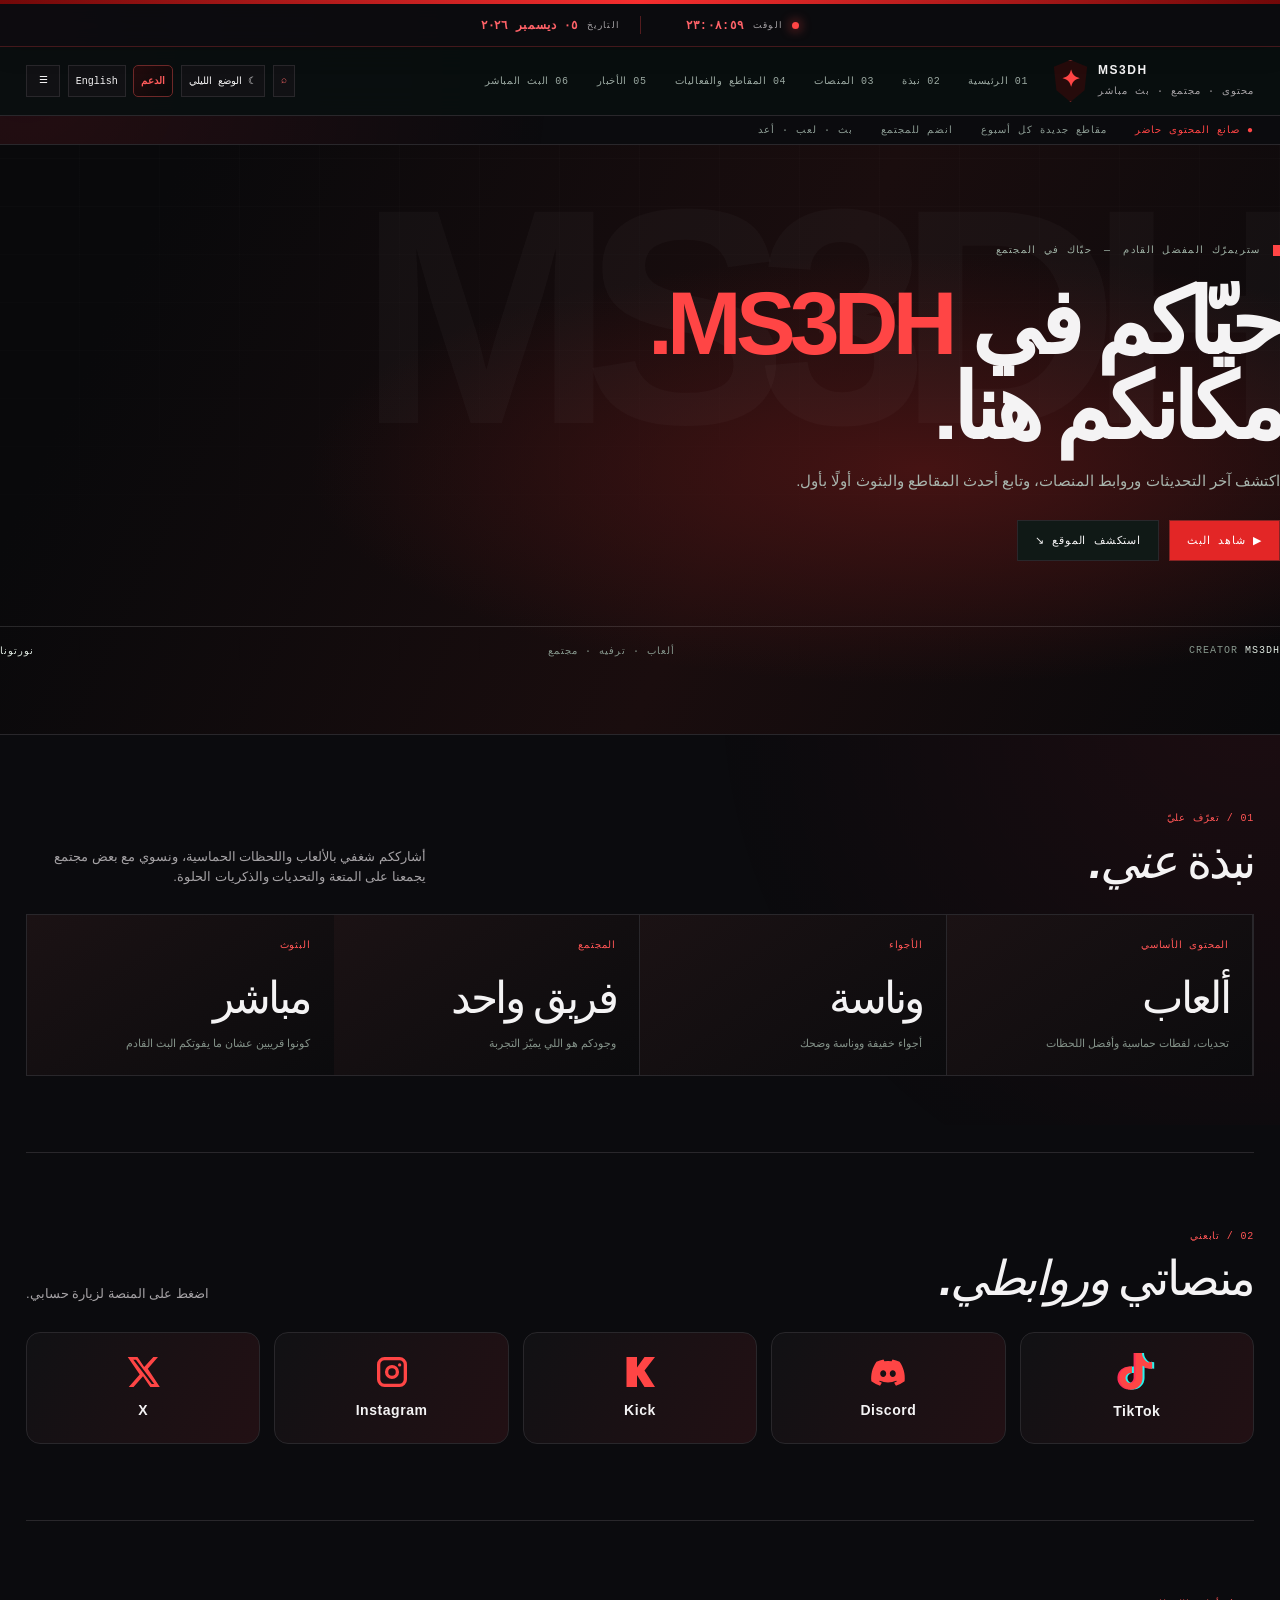
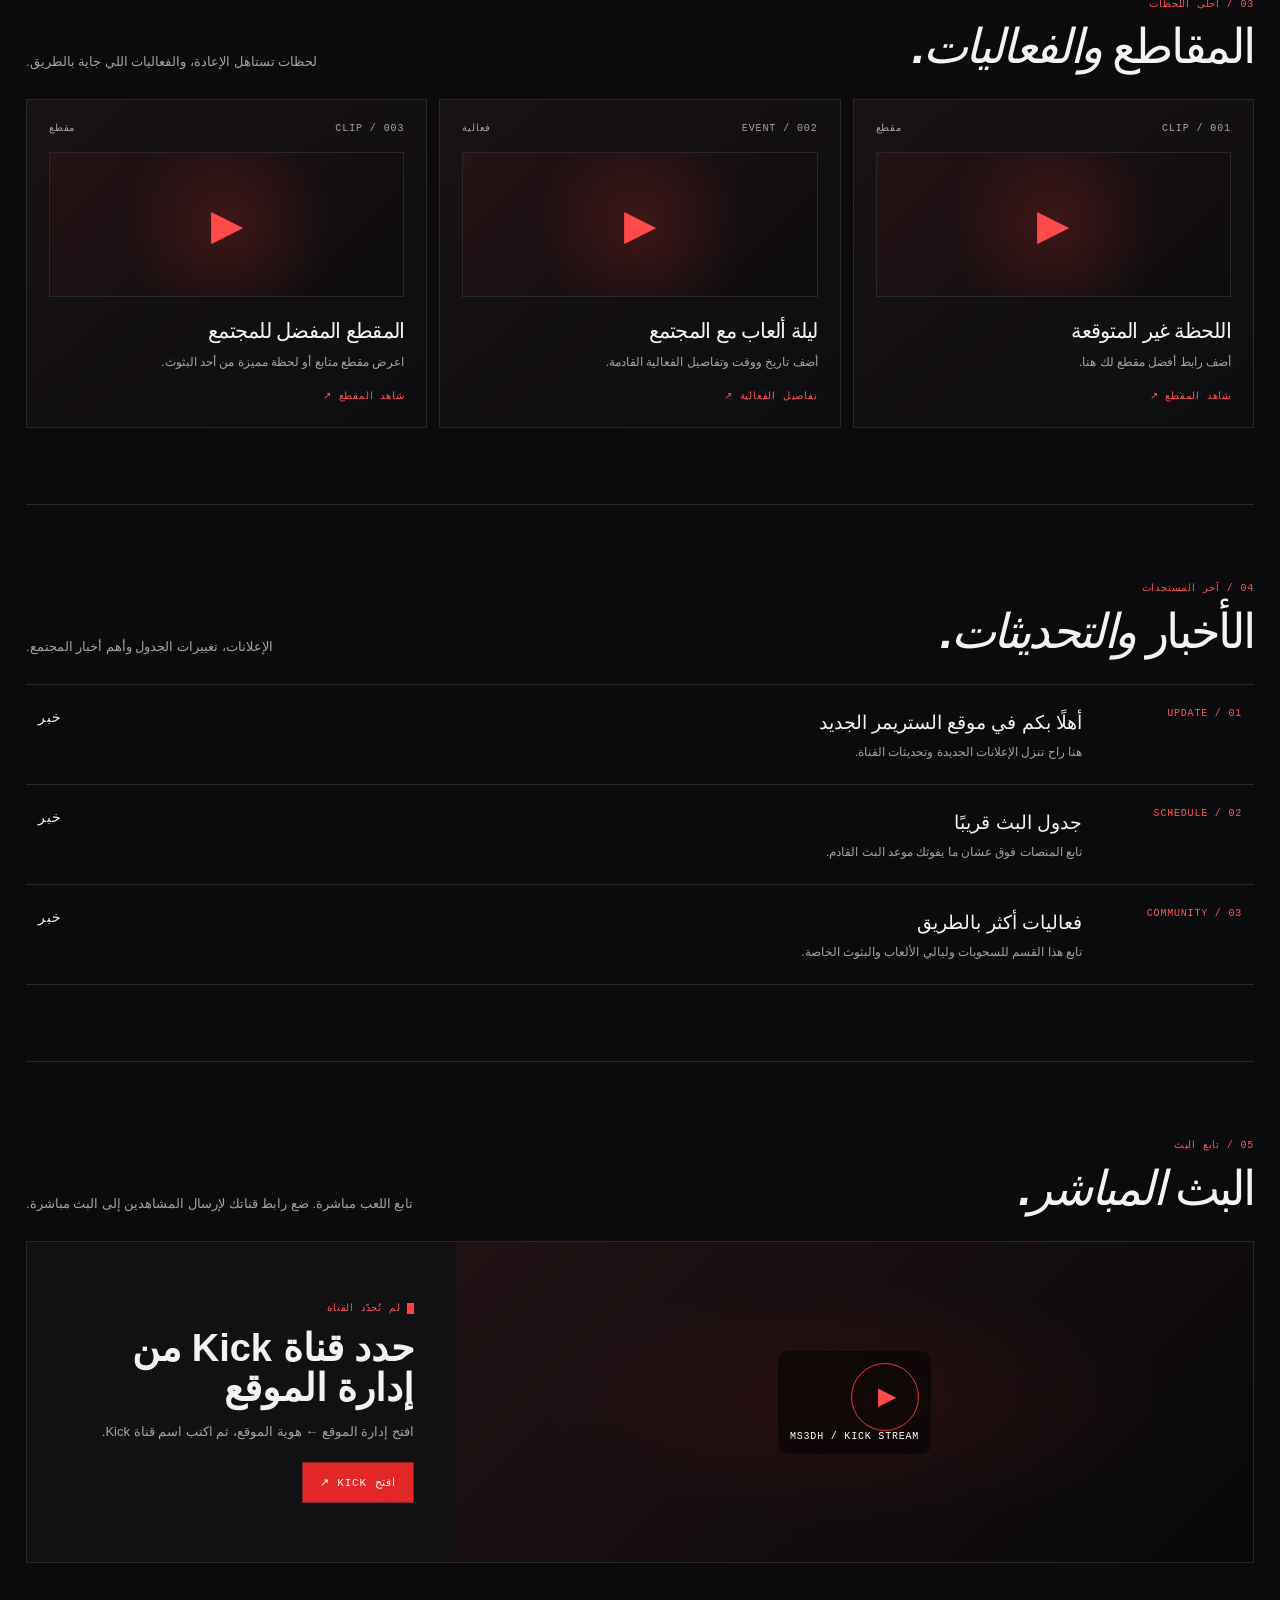
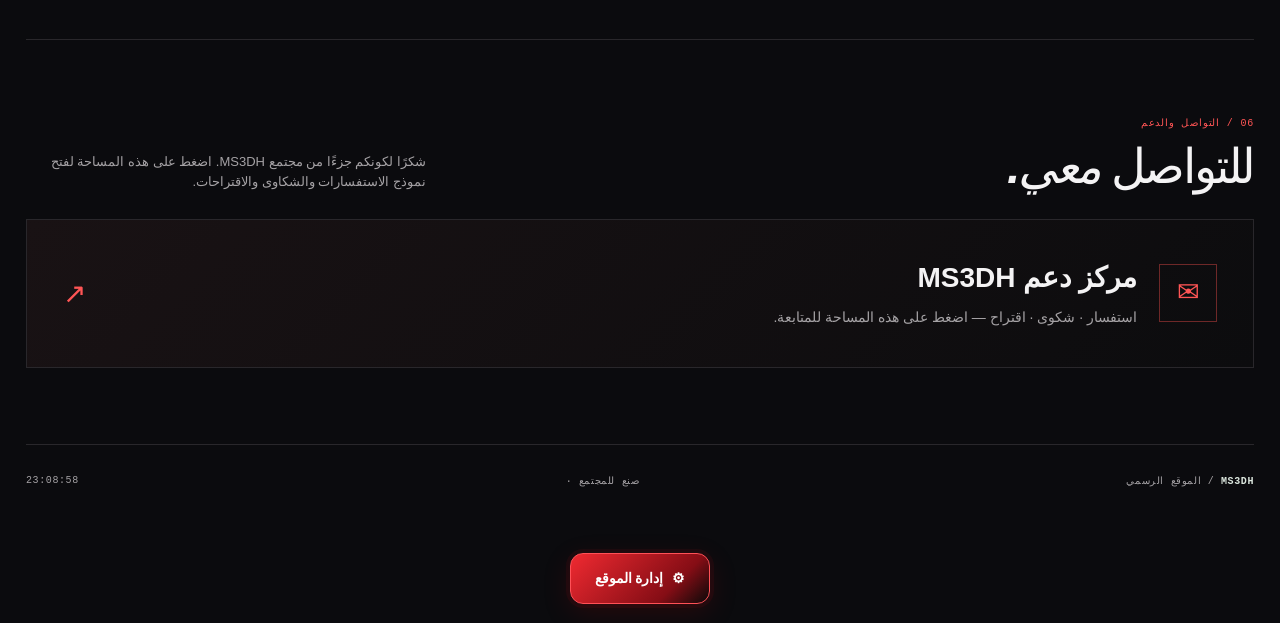
==== commit 4ab433dc: "Add MS3DH shared admin files" ====
--- a/index.html
+++ b/index.html
@@ -1,11 +1,862 @@
-<!doctype html>
-<html lang="ar" dir="rtl"><head><meta charset="utf-8"><meta name="viewport" content="width=device-width,initial-scale=1"><meta name="theme-color" content="#0a0d13"><title>إدارة الشرطة | بوابة الأفراد</title><link rel="stylesheet" href="/style.css"></head>
-<body><header class="topbar"><a class="brand" href="#home"><span class="brand-mark">PD</span><span><b id="siteName">POLICE DEPARTMENT</b><small>بوابة الأفراد والعمليات</small></span></a><nav><a href="#home">الرئيسية</a><a href="#roster">الأفراد</a><a href="#departments">الإدارات</a><a href="#requests">الطلبات</a></nav><div class="top-actions"><span class="live"><i></i> النظام يعمل</span><button id="loginBtn" class="btn btn-outline">دخول الإدارة</button></div><button class="menu-btn" id="menuBtn" aria-label="القائمة">☰</button></header>
-<main id="home"><section class="hero"><div class="hero-overlay"></div><div class="hero-content"><div class="eyebrow"><span></span> البوابة الرسمية للأفراد</div><h1>النظام الأمني<br><em>والقيادة الميدانية</em></h1><p>منصة موحدة لإدارة سجل الأفراد، الرتب، الإدارات والطلبات. بيانات الأعضاء تتحدث تلقائيًا من خادم Discord المرتبط.</p><div class="hero-actions"><a class="btn btn-red" href="#roster">استعراض الأفراد <span>←</span></a><a class="btn btn-glass" href="#departments">عرض الإدارات</a></div><div class="hero-meta"><span>01 / PERSONNEL</span><span>SECURE COMMAND PORTAL</span></div></div><div class="hero-card"><div class="card-top"><span>حالة النظام</span><span class="status-pill"><i></i> متصل</span></div><div class="shield">✦</div><h3>قيادة الشرطة</h3><p>نظام إدارة الأفراد والعمليات</p><div class="card-line"></div><div class="card-foot"><span>آخر تحديث للمزامنة</span><b id="lastSync">بانتظار الاتصال</b></div></div></section>
-<section class="stats" aria-label="إحصائيات"><div class="stat"><span class="stat-icon">♙</span><div><small>إجمالي الأفراد</small><strong id="statMembers">—</strong></div><span class="stat-caption">DISCORD</span></div><div class="stat"><span class="stat-icon">▤</span><div><small>الإدارات</small><strong id="statDepartments">—</strong></div><span class="stat-caption">UNITS</span></div><div class="stat"><span class="stat-icon">★</span><div><small>الرتب المعتمدة</small><strong id="statRanks">—</strong></div><span class="stat-caption">RANKS</span></div><div class="stat"><span class="stat-icon">◷</span><div><small>طلبات قيد المراجعة</small><strong id="statRequests">—</strong></div><span class="stat-caption">REQUESTS</span></div></section>
-<section class="section" id="roster"><div class="section-heading"><div><span class="eyebrow">PERSONNEL DIRECTORY</span><h2>سجل <em>الأفراد</em></h2><p>ابحث عن عضو أو استعرض أفراد كل رتبة.</p></div><div class="section-side"><span class="sync-label"><i></i> مزامنة Discord تلقائية</span></div></div><div class="toolbar"><label class="search"><span>⌕</span><input id="searchInput" placeholder="ابحث بالاسم أو الرتبة..." autocomplete="off"></label><select id="rankFilter"><option value="">جميع الرتب</option></select><select id="deptFilter"><option value="">جميع الإدارات</option></select></div><div id="membersGrid" class="members-grid"><div class="empty-state">جارٍ تحميل سجل الأفراد...</div></div><div class="section-bottom"><span id="memberCount">0 أفراد</span><button class="btn btn-outline" id="refreshBtn">تحديث البيانات ↻</button></div></section>
-<section class="departments-section" id="departments"><div class="section-heading"><div><span class="eyebrow">SPECIALIZED UNITS</span><h2>الإدارات <em>والوحدات</em></h2><p>الأقسام والوحدات المعتمدة في النظام.</p></div></div><div id="departmentsGrid" class="departments-grid"><div class="empty-state">جارٍ تحميل الإدارات...</div></div></section>
-<section class="requests-section" id="requests"><div><span class="eyebrow">APPLICATION CENTER</span><h2>مركز <em>الطلبات</em></h2><p>بوابة استقبال طلبات الانضمام والطلبات الإدارية.</p></div><button id="requestBtn" class="btn btn-red">تقديم طلب <span>←</span></button></section>
-<footer><div class="brand"><span class="brand-mark">PD</span><span><b>POLICE DEPARTMENT</b><small>بوابة الأفراد والعمليات</small></span></div><span>نظام مستقل مرتبط بخادم Discord</span><span>© <span id="year"></span> جميع الحقوق محفوظة</span></footer></main>
-<div id="adminModal" class="modal hidden"><div class="modal-box"><button class="modal-close" data-close>×</button><span class="eyebrow">ADMINISTRATION</span><h2>لوحة <em>الإدارة</em></h2><p id="adminStatus">سجّل الدخول بحساب Discord المصرح له للإدارة.</p><button id="oauthBtn" class="btn btn-discord">◈ تسجيل الدخول عبر Discord</button><div id="adminPanel" class="admin-panel hidden"><div class="admin-tabs"><button class="tab active" data-tab="settings">إعدادات الموقع</button><button class="tab" data-tab="departmentsAdmin">الإدارات</button><button class="tab" data-tab="requestsAdmin">الطلبات</button></div><div id="adminTabContent"></div><button id="logoutBtn" class="btn btn-outline">تسجيل الخروج</button></div></div></div>
-<div id="toast" class="toast"></div><script src="/app.js" defer></script></body></html>+<!DOCTYPE html>
+<html lang="en">
+<head>
+<meta charset="UTF-8">
+<meta name="viewport" content="width=device-width,initial-scale=1">
+<title>MS3DH · Official Website</title>
+<style>
+:root{--bg:#080808;--panel:#121212;--panel2:#1b1b1b;--line:#353535;--text:#f1eeee;--muted:#a39a9a;--green:#ff4545;--accent:#ff4545;--red:#ff4545;--mono:ui-monospace,SFMono-Regular,Menlo,Consolas,monospace}
+
+:root[data-theme="day"]{--bg:#f3f3f3;--panel:#ffffff;--panel2:#f7f7f7;--line:#d8d8d8;--text:#171717;--muted:#666;--green:#c81924;--accent:#c81924;--red:#c81924}
+:root[data-theme="day"] body{background:var(--bg);color:var(--text)}
+:root[data-theme="day"] header{background:#ffffffed}
+:root[data-theme="day"] .ticker{background:#fafafa;color:#555}
+:root[data-theme="day"] .hero{background:radial-gradient(ellipse at 72% 30%,#efb4b4 0,transparent 27%),radial-gradient(ellipse at 70% 65%,#f4dede 0,transparent 48%),linear-gradient(115deg,#fff 12%,#f7e8e8 55%,#f8f8f8 100%)}
+:root[data-theme="day"] .hero:before{background:repeating-linear-gradient(0deg,transparent 0 47px,#00000008 48px),repeating-linear-gradient(90deg,transparent 0 79px,#00000007 80px)}
+:root[data-theme="day"] .hero:after{color:#00000007}
+:root[data-theme="day"] .hero p,:root[data-theme="day"] .sectionHead p,:root[data-theme="day"] .card p,:root[data-theme="day"] .vehicleInfo p,:root[data-theme="day"] .request p{color:#5f5f5f}
+:root[data-theme="day"] .stat,:root[data-theme="day"] .card,:root[data-theme="day"] .request,:root[data-theme="day"] .vehicle{background:#fff}
+:root[data-theme="day"] .vehicleArt{background:radial-gradient(ellipse at 55% 65%,#d8aaaa55,transparent 42%),linear-gradient(145deg,#f5e8e8,#fff)}
+:root[data-theme="day"] .navlinks a:hover,:root[data-theme="day"] .navlinks a.active{background:#f5e5e5;color:#111}
+:root[data-theme="day"] .rosterTools input,:root[data-theme="day"] .rosterTools select,:root[data-theme="day"] .filterBtns button,:root[data-theme="day"] .vehicleNav button{background:#fff;color:#222}
+:root[data-theme="day"] th{background:#f1e5e5;color:#4c3333}
+:root[data-theme="day"] td{color:#242424}
+:root[data-theme="day"] tbody tr:hover{background:#fff0f0}
+:root[data-theme="day"] .modalBox{background:#fff}
+:root[data-theme="day"] .modalBox input{background:#fafafa;color:#111}
+:root[data-theme="day"] .btn{background:#c81924;color:#fff;border-color:#c81924}
+:root[data-theme="day"] .btn.secondary{background:#fff;color:#222;border-color:#ccc}
+:root[data-theme="day"] .badgeicon{background:#ffe7e7;color:#c81924;border-color:#c81924}
+:root[data-theme="day"] .avatar{background:#ffe7e7;border-color:#e0b3b3;color:#8d1010}
+:root[data-theme="day"] .pill{border-color:#d9a4a4;color:#a0151e}
+:root[dir="rtl"] body{font-family:Tahoma,Arial,sans-serif}
+:root[dir="rtl"] .nav,:root[dir="rtl"] .sectionHead,:root[dir="rtl"] .heroFoot,:root[dir="rtl"] .footer{direction:rtl}
+:root[dir="rtl"] table{text-align:right}
+:root[dir="rtl"] .ticker{direction:rtl}
+:root[dir="rtl"] .heroMeta{direction:rtl}
+:root[dir="rtl"] .rosterTools,:root[dir="rtl"] .filterBtns{direction:rtl}
+*{box-sizing:border-box}html{scroll-behavior:smooth}body{margin:0;background:var(--bg);color:var(--text);font:14px/1.55 Inter,system-ui,-apple-system,Segoe UI,sans-serif}button,input,select{font:inherit}button{cursor:pointer}a{color:inherit;text-decoration:none}.mono,.eyebrow,.tag,.navnum,.statlabel{font-family:var(--mono);letter-spacing:.08em;text-transform:uppercase}.topline{height:4px;background:linear-gradient(90deg,#750909,#ff3030,#750909)}header{position:sticky;top:0;z-index:20;background:#090f0fee;backdrop-filter:blur(16px);border-bottom:1px solid var(--line)}.nav{max-width:1440px;margin:auto;display:flex;align-items:center;gap:22px;padding:13px 26px}.brand{display:flex;align-items:center;gap:11px;min-width:205px}.badgeicon{width:37px;height:42px;border:1px solid #7e9b83;display:grid;place-items:center;color:var(--green);clip-path:polygon(50% 0,95% 16%,88% 72%,50% 100%,12% 72%,5% 16%);background:#260b0b;font-weight:900}.brand strong{display:block;font-size:12px;letter-spacing:.13em}.brand small{color:var(--muted);font:10px var(--mono);letter-spacing:.1em}.navlinks{display:flex;gap:4px;flex:1;overflow:auto}.navlinks a{white-space:nowrap;padding:10px 11px;color:#9ba9a2;font:10px var(--mono);letter-spacing:.06em;border:1px solid transparent}.navlinks a:hover,.navlinks a.active{color:var(--text);border-color:var(--line);background:#16201d}.navright{display:flex;align-items:center;gap:10px}.live{font:10px var(--mono);color:var(--green);white-space:nowrap}.live:before{content:"";display:inline-block;width:6px;height:6px;background:#9ed7a9;border-radius:50%;margin-right:7px;box-shadow:0 0 9px #9ed7a9}.lang,.menuBtn{border:1px solid var(--line);background:var(--panel);color:var(--text);padding:8px 10px;font:10px var(--mono)}.menuBtn{display:none}.ticker{border-bottom:1px solid var(--line);color:#8b9a92;display:flex;gap:28px;overflow:hidden;white-space:nowrap;padding:8px 26px;font:10px var(--mono);letter-spacing:.1em}.ticker b{color:var(--green);font-weight:500}.wrap{max-width:1440px;margin:auto;padding:0 26px}.hero{min-height:590px;position:relative;display:flex;align-items:flex-end;overflow:hidden;border-bottom:1px solid var(--line);background:radial-gradient(ellipse at 72% 30%,#314439 0,transparent 27%),radial-gradient(ellipse at 70% 65%,#291010 0,transparent 48%),linear-gradient(115deg,#0a1110 12%,#17221d 55%,#080e0d 100%)}.hero:before{content:"";position:absolute;inset:0;background:repeating-linear-gradient(0deg,transparent 0 47px,#ffffff08 48px),repeating-linear-gradient(90deg,transparent 0 79px,#ffffff07 80px);mask-image:linear-gradient(to bottom,black,transparent)}.hero:after{content:"MRPD";position:absolute;right:-2%;top:3%;font-size:clamp(120px,24vw,330px);font-weight:900;letter-spacing:-.1em;color:#ffffff05;line-height:1}.heroInner{position:relative;z-index:1;padding:76px 0 54px;width:100%}.heroMeta{display:flex;gap:12px;align-items:center;color:#9caea2;font:10px var(--mono);letter-spacing:.13em}.dot{color:var(--green)}h1{font-size:clamp(43px,7vw,94px);line-height:.95;letter-spacing:-.065em;margin:25px 0 18px;max-width:850px;font-weight:600}h1 em{font-style:normal;color:var(--green)}.hero p{color:#a8b5ad;max-width:540px;font-size:15px}.actions{display:flex;flex-wrap:wrap;gap:10px;margin-top:27px}.btn{display:inline-flex;align-items:center;justify-content:center;gap:10px;border:1px solid #78927d;background:#e32626;color:#fff;padding:13px 17px;font:11px var(--mono);letter-spacing:.08em;text-transform:uppercase}.btn.secondary{background:#101916;color:var(--text);border-color:var(--line)}.btn:hover{filter:brightness(1.12)}.heroFoot{display:flex;justify-content:space-between;gap:18px;flex-wrap:wrap;margin-top:65px;padding-top:18px;border-top:1px solid #ffffff20;color:#85958b;font:10px var(--mono);letter-spacing:.1em}.heroFoot strong{color:#dfe9e1;font-weight:500}.section{padding:76px 0;border-bottom:1px solid var(--line)}.sectionHead{display:flex;justify-content:space-between;align-items:flex-end;gap:20px;margin-bottom:27px}.eyebrow{color:var(--green);font-size:10px}.section h2{font-size:clamp(28px,4vw,48px);letter-spacing:-.05em;line-height:1.05;font-weight:550;margin:10px 0 0}.sectionHead p{max-width:400px;color:var(--muted);margin:0;font-size:13px}.stats{display:grid;grid-template-columns:repeat(4,1fr);border:1px solid var(--line)}.stat{padding:23px;border-right:1px solid var(--line);background:linear-gradient(145deg,#111a17,#0b1110)}.stat:last-child{border:0}.statlabel{color:var(--muted);font-size:10px}.statnum{font-size:clamp(28px,4vw,44px);letter-spacing:-.06em;margin:11px 0 2px}.statdesc{font-size:11px;color:#839188}.grid3{display:grid;grid-template-columns:repeat(3,1fr);gap:12px}.card{border:1px solid var(--line);background:linear-gradient(140deg,#121b18,#0d1312);padding:22px;min-width:0}.cardtop{display:flex;justify-content:space-between;align-items:center;color:var(--muted);font:10px var(--mono);letter-spacing:.09em}.rankline{height:1px;background:var(--line);margin:19px 0}.card h3{font-size:21px;font-weight:550;letter-spacing:-.035em;margin:0 0 5px}.card p{color:var(--muted);font-size:12px;margin:0}.person{display:flex;gap:13px;align-items:center;margin-top:20px}.avatar{width:42px;height:42px;display:grid;place-items:center;background:#351010;border:1px solid #6b2929;color:#ffe0e0;font:13px var(--mono)}.person strong{display:block;font-size:12px}.person small{color:var(--muted);font:10px var(--mono)}.unitCard{min-height:205px;position:relative;overflow:hidden}.unitCode{font:52px var(--mono);letter-spacing:-.08em;color:#e4eee50e;position:absolute;right:8px;bottom:6px}.unitCard .count{font:11px var(--mono);color:var(--green);margin-top:19px}.vehicle{display:grid;grid-template-columns:1.1fr .9fr;border:1px solid var(--line);background:#101715;min-height:320px}.vehicleArt{min-height:280px;background:radial-gradient(ellipse at 55% 65%,#8b202055,transparent 42%),linear-gradient(145deg,#241010,#0c1210);display:grid;place-items:center;position:relative;overflow:hidden}.vehicleArt:before{content:"";position:absolute;width:80%;height:1px;background:#8ea89155;transform:rotate(-25deg)}.car{font-size:clamp(76px,12vw,150px);filter:grayscale(1);opacity:.78;z-index:1}.vehicleInfo{padding:clamp(20px,4vw,42px);display:flex;flex-direction:column;justify-content:center}.vehicleInfo h3{font-size:clamp(27px,4vw,43px);letter-spacing:-.055em;line-height:1.03;margin:14px 0}.vehicleInfo p{color:var(--muted);font-size:13px}.specs{display:grid;grid-template-columns:repeat(3,1fr);gap:8px;margin:17px 0}.spec{border:1px solid var(--line);padding:10px}.spec small{display:block;color:var(--muted);font:9px var(--mono)}.spec b{font:12px var(--mono)}.vehicleNav{display:flex;gap:8px;margin-top:8px;flex-wrap:wrap}.vehicleNav button{background:#101715;color:#9aaba0;border:1px solid var(--line);padding:10px 12px;font:10px var(--mono)}.vehicleNav button.active{color:var(--green);border-color:#6b8971}.rosterTools{display:flex;gap:9px;flex-wrap:wrap;margin-bottom:14px}.rosterTools input,.rosterTools select{background:#0d1412;color:var(--text);border:1px solid var(--line);padding:12px;min-width:0}.rosterTools input{flex:1;min-width:190px}.filterBtns{display:flex;gap:6px;flex-wrap:wrap;margin-bottom:14px}.filterBtns button{background:#0d1412;color:#91a096;border:1px solid var(--line);padding:8px 12px;font:10px var(--mono)}.filterBtns button.active{background:#e32626;color:#fff;border-color:#e32626}.tableWrap{overflow:auto;border:1px solid var(--line)}table{width:100%;border-collapse:collapse;min-width:760px;text-align:left}th{font:10px var(--mono);color:#91a096;text-transform:uppercase;letter-spacing:.07em;background:#111a17}td,th{padding:14px 15px;border-bottom:1px solid #26332e}td{font-size:12px;color:#c9d4cd}tbody tr:hover{background:#14201a}.rank{color:var(--green);font:10px var(--mono)}.pill{border:1px solid #3b5142;padding:4px 7px;color:#b6d0bc;font:9px var(--mono);white-space:nowrap}.points{font:12px var(--mono)}.tableFoot{display:flex;justify-content:space-between;color:var(--muted);font:10px var(--mono);padding:13px 0}.requestGrid{display:grid;grid-template-columns:1fr 1fr;gap:12px}.request{border:1px solid var(--line);padding:24px;background:#101715}.request h3{font-size:22px;font-weight:500;margin:14px 0 8px}.request p{color:var(--muted);font-size:13px}.request .btn{margin-top:12px}.footer{padding:30px 0;display:flex;justify-content:space-between;gap:16px;flex-wrap:wrap;color:var(--muted);font:10px var(--mono);letter-spacing:.06em}.footer strong{color:#dce7de}.toast{position:fixed;bottom:20px;left:50%;transform:translate(-50%,20px);background:#e32626;color:#fff;padding:12px 18px;font:11px var(--mono);opacity:0;pointer-events:none;transition:.25s;z-index:50}.toast.show{opacity:0!important;visibility:hidden!important;transform:translate(-50%,20px)!important}.modal{position:fixed;inset:0;z-index:40;background:#000b;display:none;place-items:center;padding:18px}.modal.show{display:grid}.modalBox{width:min(470px,100%);background:#101815;border:1px solid var(--line);padding:25px}.modalBox h3{font-size:25px;margin:8px 0}.modalBox p{color:var(--muted);font-size:13px}.modalBox input{width:100%;margin:7px 0;background:#080e0c;color:white;border:1px solid var(--line);padding:12px}.modalBtns{display:flex;gap:8px;margin-top:14px}
+@media(max-width:1050px){.nav{gap:12px}.brand{min-width:auto}.navlinks a{padding:9px 8px}.live{display:none}.hero{min-height:540px}.grid3{grid-template-columns:repeat(2,1fr)}}
+@media(max-width:760px){.nav{padding:11px 15px;flex-wrap:wrap}.brand{flex:1}.menuBtn{display:block}.navlinks{display:none;order:4;flex-basis:100%;flex-direction:column;overflow:visible}.navlinks.open{display:flex}.navlinks a{padding:12px;border-bottom:1px solid var(--line)}.navright{gap:6px}.wrap{padding:0 15px}.ticker{padding:8px 15px}.hero{min-height:580px}.heroInner{padding:65px 0 30px}h1{font-size:clamp(44px,13vw,72px)}.heroFoot{margin-top:43px;gap:12px}.section{padding:54px 0}.sectionHead{align-items:flex-start;flex-direction:column}.stats{grid-template-columns:repeat(2,1fr)}.stat{padding:17px;border-bottom:1px solid var(--line)}.stat:nth-child(2){border-right:0}.stat:nth-child(3),.stat:nth-child(4){border-bottom:0}.grid3{grid-template-columns:1fr}.vehicle{grid-template-columns:1fr}.vehicleArt{min-height:210px}.vehicleInfo{padding:23px}.requestGrid{grid-template-columns:1fr}.tableFoot{gap:10px;flex-wrap:wrap}.brand strong{font-size:11px}}
+
+/* Strong day-mode overrides for elements that previously used fixed dark colors */
+:root[data-theme="day"] header{background:#fffffff2!important;color:#171717}
+:root[data-theme="day"] .navlinks a{color:#555}
+:root[data-theme="day"] .navlinks a:hover,:root[data-theme="day"] .navlinks a.active{background:#f5e6e6;color:#171717}
+:root[data-theme="day"] .ticker{background:#fafafa;color:#555}
+:root[data-theme="day"] .heroMeta,:root[data-theme="day"] .hero p,:root[data-theme="day"] .heroFoot{color:#555}
+:root[data-theme="day"] .heroFoot strong{color:#222}
+:root[data-theme="day"] .stat{background:linear-gradient(145deg,#fff,#f5f5f5)}
+:root[data-theme="day"] .statdesc{color:#666}
+:root[data-theme="day"] .card{background:linear-gradient(140deg,#fff,#f7f7f7)}
+:root[data-theme="day"] .avatar{background:#fae7e7;border-color:#e8b9b9;color:#8e111b}
+:root[data-theme="day"] .vehicle{background:#fff}
+:root[data-theme="day"] .vehicleArt{background:radial-gradient(ellipse at 55% 65%,#e7a5a555,transparent 42%),linear-gradient(145deg,#fff0f0,#f4f4f4)}
+:root[data-theme="day"] .vehicleNav button{background:#fff;color:#555}
+:root[data-theme="day"] .rosterTools input,:root[data-theme="day"] .rosterTools select{background:#fff;color:#171717;border-color:#d4d4d4}
+:root[data-theme="day"] .filterBtns button{background:#fff;color:#555;border-color:#d4d4d4}
+:root[data-theme="day"] th{background:#f1f1f1;color:#555}
+:root[data-theme="day"] td{color:#333}
+:root[data-theme="day"] tbody tr:hover{background:#fff0f0}
+:root[data-theme="day"] .pill{border-color:#e5b9b9;color:#8e111b}
+:root[data-theme="day"] .request{background:#fff}
+:root[data-theme="day"] .modalBox{background:#fff;color:#171717}
+:root[data-theme="day"] .modalBox input{background:#fff;color:#171717;border-color:#d4d4d4}
+:root[data-theme="day"] .btn.secondary{background:#fff;color:#171717}
+:root[data-theme="day"] .badgeicon{border-color:#d28c8c}
+:root[data-theme="day"] .unitCode{color:#1717170b}
+:root[data-theme="day"] .themeToggle,:root[data-theme="day"] #themeToggle{background:#fff;color:#8e111b;border-color:#d4b0b0}
+
+
+.platformLinks{display:grid;grid-template-columns:repeat(3,minmax(0,1fr));gap:14px}
+.platformLink{min-height:112px;display:flex;flex-direction:column;align-items:center;justify-content:center;gap:10px;text-decoration:none!important;color:var(--text,#f5f5f5);border:1px solid var(--line,#333);border-radius:14px;background:var(--card,rgba(255,255,255,.025));transition:transform .2s,border-color .2s,background .2s;font-weight:800;letter-spacing:.04em}
+.platformLink:hover{transform:translateY(-3px);border-color:#ff4545;background:rgba(255,55,55,.07)}
+.platformLink svg{width:32px;height:32px;fill:#ff4545;color:#ff4545;flex-shrink:0}
+.platformLink span{font-size:14px}
+@media(max-width:600px){.platformLinks{grid-template-columns:repeat(3,minmax(0,1fr));gap:9px}.platformLink{min-height:96px;gap:8px}.platformLink svg{width:28px;height:28px}.platformLink span{font-size:12px}}
+
+
+/* Animated streamer polish */
+body::before{content:"";position:fixed;inset:-25%;pointer-events:none;z-index:-1;background:radial-gradient(circle at 18% 22%,rgba(255,35,55,.10),transparent 28%),radial-gradient(circle at 82% 68%,rgba(255,35,55,.07),transparent 30%);animation:ambientDrift 18s ease-in-out infinite alternate}
+@keyframes ambientDrift{0%{transform:translate3d(-2%,0,0) rotate(0deg)}100%{transform:translate3d(2%,-2%,0) rotate(7deg)}}
+@keyframes softFloat{0%,100%{transform:translateY(0)}50%{transform:translateY(-7px)}}
+@keyframes redPulse{0%,100%{box-shadow:0 0 0 0 rgba(255,50,65,.0)}50%{box-shadow:0 0 24px 2px rgba(255,50,65,.16)}}
+@keyframes revealUp{from{opacity:0;transform:translateY(18px)}to{opacity:1;transform:translateY(0)}}
+.hero .heroVisual,.hero .heroCard,.stat,.platformLink,.videoCard,.newsCard{animation:revealUp .7s ease both}
+.platformLink:nth-child(2){animation-delay:.06s}.platformLink:nth-child(3){animation-delay:.12s}.platformLink:nth-child(4){animation-delay:.18s}.platformLink:nth-child(5){animation-delay:.24s}
+.platformLink:hover svg{transform:scale(1.12) rotate(-4deg)}
+.platformLink svg{transition:transform .25s ease}
+button,a,.card,.stat{transition:transform .22s ease,border-color .22s ease,box-shadow .22s ease}
+#liveClock{font-variant-numeric:tabular-nums;letter-spacing:.08em}
+.clockPill{display:inline-flex;align-items:center;gap:10px;padding:10px 14px;border:1px solid rgba(255,65,75,.35);border-radius:999px;background:rgba(255,45,60,.07);font-size:13px;color:var(--text,#fff);backdrop-filter:blur(10px)}
+.clockDot{width:7px;height:7px;border-radius:50%;background:#ff4545;box-shadow:0 0 12px #ff4545;animation:redPulse 2s infinite}
+.liveClockWrap{display:flex;flex-wrap:wrap;align-items:center;gap:10px;margin-top:20px}
+@media(prefers-reduced-motion:reduce){*,*::before,*::after{animation-duration:.01ms!important;animation-iteration-count:1!important;scroll-behavior:auto!important;transition-duration:.01ms!important}}
+
+
+.section,.sectionHead,.platformLink{opacity:0;transform:translateY(12px);transition:opacity .6s ease,transform .6s ease}.section.is-visible,.sectionHead.is-visible,.platformLink.is-visible{opacity:1;transform:translateY(0)}
+
+/* Header layout refinement: keep brand and controls on one row where possible */
+.nav{gap:clamp(7px,1.2vw,18px)}
+.brand{flex:0 0 auto;min-width:max-content;gap:9px}
+.brand>span:last-child{white-space:nowrap}
+.navright{flex:0 0 auto;white-space:nowrap}
+@media(max-width:1050px){.nav{flex-wrap:wrap}.brand{order:0}.navright{order:1;margin-left:auto}.navlinks{order:2;flex-basis:100%;max-width:100%}}
+@media(max-width:600px){.nav{padding:10px 12px;gap:8px}.brand strong{font-size:12px}.brand small{font-size:8px}.badgeicon{width:34px;height:36px}.navright{gap:4px}.navright .lang{padding:7px 6px;font-size:9px}.navlinks{gap:2px}.navlinks a{padding:7px 8px;font-size:9px}}
+</style>
+
+<style>
+:root{--red:#ef2929;--green:#ef2929}
+.badgeicon{color:#ff4545;border-color:#7b2929;background:#260b0b}
+.navlinks a:hover,.navlinks a.active{background:#211112!important;border-color:#542121!important;color:#fff!important}
+.live{color:#ff5353}.live:before,.dot{background:#ff4545;color:#ff4545}
+.hero{background:radial-gradient(ellipse at 72% 30%,#5a1818 0,transparent 27%),radial-gradient(ellipse at 70% 65%,#291010 0,transparent 48%),linear-gradient(115deg,#0a0a0b 12%,#211113 55%,#080808 100%)}
+.hero:after{content:"LIVE";right:-1%;top:3%;color:#ffffff06}
+.btn{border-color:#852323;background:#e32626}
+.eyebrow,.rankline+.count,.statlabel{color:#ff5555}
+.card{background:linear-gradient(140deg,#191214,#0d0d0f)}
+.stat{background:linear-gradient(145deg,#1b1214,#0b0b0d)}
+.section{scroll-margin-top:80px}
+.supportNav{color:#ff5b5b!important;border-color:#6e2828!important}
+.clipArt{height:145px;margin:18px 0;background:radial-gradient(circle at center,#79202066,transparent 55%),linear-gradient(135deg,#241214,#0c0c0e);border:1px solid var(--line);display:grid;place-items:center;color:#ff4a4a;font-size:42px}
+.textLink{display:inline-block;margin-top:18px;color:#ff5555;font:10px var(--mono);letter-spacing:.08em}
+.newsList{border-top:1px solid var(--line)}
+.newsItem{display:grid;grid-template-columns:140px 1fr auto;align-items:start;gap:20px;padding:23px 12px;border-bottom:1px solid var(--line)}
+.newsDate{font:10px var(--mono);letter-spacing:.08em;color:#ff5555}
+.newsItem h3{margin:0 0 5px;font-size:19px;font-weight:550}
+.newsItem p{margin:0;color:var(--muted);font-size:12px}
+.livePanel{display:grid;grid-template-columns:1.3fr .7fr;border:1px solid var(--line);background:var(--panel)}
+.liveScreen{min-height:320px;position:relative;overflow:hidden;background:radial-gradient(ellipse at center,#5c161644,transparent 55%),linear-gradient(135deg,#211214,#080809);display:flex;align-items:center;justify-content:center;flex-direction:column;gap:18px;color:#a99a9a;font:10px var(--mono);letter-spacing:.08em;text-align:center;padding:0}.liveScreen iframe,.liveScreen .offlineStreamImage{position:absolute;inset:0;width:100%;height:100%;border:0;object-fit:cover}.liveScreen .offlineStreamImage{display:block}.liveScreen .liveOverlay{position:relative;z-index:2;padding:12px;background:#0008;border-radius:10px;color:#fff;pointer-events:none}.liveScreen .liveOverlay[hidden]{display:none}.liveScreen .playCircle{position:relative;z-index:2}
+.playCircle{width:68px;height:68px;border:1px solid #e33;border-radius:50%;display:grid;place-items:center;color:#ff4b4b;font-size:24px;padding-left:4px}
+.liveInfo{padding:clamp(22px,4vw,42px);display:flex;flex-direction:column;align-items:flex-start;justify-content:center}
+.liveInfo h3{font-size:clamp(25px,4vw,38px);line-height:1.05;margin:13px 0}
+.liveInfo p{font-size:13px;color:var(--muted);margin:0 0 20px}
+.supportIcon{font-size:28px;color:#ff4b4b;margin:4px 0 16px}
+:root[data-theme="day"]{--bg:#f4f4f5;--panel:#fff;--text:#191919;--muted:#686868;--line:#dedede;--green:#c91f28}
+:root[data-theme="day"] body{background:var(--bg);color:var(--text)}
+:root[data-theme="day"] header{background:#ffffffed!important;border-color:#ddd}
+:root[data-theme="day"] .brand small,:root[data-theme="day"] .navlinks a{color:#555}
+:root[data-theme="day"] .navlinks a:hover,:root[data-theme="day"] .navlinks a.active{background:#fae8e8!important;color:#222!important}
+:root[data-theme="day"] .ticker{background:#fff;color:#666}
+:root[data-theme="day"] .hero{background:radial-gradient(ellipse at 72% 30%,#ffdada 0,transparent 27%),linear-gradient(115deg,#fff 12%,#f7e9ea 55%,#fff 100%);color:#171717}
+:root[data-theme="day"] .heroMeta,:root[data-theme="day"] .hero p,:root[data-theme="day"] .heroFoot{color:#555}
+:root[data-theme="day"] .heroFoot strong{color:#222}
+:root[data-theme="day"] .btn.secondary{background:#fff;color:#222;border-color:#d7b4b4}
+:root[data-theme="day"] .stat,:root[data-theme="day"] .card,:root[data-theme="day"] .request{background:linear-gradient(140deg,#fff,#f8f8f8);border-color:#ddd}
+:root[data-theme="day"] .statdesc,:root[data-theme="day"] .card p,:root[data-theme="day"] .sectionHead p{color:#666}
+:root[data-theme="day"] .clipArt,:root[data-theme="day"] .liveScreen{background:linear-gradient(135deg,#fff0f0,#f2f2f2);color:#555}
+:root[data-theme="day"] .livePanel{background:#fff}
+:root[data-theme="day"] .liveInfo p,:root[data-theme="day"] .newsItem p{color:#666}
+:root[data-theme="day"] .lang{background:#fff;color:#8d1a20;border-color:#d8b7b7}
+:root[data-theme="day"] .footer{color:#666}
+@media(max-width:760px){.navright{gap:5px}.navright .lang{padding:8px 7px;font-size:9px}.newsItem{grid-template-columns:1fr auto;gap:8px}.newsDate{grid-column:1/-1}.livePanel{grid-template-columns:1fr}.liveScreen{min-height:220px}.supportNav{display:inline-flex}}
+</style>
+
+
+<style>
+.supportFormWrap{display:grid;grid-template-columns:1.1fr .9fr;gap:14px;align-items:stretch}.supportForm,.supportSide{border:1px solid var(--line);background:linear-gradient(145deg,#191214,#0c0c0e);padding:clamp(20px,4vw,38px);min-width:0}.formIntro{display:flex;align-items:center;gap:13px;margin-bottom:25px;padding-bottom:20px;border-bottom:1px solid var(--line)}.formIcon{width:46px;height:46px;border:1px solid #6e2828;color:#ff5555;display:grid;place-items:center;font-size:23px;background:#ff45450d}.formIntro strong,.formIntro small{display:block}.formIntro strong{letter-spacing:.08em;font:12px var(--mono)}.formIntro small{color:var(--muted);margin-top:5px;font-size:12px}.supportForm label{display:block;margin:15px 0 7px;color:var(--muted);font-size:12px}.supportForm input,.supportForm select,.supportForm textarea{width:100%;background:#09090b;color:var(--text);border:1px solid var(--line);padding:13px 14px;border-radius:7px;outline:none}.supportForm input:focus,.supportForm select:focus,.supportForm textarea:focus{border-color:#ff4545;box-shadow:0 0 0 3px #ff45451a}.supportForm textarea{resize:vertical;min-height:120px}.supportForm .btn{width:100%;margin-top:20px;border-radius:7px}.formNote{font-size:11px;color:var(--muted);margin:12px 0 0}.supportSide{position:relative;overflow:hidden;display:flex;flex-direction:column;align-items:flex-start;justify-content:center;min-height:430px}.supportSideGlow{position:absolute;right:-20px;top:-55px;font-size:260px;color:#ff45450b;line-height:1;pointer-events:none}.supportSide>*:not(.supportSideGlow){position:relative}.supportSide h3{font-size:clamp(28px,4vw,44px);line-height:1.05;letter-spacing:-.05em;margin:16px 0}.supportSide p{color:var(--muted);max-width:390px;line-height:1.9}.supportTypes{display:flex;gap:7px;flex-wrap:wrap;margin:15px 0 28px}.supportTypes span{padding:8px 10px;border:1px solid var(--line);font:10px var(--mono);color:#ff7373;border-radius:5px}.searchPanel{position:fixed;z-index:60;top:82px;left:50%;transform:translateX(-50%);width:min(650px,calc(100% - 28px));padding:14px;background:var(--panel);border:1px solid var(--line);box-shadow:0 20px 70px #0009;border-radius:12px;animation:revealUp .2s ease}.searchPanel[hidden]{display:none}.searchPanel form{display:flex;align-items:center;gap:9px}.searchPanel form>span{font-size:25px;color:#ff5555}.searchPanel input{flex:1;min-width:0;background:var(--bg);border:1px solid var(--line);padding:12px;color:var(--text);border-radius:7px}.searchResults{padding-top:8px;max-height:45vh;overflow:auto}.searchResults a,.searchResults p{display:block;padding:10px;border-bottom:1px solid var(--line);font-size:12px;color:var(--text)}.searchResults a:hover{background:#ff454512;color:#ff6565}.searchToggle{font-size:19px;line-height:1;padding:5px 11px;color:#ff6666}h1{animation:revealUp .8s ease both}.hero p{animation:revealUp 1s .1s ease both}.hero .actions{animation:revealUp 1.1s .16s ease both}:root[data-theme="day"] .supportForm,:root[data-theme="day"] .supportSide{background:linear-gradient(145deg,#fff,#f8f8f8)}:root[data-theme="day"] .supportForm input,:root[data-theme="day"] .supportForm select,:root[data-theme="day"] .supportForm textarea,:root[data-theme="day"] .searchPanel input{background:#fff;color:#222}@media(max-width:760px){.supportFormWrap{grid-template-columns:1fr}.supportSide{min-height:300px}.searchPanel{top:75px}.searchPanel form .lang{padding:8px}}
+</style>
+
+<style>
+/* Responsive polish for phone, tablet and desktop */
+html{overflow-x:hidden}
+body{overflow-x:hidden}
+img,svg,video,canvas{max-width:100%}
+.nav{min-width:0}
+.navlinks{min-width:0}
+.navright{flex-shrink:0}
+.supportLanding{display:flex;align-items:center;gap:22px;padding:clamp(20px,4vw,36px);border:1px solid var(--line);background:linear-gradient(135deg,#191214,#0c0c0e);flex-wrap:wrap}
+.supportLandingIcon{width:58px;height:58px;display:grid;place-items:center;border:1px solid #6e2828;color:#ff5555;font-size:27px;flex-shrink:0}
+.supportLanding>div:nth-child(2){flex:1;min-width:220px}
+.supportLanding h3{font-size:clamp(20px,3vw,28px);margin:0 0 6px}
+.supportLanding p{margin:0;color:var(--muted);line-height:1.8}
+.supportLanding .btn{flex-shrink:0}
+@media(max-width:760px){
+  .nav{gap:8px}
+  .brand{min-width:0}
+  .brand small{font-size:8px;letter-spacing:.04em}
+  .navright{flex-wrap:wrap;justify-content:flex-end}
+  .navright .lang{padding:8px 7px}
+  .hero{min-height:unset}
+  .heroInner{padding-top:48px;padding-bottom:28px}
+  .heroMeta{flex-wrap:wrap;gap:7px;font-size:9px}
+  h1{overflow-wrap:anywhere;letter-spacing:-.045em}
+  .hero p{font-size:14px}
+  .actions .btn{flex:1 1 100%;width:100%}
+  .heroFoot{font-size:9px}
+  .supportLanding{align-items:flex-start;gap:14px}
+  .supportLanding>div:nth-child(2){min-width:calc(100% - 76px)}
+  .supportLanding .btn{width:100%}
+}
+@media(max-width:390px){
+  .nav{padding:10px}
+  .badgeicon{width:31px;height:35px}
+  .brand{gap:7px}
+  .brand strong{font-size:10px}
+  .navright{gap:4px}
+  .searchToggle{font-size:16px!important}
+  .ticker{font-size:9px;gap:18px}
+  .stat{padding:13px}
+}
+</style>
+
+
+<style>
+/* Final responsive cleanup */
+:root{--green:#ff4545;--line:#29272b;--bg:#0b0b0e;--panel:#111114;--text:#f4f3f4;--muted:#a5a2a5}
+body{max-width:100%;overflow-x:hidden}
+main,header,.ticker,.footer,.wrap{min-width:0}
+.hero{background:radial-gradient(ellipse at 72% 55%,#451313 0,transparent 47%),linear-gradient(115deg,#09090b 12%,#1a0d0e 58%,#09090b 100%)}
+.hero:after{content:"MS3DH";right:0;max-width:100%;overflow:hidden}
+h1{max-width:100%;overflow-wrap:normal;word-break:normal}
+@media(max-width:760px){
+ .nav{gap:8px}
+ .navright{display:flex;flex-wrap:wrap;gap:5px;margin-inline-start:auto}
+ .navright .lang{padding:8px 7px;font-size:9px}
+ .brand{flex:1 1 120px}
+ .hero{min-height:0;display:block}
+ .heroInner{padding:48px 0 28px}
+ .heroMeta{display:flex;flex-wrap:wrap;font-size:9px;line-height:1.8}
+ h1{font-size:clamp(37px,10.4vw,64px);line-height:1.02;letter-spacing:-.045em;margin:23px 0 17px}
+ .hero p{font-size:15px;line-height:1.8;max-width:100%}
+ .heroFoot{margin-top:35px;font-size:9px}
+ .liveClockWrap{position:relative!important;right:auto!important;bottom:auto!important;display:flex;flex-wrap:wrap;padding:0 15px 18px}
+ .supportLanding{display:flex;flex-wrap:wrap;align-items:center;gap:14px;padding:20px}
+ .supportLanding>div:nth-child(2){min-width:0;flex:1}
+ .supportLanding .btn{width:100%}
+}
+@media(max-width:390px){
+ .nav{padding:10px}
+ .brand small{font-size:8px;letter-spacing:0}
+ .navright{gap:4px}
+ .navright .lang{padding:7px 6px}
+ h1{font-size:clamp(34px,10vw,42px)}
+}
+#supportMain{min-height:70vh;animation:revealUp .25s ease both}
+#supportMain[hidden],#homeMain[hidden]{display:none!important}
+.supportPageWrap{max-width:1050px;margin:auto;padding:clamp(24px,6vw,65px) 20px}
+.supportPageHead{margin-bottom:25px}
+.supportPageHead h1{font-size:clamp(34px,6vw,60px);margin:12px 0}
+.supportPageHead p{color:var(--muted);max-width:650px;line-height:1.9}
+.supportPageGrid{display:grid;grid-template-columns:1.1fr .9fr;gap:14px}
+.supportForm,.supportSide{border:1px solid var(--line);background:linear-gradient(145deg,#191214,#0c0c0e);padding:clamp(18px,4vw,34px);min-width:0}
+.supportForm label{display:block;margin:15px 0 7px;color:var(--muted);font-size:12px}
+.supportForm input,.supportForm select,.supportForm textarea{width:100%;min-width:0;background:#09090b;color:var(--text);border:1px solid var(--line);padding:13px;border-radius:7px}
+.supportForm textarea{min-height:130px;resize:vertical}
+.supportForm .btn{width:100%;margin-top:18px}
+.supportSide h2{font-size:clamp(26px,4vw,42px);line-height:1.1;margin:15px 0}
+.supportSide p{color:var(--muted);line-height:1.9}
+.supportTypes{display:flex;flex-wrap:wrap;gap:7px;margin:22px 0}
+.supportTypes span{border:1px solid var(--line);padding:8px 11px;color:#ff7373;font:10px var(--mono)}
+.supportNotice{color:var(--muted);font-size:11px;line-height:1.8}
+@media(max-width:700px){.supportPageGrid{grid-template-columns:1fr}.supportSide{order:2}.supportPageWrap{padding:28px 15px}}
+:root[data-theme="day"] .supportForm,:root[data-theme="day"] .supportSide{background:#fff}
+:root[data-theme="day"] .supportForm input,:root[data-theme="day"] .supportForm select,:root[data-theme="day"] .supportForm textarea{background:#fff;color:#222}
+</style>
+
+
+<style>
+.supportLandingLink{display:flex;color:inherit;text-decoration:none;cursor:pointer;transition:border-color .2s,transform .2s,background .2s}
+.supportLandingLink:hover{border-color:#a63838;transform:translateY(-2px);background:linear-gradient(135deg,#241315,#0c0c0e)}
+.supportCardArrow{font-size:28px;color:#ff5555;margin-inline-start:auto;align-self:center}
+.supportLandingLink:focus-visible{outline:2px solid #ff5555;outline-offset:4px}
+@media(max-width:760px){.supportCardArrow{margin-inline-start:auto}.supportLandingLink{width:100%}}
+</style>
+
+<style id="mobile-layout-final-fix">
+/* Final layout fix: keep the original hero, but prevent clipped content on phones */
+html,body{width:100%;max-width:100%;overflow-x:clip}
+*,*::before,*::after{box-sizing:border-box}
+.wrap{width:100%;max-width:1440px;margin-inline:auto}
+.hero{width:100%;overflow:hidden}
+.heroInner{width:100%;min-width:0}
+.heroMeta{max-width:100%;overflow-wrap:anywhere}
+h1{width:100%;max-width:100%;white-space:normal;overflow-wrap:normal;word-break:normal;hyphens:none}
+h1 em{white-space:nowrap}
+.hero p{width:100%;max-width:540px;overflow-wrap:break-word}
+.actions{width:100%;align-items:stretch}
+.actions .btn{max-width:100%;min-width:0;white-space:normal;text-align:center}
+@media(max-width:760px){
+ .wrap{padding-inline:16px}
+ .hero{min-height:0;display:block}
+ .heroInner{padding:44px 0 25px}
+ .heroMeta{font-size:9px;letter-spacing:.09em;gap:7px;line-height:1.7}
+ h1{font-size:clamp(32px,9.2vw,48px);line-height:1.06;letter-spacing:-.04em;margin:22px 0 18px}
+ .hero p{font-size:15px;line-height:1.75;max-width:100%;margin:0}
+ .actions{display:grid;grid-template-columns:1fr;gap:10px;margin-top:25px}
+ .actions .btn{width:100%;min-height:54px;padding:14px 12px}
+ .heroFoot{margin-top:34px;padding-top:15px;gap:10px;line-height:1.7}
+}
+@media(max-width:390px){
+ .wrap{padding-inline:14px}
+ h1{font-size:clamp(30px,8.8vw,36px);letter-spacing:-.035em}
+ .heroMeta{font-size:8px;letter-spacing:.06em}
+ .hero p{font-size:14px}
+}
+</style>
+
+
+<style id="top-time-and-motion">
+.timeDateBar{position:sticky;top:0;z-index:30;background:rgba(12,12,15,.94);backdrop-filter:blur(16px);border-bottom:1px solid #ff45453b;color:var(--text);box-shadow:0 5px 24px #0002}
+.timeDateInner{max-width:1440px;margin:auto;min-height:42px;padding:7px 26px;display:flex;align-items:center;justify-content:center;gap:20px;font:11px var(--mono);letter-spacing:.06em}
+.timeDateItem{display:inline-flex;align-items:center;gap:9px;white-space:nowrap}
+.timeDateItem strong{color:#ff6268;font-variant-numeric:tabular-nums;font-size:12px}
+.timeLabel{color:var(--muted);font-size:9px;letter-spacing:.13em}
+.timeDateDivider{height:18px;width:1px;background:#ff45454d}
+.timeDateItem:first-child strong{min-width:83px}
+header{top:42px}
+.timeDateBar .clockDot{display:inline-block;flex-shrink:0}
+.hero:before{animation:gridSlide 24s linear infinite}
+.hero:after{animation:heroWordGlow 5s ease-in-out infinite alternate}
+@keyframes gridSlide{from{background-position:0 0,0 0}to{background-position:0 94px,158px 0}}
+@keyframes heroWordGlow{from{transform:translateY(0);opacity:.7}to{transform:translateY(12px);opacity:1}}
+@keyframes neonSweep{0%,100%{background-position:0% 50%}50%{background-position:100% 50%}}
+@keyframes cardHoverFloat{0%,100%{transform:translateY(0)}50%{transform:translateY(-4px)}}
+@keyframes redShimmer{0%{box-shadow:0 0 0 rgba(255,69,69,0)}50%{box-shadow:0 0 22px rgba(255,69,69,.12)}100%{box-shadow:0 0 0 rgba(255,69,69,0)}}
+.platformLink{background:linear-gradient(120deg,var(--panel),#241014,var(--panel));background-size:220% 220%;animation:neonSweep 9s ease infinite}
+.card:hover,.stat:hover{transform:translateY(-4px);border-color:#ff45456b;box-shadow:0 12px 32px #ff454510}
+.badgeicon{animation:redShimmer 4s ease-in-out infinite}
+.playCircle{animation:redPulse 2.2s infinite}
+.clipArt{position:relative;overflow:hidden}
+.clipArt:after{content:"";position:absolute;inset:-60% auto -60% -30%;width:25%;transform:rotate(22deg);background:linear-gradient(90deg,transparent,#ff45451c,transparent);animation:clipSweep 5s ease-in-out infinite}
+@keyframes clipSweep{0%,30%{left:-30%}75%,100%{left:130%}}
+:root[data-theme="day"] .timeDateBar{background:rgba(255,255,255,.95);border-color:#e8b6b6}
+@media(max-width:760px){.timeDateInner{min-height:39px;padding:6px 10px;gap:13px;font-size:10px}.timeDateItem{gap:6px}.timeDateItem strong{font-size:11px}.timeDateItem:first-child strong{min-width:72px}header{top:39px}.liveClockWrap{display:none!important}}
+@media(prefers-reduced-motion:reduce){.hero:before,.hero:after,.platformLink,.badgeicon,.playCircle,.clipArt:after{animation:none!important}}
+
+/* In-site admin dashboard */
+.adminLaunch{position:fixed;z-index:9998;left:50%;transform:translateX(-50%);bottom:14px;border:1px solid #ff6464;background:linear-gradient(135deg,#ff4545,#b91c32);color:#fff;border-radius:999px;padding:13px 23px;font-weight:900;letter-spacing:.2px;box-shadow:0 10px 34px #0009,0 0 0 5px #ff45451c;cursor:pointer;display:flex;align-items:center;gap:9px;transition:transform .2s,box-shadow .2s}.adminLaunch:hover{transform:translateX(-50%) translateY(-3px);box-shadow:0 14px 38px #000a,0 0 0 7px #ff454522}
+.adminOverlay{position:fixed;inset:0;z-index:10000;background:#080808eF;backdrop-filter:blur(10px);display:none;overflow:auto;padding:14px;color:#f5f5f5;direction:rtl}.adminOverlay.open{display:block}.adminShell{max-width:1180px;margin:20px auto;background:linear-gradient(145deg,#151515,#0b0b0d);border:1px solid #383838;border-radius:22px;overflow:hidden;box-shadow:0 24px 90px #000a}.adminTop{display:flex;align-items:center;justify-content:space-between;gap:12px;padding:18px 20px;border-bottom:1px solid #333;position:sticky;top:0;background:#111;z-index:3}.adminTop h2{margin:0;font-size:20px}.adminActions{display:flex;gap:8px;flex-wrap:wrap}.adminBtn{border:1px solid #444;background:#202020;color:#fff;border-radius:9px;padding:10px 13px;cursor:pointer;font-weight:700}.adminBtn.primary{background:#ff4545;border-color:#ff4545;color:#fff}.adminTabs{display:flex;gap:8px;overflow:auto;padding:14px 16px;border-bottom:1px solid #333;background:#0d0d0f}.adminTab{white-space:nowrap}.adminTab.active{border-color:#ff4545;background:linear-gradient(135deg,#4b171c,#241013);box-shadow:inset 0 0 0 1px #ff454522}.adminContent{padding:22px;display:grid;gap:18px}.adminSection h3{font-size:21px;padding-bottom:12px;border-bottom:1px solid #303034}.adminItem{background:linear-gradient(145deg,#171719,#101012);border-color:#333338}.adminField input:focus,.adminField textarea:focus,.adminField select:focus{outline:1px solid #ff4545;border-color:#ff4545}.adminBtn{transition:background .15s,border-color .15s,transform .15s}.adminBtn:hover{border-color:#777;transform:translateY(-1px)}.adminSection{display:none}.adminSection.active{display:block}.adminSection h3{margin:0 0 14px}.adminGrid{display:grid;grid-template-columns:repeat(2,minmax(0,1fr));gap:12px}.adminField{display:grid;gap:6px;min-width:0}.adminField.full{grid-column:1/-1}.adminField label{font-size:12px;color:#c6c6c6}.adminField input,.adminField textarea,.adminField select{width:100%;box-sizing:border-box;background:#090909;color:#fff;border:1px solid #3c3c3c;border-radius:8px;padding:11px;font:inherit;min-width:0}.adminField textarea{min-height:75px;resize:vertical}.adminHint{color:#aaa;font-size:12px;line-height:1.7}.adminList{display:grid;gap:12px}.adminItem{border:1px solid #363636;border-radius:12px;padding:14px;display:grid;gap:10px}.adminItemHead{display:flex;justify-content:space-between;align-items:center;gap:8px}.adminItemHead strong{overflow-wrap:anywhere}.adminItem img{width:100%;max-height:150px;object-fit:cover;border-radius:8px}.adminDanger{border-color:#8f3434;color:#ffb5b5}.adminToast{position:fixed;z-index:10002;right:18px;bottom:18px;background:#f4f4f4;color:#111;padding:12px 16px;border-radius:10px;display:none}.adminToast.show{display:block}.heroAdminImage{position:absolute;inset:0;width:100%;height:100%;object-fit:cover;opacity:.2;pointer-events:none;display:none}.hero{position:relative;overflow:hidden}.hero .wrap{position:relative;z-index:1}.clipManagedImage{width:100%;aspect-ratio:16/9;object-fit:cover;border-radius:10px;margin-bottom:12px;display:block}.clipArt{overflow:hidden}.adminLogin{position:fixed;inset:0;z-index:10001;background:#050507eF;backdrop-filter:blur(12px);display:none;align-items:center;justify-content:center;padding:20px;direction:rtl;color:#fff}.adminLogin.open{display:flex}.adminLoginCard{width:min(100%,390px);background:linear-gradient(145deg,#1a1a1e,#0c0c0e);border:1px solid #45454b;border-radius:22px;padding:28px;box-shadow:0 25px 90px #000b;text-align:center}.adminLoginIcon{width:58px;height:58px;margin:0 auto 14px;border-radius:18px;background:#ff45451c;border:1px solid #ff454566;display:grid;place-items:center;font-size:27px}.adminLoginCard h2{margin:0 0 8px}.adminLoginCard p{color:#aaa;font-size:13px;line-height:1.8}.adminLoginCard input{width:100%;box-sizing:border-box;background:#09090b;color:#fff;border:1px solid #414149;border-radius:11px;padding:13px;font:inherit;margin:12px 0}.adminLoginCard .adminBtn{width:100%;padding:13px}.adminLoginError{min-height:20px;color:#ff8e8e;font-size:12px;margin-top:8px}
+@media(max-width:650px){.adminOverlay{padding:6px}.adminShell{margin:4px auto;border-radius:12px}.adminTop{padding:13px;align-items:flex-start}.adminTop h2{font-size:17px}.adminContent{padding:12px}.adminGrid{grid-template-columns:1fr}.adminField.full{grid-column:auto}.adminLaunch{left:50%;bottom:10px;padding:12px 18px;white-space:nowrap}.adminTabs{padding:10px}.introInner{padding:22px}}
+
+/* Refined dashboard inspired by a compact admin control center */
+.adminOverlay{background:rgba(5,7,10,.96);backdrop-filter:blur(14px);padding:12px}
+.adminShell{max-width:1050px;border-radius:20px;border:1px solid #34383e;background:linear-gradient(155deg,#12151b,#0b0d11 75%);box-shadow:0 28px 90px #000b}
+.adminTop{padding:20px 22px;background:linear-gradient(110deg,#171b22,#101216);border-bottom:1px solid #343840;gap:16px}
+.adminBrand{display:flex;align-items:center;gap:14px;min-width:0}.adminBrandMark{width:48px;height:48px;flex:0 0 48px;display:grid;place-items:center;border-radius:14px;background:linear-gradient(145deg,#254f43,#172b28);border:1px solid #4d806b;color:#c2f3d7;font-weight:1000;font-size:25px;box-shadow:inset 0 0 22px #5ca88722}
+.adminTop h2{font-size:clamp(18px,3vw,25px);margin:2px 0 5px}.adminEyebrow{font-size:10px;letter-spacing:2px;color:#8fc8aa;font-weight:900}.adminHint{line-height:1.7}.adminBtn{border-radius:10px;border-color:#3a4048;background:#1b2027;padding:11px 14px}.adminBtn.primary{background:linear-gradient(135deg,#2e7258,#204a3b);border-color:#4b8a6e;color:#e4fff0}.adminContent{padding:20px;gap:18px}.adminWelcome{position:relative;overflow:hidden;display:flex;justify-content:space-between;align-items:center;gap:15px;padding:24px;border:1px solid #69453e;border-radius:3px;background:linear-gradient(115deg,#201717,#15151a 72%);min-height:125px}.adminWelcome:after{content:"";position:absolute;inset:0 auto 0 0;width:4px;background:#b56d5b}.adminWelcome h3{font-size:clamp(22px,4vw,30px);margin:7px 0}.adminWelcome p{margin:0;color:#aaa;line-height:1.8;max-width:580px;font-size:14px}.adminWelcomeMark{font-size:clamp(27px,7vw,54px);font-weight:1000;letter-spacing:-3px;color:#ffffff08;white-space:nowrap}.adminStats{display:grid;grid-template-columns:repeat(3,minmax(0,1fr));gap:10px;margin:16px 0 25px}.adminStats>div{border:1px solid #30343b;background:#14171c;border-radius:12px;padding:14px;display:grid;gap:5px}.adminStats span{color:#9cd4b5;font-size:20px}.adminStats strong{font-size:13px}.adminStats small{color:#9298a1;font-size:11px;line-height:1.5}.adminSectionTitle{display:flex;justify-content:space-between;align-items:center;gap:10px;font-size:18px;margin:0 0 13px}.adminSectionTitle span{font-size:11px;color:#8f969f;font-weight:400}.adminDashboardGrid{display:grid;grid-template-columns:repeat(2,minmax(0,1fr));gap:11px}.adminDashCard{width:100%;min-width:0;display:flex;align-items:center;text-align:right;gap:12px;padding:16px;background:linear-gradient(135deg,#171a20,#111318);border:1px solid #343840;border-radius:13px;color:#f1f3f5;cursor:pointer;font:inherit;transition:transform .18s,border-color .18s,background .18s}.adminDashCard:hover{transform:translateY(-2px);border-color:#658d79;background:linear-gradient(135deg,#1b2421,#13161b)}.adminDashIcon{width:42px;height:42px;flex:0 0 42px;display:grid;place-items:center;border-radius:11px;background:#20342b;border:1px solid #365b48;color:#b7e8cb;font-weight:900;font-size:19px}.adminDashCard>span:nth-child(2){display:grid;gap:5px;min-width:0;flex:1}.adminDashCard strong{font-size:14px}.adminDashCard small{font-size:11px;line-height:1.6;color:#969ca5}.adminDashCard>b{color:#91c7a9;font-size:18px}.adminFootnote{margin-top:16px;padding:13px 15px;border-right:3px solid #4c8769;background:#121b17;color:#aebbb4;font-size:12px;line-height:1.8}.adminFootnote b{color:#c4efd5}.adminBack{margin-bottom:12px;color:#b6dfc7;border-color:#365c49}.adminSection h3{border-bottom-color:#343941}.adminItem{background:linear-gradient(145deg,#171a20,#101216);border-color:#333840}.adminField input,.adminField textarea,.adminField select{background:#0b0e12;border-color:#343a43;border-radius:10px;padding:12px}.adminField label{font-size:13px;color:#d0d4d8}.adminField input:focus,.adminField textarea:focus,.adminField select:focus{outline:1px solid #5e9b7b;border-color:#5e9b7b}.adminDanger{border-color:#77413e;color:#ffb6ad}.adminLaunch{position:relative;left:auto;bottom:auto;transform:none;z-index:2;margin:38px auto 24px;width:max-content;max-width:calc(100% - 32px);justify-content:center;background:linear-gradient(135deg,#e5252a,#790e15 75%,#111);border:1px solid #ff555a;color:#fff;box-shadow:0 8px 28px #b500002b,0 0 0 4px #e5252a12;border-radius:13px;padding:14px 24px;letter-spacing:0}.adminLaunch:hover{transform:translateY(-2px);box-shadow:0 12px 30px #b5000038,0 0 0 6px #e5252a1a}
+@media(max-width:650px){.adminOverlay{padding:5px}.adminShell{margin:3px auto;border-radius:13px}.adminTop{padding:13px;flex-direction:column;align-items:stretch}.adminBrandMark{width:40px;height:40px;flex-basis:40px}.adminActions{display:grid;grid-template-columns:1fr 1fr}.adminContent{padding:11px}.adminWelcome{padding:18px 15px;min-height:unset}.adminWelcomeMark{display:none}.adminStats{gap:7px}.adminStats>div{padding:10px 8px}.adminStats strong{font-size:11px}.adminStats small{font-size:10px}.adminDashboardGrid{grid-template-columns:1fr}.adminDashCard{padding:13px}.adminSectionTitle{font-size:16px}.adminLaunch{bottom:auto;padding:12px 19px;margin:30px auto 20px}}
+
+/* Brand image follows the site image selected in the dashboard. */
+.brand .badgeicon{background-position:center;background-size:cover;background-repeat:no-repeat;overflow:hidden;}
+.brand .badgeicon.has-brand-image{color:transparent;text-shadow:none;border-radius:50%;border:1px solid #e5252a;box-shadow:0 0 0 3px #e5252a20;}
+.adminLaunch{display:flex;position:relative;left:auto;bottom:auto;transform:none;margin:36px auto 22px;}
+.adminLaunch:hover{transform:translateY(-2px)}
+:root[data-theme="day"] .adminLaunch{background:linear-gradient(135deg,#ed292f,#a20f18 75%,#222);border-color:#e5252a;color:#fff;box-shadow:0 8px 26px #e5252a24,0 0 0 4px #e5252a12}
+:root[data-theme="day"] .adminLaunch:hover{box-shadow:0 12px 30px #e5252a30,0 0 0 6px #e5252a18}
+.adminEyebrow{color:#ff777b}
+.adminBrandMark,.adminDashIcon{background:linear-gradient(145deg,#451417,#1a1012);border-color:#7c282d;color:#ffb5b8;box-shadow:inset 0 0 18px #e5252a16}
+.adminDashCard:hover{border-color:#a33b40;background:linear-gradient(135deg,#261315,#131216)}
+.adminStats span{color:#ff777b}
+.adminBack{color:#ffb5b8;border-color:#783136}
+.adminFootnote{border-right-color:#e5252a;background:#1b1012;color:#c9b6b7}
+.adminFootnote b{color:#ffb5b8}
+:root[data-theme="day"] .adminDashIcon{background:#3a1114;border-color:#84232a;color:#ffb5b8}
+:root[data-theme="day"] .adminBtn.primary{background:linear-gradient(135deg,#e5252a,#9d1118);border-color:#ef3439;color:#fff}
+@media(max-width:650px){.adminLaunch{margin:28px auto 18px;max-width:calc(100% - 28px)}}
+</style>
+
+
+<style id="ms3dh-header-icons-fix">
+/* Keep logo, navigation controls and hamburger aligned in one header strip */
+header .nav{display:flex!important;flex-wrap:nowrap!important;align-items:center!important;gap:clamp(5px,1vw,14px)!important;position:relative}
+header .brand{flex:0 0 auto!important;min-width:max-content!important}
+header .navright{display:flex!important;flex:0 0 auto!important;flex-wrap:nowrap!important;align-items:center!important;gap:5px!important;margin-inline-start:auto!important}
+header .navright .lang,header .navright .menuBtn{white-space:nowrap;min-height:34px;padding:7px 8px;font-size:10px}
+header .menuBtn{display:inline-flex!important;align-items:center;justify-content:center;line-height:1;font-size:19px!important;min-width:34px}
+header .navlinks{flex:1 1 auto!important;min-width:0!important;overflow:auto}
+.platformLinks{display:grid!important;grid-template-columns:repeat(auto-fit,minmax(100px,1fr))!important;gap:14px!important}
+.platformLink{opacity:1!important;transform:none!important;visibility:visible!important;min-width:0}
+.platformLink svg{display:block!important;width:34px!important;height:34px!important;fill:#ff4545!important;color:#ff4545!important;opacity:1!important;visibility:visible!important}
+.platformLink svg path{fill:currentColor!important}
+.platformLetter{display:grid;place-items:center;width:36px;height:36px;border:1px solid #ff4545;border-radius:10px;color:#ff4545;font-weight:900;font-size:24px;line-height:1}
+@media(max-width:1050px){
+ header .nav{flex-wrap:nowrap!important}
+ header .navlinks{display:none!important;position:absolute;top:calc(100% + 1px);inset-inline:10px;z-index:30;flex-direction:column;gap:3px;padding:10px;background:var(--panel);border:1px solid var(--line);box-shadow:0 14px 32px #0008;max-height:70vh;overflow:auto}
+ header .navlinks.open{display:flex!important}
+ header .navlinks a{display:block;padding:10px 12px}
+}
+@media(max-width:600px){
+ header .nav{padding:9px 8px!important;gap:5px!important}
+ header .brand{gap:6px!important;min-width:0!important;flex:0 1 auto!important}
+ header .brand strong{font-size:11px!important;letter-spacing:.04em!important}
+ header .brand small{display:none!important}
+ header .badgeicon,header .brand .badgeicon.has-brand-image{width:32px!important;height:32px!important;flex:0 0 32px!important}
+ header .navright{gap:3px!important}
+ header .navright .lang,header .navright .menuBtn{min-height:31px;padding:6px 5px!important;font-size:9px!important}
+ header #searchToggle{font-size:15px!important;min-width:27px}
+ header #themeToggle{max-width:42px;overflow:hidden;text-overflow:clip}
+ header #supportNavBtn{padding-inline:5px!important}
+ header #lang{max-width:48px;overflow:hidden}
+ header .menuBtn{min-width:30px;font-size:17px!important}
+ .platformLinks{grid-template-columns:repeat(3,minmax(0,1fr))!important;gap:8px!important}
+ .platformLink{min-height:90px!important;padding:9px 4px}
+ .platformLink svg{width:28px!important;height:28px!important}
+ .platformLink span{font-size:11px!important;overflow-wrap:anywhere;text-align:center}
+}
+</style>
+
+
+<style id="ms3dh-header-left-and-silent-save">
+/* Keep all header controls on the same strip and group them at the far left in Arabic layout */
+header .nav{display:flex!important;align-items:center!important;flex-wrap:nowrap!important}
+header .navright{order:0!important;margin-inline-start:auto!important;margin-inline-end:0!important;justify-content:flex-start!important;gap:4px!important;direction:ltr!important}
+header .brand{order:2!important}
+header .navlinks{order:1!important}
+header .navright .lang,header .navright .menuBtn{padding:6px 7px!important;min-height:32px!important;font-size:10px!important}
+.toast,.toast.show{display:none!important;opacity:0!important;visibility:hidden!important}
+@media(max-width:650px){header .nav{gap:4px!important}header .navright{gap:3px!important}header .navright .lang,header .navright .menuBtn{padding:5px 6px!important;font-size:9px!important;min-height:30px!important}}
+</style>
+</head>
+<body>
+<div class="topline"></div>
+<div class="timeDateBar" aria-label="الوقت والتاريخ">
+  <div class="timeDateInner">
+    <span class="timeDateItem"><span class="clockDot"></span><span class="timeLabel" data-en="TIME" data-ar="الوقت">الوقت</span><strong id="liveClock">--:--:--</strong></span>
+    <span class="timeDateDivider" aria-hidden="true"></span>
+    <span class="timeDateItem"><span class="timeLabel" data-en="DATE" data-ar="التاريخ">التاريخ</span><strong id="liveDate">---</strong></span>
+  </div>
+</div>
+<header><nav class="nav">
+<a class="brand" href="#home"><span class="badgeicon">✦</span><span><strong data-en="MS3DH" data-ar="MS3DH">MS3DH</strong><small data-en="CONTENT · COMMUNITY · LIVE" data-ar="محتوى · مجتمع · بث مباشر">CONTENT · COMMUNITY · LIVE</small></span></a>
+<div class="navlinks" id="navlinks">
+<a href="#home" class="active" data-en="01 HOME" data-ar="01 الرئيسية">01 HOME</a>
+<a href="#about" data-en="02 ABOUT" data-ar="02 نبذة">02 ABOUT</a>
+<a href="#platforms" data-en="03 PLATFORMS" data-ar="03 المنصات">03 PLATFORMS</a>
+<a href="#clips" data-en="04 CLIPS & EVENTS" data-ar="04 المقاطع والفعاليات">04 CLIPS & EVENTS</a>
+<a href="#news" data-en="05 NEWS" data-ar="05 الأخبار">05 NEWS</a>
+<a href="#live" data-en="06 LIVE" data-ar="06 البث المباشر">06 LIVE</a>
+</div>
+<div class="navright">
+<button class="lang searchToggle" id="searchToggle" type="button" aria-label="Search" title="بحث">⌕</button><button class="lang" id="themeToggle" type="button" aria-label="Toggle day/night">☾ NIGHT</button><a class="lang supportNav" id="supportNavBtn" href="#support" data-en="Support" data-ar="الدعم">الدعم</a>
+
+<button class="lang" id="lang" type="button">العربية</button>
+<button class="menuBtn" id="menuBtn" type="button">☰</button>
+</div>
+</nav></header>
+<div class="ticker"><span><b>● <span data-en="CREATOR ONLINE" data-ar="صانع المحتوى حاضر">CREATOR ONLINE</span></b></span><span data-en="NEW CLIPS EVERY WEEK" data-ar="مقاطع جديدة كل أسبوع">NEW CLIPS EVERY WEEK</span><span data-en="JOIN THE COMMUNITY" data-ar="انضم للمجتمع">JOIN THE COMMUNITY</span><span data-en="STREAM · PLAY · REPEAT" data-ar="بث · لعب · أعد">STREAM · PLAY · REPEAT</span></div>
+<main id="homeMain">
+<section class="hero" id="home"><div class="wrap heroInner">
+<div class="heroMeta"><span class="dot">●</span> <span data-en="YOUR NEXT FAVORITE STREAMER" data-ar="ستريمرّك المفضل القادم">YOUR NEXT FAVORITE STREAMER</span> <span>—</span> <span data-en="WELCOME TO THE COMMUNITY" data-ar="حيّاك في المجتمع">WELCOME TO THE COMMUNITY</span></div>
+<h1 data-en="WELCOME TO <em>MS3DH.</em><br>YOUR SPACE." data-ar="حيّاكم في <em>MS3DH.</em><br>مكانكم هنا.">PLAY HARD.<br>STREAM <em>LOUD.</em></h1>
+<p data-en="Explore the latest updates, discover my platforms, and catch the latest clips and streams." data-ar="اكتشف آخر التحديثات وروابط المنصات، وتابع أحدث المقاطع والبثوث أولًا بأول.">Welcome to my corner of the internet. Catch the latest streams, best moments, upcoming events and everything happening in the community.</p>
+<div class="actions"><a class="btn" href="#live" data-en="▶ WATCH LIVE" data-ar="▶ شاهد البث">▶ WATCH LIVE</a><a class="btn secondary" href="#platforms" data-en="EXPLORE THE SITE ↘" data-ar="استكشف الموقع ↘">EXPLORE MY LINKS ↘</a></div>
+<div class="heroFoot"><span>CREATOR <strong data-en="MS3DH" data-ar="MS3DH">MS3DH</strong></span><span data-en="GAMING · ENTERTAINMENT · COMMUNITY" data-ar="ألعاب · ترفيه · مجتمع">GAMING · ENTERTAINMENT · COMMUNITY</span><span><strong data-en="WELCOME IN" data-ar="نورتونا">WELCOME IN</strong></span></div>
+</div>
+</section>
+<div class="wrap">
+<section class="section" id="about">
+<div class="sectionHead"><div><div class="eyebrow" data-en="01 / GET TO KNOW ME" data-ar="01 / تعرّف عليّ">01 / GET TO KNOW ME</div><h2 data-en="A little about <em>me.</em>" data-ar="نبذة <em>عني.</em>">A little about <em>me.</em></h2></div><p data-en="Gaming, good energy, and unforgettable moments — building a community where everyone belongs." data-ar="أشارككم شغفي بالألعاب واللحظات الحماسية، ونسوي مع بعض مجتمع يجمعنا على المتعة والتحديات والذكريات الحلوة.">Gaming, good energy, and unforgettable moments — building a community where everyone belongs.</p></div>
+<div class="stats">
+<div class="stat"><div class="statlabel" data-en="MAIN CONTENT" data-ar="المحتوى الأساسي">MAIN CONTENT</div><div class="statnum" data-en="Gaming" data-ar="ألعاب">Gaming</div><div class="statdesc" data-en="Gameplay, challenges & highlights" data-ar="تحديات، لقطات حماسية وأفضل اللحظات">Gameplay, challenges & highlights</div></div>
+<div class="stat"><div class="statlabel" data-en="THE VIBE" data-ar="الأجواء">THE VIBE</div><div class="statnum" data-en="Chill" data-ar="وناسة">Chill</div><div class="statdesc" data-en="Relaxed vibes and lots of laughs" data-ar="أجواء خفيفة ووناسة وضحك">Relaxed vibes and lots of laughs</div></div>
+<div class="stat"><div class="statlabel" data-en="COMMUNITY" data-ar="المجتمع">COMMUNITY</div><div class="statnum" data-en="One team" data-ar="فريق واحد">One team</div><div class="statdesc" data-en="A community that makes it special" data-ar="وجودكم هو اللي يميّز التجربة">A community that makes it special</div></div>
+<div class="stat"><div class="statlabel" data-en="STREAMS" data-ar="البثوث">STREAMS</div><div class="statnum" data-en="Live" data-ar="مباشر">Live</div><div class="statdesc" data-en="Catch the next live moment" data-ar="كونوا قريبين عشان ما يفوتكم البث القادم">Catch the next live moment</div></div>
+</div>
+</section>
+<section class="section" id="platforms">
+<div class="sectionHead"><div><div class="eyebrow" data-en="02 / FIND ME ONLINE" data-ar="02 / تابعني">02 / FIND ME ONLINE</div><h2 data-en="Platforms & <em>links.</em>" data-ar="منصاتي <em>وروابطي.</em>">Platforms & <em>links.</em></h2></div><p data-en="Choose a platform to visit my page." data-ar="اضغط على المنصة لزيارة حسابي.">Choose a platform to visit my page.</p></div>
+<div class="platformLinks">
+<a class="platformLink" href="https://www.tiktok.com/" target="_blank" rel="noopener" aria-label="TikTok"><svg viewBox="0 0 24 24" aria-hidden="true" focusable="false"><path fill="currentColor" d="M19.6 6.2a6.8 6.8 0 0 1-4.1-4.1A7.7 7.7 0 0 1 15.2 0h-4.1v15.8a3.2 3.2 0 1 1-2.3-3.1V8.5a7.3 7.3 0 1 0 6.7 7.3V8.1a10.8 10.8 0 0 0 6.1 1.9V5.9a6.7 6.7 0 0 1-2-.3Z"/></svg><span>TikTok</span></a>
+<a class="platformLink" href="https://discord.com/" target="_blank" rel="noopener" aria-label="Discord"><svg viewBox="0 0 24 24" aria-hidden="true"><path d="M19.7 5.2A19.5 19.5 0 0 0 15 3.7l-.6 1.2a17.7 17.7 0 0 0-4.8 0L9 3.7a19.5 19.5 0 0 0-4.7 1.5C1.3 9.6.5 13.9.9 18.2a19.2 19.2 0 0 0 5.8 2.9l1.2-2a12.5 12.5 0 0 1-1.9-.9l.5-.4a13.8 13.8 0 0 0 11 0l.5.4a12.5 12.5 0 0 1-1.9.9l1.2 2a19.2 19.2 0 0 0 5.8-2.9c.5-5-.8-9.3-3.4-13ZM8.8 15.3c-1.1 0-2-1-2-2.2s.9-2.2 2-2.2 2 1 2 2.2-.9 2.2-2 2.2Zm6.4 0c-1.1 0-2-1-2-2.2s.9-2.2 2-2.2 2 1 2 2.2-.9 2.2-2 2.2Z"/></svg><span>Discord</span></a>
+<a class="platformLink" href="https://kick.com/" target="_blank" rel="noopener" aria-label="Kick"><svg viewBox="0 0 24 24" aria-hidden="true"><path d="M3 2h7v7l5-7h7l-7 9 7 11h-7l-5-8v8H3z"/></svg><span>Kick</span></a>
+<a class="platformLink" href="https://www.instagram.com/" target="_blank" rel="noopener" aria-label="Instagram"><svg viewBox="0 0 24 24" aria-hidden="true"><path d="M7 2h10a5 5 0 0 1 5 5v10a5 5 0 0 1-5 5H7a5 5 0 0 1-5-5V7a5 5 0 0 1 5-5Zm0 2.2A2.8 2.8 0 0 0 4.2 7v10A2.8 2.8 0 0 0 7 19.8h10a2.8 2.8 0 0 0 2.8-2.8V7A2.8 2.8 0 0 0 17 4.2H7Zm5 3.1a4.7 4.7 0 1 1 0 9.4 4.7 4.7 0 0 1 0-9.4Zm0 2.2a2.5 2.5 0 1 0 0 5 2.5 2.5 0 0 0 0-5Zm5.1-3.3a1.1 1.1 0 1 1 0 2.2 1.1 1.1 0 0 1 0-2.2Z"/></svg><span>Instagram</span></a>
+<a class="platformLink" href="https://x.com/" target="_blank" rel="noopener" aria-label="X"><svg viewBox="0 0 24 24" aria-hidden="true"><path d="M18.9 2H22l-6.8 7.8L23.2 22h-6.3L12 14.8 5.7 22H2.5l7.3-8.4L1.8 2h6.5l4.5 6.7L18.9 2Zm-1.1 18h1.7L7.3 3.9H5.5L17.8 20Z"/></svg><span>X</span></a>
+</div>
+</section>
+<section class="section" id="clips">
+<div class="sectionHead"><div><div class="eyebrow" data-en="03 / THE BEST BITS" data-ar="03 / أحلى اللحظات">03 / THE BEST BITS</div><h2 data-en="Clips & <em>events.</em>" data-ar="المقاطع <em>والفعاليات.</em>">Clips & <em>events.</em></h2></div><p data-en="The moments worth replaying, plus what is coming up next." data-ar="لحظات تستاهل الإعادة، والفعاليات اللي جاية بالطريق.">The moments worth replaying, plus what is coming up next.</p></div>
+<div class="grid3">
+<article class="card"><div class="cardtop"><span>CLIP / 001</span><span class="tag" data-en="HIGHLIGHT" data-ar="لقطة مميزة">HIGHLIGHT</span></div><div class="clipArt">▶</div><h3 data-en="The unexpected moment" data-ar="اللحظة غير المتوقعة">The unexpected moment</h3><p data-en="Add your best clip link here." data-ar="أضف رابط أفضل مقطع لك هنا.">Add your best clip link here.</p><a class="textLink" href="https://www.youtube.com/" target="_blank" rel="noopener" data-en="WATCH CLIP ↗" data-ar="شاهد المقطع ↗">WATCH CLIP ↗</a></article>
+<article class="card"><div class="cardtop"><span>EVENT / 002</span><span class="tag" data-en="UPCOMING" data-ar="قريبًا">UPCOMING</span></div><div class="clipArt">✦</div><h3 data-en="Community game night" data-ar="ليلة ألعاب مع المجتمع">Community game night</h3><p data-en="Add the next event date, time and details." data-ar="أضف تاريخ ووقت وتفاصيل الفعالية القادمة.">Add the next event date, time and details.</p><a class="textLink" href="#news" data-en="EVENT DETAILS ↗" data-ar="تفاصيل الفعالية ↗">EVENT DETAILS ↗</a></article>
+<article class="card"><div class="cardtop"><span>CLIP / 003</span><span class="tag" data-en="COMMUNITY PICK" data-ar="اختيار المجتمع">COMMUNITY PICK</span></div><div class="clipArt">◈</div><h3 data-en="Community's favorite" data-ar="المقطع المفضل للمجتمع">Community's favorite</h3><p data-en="Feature a viewer clip or a memorable stream moment." data-ar="اعرض مقطع متابع أو لحظة مميزة من أحد البثوث.">Feature a viewer clip or a memorable stream moment.</p><a class="textLink" href="https://www.tiktok.com/" target="_blank" rel="noopener" data-en="SEE MORE ↗" data-ar="شاهد المزيد ↗">SEE MORE ↗</a></article>
+</div>
+</section>
+<section class="section" id="news">
+<div class="sectionHead"><div><div class="eyebrow" data-en="04 / WHAT'S NEW" data-ar="04 / آخر المستجدات">04 / WHAT'S NEW</div><h2 data-en="News & <em>updates.</em>" data-ar="الأخبار <em>والتحديثات.</em>">News & <em>updates.</em></h2></div><p data-en="Announcements, schedule changes and important community updates." data-ar="الإعلانات، تغييرات الجدول وأهم أخبار المجتمع.">Announcements, schedule changes and important community updates.</p></div>
+<div class="newsList">
+<article class="newsItem"><span class="newsDate">UPDATE / 01</span><div><h3 data-en="Welcome to the new streamer hub" data-ar="أهلًا بكم في موقع الستريمر الجديد">Welcome to the new streamer hub</h3><p data-en="This is where new announcements and channel updates will appear." data-ar="هنا راح تنزل الإعلانات الجديدة وتحديثات القناة.">This is where new announcements and channel updates will appear.</p></div><span class="tag" data-en="LATEST" data-ar="الأحدث">LATEST</span></article>
+<article class="newsItem"><span class="newsDate">SCHEDULE / 02</span><div><h3 data-en="Stream schedule coming soon" data-ar="جدول البث قريبًا">Stream schedule coming soon</h3><p data-en="Follow the platforms above so you don't miss the next live session." data-ar="تابع المنصات فوق عشان ما يفوتك موعد البث القادم.">Follow the platforms above so you don't miss the next live session.</p></div><span class="tag" data-en="SOON" data-ar="قريبًا">SOON</span></article>
+<article class="newsItem"><span class="newsDate">COMMUNITY / 03</span><div><h3 data-en="More community events on the way" data-ar="فعاليات أكثر بالطريق">More community events on the way</h3><p data-en="Watch this section for giveaways, game nights and special streams." data-ar="تابع هذا القسم للسحوبات وليالي الألعاب والبثوث الخاصة.">Watch this section for giveaways, game nights and special streams.</p></div><span class="tag" data-en="NEWS" data-ar="خبر">NEWS</span></article>
+</div>
+</section>
+<section class="section" id="live">
+<div class="sectionHead"><div><div class="eyebrow" data-en="05 / TUNE IN" data-ar="05 / تابع البث">05 / TUNE IN</div><h2 data-en="Live <em>stream.</em>" data-ar="البث <em>المباشر.</em>">Live <em>stream.</em></h2></div><p data-en="Catch the action live. Add your channel link below to send viewers straight to your stream." data-ar="تابع اللعب مباشرة. ضع رابط قناتك لإرسال المشاهدين إلى البث مباشرة.">Catch the action live. Add your channel link below to send viewers straight to your stream.</p></div>
+<div class="livePanel"><div class="liveScreen" id="kickPlayerArea"><img class="offlineStreamImage" id="offlineStreamImage" alt="صورة القناة عند عدم البث"><div class="liveOverlay" id="kickPlayerOverlay"><div class="playCircle">▶</div><span>MS3DH / KICK STREAM</span></div></div><div class="liveInfo"><div class="eyebrow" id="kickStatusLabel"><span class="dot">●</span> <span data-en="CHECKING STREAM" data-ar="جارٍ التحقق من البث">جارٍ التحقق من البث</span></div><h3 id="kickStatusTitle">جارٍ التحقق من قناة Kick…</h3><p id="kickStatusDescription">تتحدث حالة البث تلقائيًا.</p><a class="btn" id="kickWatchButton" href="https://kick.com/" target="_blank" rel="noopener">افتح قناة Kick ↗</a></div></div>
+</section>
+<section class="section" id="support">
+<div class="sectionHead"><div><div class="eyebrow" data-en="06 / CONTACT & SUPPORT" data-ar="06 / التواصل والدعم">06 / CONTACT & SUPPORT</div><h2 data-en="Contact <em>Me.</em>" data-ar="للتواصل <em>معي.</em>">دعمكم يعني <em>لي الكثير.</em></h2></div><p data-en="Thank you for being part of the MS3DH community. Tap this card to send an inquiry, complaint or suggestion." data-ar="شكرًا لكونكم جزءًا من مجتمع MS3DH. اضغط على هذه المساحة لفتح نموذج الاستفسارات والشكاوى والاقتراحات.">شكرًا لكونكم جزءًا من مجتمع MS3DH. اضغط على هذه المساحة لفتح نموذج الاستفسارات والشكاوى والاقتراحات.</p></div>
+<a class="supportLanding supportLandingLink" href="#support-page" aria-label="فتح نموذج الدعم">
+<div class="supportLandingIcon">✉</div>
+<div><h3 data-en="MS3DH Support Center" data-ar="مركز دعم MS3DH">مركز دعم MS3DH</h3><p data-en="Inquiry · Complaint · Suggestion — tap anywhere here to continue." data-ar="استفسار · شكوى · اقتراح — اضغط على هذه المساحة للمتابعة.">استفسار · شكوى · اقتراح — اضغط على هذه المساحة للمتابعة.</p></div>
+<span class="supportCardArrow" aria-hidden="true">↗</span>
+</a></section>
+<footer class="footer"><span><strong data-en="MS3DH" data-ar="MS3DH">MS3DH</strong> / <span data-en="OFFICIAL WEBSITE" data-ar="الموقع الرسمي">OFFICIAL WEBSITE</span></span><span data-en="MADE FOR THE COMMUNITY · " data-ar="صنع للمجتمع · ">MADE FOR THE COMMUNITY · </span><span id="clock">00:00:00</span></footer>
+</div>
+</main>
+
+<main id="supportMain" hidden>
+ <div class="supportPageWrap">
+  <div class="supportPageHead">
+   <div class="eyebrow">MS3DH / SUPPORT CENTER</div>
+   <h1>مركز <em>الدعم</em></h1>
+   <p>اختر نوع الطلب واكتب معلومات ديسكورد والتفاصيل. هذه صفحة داخل الموقع نفسه، ويمكنك الرجوع للرئيسية بدون فتح موقع أو ملف خارجي.</p>
+  </div>
+  <div class="supportPageGrid">
+   <form class="supportForm" id="supportForm">
+    <div class="formIntro"><span class="formIcon">✉</span><div><strong>إرسال طلب جديد</strong><small>استفسار · شكوى · اقتراح</small></div></div>
+    <label for="discordName">اسمك في ديسكورد *</label>
+    <input id="discordName" name="discordName" placeholder="مثال: username" required maxlength="80">
+    <label for="discordId">معرّف ديسكورد (اختياري)</label>
+    <input id="discordId" name="discordId" placeholder="مثال: 123456789012345678" maxlength="30" inputmode="numeric">
+    <label for="requestType">نوع الطلب *</label>
+    <select id="requestType" name="requestType" required><option>استفسار</option><option>شكوى</option><option>اقتراح</option></select>
+    <label for="requestTitle">عنوان الطلب *</label>
+    <input id="requestTitle" name="requestTitle" placeholder="اكتب عنوانًا مختصرًا" required maxlength="120">
+    <label for="requestMessage">تفاصيل الطلب *</label>
+    <textarea id="requestMessage" name="requestMessage" placeholder="اكتب تفاصيل الطلب..." required maxlength="1800"></textarea>
+    <button class="btn" type="submit">إرسال الطلب ↗</button>
+    <p class="supportNotice">ملاحظة: إرسال الطلب إلى ديسكورد يحتاج ربطًا آمنًا بخادم أو Firebase Functions.</p>
+    <div class="supportNotice" id="supportStatus" role="status"></div>
+   </form>
+   <aside class="supportSide">
+    <div class="eyebrow">HOW CAN WE HELP?</div><h2>طلبك <em>يهمّنا.</em></h2>
+    <p>اختر التصنيف الصحيح واكتب التفاصيل بوضوح. لا تكتب كلمة مرورك أو أي معلومات سرية.</p>
+    <div class="supportTypes"><span>01 · استفسار</span><span>02 · شكوى</span><span>03 · اقتراح</span></div>
+    <button type="button" class="btn secondary" id="backHome">← الرجوع إلى الرئيسية</button>
+   </aside>
+  </div>
+ </div>
+</main>
+
+<div class="searchPanel" id="searchPanel" hidden><form id="searchForm"><span>⌕</span><input id="siteSearch" type="search" placeholder="ابحث في الموقع..." aria-label="ابحث في الموقع"><button class="lang" type="submit">بحث ↵</button><button class="lang" type="button" id="closeSearch" aria-label="إغلاق البحث">✕</button></form><div id="searchResults" class="searchResults"></div></div><div class="toast" id="toast">Link copied</div>
+<script>
+let currentLang="ar",currentTheme="night";
+function applyLanguage(lang){
+ currentLang=lang;document.documentElement.lang=lang;document.documentElement.dir=lang==="ar"?"rtl":"ltr";
+ document.querySelectorAll("[data-en][data-ar]").forEach(el=>{const val=el.dataset[lang];if(val!==undefined)el.innerHTML=val;});
+ document.getElementById("lang").textContent=lang==="en"?"العربية":"English";const sb=document.getElementById("supportNavBtn");if(sb)sb.textContent=lang==="ar"?"الدعم":"Support";
+ document.getElementById("themeToggle").textContent=currentTheme==="night"?(lang==="ar"?"☾ الوضع الليلي":"☾ NIGHT"):(lang==="ar"?"☀ الوضع النهاري":"☀ DAY");
+ document.querySelectorAll(".navlinks a").forEach(a=>a.classList.toggle("active",location.hash===a.getAttribute("href")));
+}
+function applyTheme(mode){
+ currentTheme=mode;document.documentElement.setAttribute("data-theme",mode);document.body.setAttribute("data-theme",mode);
+ const b=document.getElementById("themeToggle");b.textContent=mode==="night"?(currentLang==="ar"?"☾ الوضع الليلي":"☾ NIGHT"):(currentLang==="ar"?"☀ الوضع النهاري":"☀ DAY");
+ b.setAttribute("aria-pressed",mode==="day"?"true":"false");
+}
+document.getElementById("lang").addEventListener("click",()=>applyLanguage(currentLang==="en"?"ar":"en"));
+document.getElementById("themeToggle").addEventListener("click",()=>applyTheme(currentTheme==="night"?"day":"night"));
+document.getElementById("menuBtn").addEventListener("click",()=>document.getElementById("navlinks").classList.toggle("open"));
+document.querySelectorAll(".navlinks a").forEach(a=>a.addEventListener("click",()=>{document.getElementById("navlinks").classList.remove("open");document.querySelectorAll(".navlinks a").forEach(x=>x.classList.toggle("active",x===a));}));
+document.getElementById("shareBtn")?.addEventListener("click",async()=>{try{await navigator.clipboard.writeText(location.href);notify(currentLang==="ar"?"تم نسخ رابط الصفحة":"Page link copied");}catch(e){notify(currentLang==="ar"?"انسخ رابط الموقع من شريط العنوان":"Copy the site URL from your address bar");}});
+function notify(msg){const t=document.getElementById("toast");t.textContent=msg;t.classList.add("show");setTimeout(()=>t.classList.remove("show"),2400)}
+function tick(){const d=new Date();document.getElementById("clock").textContent=d.toLocaleTimeString(currentLang==="ar"?"ar":"en",{hour12:false});}setInterval(tick,1000);tick();
+applyTheme("night");applyLanguage("ar");
+</script>
+<script>
+
+// Live local clock/date in the top bar
+(function(){
+  const clock=document.getElementById('liveClock');
+  const date=document.getElementById('liveDate');
+  if(!clock||!date)return;
+  function tick(){
+    const now=new Date();
+    const isArabic=document.documentElement.lang==='ar'||document.documentElement.dir==='rtl';
+    const locale=isArabic?'ar-QA':'en-GB';
+    clock.textContent=new Intl.DateTimeFormat(locale,{hour:'2-digit',minute:'2-digit',second:'2-digit',hour12:false}).format(now);
+    date.textContent=new Intl.DateTimeFormat(locale,{day:'2-digit',month:'short',year:'numeric'}).format(now);
+  }
+  tick();setInterval(tick,1000);
+  if('IntersectionObserver' in window){
+    const observer=new IntersectionObserver(entries=>entries.forEach(entry=>{
+      if(entry.isIntersecting){entry.target.classList.add('is-visible');observer.unobserve(entry.target);}
+    }),{threshold:.12});
+    document.querySelectorAll('.section,.sectionHead,.platformLink').forEach(el=>observer.observe(el));
+  }
+})();
+
+</script>
+
+<script>
+(function(){
+ const panel=document.getElementById('searchPanel'),toggle=document.getElementById('searchToggle'),close=document.getElementById('closeSearch'),input=document.getElementById('siteSearch'),results=document.getElementById('searchResults');
+ if(!panel||!toggle||!close||!input||!results)return;
+ toggle.addEventListener('click',()=>{panel.hidden=!panel.hidden;if(!panel.hidden)input.focus()});
+ close.addEventListener('click',()=>panel.hidden=true);
+ document.addEventListener('keydown',e=>{if((e.ctrlKey||e.metaKey)&&e.key.toLowerCase()==='k'){e.preventDefault();panel.hidden=false;input.focus()}if(e.key==='Escape')panel.hidden=true});
+ document.getElementById('searchForm')?.addEventListener('submit',e=>{
+  e.preventDefault();const q=input.value.trim().toLocaleLowerCase();results.innerHTML='';
+  if(!q){results.innerHTML='<p>اكتب كلمة للبحث.</p>';return;}
+  const matches=[...document.querySelectorAll('main section[id]')].filter(sec=>sec.innerText.toLocaleLowerCase().includes(q));
+  if(!matches.length){results.innerHTML='<p>ما لقينا نتائج مطابقة.</p>';return;}
+  matches.forEach(sec=>{const a=document.createElement('a');a.href='#'+sec.id;a.textContent=(sec.querySelector('h2')?.innerText||sec.id).replace(/\s+/g,' ').trim();a.addEventListener('click',()=>panel.hidden=true);results.appendChild(a);});
+ });
+})();
+</script>
+
+
+<script>
+(function(){
+ const home=document.getElementById('homeMain'),support=document.getElementById('supportMain');
+ function showSupport(show){
+  home.hidden=show;support.hidden=!show;
+  document.querySelector('.ticker').style.display=show?'none':'flex';
+  document.querySelector('.footer').style.display=show?'none':'flex';
+  window.scrollTo({top:0,behavior:'smooth'});
+  if(show) history.replaceState(null,'','#support-page'); else history.replaceState(null,'','#home');
+  document.getElementById('navlinks').classList.remove('open');
+ }
+ document.querySelectorAll('a[href="#support-page"]').forEach(a=>a.addEventListener('click',e=>{e.preventDefault();showSupport(true)}));
+ document.getElementById('backHome')?.addEventListener('click',()=>showSupport(false));
+ document.querySelectorAll('.brand,a[href="#home"]').forEach(a=>a.addEventListener('click',e=>{if(!support.hidden){e.preventDefault();showSupport(false)}}));
+ if(location.hash==='#support-page')showSupport(true);
+ document.getElementById('supportForm')?.addEventListener('submit',async e=>{
+  e.preventDefault();
+  const form=e.currentTarget, status=document.getElementById('supportStatus'), submit=form.querySelector('button[type=submit]');
+  status.textContent='جارٍ إرسال طلبك…'; if(submit)submit.disabled=true;
+  const payload={discordName:form.discordName.value.trim(),discordId:form.discordId.value.trim(),requestType:form.requestType.value,requestTitle:form.requestTitle.value.trim(),requestMessage:form.requestMessage.value.trim()};
+  try{const res=await fetch('/.netlify/functions/support',{method:'POST',headers:{'Content-Type':'application/json'},body:JSON.stringify(payload)});const data=await res.json().catch(()=>({}));if(!res.ok||!data.success)throw new Error(data.error||'تعذر الإرسال');status.textContent='تم إرسال طلبك بنجاح إلى فريق الدعم في ديسكورد.';form.reset();}
+  catch(err){status.textContent='لم يتم إرسال الطلب. تأكد من إعداد DISCORD_SUPPORT_WEBHOOK_URL في Netlify ثم جرّب مجددًا.';}
+  finally{if(submit)submit.disabled=false;}
+ });
+})();
+</script>
+
+
+<!-- Admin dashboard and editable entry screen -->
+<button class="adminLaunch" id="adminLaunch" type="button"><span>⚙</span> إدارة الموقع</button>
+<div class="adminLogin" id="adminLogin" role="dialog" aria-modal="true" aria-label="تسجيل دخول إدارة الموقع"><div class="adminLoginCard"><div class="adminLoginIcon">🔐</div><h2>إدارة MS3DH</h2><p>أدخل مفتاح إدارة الموقع الذي أعددته في Netlify لفتح لوحة التحكم.</p><form id="adminLoginForm"><input id="adminPassword" type="password" autocomplete="current-password" placeholder="مفتاح إدارة الموقع من Netlify" required><button class="adminBtn primary" type="submit">دخول لوحة التحكم ↗</button></form><div class="adminLoginError" id="adminLoginError" role="status"></div><button class="adminBtn" id="adminLoginCancel" type="button" style="margin-top:8px">إلغاء</button></div></div>
+<div class="adminOverlay" id="adminOverlay" aria-modal="true" role="dialog" aria-label="لوحة التحكم">
+ <div class="adminShell">
+  <div class="adminTop"><div class="adminBrand"><div class="adminBrandMark">M</div><div><div class="adminEyebrow">MS3DH / ADMIN CONTROL</div><h2>مركز إدارة الموقع</h2><div class="adminHint">كل أدوات موقعك في مكان واحد · الحفظ مشترك لجميع الزوار</div></div></div><div class="adminActions"><button class="adminBtn primary" id="adminSave">✓ حفظ التغييرات</button><button class="adminBtn" id="adminClose">إغلاق ✕</button></div></div>
+  <div class="adminContent">
+   <section class="adminSection active" data-section="overview">
+    <div class="adminWelcome"><div><div class="adminEyebrow">CONTROL CENTER</div><h3>أهلًا بك في إدارة MS3DH</h3><p>اختر القسم الذي تريد تعديله، وعدّل محتوى موقعك بسهولة من لوحة واحدة.</p></div><div class="adminWelcomeMark">MS3DH</div></div>
+    <div class="adminStats"><div><span>✦</span><strong>إدارة سهلة</strong><small>تحكم بمحتواك</small></div><div><span>◉</span><strong>تحديث مباشر</strong><small>شاهد التعديلات بالموقع</small></div><div><span>⌁</span><strong>حفظ محلي</strong><small>على نفس المتصفح</small></div></div>
+    <h3 class="adminSectionTitle">أقسام الموقع <span>اختر للبدء</span></h3>
+    <div class="adminDashboardGrid">
+     <button class="adminDashCard adminTab" data-tab="general"><span class="adminDashIcon">⚙</span><span><strong>هوية الموقع</strong><small>الصورة الرئيسية والمظهر</small></span><b>←</b></button>
+     <button class="adminDashCard adminTab" data-tab="clips"><span class="adminDashIcon">▶</span><span><strong>المقاطع والفعاليات</strong><small>الصور والوصف وروابط الانتقال</small></span><b>←</b></button>
+     <button class="adminDashCard adminTab" data-tab="news"><span class="adminDashIcon">▤</span><span><strong>الأخبار والتحديثات</strong><small>إضافة الأخبار وتعديلها وحذفها</small></span><b>←</b></button>
+     <button class="adminDashCard adminTab" data-tab="platforms"><span class="adminDashIcon">◎</span><span><strong>روابط المنصات</strong><small>إدارة حسابات التواصل</small></span><b>←</b></button>
+     <button class="adminDashCard adminTab" data-tab="texts"><span class="adminDashIcon">Aa</span><span><strong>النصوص واللغات</strong><small>تعديل النصوص العربية والإنجليزية</small></span><b>←</b></button>
+    </div>
+    <div class="adminFootnote">نصيحة: بعد الانتهاء من التعديلات اضغط <b>حفظ التغييرات</b> بالأعلى.</div>
+   </section>
+   <section class="adminSection" data-section="general"><button class="adminBtn adminBack" data-tab="overview">← كل الأقسام</button><h3>إعدادات الموقع</h3><p class="adminHint">تحكم بصورة الواجهة وباقي المحتوى من الأقسام التالية. التغييرات تحفظ في قاعدة البيانات المشتركة وتظهر لجميع الزوار بعد الحفظ.</p><div class="adminGrid">
+    <div class="adminField full"><label>اسم قناة Kick أو رابطها</label><input id="streamUrlAdmin" type="text" placeholder="مثال: ms3dh أو https://kick.com/ms3dh"><div class="adminHint">اكتب اسم القناة فقط أو رابطها. الموقع يتحقق تلقائيًا كل دقيقة ويعرض المشغل إذا كانت مباشرة.</div></div><div class="adminField full"><label>صورة تظهر إذا كانت القناة غير مباشرة</label><input id="offlineImageFile" type="file" accept="image/*"><input id="offlineImageUrl" type="url" placeholder="أو ضع رابط صورة https://..."><div class="adminHint">اختر صورة من جهازك أو ضع رابطًا. تُحفظ الصورة المرفوعة في إعدادات هذا المتصفح.</div><img id="offlineImagePreview" alt="معاينة صورة عدم البث" style="display:none;max-width:100%;max-height:180px;object-fit:cover;border-radius:10px"></div><div class="adminField full"><label>رابط الدعم (يُستخدم بالعربي والإنجليزي)</label><input id="supportUrlAdmin" type="url" placeholder="https://discord.gg/... أو رابط الدعم"><div class="adminHint">زر الدعم بجانب الوضع الليلي/النهاري يتغير مع لغة الموقع ويفتح هذا الرابط.</div></div><div class="adminField full"><label>صورة الموقع الرئيسية (ارفع صورة أو ضع رابط صورة)</label><input id="siteImageFile" type="file" accept="image/*"><input id="siteImageUrl" type="url" placeholder="https://example.com/image.jpg"><div class="adminHint">الصورة تظهر بخلفية القسم الرئيسي. رفع الصور الكبيرة جدًا قد يستهلك مساحة المتصفح.</div><img id="siteImagePreview" alt="معاينة صورة الموقع" style="display:none;max-width:100%;max-height:180px;object-fit:cover;border-radius:10px"></div>
+   </div></section>
+   <section class="adminSection" data-section="clips"><button class="adminBtn adminBack" data-tab="overview">← كل الأقسام</button><h3>إدارة المقاطع والفعاليات</h3><div class="adminGrid"><div class="adminField"><label>عنوان المقطع / الفعالية</label><input id="clipTitle" placeholder="عنوان المقطع"></div><div class="adminField"><label>وصف مختصر</label><input id="clipDesc" placeholder="وصف المقطع"></div><div class="adminField"><label>رابط الانتقال عند الضغط</label><input id="clipLink" type="url" placeholder="https://..."></div><div class="adminField"><label>رابط صورة أو ارفع صورة</label><input id="clipImageUrl" type="url" placeholder="https://..."><input id="clipImageFile" type="file" accept="image/*"></div><div class="adminField"><label>نوع البطاقة</label><select id="clipType"><option>مقطع</option><option>فعالية</option></select></div></div><p><button class="adminBtn primary" id="addClip">＋ إضافة مقطع / فعالية</button></p><div class="adminList" id="clipsAdminList"></div></section>
+   <section class="adminSection" data-section="news"><button class="adminBtn adminBack" data-tab="overview">← كل الأقسام</button><h3>إضافة خبر أو تعديله</h3><div class="adminGrid"><div class="adminField"><label>عنوان الخبر</label><input id="newsTitle" placeholder="عنوان الخبر"></div><div class="adminField"><label>التاريخ / التصنيف</label><input id="newsDate" placeholder="خبر / 04"></div><div class="adminField full"><label>تفاصيل الخبر</label><textarea id="newsDesc" placeholder="اكتب تفاصيل الخبر"></textarea></div></div><p><button class="adminBtn primary" id="addNews">＋ إضافة خبر</button></p><div class="adminList" id="newsAdminList"></div></section>
+   <section class="adminSection" data-section="platforms"><button class="adminBtn adminBack" data-tab="overview">← كل الأقسام</button><h3>إدارة روابط المنصات</h3><div class="adminGrid"><div class="adminField"><label>اسم المنصة</label><input id="platformName" placeholder="مثال: Twitch"></div><div class="adminField"><label>رابط المنصة</label><input id="platformUrl" type="url" placeholder="https://..."></div></div><p><button class="adminBtn primary" id="addPlatform">＋ إضافة منصة</button></p><div class="adminList" id="platformAdminList"></div></section>
+   <section class="adminSection" data-section="texts"><button class="adminBtn adminBack" data-tab="overview">← كل الأقسام</button><h3>تعديل النصوص الموجودة بالموقع</h3><p class="adminHint">عدّل العربية والإنجليزية لكل نص، ثم اضغط «حفظ التغييرات». اترك النص كما هو إذا ما تبي تغيّره.</p><div id="textEditor" class="adminList"></div></section>
+  </div>
+ </div>
+</div><div class="adminToast" id="adminToast" role="status"></div>
+<script>
+(function(){
+ const $=id=>document.getElementById(id), KEY='ms3dh_admin_v1';
+ const safeParse=s=>{try{return JSON.parse(s)}catch(e){return null}};
+ const esc=s=>String(s??'').replace(/[&<>"']/g,c=>({'&':'&amp;','<':'&lt;','>':'&gt;','"':'&quot;',"'":'&#39;'}[c]));
+ let state={siteImage:'',streamUrl:'',streamStatus:'offline',offlineImage:'',supportUrl:'#support',clips:[],news:[],platforms:[],texts:[]};
+ const toast=msg=>{const t=$('adminToast');if(t){t.textContent=msg;t.classList.add('show');setTimeout(()=>t.classList.remove('show'),3200)}};
+ const api='/.netlify/functions/site-content';
+ let adminKey=sessionStorage.getItem('ms3dh_admin_key')||'';
+ async function apiGet(){const r=await fetch(api,{cache:'no-store'});if(!r.ok)throw new Error('تعذر تحميل المحتوى المشترك');const d=await r.json();return d.content||null}
+ async function apiAuth(key){const r=await fetch(api,{method:'POST',headers:{'content-type':'application/json','x-admin-key':key},body:JSON.stringify({action:'auth'})});return r.ok}
+ async function apiSave(){const r=await fetch(api,{method:'POST',headers:{'content-type':'application/json','x-admin-key':adminKey},body:JSON.stringify({action:'save',content:state})});const d=await r.json().catch(()=>({}));if(!r.ok)throw new Error(d.error||'فشل الحفظ المشترك');return d}
+ function loadInitial(){
+  const saved=safeParse(localStorage.getItem(KEY)||'null');
+  state.clips=[...document.querySelectorAll('#clips .grid3 .card')].map((el,i)=>({id:'c'+i,title:el.querySelector('h3')?.textContent.trim()||'مقطع جديد',desc:el.querySelector('p')?.textContent.trim()||'',link:el.querySelector('a.textLink')?.getAttribute('href')||'#news',image:el.querySelector('img')?.src||'',type:el.innerText.includes('EVENT')?'فعالية':'مقطع'}));
+  state.news=[...document.querySelectorAll('#news .newsItem')].map((el,i)=>({id:'n'+i,date:el.querySelector('.newsDate')?.textContent.trim()||'خبر',title:el.querySelector('h3')?.textContent.trim()||'',desc:el.querySelector('p')?.textContent.trim()||''}));
+  const defaults=[...document.querySelectorAll('#platforms .platformLink')].map((el,i)=>({id:'p'+i,name:el.querySelector('span')?.textContent.trim()||el.getAttribute('aria-label')||'منصة',url:el.getAttribute('href')||'#',svg:el.querySelector('svg')?.outerHTML||''}));
+  if(saved){state={...state,...saved};}
+  // Keep every built-in platform unless the user explicitly removes it in the manager.
+  // Merge saved URLs by platform name so old saved data cannot replace the whole list.
+  const savedPlatforms=Array.isArray(saved?.platforms)?saved.platforms:[];
+  const merged=defaults.filter(x=>!/(youtube|يوتيوب)/i.test(x.name)).map(d=>{
+    const found=savedPlatforms.find(x=>String(x.name||'').trim().toLowerCase()===d.name.toLowerCase());
+    return found?{...d,...found,name:d.name,svg:d.svg||found.svg||''}:d;
+  });
+  savedPlatforms.filter(x=>!defaults.some(d=>d.name.toLowerCase()===String(x.name||'').toLowerCase())&&!/(youtube|يوتيوب)/i.test(String(x.name||''))).forEach(x=>merged.push(x));
+  if(!merged.some(x=>/^kick$/i.test(String(x.name||''))))merged.push({id:'kick-default',name:'Kick',url:'https://kick.com/',svg:''});
+  state.platforms=merged;
+ }
+ function renderClips(){const host=document.querySelector('#clips .grid3');host.innerHTML=state.clips.map((x,i)=>`<article class="card"><div class="cardtop"><span>${esc(x.type==='فعالية'?'EVENT':'CLIP')} / ${String(i+1).padStart(3,'0')}</span><span class="tag">${esc(x.type)}</span></div>${x.image?`<img class="clipManagedImage" src="${esc(x.image)}" alt="${esc(x.title)}">`:`<div class="clipArt">▶</div>`}<h3>${esc(x.title)}</h3><p>${esc(x.desc)}</p><a class="textLink" href="${esc(x.link||'#')}" ${/^https?:/i.test(x.link||'')?'target="_blank" rel="noopener"':''}>${x.type==='فعالية'?'تفاصيل الفعالية ↗':'شاهد المقطع ↗'}</a></article>`).join('');$('clipsAdminList').innerHTML=state.clips.map((x,i)=>`<div class="adminItem">${x.image?`<img src="${esc(x.image)}" alt="">`:''}<div class="adminItemHead"><strong>${esc(x.title)}</strong><button class="adminBtn adminDanger" data-delete-clip="${i}">حذف</button></div><div class="adminHint">${esc(x.desc)} · ${esc(x.link)}</div><div class="adminActions"><button class="adminBtn" data-edit-clip="${i}">تعديل</button></div></div>`).join('')||'<p class="adminHint">ما فيه مقاطع مضافة.</p>'; }
+ function renderNews(){const host=document.querySelector('#news .newsList');host.innerHTML=state.news.map(x=>`<article class="newsItem"><span class="newsDate">${esc(x.date)}</span><div><h3>${esc(x.title)}</h3><p>${esc(x.desc)}</p></div><span class="tag">خبر</span></article>`).join('');$('newsAdminList').innerHTML=state.news.map((x,i)=>`<div class="adminItem"><div class="adminItemHead"><strong>${esc(x.title)}</strong><button class="adminBtn adminDanger" data-delete-news="${i}">حذف</button></div><div class="adminHint">${esc(x.date)} · ${esc(x.desc)}</div><div class="adminActions"><button class="adminBtn" data-edit-news="${i}">تعديل</button></div></div>`).join('')||'<p class="adminHint">ما فيه أخبار.</p>'; }
+ function platformIcon(name){const n=String(name||'').toLowerCase();const paths={
+  'tiktok':'<path d="M19.6 6.2a6.8 6.8 0 0 1-4.1-4.1A7.7 7.7 0 0 1 15.2 0h-4.1v15.8a3.2 3.2 0 1 1-2.3-3.1V8.5a7.3 7.3 0 1 0 6.7 7.3V8.1a10.8 10.8 0 0 0 6.1 1.9V5.9a6.7 6.7 0 0 1-2-.3Z"/>' ,
+  'kick':'<path d="M3 2h7v7l5-7h7l-7 9 7 11h-7l-5-8v8H3z"/>',
+  'discord':'<path d="M19.7 5.2A19.5 19.5 0 0 0 15 3.7l-.6 1.2a17.7 17.7 0 0 0-4.8 0L9 3.7a19.5 19.5 0 0 0-4.7 1.5C1.3 9.6.5 13.9.9 18.2a19.2 19.2 0 0 0 5.8 2.9l1.2-2a12.5 12.5 0 0 1-1.9-.9l.5-.4a13.8 13.8 0 0 0 11 0l.5.4a12.5 12.5 0 0 1-1.9.9l1.2 2a19.2 19.2 0 0 0 5.8-2.9c.5-5-.8-9.3-3.4-13ZM8.8 15.3c-1.1 0-2-1-2-2.2s.9-2.2 2-2.2 2 1 2 2.2-.9 2.2-2 2.2Zm6.4 0c-1.1 0-2-1-2-2.2s.9-2.2 2-2.2 2 1 2 2.2-.9 2.2-2 2.2Z"/>',
+  'instagram':'<path d="M7 2h10a5 5 0 0 1 5 5v10a5 5 0 0 1-5 5H7a5 5 0 0 1-5-5V7a5 5 0 0 1 5-5Zm0 2.2A2.8 2.8 0 0 0 4.2 7v10A2.8 2.8 0 0 0 7 19.8h10a2.8 2.8 0 0 0 2.8-2.8V7A2.8 2.8 0 0 0 17 4.2H7Zm5 3.1a4.7 4.7 0 1 1 0 9.4 4.7 4.7 0 0 1 0-9.4Zm0 2.2a2.5 2.5 0 1 0 0 5 2.5 2.5 0 0 0 0-5Zm5.1-3.3a1.1 1.1 0 1 1 0 2.2 1.1 1.1 0 0 1 0-2.2Z"/>',
+  'x':'<path d="M18.9 2H22l-6.8 7.8L23.2 22h-6.3L12 14.8 5.7 22H2.5l7.3-8.4L1.8 2h6.5l4.5 6.7L18.9 2Zm-1.1 18h1.7L7.3 3.9H5.5L17.8 20Z"/>'};return paths[n]?`<svg viewBox="0 0 24 24" aria-hidden="true" focusable="false">${paths[n]}</svg>`:''}
+ function renderPlatforms(){const host=document.querySelector('#platforms .platformLinks');host.innerHTML=state.platforms.map(x=>{const icon=platformIcon(x.name)||(x.svg&&String(x.svg).includes('<svg')?x.svg:'');return `<a class="platformLink" href="${esc(x.url)}" target="_blank" rel="noopener" aria-label="${esc(x.name)}">${icon||`<span class="platformLetter">${esc((x.name||'?').slice(0,1).toUpperCase())}</span>`}<span>${esc(x.name)}</span></a>`}).join('');$('platformAdminList').innerHTML=state.platforms.map((x,i)=>`<div class="adminItem"><div class="adminItemHead"><strong>${esc(x.name)}</strong><button class="adminBtn adminDanger" data-delete-platform="${i}">حذف</button></div><div class="adminHint">${esc(x.url)}</div><div class="adminActions"><button class="adminBtn" data-edit-platform="${i}">تعديل</button></div></div>`).join('')||'<p class="adminHint">ما فيه منصات.</p>'; }
+ function kickSlug(value){let v=String(value||'').trim().replace(/^https?:\/\/(www\.)?kick\.com\//i,'').split(/[/?#]/)[0].replace(/^@/,'');return /^[a-zA-Z0-9_]{1,50}$/.test(v)?v:''}
+ async function checkKickStatus(){
+  let slug=kickSlug(state.streamUrl);const area=$('kickPlayerArea'), image=$('offlineStreamImage'), overlay=$('kickPlayerOverlay'), label=$('kickStatusLabel'), title=$('kickStatusTitle'), desc=$('kickStatusDescription'), btn=$('kickWatchButton');
+  if(!slug){try{const cfg=await fetch('/.netlify/functions/kick-status',{cache:'no-store'});const cfgData=await cfg.json();if(cfg.ok&&cfgData.success){if(cfgData.channel){slug=cfgData.channel;state.streamUrl=slug;}if(!state.offlineImage&&cfgData.offlineImage)state.offlineImage=cfgData.offlineImage;}}catch(e){}}
+  if(!slug){state.streamStatus='offline';if(area)area.querySelector('iframe')?.remove();if(image){image.src=state.offlineImage||'';image.style.display=state.offlineImage?'block':'none'}if(overlay)overlay.hidden=false;if(label)label.innerHTML='<span class="dot">●</span> '+(currentLang==='ar'?'لم تُحدّد القناة':'CHANNEL NOT SET');if(title)title.textContent=currentLang==='ar'?'حدد قناة Kick من إدارة الموقع':'Set a Kick channel in Site Admin';if(desc)desc.textContent=currentLang==='ar'?'افتح إدارة الموقع ← هوية الموقع، ثم اكتب اسم قناة Kick.':'Open Site Admin → Site Identity and enter your Kick channel.';if(btn){btn.href='https://kick.com/';btn.textContent=currentLang==='ar'?'افتح Kick ↗':'OPEN KICK ↗'}return}
+  if(btn){btn.href='https://kick.com/'+slug;btn.target='_blank';btn.rel='noopener'}
+  try{const res=await fetch('/.netlify/functions/kick-status?channel='+encodeURIComponent(slug),{cache:'no-store'});const data=await res.json();if(!res.ok||!data.success)throw new Error('status unavailable');state.streamStatus=data.isLive?'live':'offline';if(!state.offlineImage&&data.offlineImage)state.offlineImage=data.offlineImage;
+   if(data.isLive){if(image)image.style.display='none';if(overlay)overlay.hidden=true;let frame=area.querySelector('iframe');if(!frame){frame=document.createElement('iframe');frame.title='Kick live stream';frame.allow='autoplay; fullscreen; picture-in-picture';frame.allowFullscreen=true;frame.referrerPolicy='strict-origin-when-cross-origin';area.appendChild(frame)}const src='https://player.kick.com/'+slug+'?autoplay=true&muted=true';if(frame.src!==src)frame.src=src;if(label)label.innerHTML='<span class="dot" style="color:#42e58a">●</span> '+(currentLang==='ar'?'مباشر الآن':'LIVE NOW');if(title)title.textContent=data.title|| (currentLang==='ar'?'مباشر الآن':'Live Now');if(desc)desc.textContent=(currentLang==='ar'?'القناة تبث الآن على Kick.':'This channel is live on Kick.')+(Number.isFinite(Number(data.viewers))?' · '+data.viewers+' '+(currentLang==='ar'?'مشاهد':'viewers'):'');if(btn)btn.textContent=currentLang==='ar'?'شاهد البث على Kick ↗':'WATCH ON KICK ↗';
+   }else{area.querySelector('iframe')?.remove();if(image){image.src=state.offlineImage||'';image.style.display=state.offlineImage?'block':'none'}if(overlay)overlay.hidden=false;if(label)label.innerHTML='<span class="dot">●</span> '+(currentLang==='ar'?'غير مباشر':'OFFLINE');if(title)title.textContent=currentLang==='ar'?'غير مباشر':'Offline';if(desc)desc.textContent=currentLang==='ar'?'لا يوجد بث الآن. ستظهر صورة القناة التي اخترتها حتى يبدأ البث.':'No stream right now. Your selected offline image will show until the channel goes live.';if(btn)btn.textContent=currentLang==='ar'?'افتح قناة Kick ↗':'OPEN KICK CHANNEL ↗'}
+  }catch(err){if(label)label.innerHTML='<span class="dot">●</span> '+(currentLang==='ar'?'تعذر التحقق':'STATUS UNAVAILABLE');if(title)title.textContent=currentLang==='ar'?'تعذر التحقق من حالة البث':'Could not check stream status';if(desc)desc.textContent=currentLang==='ar'?'تحقق من نشر وظيفة kick-status في Netlify.':'Check that the kick-status Netlify function is deployed.';if(image){image.src=state.offlineImage||'';image.style.display=state.offlineImage?'block':'none'}if(overlay)overlay.hidden=false;}
+ }
+ function applyLiveAndSupport(){
+  const support=document.getElementById('supportNavBtn');if(support){support.href=state.supportUrl||'#support';support.target=/^https?:/i.test(state.supportUrl||'')?'_blank':'_self';support.rel='noopener';}
+  const streamInput=document.getElementById('streamUrlAdmin'),supportInput=document.getElementById('supportUrlAdmin'),offlineUrl=$('offlineImageUrl'),offlinePreview=$('offlineImagePreview');if(streamInput&&document.activeElement!==streamInput)streamInput.value=state.streamUrl||'';if(supportInput&&document.activeElement!==supportInput)supportInput.value=state.supportUrl||'';if(offlineUrl&&document.activeElement!==offlineUrl)offlineUrl.value=state.offlineImage&&!state.offlineImage.startsWith('data:')?state.offlineImage:'';if(offlinePreview){offlinePreview.src=state.offlineImage||'';offlinePreview.style.display=state.offlineImage?'block':'none'}checkKickStatus();
+ }
+ function applySiteImage(){const hero=document.querySelector('.hero');let img=$('heroAdminImage');if(!img&&hero){img=document.createElement('img');img.id='heroAdminImage';img.className='heroAdminImage';img.alt='';hero.prepend(img)}if(img){img.src=state.siteImage||'';img.style.display=state.siteImage?'block':'none'}const brandIcon=document.querySelector('.brand .badgeicon');if(brandIcon){brandIcon.style.backgroundImage=state.siteImage?'url(\"'+state.siteImage.replace(/\"/g,'%22')+'\")':'';brandIcon.classList.toggle('has-brand-image',!!state.siteImage);brandIcon.textContent=state.siteImage?'':'✦';} $('siteImagePreview').src=state.siteImage||'';$('siteImagePreview').style.display=state.siteImage?'block':'none';applyLiveAndSupport();}
+
+ function stableTextElements(){
+  // Do not include cards managed by the clips/news renderers: those nodes are recreated,
+  // which used to shift numeric indexes and overwrite unrelated page copy on save.
+  return [...document.querySelectorAll('[data-en][data-ar]')].filter(el=>!el.closest('#clips .grid3, #news .newsList, #adminOverlay'));
+ }
+ function buildTextEditor(){
+  const els=stableTextElements();const previous=Array.isArray(state.texts)?state.texts:[];
+  els.forEach((el,i)=>{if(!el.dataset.ms3dhTextKey)el.dataset.ms3dhTextKey='static-'+i;});
+  state.texts=els.map(el=>{const key=el.dataset.ms3dhTextKey;const old=previous.find(x=>x.key===key);return {key,ar:old&&typeof old.ar==='string'?old.ar:el.dataset.ar,en:old&&typeof old.en==='string'?old.en:el.dataset.en,tag:el.tagName,preview:((old?.ar||el.dataset.ar||old?.en||el.dataset.en||'')+'').replace(/<[^>]*>/g,'').slice(0,55)}});
+  $('textEditor').innerHTML=state.texts.map(x=>`<div class="adminItem"><strong>${esc(x.preview||'نص')}</strong><div class="adminGrid"><div class="adminField"><label>العربية</label><textarea data-text-ar="${esc(x.key)}">${esc(x.ar)}</textarea></div><div class="adminField"><label>English</label><textarea data-text-en="${esc(x.key)}">${esc(x.en)}</textarea></div></div></div>`).join('');
+ }
+ async function save(){
+  // Update only the fields currently managed by the form; preserve all other page content.
+  const imageUrl=$('siteImageUrl').value.trim();if(imageUrl)state.siteImage=imageUrl;
+  state.streamUrl=$('streamUrlAdmin').value.trim();
+  const offlineUrl=$('offlineImageUrl').value.trim();if(offlineUrl)state.offlineImage=offlineUrl;
+  const supportUrl=$('supportUrlAdmin').value.trim();if(supportUrl)state.supportUrl=supportUrl;
+  document.querySelectorAll('[data-text-ar]').forEach(el=>{const key=el.dataset.textAr;const item=state.texts.find(x=>x.key===key);if(item)item.ar=el.value;});
+  document.querySelectorAll('[data-text-en]').forEach(el=>{const key=el.dataset.textEn;const item=state.texts.find(x=>x.key===key);if(item)item.en=el.value;});
+  const textMap=new Map(stableTextElements().map(el=>[el.dataset.ms3dhTextKey,el]));
+  state.texts.forEach(x=>{const el=textMap.get(x.key);if(el){el.dataset.ar=x.ar;el.dataset.en=x.en;}});
+  // Ensure the fixed platform set remains intact and only strip the obsolete YouTube entry.
+  state.platforms=(state.platforms||[]).filter(x=>!/(youtube|يوتيوب)/i.test(String(x.name||'')));
+  if(!state.platforms.some(x=>/^tiktok$/i.test(String(x.name||''))))state.platforms.unshift({id:'tiktok-default',name:'TikTok',url:'https://www.tiktok.com/',svg:''});
+  if(!state.platforms.some(x=>/^kick$/i.test(String(x.name||''))))state.platforms.push({id:'kick-default',name:'Kick',url:'https://kick.com/',svg:''});
+  try{await apiSave();localStorage.setItem(KEY,JSON.stringify(state));}catch(e){toast('لم يتم الحفظ للجميع: '+(e.message||'تحقق من إعداد Supabase ومفتاح الإدارة'));return;}
+  renderPlatforms();renderClips();renderNews();applySiteImage();applyLanguage(currentLang);try{localStorage.setItem(KEY,JSON.stringify(state))}catch(e){}toast('تم حفظ التعديلات للجميع بنجاح');
+ }
+
+ function refresh(){renderClips();renderNews();renderPlatforms();applySiteImage();applyLiveAndSupport();buildTextEditor();}
+ loadInitial();
+ // Restore shared site content from Supabase; local storage is only a temporary fallback.
+ apiGet().then(remote=>{if(remote&&typeof remote==='object'){state={...state,...remote};try{localStorage.setItem(KEY,JSON.stringify(state))}catch(e){};const els=stableTextElements();els.forEach((el,i)=>{if(!el.dataset.ms3dhTextKey)el.dataset.ms3dhTextKey='static-'+i;});(state.texts||[]).forEach(x=>{const el=els.find(node=>node.dataset.ms3dhTextKey===x.key);if(el){el.dataset.ar=x.ar;el.dataset.en=x.en}});$('siteImageUrl').value=state.siteImage&&!state.siteImage.startsWith('data:')?state.siteImage:'';refresh();}}).catch(()=>{});
+ // Restore only keyed text edits. Old index-based data is intentionally ignored because
+ // indexes became invalid when dynamic cards were added or removed.
+ if(state.texts?.length){const els=stableTextElements();els.forEach((el,i)=>{if(!el.dataset.ms3dhTextKey)el.dataset.ms3dhTextKey='static-'+i;});state.texts.forEach(x=>{if(!x.key)return;const el=els.find(node=>node.dataset.ms3dhTextKey===x.key);if(el){el.dataset.ar=x.ar;el.dataset.en=x.en;}})}
+ applyLiveAndSupport();
+
+ $('adminLaunch').addEventListener('click',()=>{if(sessionStorage.getItem('ms3dh_admin_unlocked')==='1'){openAdmin()}else{$('adminLogin').classList.add('open');$('adminPassword').value='';$('adminLoginError').textContent='';setTimeout(()=>$('adminPassword').focus(),60)}});
+ function openAdmin(){$('adminLogin').classList.remove('open');$('adminOverlay').classList.add('open');document.body.style.overflow='hidden'}
+ $('adminLoginForm').addEventListener('submit',async e=>{e.preventDefault();const key=$('adminPassword').value.trim();$('adminLoginError').textContent='جارٍ التحقق…';try{if(await apiAuth(key)){adminKey=key;sessionStorage.setItem('ms3dh_admin_key',key);sessionStorage.setItem('ms3dh_admin_unlocked','1');openAdmin()}else{$('adminLoginError').textContent='المفتاح غير صحيح أو إعدادات Netlify غير مكتملة.';$('adminPassword').select()}}catch(err){$('adminLoginError').textContent='تعذر الاتصال. تأكد من نشر وظائف Netlify وإعداد المتغيرات.'}});
+ $('adminLoginCancel').addEventListener('click',()=>$('adminLogin').classList.remove('open'));
+ $('adminClose').addEventListener('click',()=>{$('adminOverlay').classList.remove('open');document.body.style.overflow='';sessionStorage.removeItem('ms3dh_admin_unlocked');sessionStorage.removeItem('ms3dh_admin_key');adminKey='';});$('adminSave').addEventListener('click',save);$('offlineImageUrl').addEventListener('input',()=>{state.offlineImage=$('offlineImageUrl').value.trim();applyLiveAndSupport()});$('offlineImageFile').addEventListener('change',e=>{const f=e.target.files[0];if(!f)return;if(f.size>1800000){toast('اختر صورة أقل من 1.8MB');e.target.value='';return}const r=new FileReader();r.onload=()=>{state.offlineImage=r.result;$('offlineImageUrl').value='';applyLiveAndSupport()};r.readAsDataURL(f)});$('streamUrlAdmin').addEventListener('input',()=>{state.streamUrl=$('streamUrlAdmin').value.trim();applyLiveAndSupport()});$('supportUrlAdmin').addEventListener('input',()=>{state.supportUrl=$('supportUrlAdmin').value.trim()||'#support';applyLiveAndSupport()});
+ document.querySelector('.adminContent').addEventListener('click',e=>{const b=e.target.closest('[data-tab]');if(!b)return;e.preventDefault();const target=b.dataset.tab;if(!document.querySelector('.adminSection[data-section="'+target+'"]'))return;document.querySelectorAll('.adminSection').forEach(sec=>sec.classList.toggle('active',sec.dataset.section===target));document.querySelectorAll('.adminTab').forEach(x=>x.classList.toggle('active',x===b));const content=document.querySelector('.adminContent');if(content)content.scrollTo({top:0,behavior:'smooth'});const overlay=document.getElementById('adminOverlay');if(overlay)overlay.scrollTo({top:0,behavior:'smooth'});});
+ $('siteImageFile').addEventListener('change',e=>{const f=e.target.files[0];if(!f)return;if(f.size>1800000){toast('الصورة كبيرة، اختر صورة أقل من 1.8MB');e.target.value='';return}const r=new FileReader();r.onload=()=>{state.siteImage=r.result;$('siteImageUrl').value='';applySiteImage()};r.readAsDataURL(f)});$('siteImageUrl').addEventListener('input',()=>{if($('siteImageUrl').value.trim()){state.siteImage=$('siteImageUrl').value.trim();applySiteImage()}});
+ $('addClip').addEventListener('click',()=>{const title=$('clipTitle').value.trim();if(!title){toast('اكتب عنوان المقطع أولًا');return}state.clips.push({id:'c'+Date.now(),title,desc:$('clipDesc').value.trim(),link:$('clipLink').value.trim()||'#news',image:$('clipImageUrl').value.trim()||$('clipImageFile').dataset.data||'',type:$('clipType').value});['clipTitle','clipDesc','clipLink','clipImageUrl'].forEach(id=>$(id).value='');$('clipImageFile').value='';delete $('clipImageFile').dataset.data;renderClips();toast('تمت إضافة البطاقة — اضغط حفظ التغييرات');});$('clipImageFile').addEventListener('change',e=>{const f=e.target.files[0];if(!f)return;if(f.size>1200000){toast('اختر صورة أقل من 1.2MB');e.target.value='';return}const r=new FileReader();r.onload=()=>{$('clipImageFile').dataset.data=r.result;toast('تم تجهيز الصورة للإضافة')};r.readAsDataURL(f)});
+ $('clipsAdminList').addEventListener('click',e=>{const del=e.target.closest('[data-delete-clip]'),edit=e.target.closest('[data-edit-clip]');if(del){state.clips.splice(+del.dataset.deleteClip,1);renderClips()}if(edit){const x=state.clips[+edit.dataset.editClip];$('clipTitle').value=x.title;$('clipDesc').value=x.desc;$('clipLink').value=x.link;$('clipImageUrl').value=x.image.startsWith('data:')?'':x.image;$('clipType').value=x.type;$('clipImageFile').dataset.data=x.image;state.clips.splice(+edit.dataset.editClip,1);renderClips();document.querySelector('[data-tab="clips"]').click()}});
+ $('addNews').addEventListener('click',()=>{const title=$('newsTitle').value.trim();if(!title){toast('اكتب عنوان الخبر أولًا');return}state.news.push({id:'n'+Date.now(),date:$('newsDate').value.trim()||'خبر جديد',title,desc:$('newsDesc').value.trim()});['newsTitle','newsDate','newsDesc'].forEach(id=>$(id).value='');renderNews();toast('تمت إضافة الخبر — اضغط حفظ التغييرات')});$('newsAdminList').addEventListener('click',e=>{const del=e.target.closest('[data-delete-news]'),edit=e.target.closest('[data-edit-news]');if(del){state.news.splice(+del.dataset.deleteNews,1);renderNews()}if(edit){const x=state.news[+edit.dataset.editNews];$('newsTitle').value=x.title;$('newsDate').value=x.date;$('newsDesc').value=x.desc;state.news.splice(+edit.dataset.editNews,1);renderNews()}});
+ $('addPlatform').addEventListener('click',()=>{const name=$('platformName').value.trim(),url=$('platformUrl').value.trim();if(!name||!/^https?:\/\//i.test(url)){toast('اكتب اسم المنصة ورابطًا يبدأ بـ https://');return}state.platforms.push({id:'p'+Date.now(),name,url,svg:''});$('platformName').value='';$('platformUrl').value='';renderPlatforms();toast('تمت إضافة المنصة — اضغط حفظ التغييرات')});$('platformAdminList').addEventListener('click',e=>{const del=e.target.closest('[data-delete-platform]'),edit=e.target.closest('[data-edit-platform]');if(del){state.platforms.splice(+del.dataset.deletePlatform,1);renderPlatforms()}if(edit){const x=state.platforms[+edit.dataset.editPlatform];$('platformName').value=x.name;$('platformUrl').value=x.url;state.platforms.splice(+edit.dataset.editPlatform,1);renderPlatforms()}});
+ // saved state load, then render managed sections
+ const saved=safeParse(localStorage.getItem(KEY)||'null');if(saved){state={...state,...saved};const els=stableTextElements();els.forEach((el,i)=>{if(!el.dataset.ms3dhTextKey)el.dataset.ms3dhTextKey='static-'+i;});(state.texts||[]).forEach(x=>{if(!x.key)return;const el=els.find(node=>node.dataset.ms3dhTextKey===x.key);if(el){el.dataset.ar=x.ar;el.dataset.en=x.en}})}
+ // Always remove legacy YouTube entries from previously saved browser data and ensure Kick exists.
+ state.platforms=(state.platforms||[]).filter(x=>!/(youtube|يوتيوب)/i.test(String(x.name||'')));
+ if(!state.platforms.some(x=>/^kick$/i.test(String(x.name||'')))) state.platforms.push({id:'kick-default',name:'Kick',url:'https://kick.com/',svg:''});
+ try{localStorage.setItem(KEY,JSON.stringify(state));}catch(e){}
+ $('siteImageUrl').value=state.siteImage.startsWith('data:')?'':state.siteImage;refresh();
+})();
+</script>
+
+</body>
+</html>
+
+<style id="ms3dh-admin-final-polish">
+/* Unified MS3DH red/black control center */
+.adminOverlay{background:rgba(4,4,6,.97);color:#f7f7f8}
+.adminShell{background:linear-gradient(145deg,#151113,#080809 82%);border-color:#4a2225;box-shadow:0 28px 100px #000c,0 0 0 1px #e5252a12}
+.adminTop{background:#100b0c;border-bottom-color:#482024}
+.adminBrandMark,.adminDashIcon{background:linear-gradient(145deg,#3b1014,#16090b)!important;border-color:#8f252b!important;color:#ff777b!important}
+.adminEyebrow,.adminStats span,.adminSectionTitle span{color:#ff666b!important}
+.adminWelcome{background:linear-gradient(120deg,#281013,#100d0f 75%);border-color:#743036}
+.adminWelcome:after{background:#e5252a}
+.adminStats>div,.adminDashCard,.adminItem{background:linear-gradient(145deg,#191315,#0e0c0d)!important;border-color:#3c2629!important}
+.adminDashCard{cursor:pointer;position:relative;transition:transform .18s,border-color .18s,box-shadow .18s}
+.adminDashCard:hover,.adminDashCard:focus-visible{transform:translateY(-2px);border-color:#e5252a!important;box-shadow:0 8px 24px #e5252a17;outline:none}
+.adminDashCard:active{transform:scale(.985)}
+.adminDashCard>b{color:#ff555b!important}
+.adminTab.active,.adminBack{background:linear-gradient(135deg,#431217,#1b0b0d)!important;border-color:#e5252a!important;color:#fff!important}
+.adminBtn.primary{background:linear-gradient(135deg,#f12c32,#8e1018)!important;border-color:#ff4a50!important;color:#fff!important}
+.adminBtn{background:#1b1113;border-color:#503034;color:#f8eeee}
+.adminBtn:hover{border-color:#e5252a!important}
+.adminDanger{color:#ff9a9e!important;border-color:#87383d!important}
+.adminFootnote{border-right-color:#e5252a;background:#1a0e10;color:#d6bfc1}
+.adminSection{display:none!important}.adminSection.active{display:block!important;animation:adminReveal .22s ease-out}
+.adminContent{display:block;min-height:50vh}
+.adminSectionTitle{color:#fff}
+.adminField input:focus,.adminField textarea:focus,.adminField select:focus{outline:1px solid #e5252a;border-color:#e5252a}
+.adminLaunch{background:linear-gradient(135deg,#f02a31,#850d15 72%,#090909)!important;border:1px solid #ff5157!important;color:#fff!important}
+.brand .badgeicon.has-brand-image{background-size:cover;background-position:center;border-color:#e5252a;box-shadow:0 0 0 3px #e5252a25}
+:root[data-theme="day"] .adminOverlay{background:rgba(8,5,6,.96);color:#fff}
+:root[data-theme="day"] .adminShell,:root[data-theme="day"] .adminTop{background:#110b0c;color:#fff}
+:root[data-theme="day"] .adminDashCard,:root[data-theme="day"] .adminStats>div,:root[data-theme="day"] .adminItem{background:linear-gradient(145deg,#211416,#100c0d)!important;color:#fff}
+:root[data-theme="day"] .adminField input,:root[data-theme="day"] .adminField textarea,:root[data-theme="day"] .adminField select{background:#090708;color:#fff}
+@keyframes adminReveal{from{opacity:.65;transform:translateY(5px)}to{opacity:1;transform:translateY(0)}}
+@media(prefers-reduced-motion:reduce){.adminSection.active{animation:none}}
+</style>
+
+<style id="ms3dh-live-support-update">
+#supportNavBtn{display:inline-flex;align-items:center;justify-content:center;color:#ff555b;border-color:#7d272c;background:linear-gradient(135deg,#240b0d,#090909);font-weight:800;border-radius:5px;padding:8px 12px}#supportNavBtn:hover{background:#c81924;color:#fff;border-color:#ff555b;transform:translateY(-1px)}:root[data-theme="day"] #supportNavBtn{background:linear-gradient(135deg,#fff0f0,#fff);color:#b4111b;border-color:#d66b70}#live .liveInfo .eyebrow .dot{color:#ff3038}#live .liveInfo h3{color:var(--text)}.brand .badgeicon.has-brand-image{clip-path:none!important;border-radius:10px;background-size:cover!important;background-position:center!important;background-repeat:no-repeat!important;overflow:hidden;width:42px;height:42px;flex:0 0 42px}.brand .badgeicon{font-size:0}.brand .badgeicon:not(.has-brand-image)::before{content:'✦';font-size:23px}@media(max-width:760px){#supportNavBtn{font-size:10px;padding:8px 7px}}
+</style>
+
+<style id="ms3dh-final-polish">
+/* Header: brand on the right, controls grouped at the far left */
+.nav{direction:rtl;display:flex;align-items:center;gap:clamp(7px,1vw,16px)}
+.nav .brand{order:1;margin-inline-start:0}
+.nav .navlinks{order:2}
+.nav .navright{order:3;margin-inline-start:auto;direction:rtl;gap:7px}
+.navright button,.navright a{transition:transform .22s ease,border-color .22s ease,background .22s ease}
+.navright button:hover,.navright a:hover{transform:translateY(-2px);border-color:#ff4545}
+.platformLink svg{display:block!important;visibility:visible!important;opacity:1!important;fill:currentColor!important;color:#ff4545!important;width:36px!important;height:36px!important;flex-shrink:0}
+.platformLink svg path{fill:currentColor!important}
+.platformLink[aria-label="TikTok"] svg{width:38px!important;height:38px!important;color:#ff4545!important;filter:drop-shadow(2px 0 #25f4ee) drop-shadow(-2px 0 #fe2c55)}
+/* No pop-up confirmations while editing */
+#toast,.adminToast{display:none!important;visibility:hidden!important;opacity:0!important;pointer-events:none!important}
+/* Livelier but subtle motion */
+@keyframes ms3dhFloat{0%,100%{transform:translateY(0)}50%{transform:translateY(-7px)}}
+@keyframes ms3dhGlow{0%,100%{box-shadow:0 0 0 rgba(255,69,69,0)}50%{box-shadow:0 0 24px rgba(255,69,69,.14)}}
+.badgeicon{animation:ms3dhGlow 4s ease-in-out infinite}
+.platformLink{transition:transform .25s ease,border-color .25s ease,box-shadow .25s ease!important}
+.platformLink:hover{transform:translateY(-6px) scale(1.015)!important;box-shadow:0 12px 32px #ff45451c!important;border-color:#ff4545!important}
+.stat{transition:transform .25s ease,border-color .25s ease}
+.stat:hover{transform:translateY(-4px);border-color:#ff4545}
+.hero:before{animation:heroGridDrift 24s linear infinite}
+@keyframes heroGridDrift{from{background-position:0 0,0 0}to{background-position:0 96px,160px 0}}
+@media(max-width:1050px){.nav{flex-wrap:wrap}.nav .brand{order:1}.nav .navright{order:3;margin-inline-start:auto}.nav .navlinks{order:2;flex-basis:100%;max-width:100%}}
+@media(max-width:600px){.nav{padding:10px 12px;gap:8px}.nav .brand{order:3}.nav .navright{order:1;margin-inline-start:auto;gap:4px}.nav .navlinks{order:2}.navright .lang{padding:7px 6px;font-size:9px}.platformLink svg{width:30px!important;height:30px!important}}
+@media(prefers-reduced-motion:reduce){.badgeicon,.hero:before{animation:none!important}.platformLink,.stat{transition:none!important}}
+</style>
+<script id="ms3dh-silent-edit-fixes">
+// Suppress existing toast helpers so editing never triggers distracting messages.
+window.addEventListener('DOMContentLoaded',()=>{
+  try { window.notify = function(){}; } catch(e) {}
+  document.querySelectorAll('#toast,.adminToast').forEach(el=>{el.classList.remove('show');el.setAttribute('aria-hidden','true')});
+});
+</script>
+
+
+<style id="ms3dh-requested-final-fixes">
+/* Keep the controls at the far LEFT of the same header strip and the brand at the far RIGHT. */
+header .nav{direction:ltr!important;display:flex!important;align-items:center!important;flex-wrap:nowrap!important;gap:clamp(4px,1vw,12px)!important;width:100%!important}
+header .nav .navright{order:1!important;margin-left:0!important;margin-right:auto!important;direction:rtl!important;display:flex!important;align-items:center!important;justify-content:flex-start!important;gap:clamp(3px,.6vw,8px)!important;flex:0 0 auto!important}
+header .nav .navlinks{order:2!important;direction:rtl!important;flex:1 1 auto!important;min-width:0!important}
+header .nav .brand{order:3!important;margin-left:0!important;margin-right:0!important;flex:0 0 auto!important;white-space:nowrap!important}
+header .nav .brand>span:last-child{white-space:nowrap!important}
+header .navright button,header .navright a{white-space:nowrap!important}
+.platformLink svg{display:block!important;width:36px!important;height:36px!important;fill:#ff4545!important;color:#ff4545!important;visibility:visible!important;opacity:1!important;flex-shrink:0!important}
+.platformLink svg path{fill:currentColor!important}
+.platformLink[aria-label="TikTok"] svg{width:38px!important;height:38px!important;filter:drop-shadow(2px 0 #25f4ee) drop-shadow(-2px 0 #fe2c55)!important}
+#toast,.toast,.adminToast{display:none!important;visibility:hidden!important;opacity:0!important;pointer-events:none!important}
+@media(max-width:1050px){header .nav{flex-wrap:nowrap!important}header .nav .navlinks{display:none!important}header .nav .navlinks.open{display:flex!important;position:absolute!important;top:100%!important;left:0!important;right:0!important;z-index:30!important;flex-direction:column!important;max-height:65vh!important;overflow:auto!important;background:var(--bg,#09090b)!important;border-bottom:1px solid var(--line)!important;padding:8px 14px!important}header .nav .navright{order:1!important;margin-right:auto!important}header .nav .brand{order:3!important;margin-left:0!important;margin-right:0!important}header .nav .menuBtn{display:block!important}}
+@media(max-width:600px){header .nav{padding:10px 12px!important;gap:4px!important}header .nav .navright{gap:3px!important}header .nav .brand{margin-left:0!important;margin-right:0!important}header .nav .brand strong{font-size:11px!important}header .nav .brand small{display:none!important}header .nav .badgeicon,header .nav .brand .badgeicon.has-brand-image{width:32px!important;height:32px!important;flex:0 0 32px!important}header .navright .lang,header .navright .menuBtn{padding:5px 6px!important;min-height:30px!important;font-size:9px!important}.platformLink svg{width:30px!important;height:30px!important}.platformLink[aria-label="TikTok"] svg{width:32px!important;height:32px!important}}
+</style>
